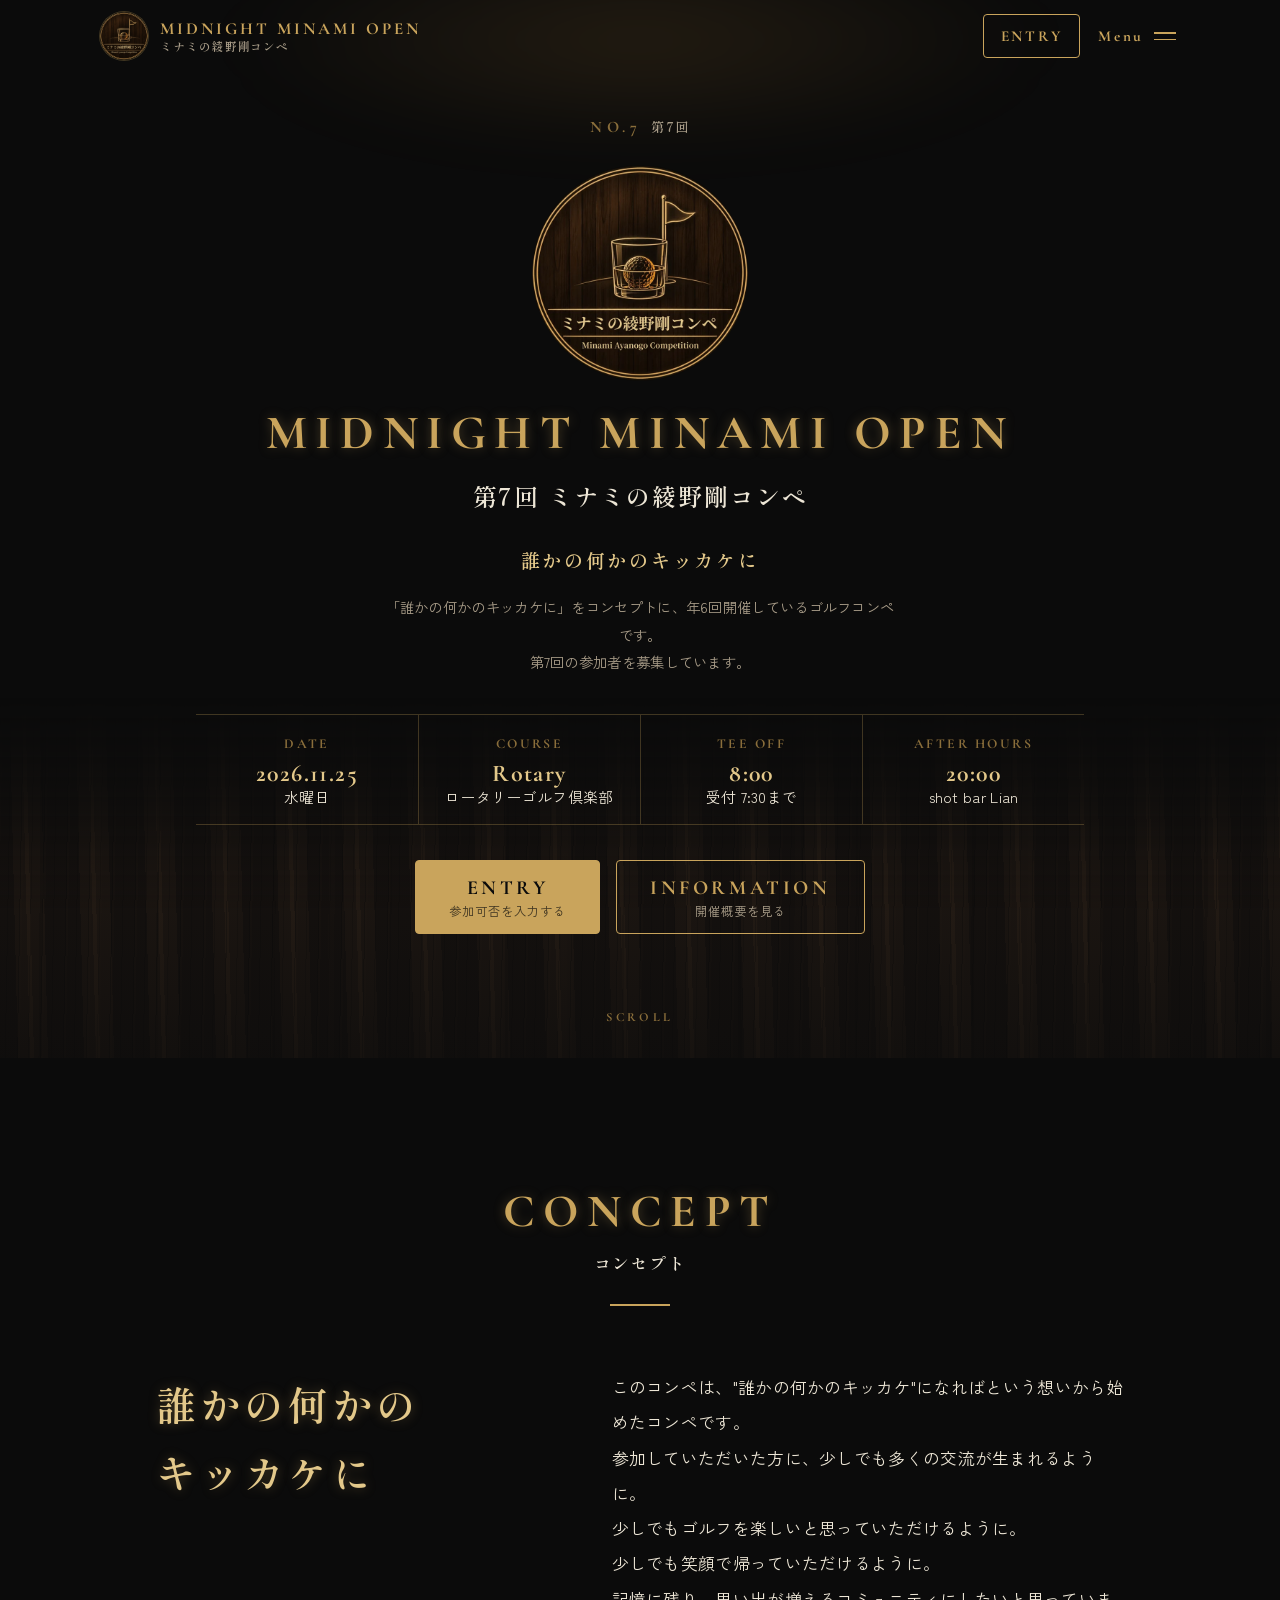
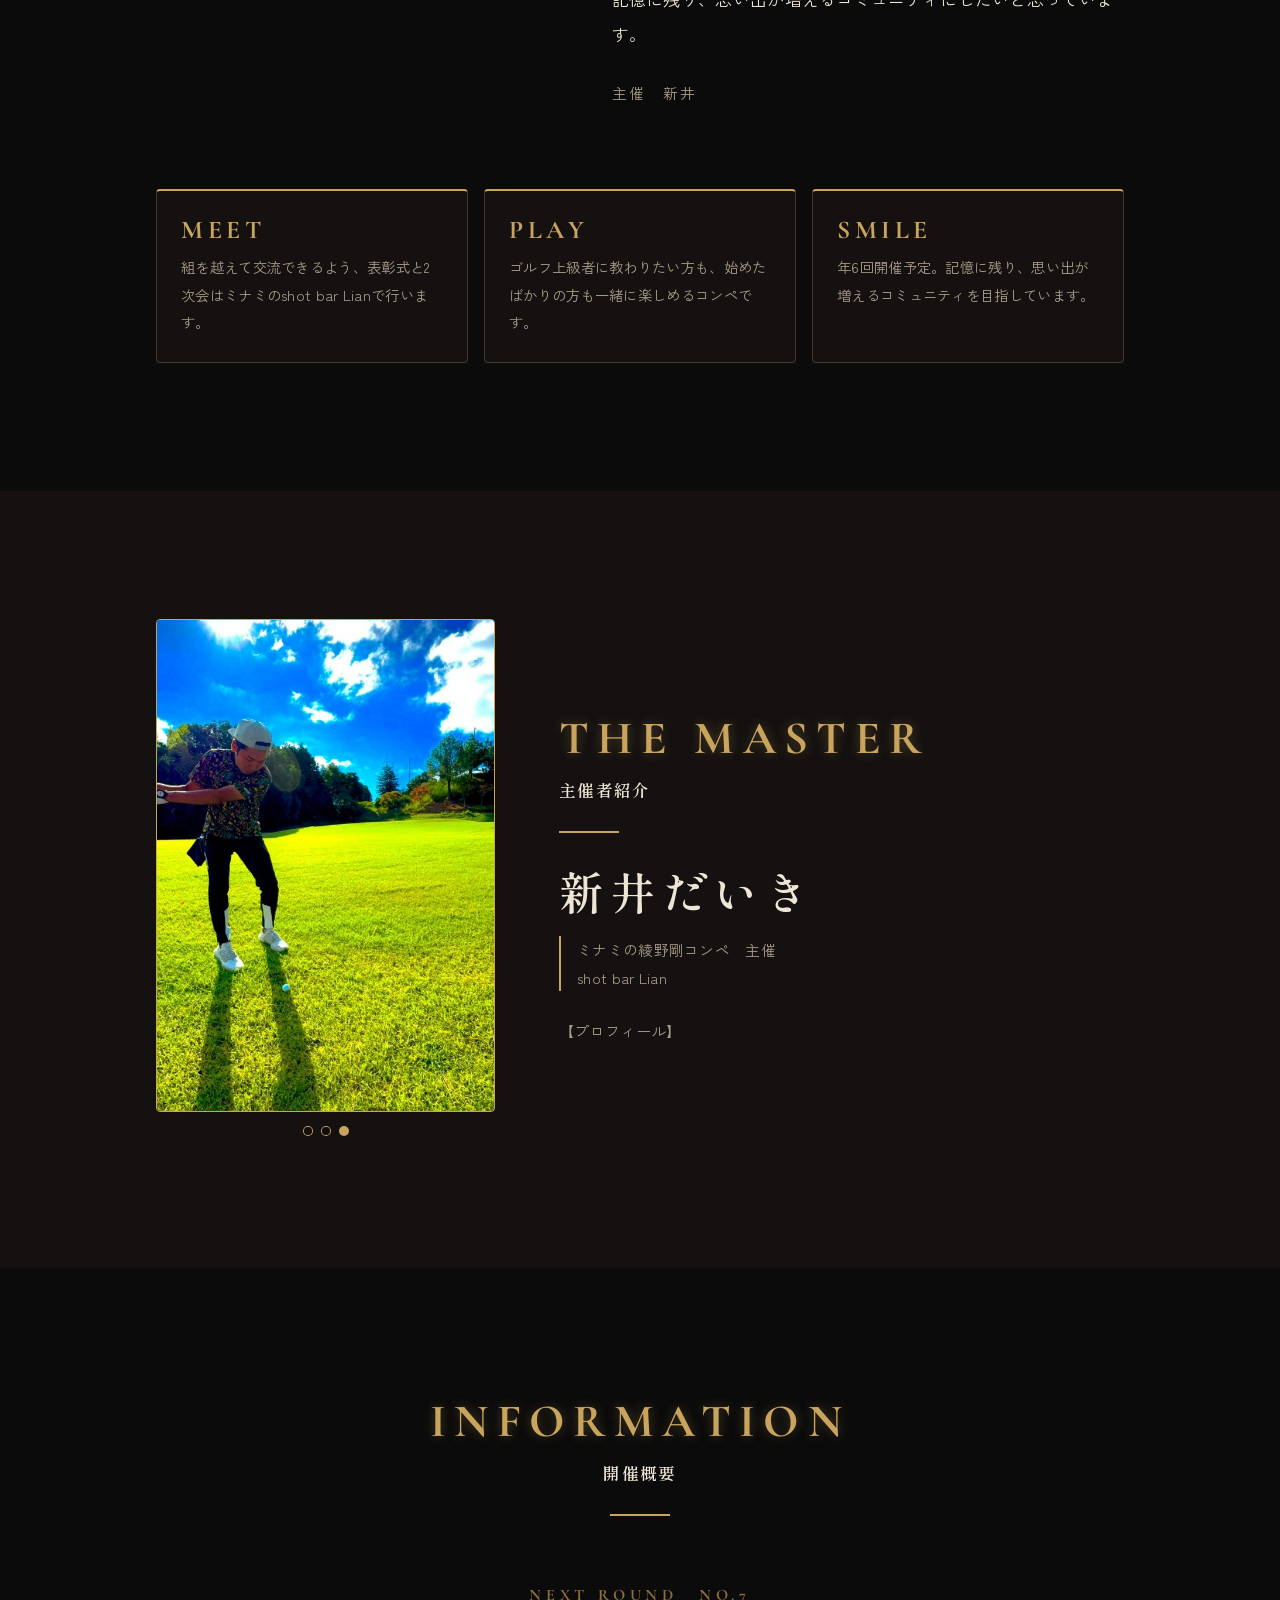
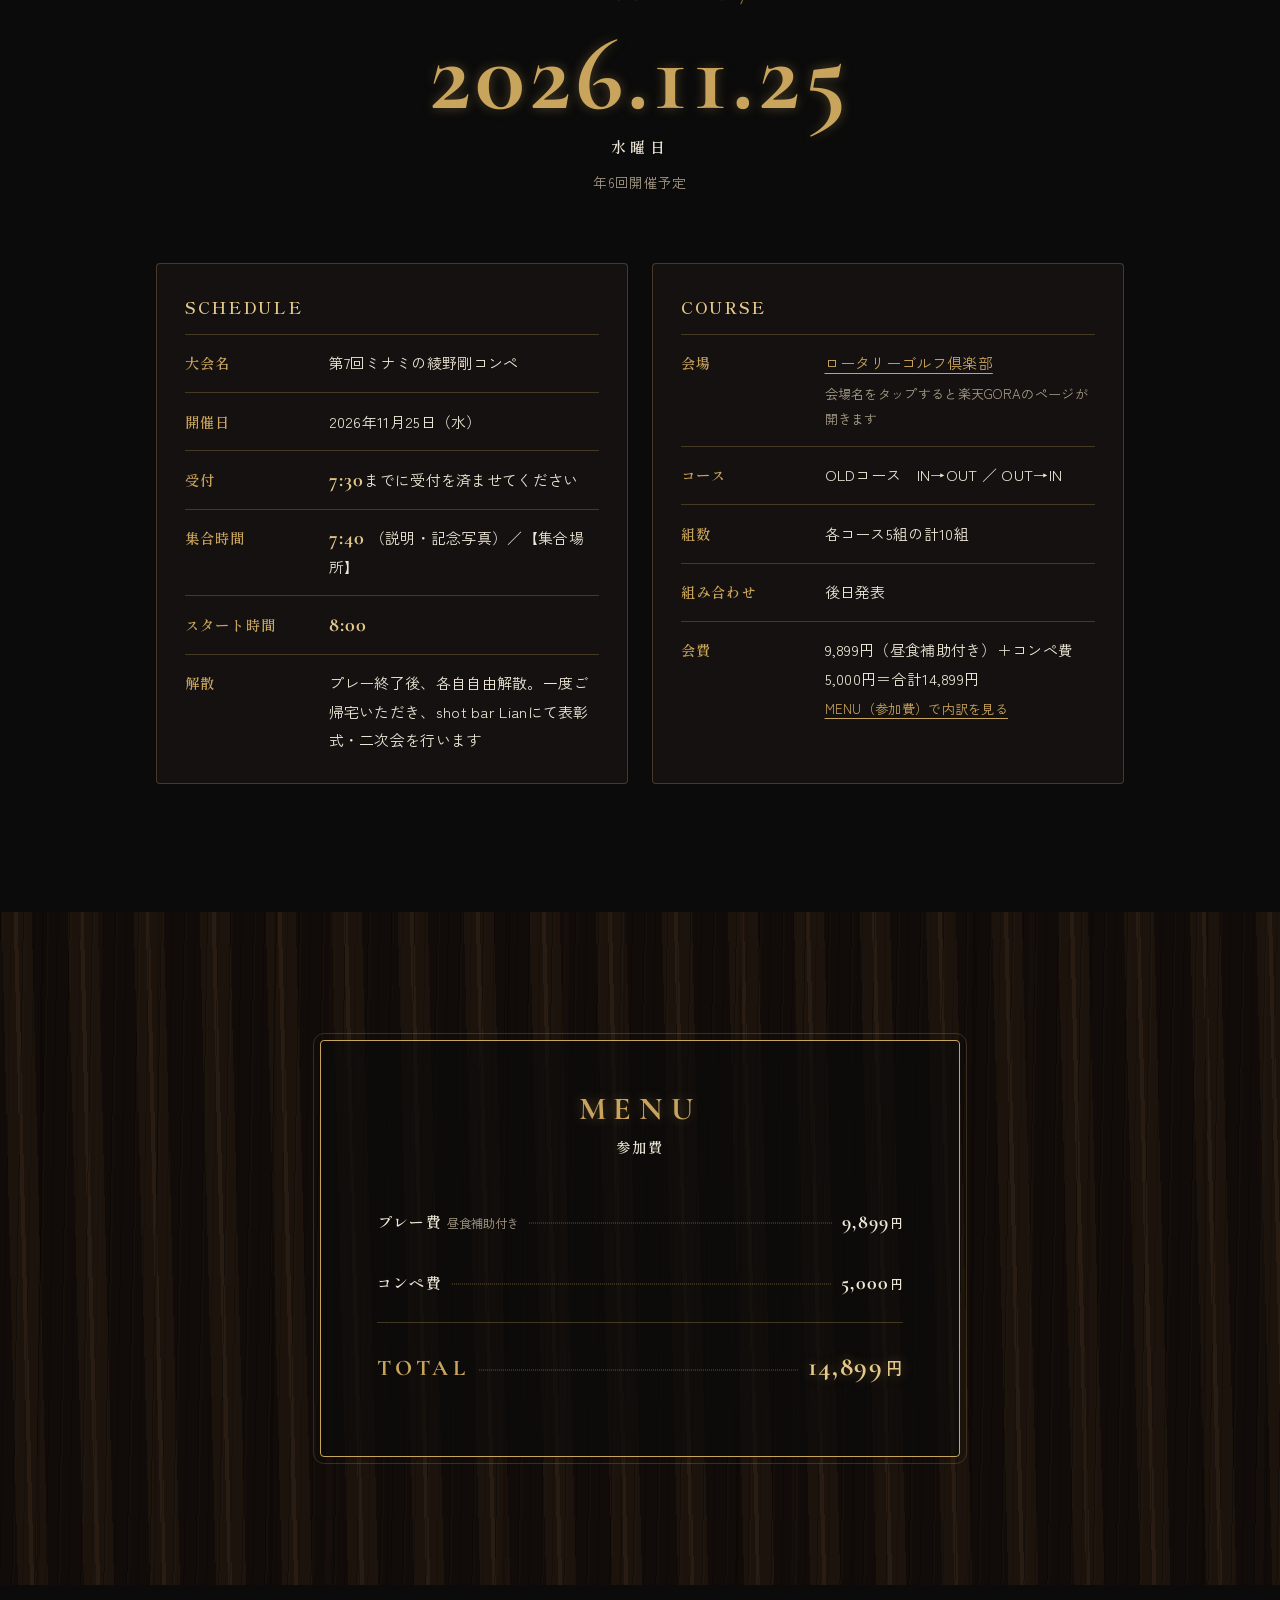
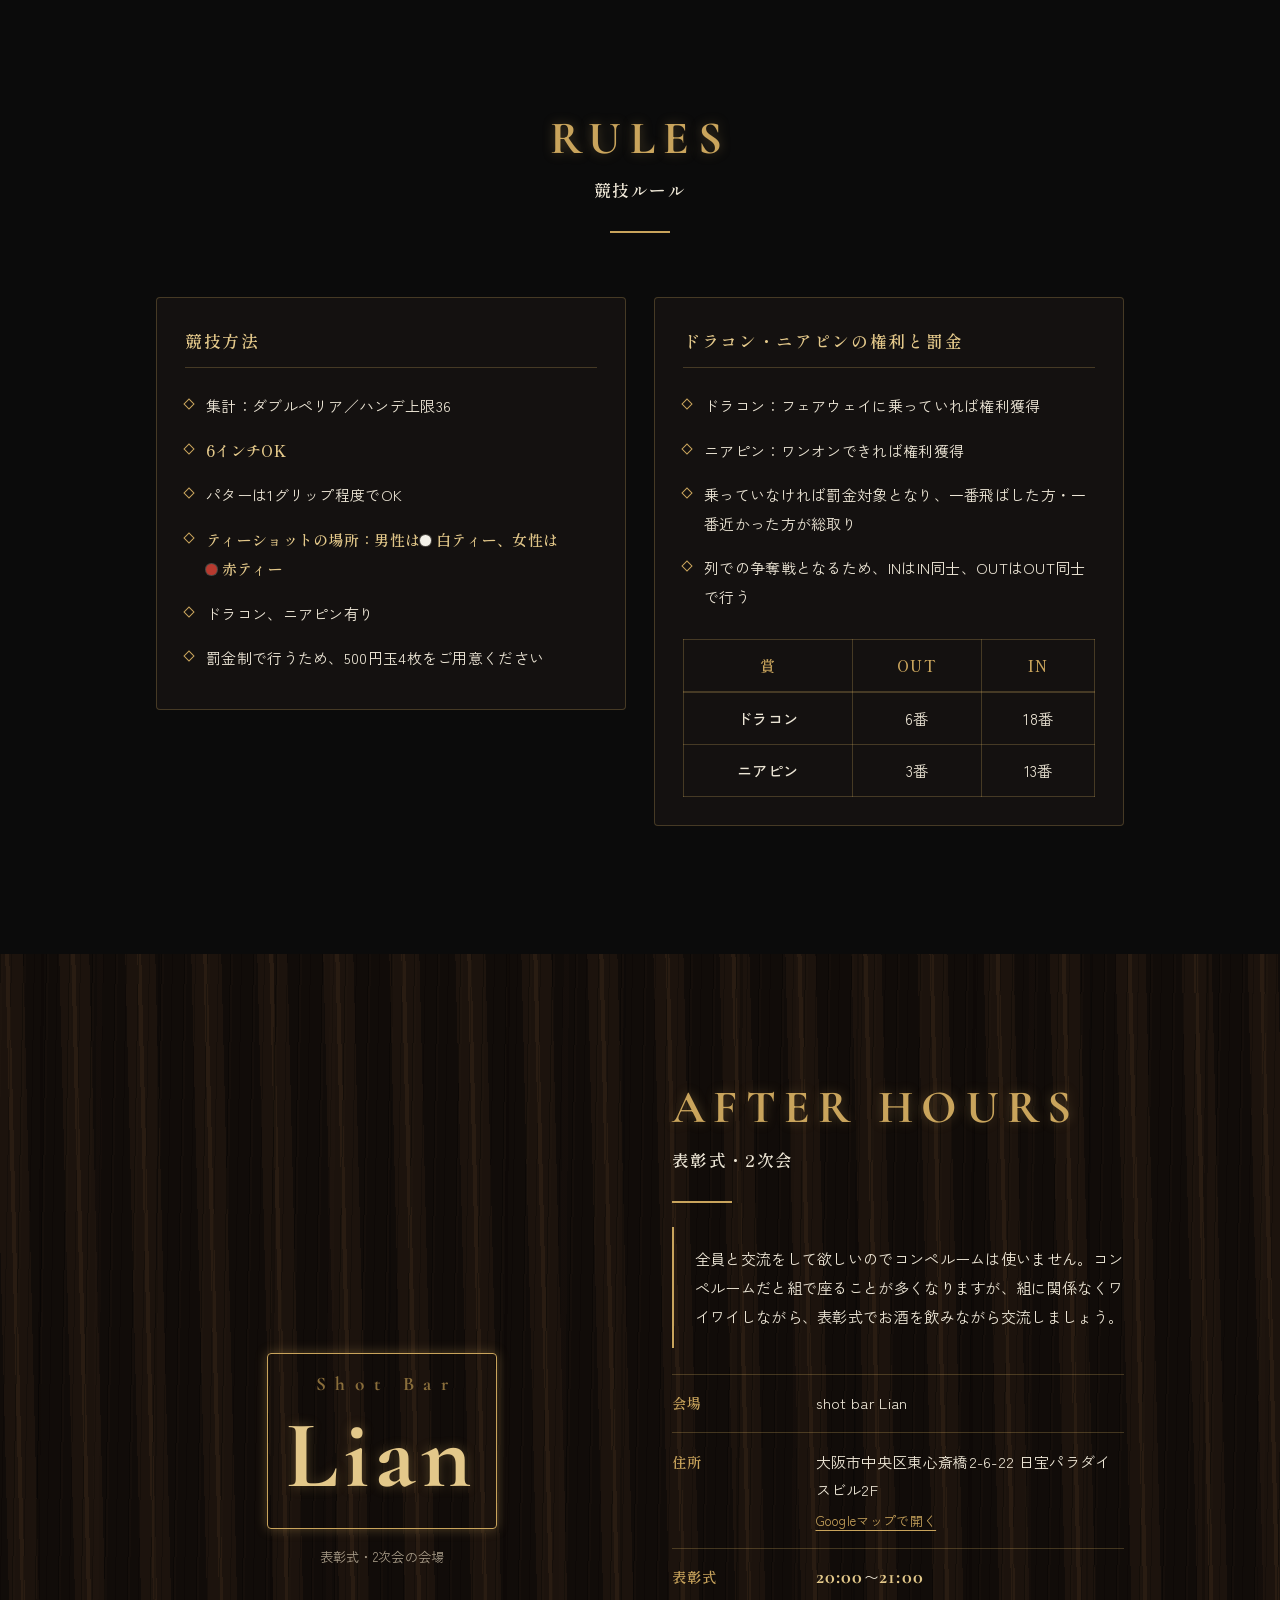
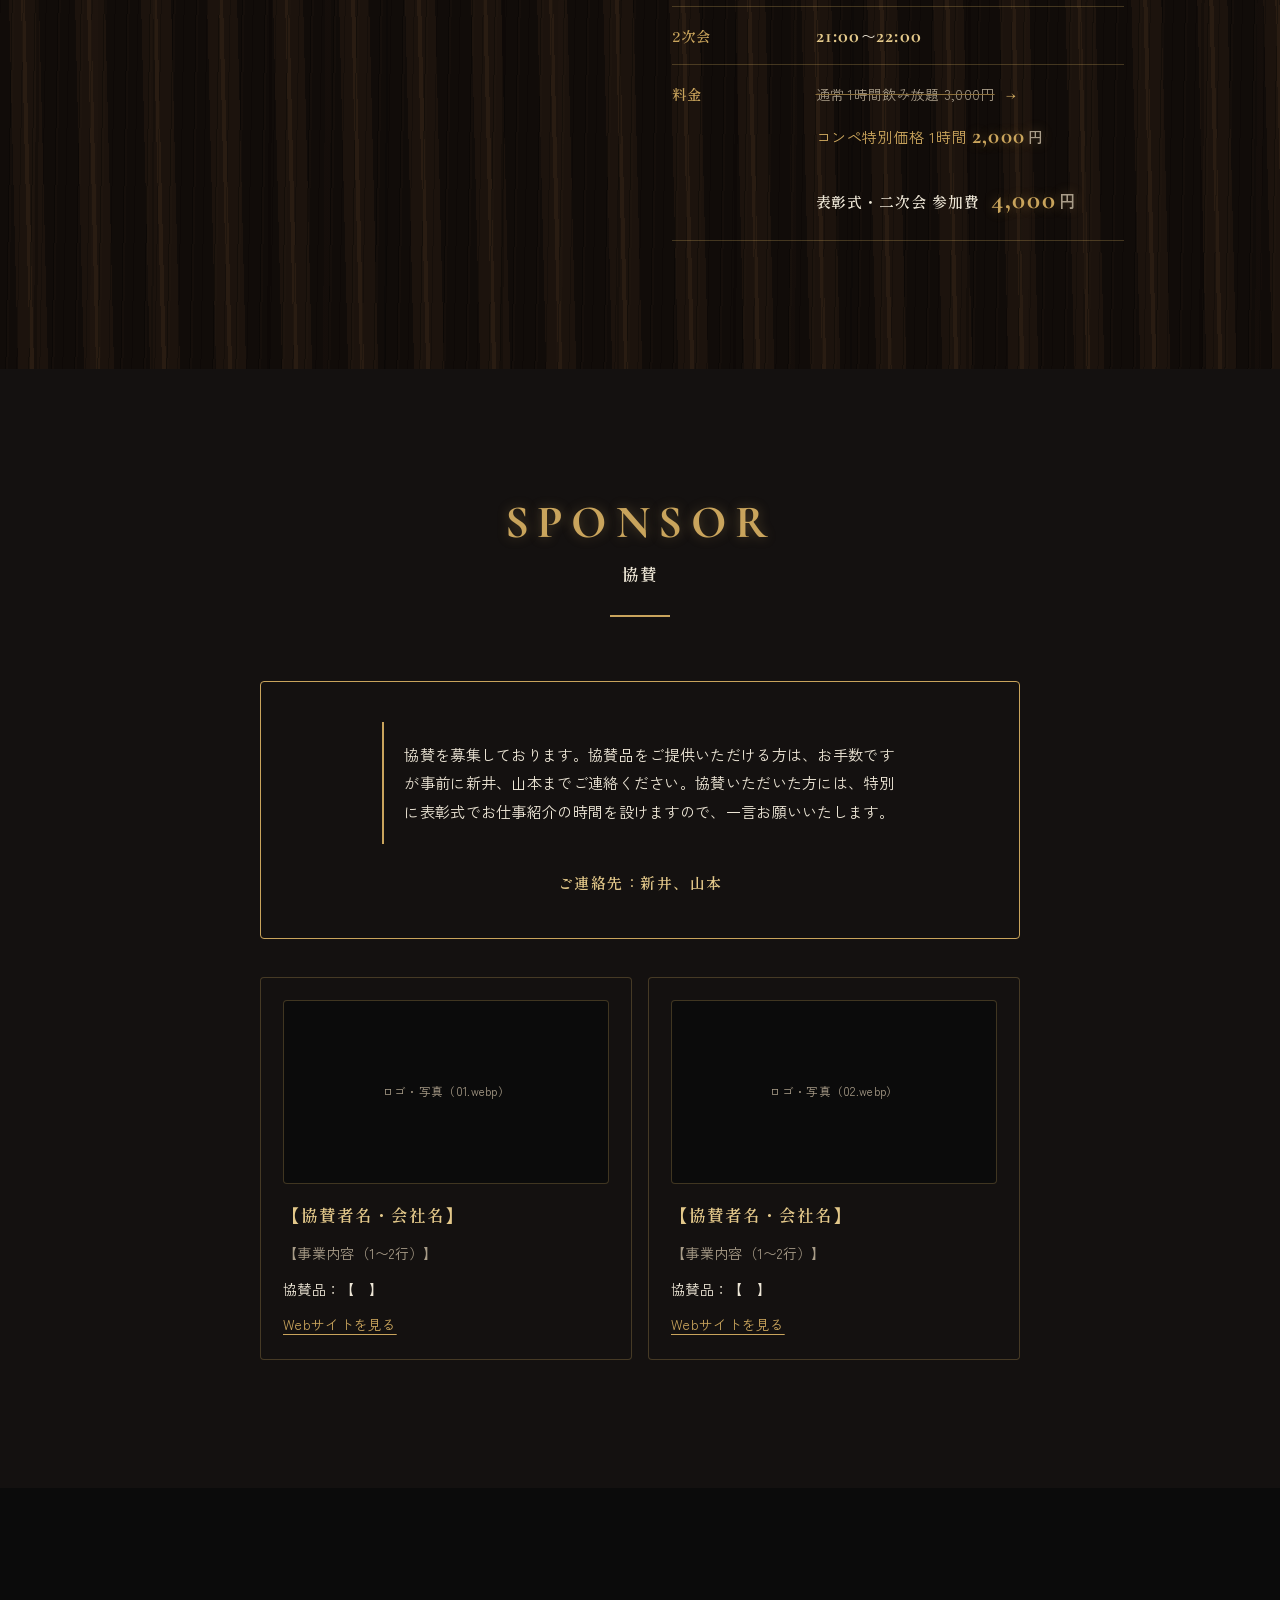
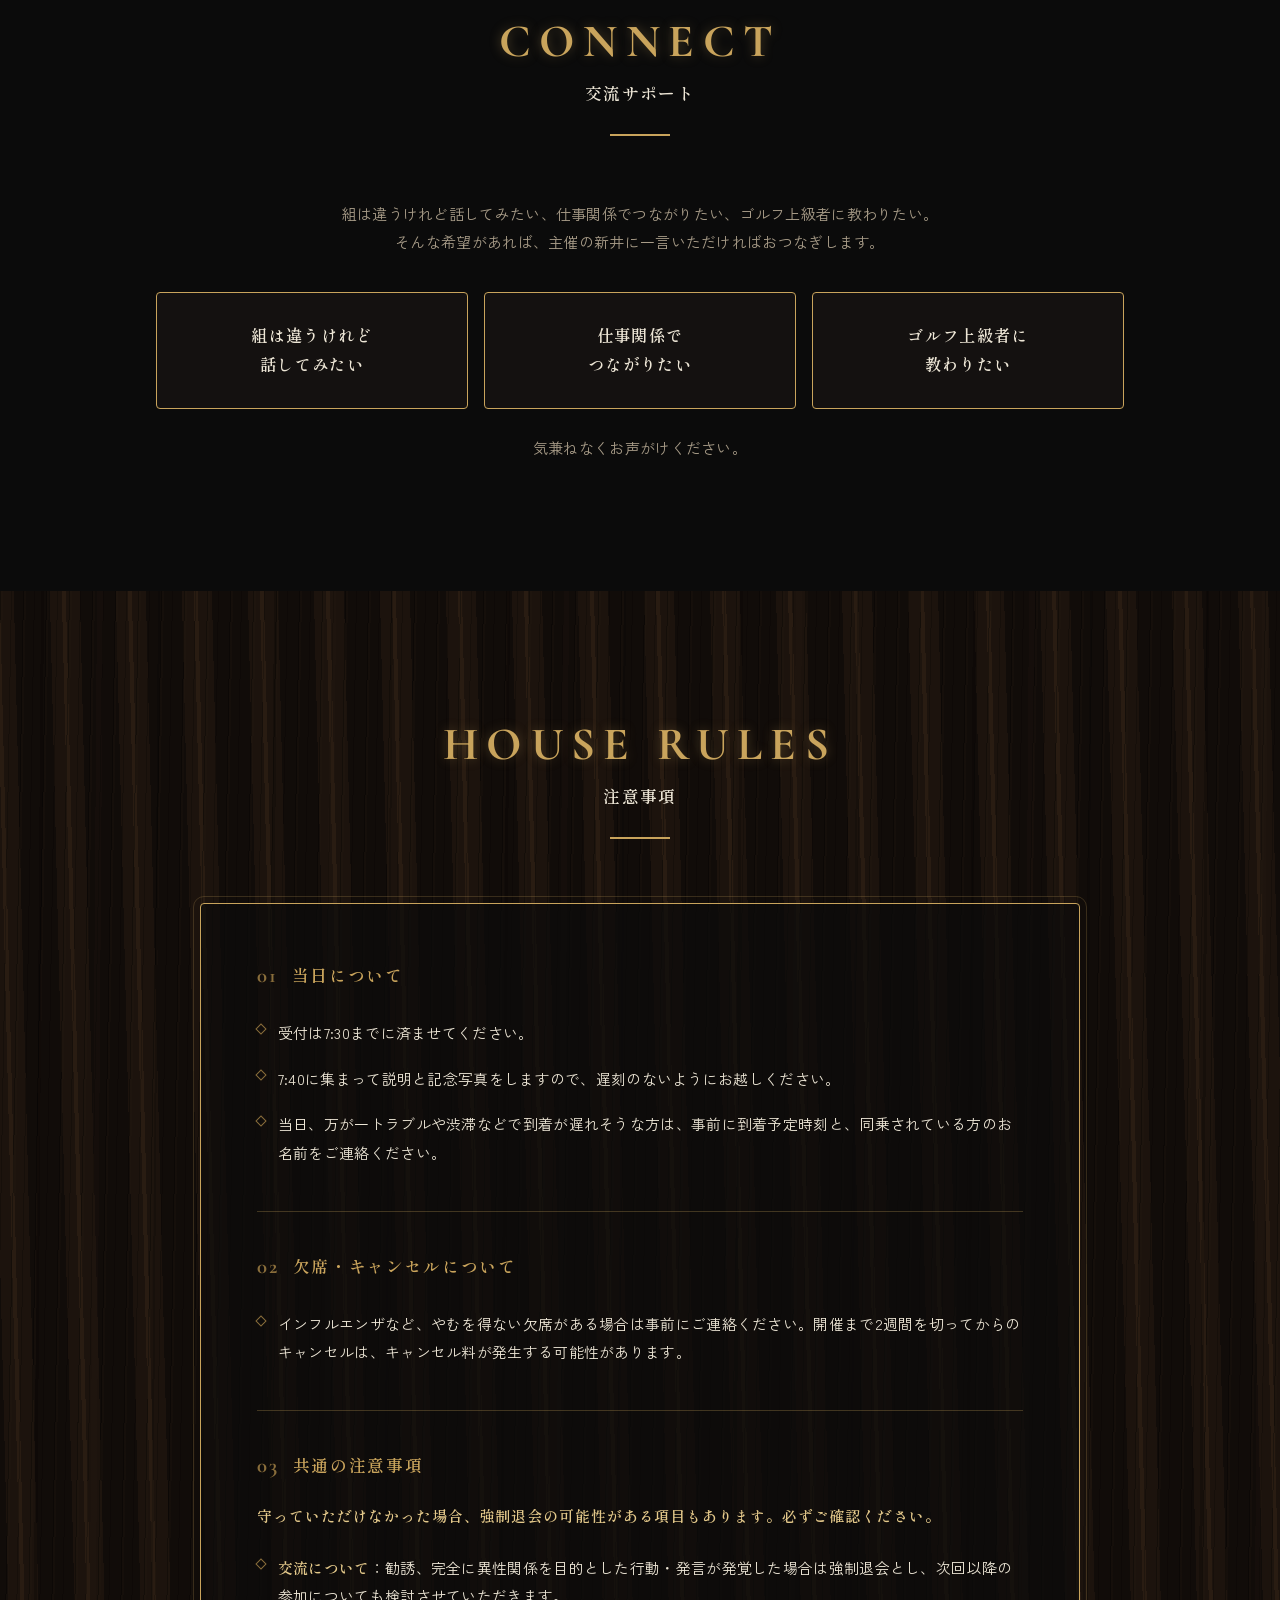
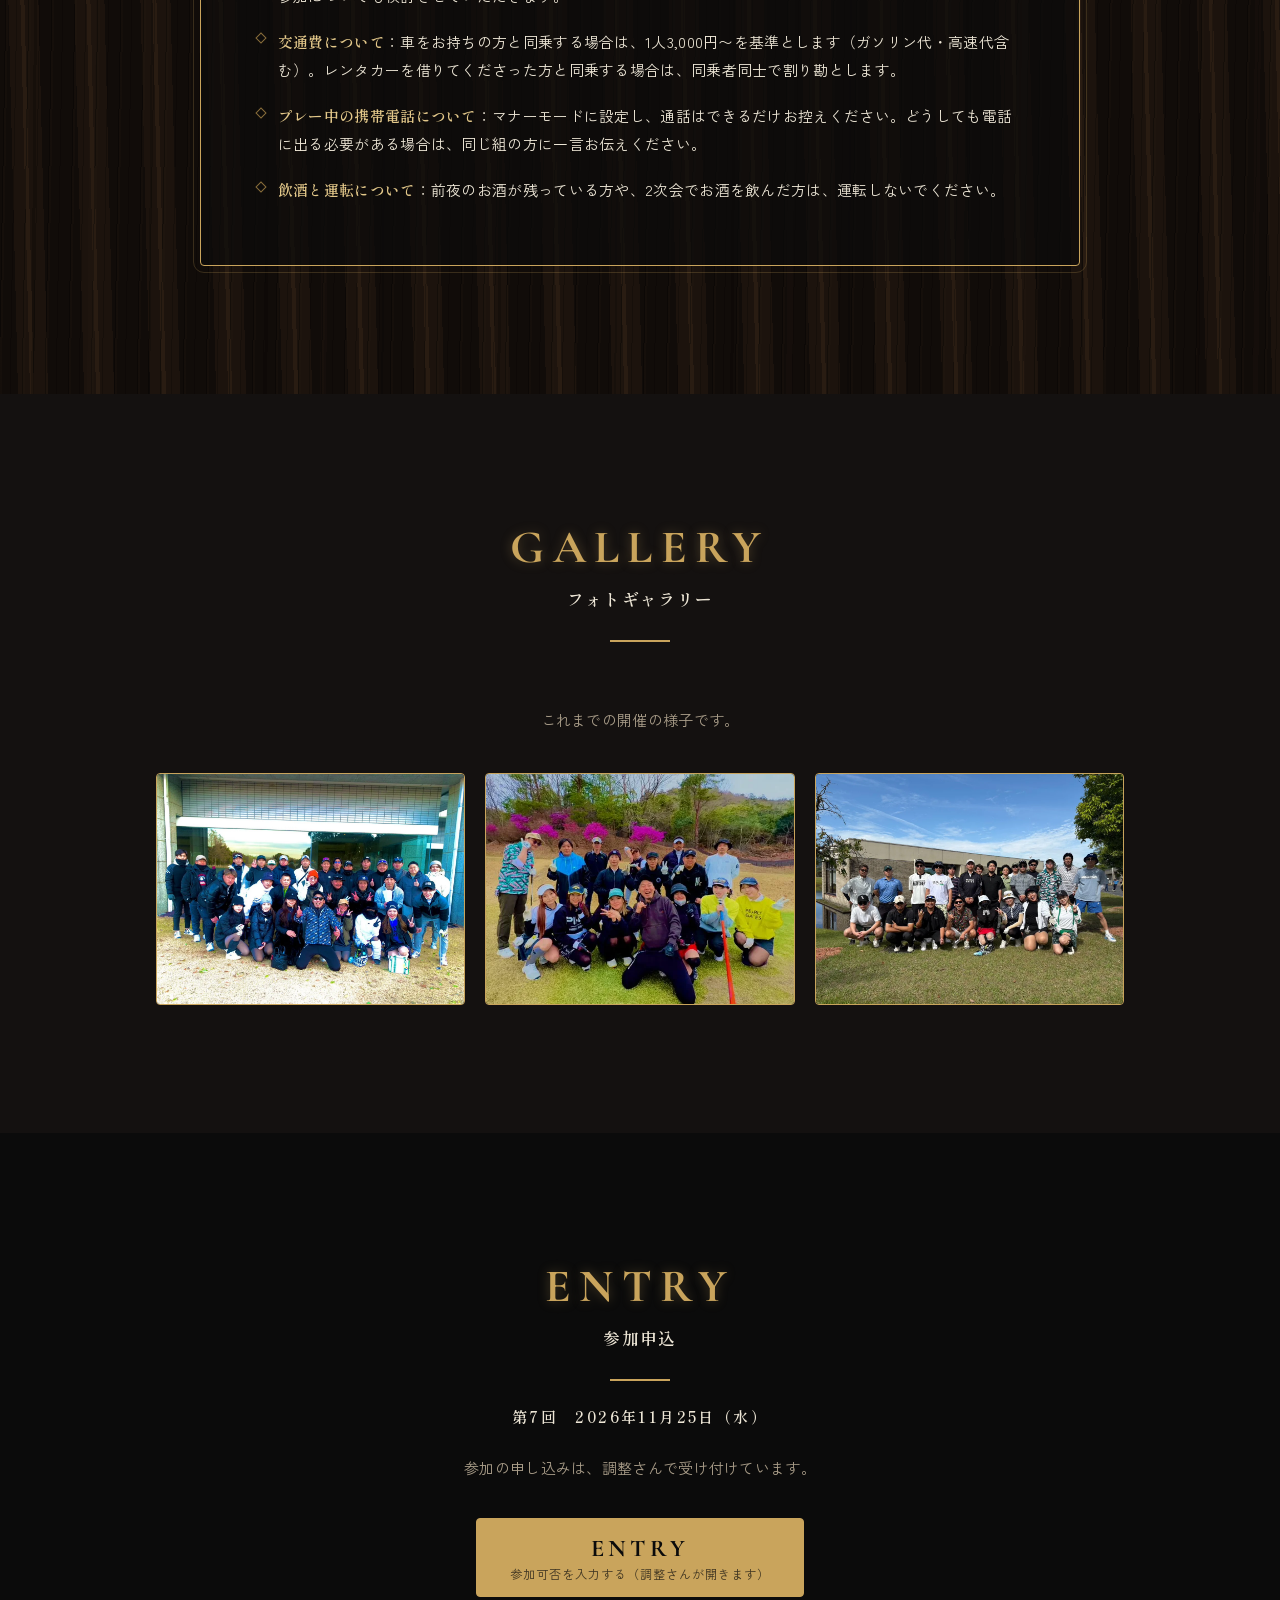
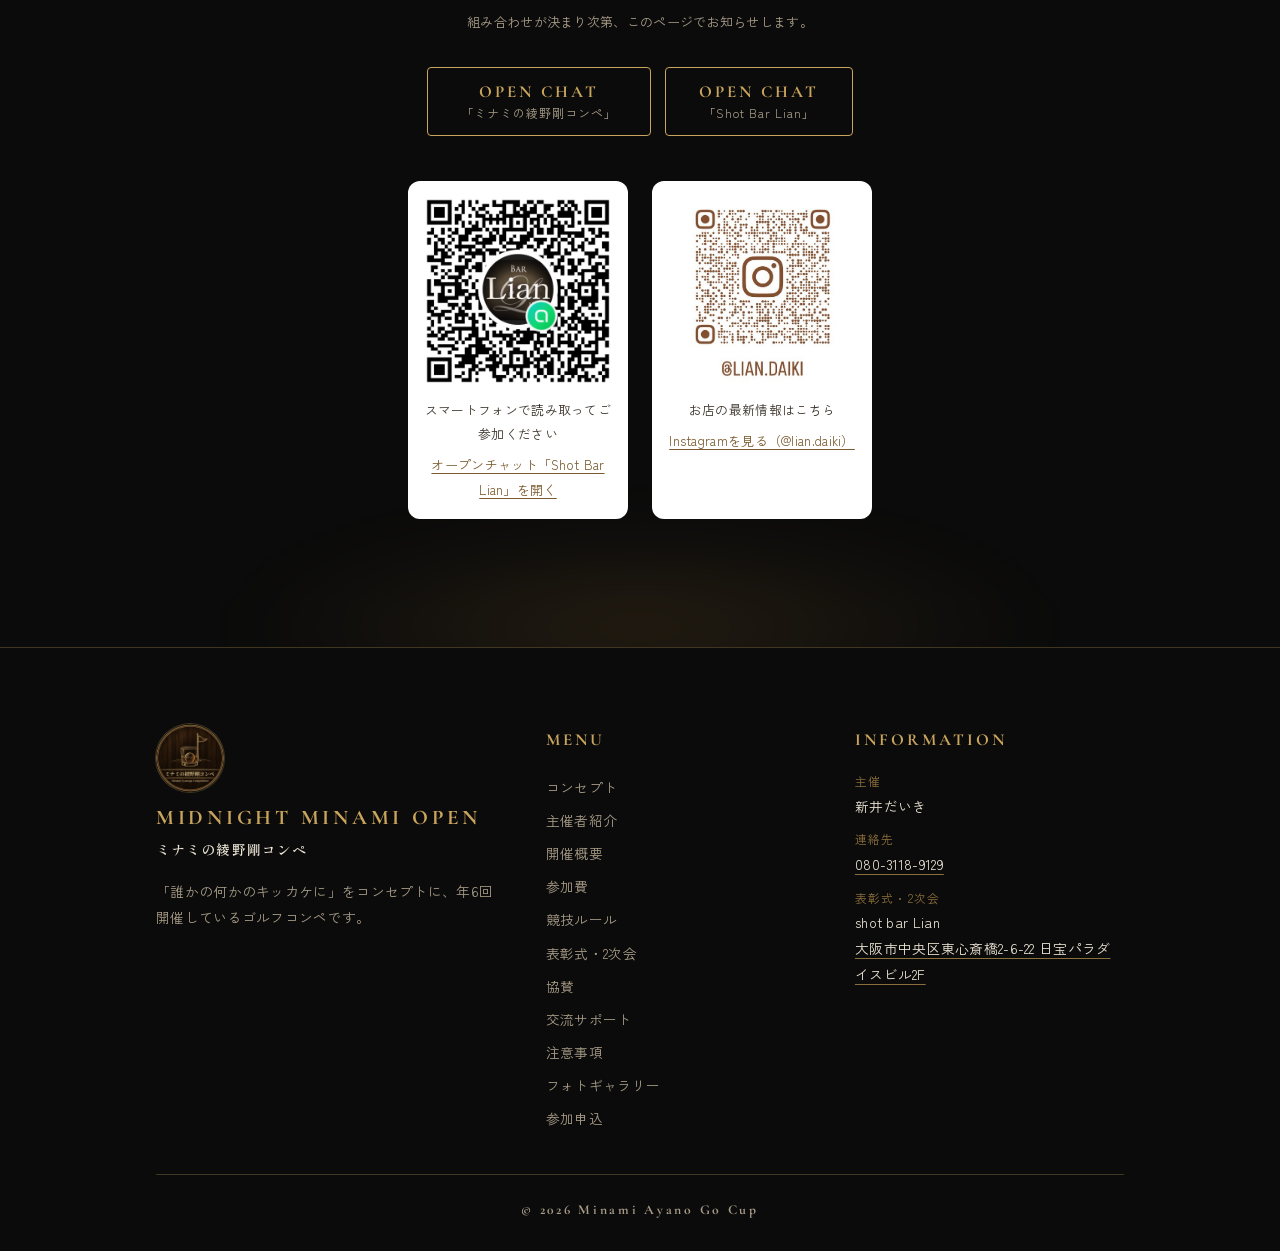
==== index.html @ 7bb9d86c "フォトギャラリーをハートなしの元画像に差し替え Co-authored-by: Cursor <cursoragent@cursor.com>" ====
<!DOCTYPE html>
<html lang="ja">
<head>
<meta charset="UTF-8">
<meta name="viewport" content="width=device-width, initial-scale=1.0">
<!-- 参加者名を載せるため、検索エンジンには表示しない -->
<meta name="robots" content="noindex, nofollow">
<title>第7回 ミナミの綾野剛コンペ｜2026年11月25日（水）開催</title>
<meta name="description" content="「誰かの何かのキッカケに」をコンセプトに、年6回開催しているゴルフコンペ。第7回は2026年11月25日（水）ロータリーゴルフ倶楽部で開催。表彰式・2次会はshot bar Lian。参加者募集中。">
<meta name="author" content="ミナミの綾野剛コンペ">
<!-- 【公開先ドメイン】未確定のため、暫定でGitHub PagesのURLを設定している -->
<link rel="canonical" href="https://kei-soeda.github.io/minami-ayano-go-cup/">

<!-- Open Graph / LINE・SNS共有用 -->
<meta property="og:type" content="website">
<meta property="og:locale" content="ja_JP">
<meta property="og:site_name" content="ミナミの綾野剛コンペ">
<meta property="og:title" content="第7回 ミナミの綾野剛コンペ｜2026年11月25日（水）開催">
<meta property="og:description" content="誰かの何かのキッカケに。第7回は2026年11月25日（水）ロータリーゴルフ倶楽部で開催。参加者募集中。">
<meta property="og:url" content="https://kei-soeda.github.io/minami-ayano-go-cup/">
<meta property="og:image" content="https://kei-soeda.github.io/minami-ayano-go-cup/images/icon/ogp.png?v=20261002">
<meta property="og:image:alt" content="ミナミの綾野剛コンペ">
<meta name="twitter:card" content="summary_large_image">
<meta name="twitter:title" content="第7回 ミナミの綾野剛コンペ｜2026年11月25日（水）開催">
<meta name="twitter:description" content="誰かの何かのキッカケに。第7回は2026年11月25日（水）ロータリーゴルフ倶楽部で開催。参加者募集中。">
<meta name="twitter:image" content="https://kei-soeda.github.io/minami-ayano-go-cup/images/icon/ogp.png?v=20261002">
<meta name="theme-color" content="#0B0B0B">

<link rel="icon" type="image/png" sizes="64x64" href="images/icon/favicon.png?v=20261002">
<link rel="apple-touch-icon" sizes="180x180" href="images/icon/apple-touch-icon.png?v=20261002">

<link rel="preconnect" href="https://fonts.googleapis.com">
<link rel="preconnect" href="https://fonts.gstatic.com" crossorigin>
<link href="https://fonts.googleapis.com/css2?family=Cormorant+Garamond:wght@700&family=Shippori+Mincho+B1:wght@600&family=Zen+Kaku+Gothic+New:wght@400;500&display=swap" rel="stylesheet">

<link rel="stylesheet" href="css/style.css?v=20261002">
</head>
<body>

<!-- ============ ヘッダー ============ -->
<header class="hdr" id="hdr">
  <div class="wrap hdr-bar">
    <a href="#top" class="brand" aria-label="ミナミの綾野剛コンペ トップへ">
      <span class="brand-mark" aria-hidden="true"><img class="emblem" src="images/icon/logo.webp?v=20261002" alt="" width="48" height="48"></span>
      <span class="brand-text">
        <span class="brand-name">Midnight Minami Open</span>
        <span class="brand-jp">ミナミの綾野剛コンペ</span>
      </span>
    </a>
    <div class="hdr-actions">
      <a href="https://chouseisan.com/s?h=da16d62ac5cc4ad8a627158d94ee1235" class="hdr-entry" target="_blank" rel="noopener noreferrer">Entry</a>
      <button type="button" class="menu-btn" id="menuBtn" aria-expanded="false" aria-controls="navOverlay">
        <span class="label">Menu</span><span class="bars" aria-hidden="true"><i></i><i></i></span>
        <span class="sr-only">メニューを開閉</span>
      </button>
    </div>
  </div>
</header>

<nav class="nav-overlay" id="navOverlay" aria-label="サイトメニュー">
  <ul class="nav-list">
    <li><a href="#concept"><span class="en">Concept</span><span class="jp">コンセプト</span></a></li>
    <li><a href="#master"><span class="en">The Master</span><span class="jp">主催者紹介</span></a></li>
    <li><a href="#information"><span class="en">Information</span><span class="jp">開催概要</span></a></li>
    <li><a href="#menu"><span class="en">Menu</span><span class="jp">参加費</span></a></li>
    <li><a href="#rules"><span class="en">Rules</span><span class="jp">競技ルール</span></a></li>
    <li><a href="#after-hours"><span class="en">After Hours</span><span class="jp">表彰式・2次会</span></a></li>
    <li><a href="#sponsor"><span class="en">Sponsor</span><span class="jp">協賛</span></a></li>
    <li><a href="#connect"><span class="en">Connect</span><span class="jp">交流サポート</span></a></li>
    <li><a href="#house-rules"><span class="en">House Rules</span><span class="jp">注意事項</span></a></li>
    <li><a href="#gallery"><span class="en">Gallery</span><span class="jp">フォトギャラリー</span></a></li>
    <li><a href="#entry"><span class="en">Entry</span><span class="jp">参加申込</span></a></li>
  </ul>
</nav>

<main>

<!-- ============ HERO ============ -->
<section class="hero" id="top">
  <div class="glow-amber glow-amber--top" aria-hidden="true"></div>
  <div class="hero-wood wood" aria-hidden="true"></div>

  <div class="hero-inner">
    <p class="hero-edition">No.7 <span>第7回</span></p>
    <div class="hero-emblem"><img class="emblem" src="images/icon/logo.webp?v=20261002" alt="ミナミの綾野剛コンペ ロゴ" width="600" height="600"></div>

    <h1 class="hero-title">
      <span class="en">Midnight Minami Open</span>
      <span class="jp">第7回 ミナミの綾野剛コンペ</span>
    </h1>
    <p class="hero-copy">誰かの何かのキッカケに</p>
    <p class="hero-lead">「誰かの何かのキッカケに」をコンセプトに、年6回開催しているゴルフコンペです。<br>第7回の参加者を募集しています。</p>

    <dl class="hero-info">
      <div><dt>Date</dt><dd><span class="num">2026.11.25</span>水曜日</dd></div>
      <div><dt>Course</dt><dd><span class="num">Rotary</span>ロータリーゴルフ倶楽部</dd></div>
      <div><dt>Tee Off</dt><dd><span class="num">8:00</span>受付 7:30まで</dd></div>
      <div><dt>After Hours</dt><dd><span class="num">20:00</span>shot bar Lian</dd></div>
    </dl>

    <div class="hero-cta">
      <a href="https://chouseisan.com/s?h=da16d62ac5cc4ad8a627158d94ee1235" class="btn btn--fill" target="_blank" rel="noopener noreferrer"><b>Entry</b><small>参加可否を入力する</small></a>
      <a href="#information" class="btn"><b>Information</b><small>開催概要を見る</small></a>
    </div>
  </div>
  <p class="scroll-hint" aria-hidden="true">Scroll</p>
</section>

<!-- ============ CONCEPT ============ -->
<section class="sec" id="concept">
  <div class="wrap">
    <h2 class="sec-head"><span class="sec-en">Concept</span><span class="sec-jp">コンセプト</span></h2>
    <div class="concept-grid">
      <p class="concept-title">誰かの何かの<br>キッカケに</p>
      <div class="concept-lines">
        <p class="reveal">このコンペは、"誰かの何かのキッカケ"になればという想いから始めたコンペです。</p>
        <p class="reveal">参加していただいた方に、少しでも多くの交流が生まれるように。</p>
        <p class="reveal">少しでもゴルフを楽しいと思っていただけるように。</p>
        <p class="reveal">少しでも笑顔で帰っていただけるように。</p>
        <p class="reveal">記憶に残り、思い出が増えるコミュニティにしたいと思っています。</p>
        <p class="reveal sign-off">主催　新井</p>
      </div>
    </div>
    <div class="points">
      <div class="point"><h3>Meet</h3><p>組を越えて交流できるよう、表彰式と2次会はミナミのshot bar Lianで行います。</p></div>
      <div class="point"><h3>Play</h3><p>ゴルフ上級者に教わりたい方も、始めたばかりの方も一緒に楽しめるコンペです。</p></div>
      <div class="point"><h3>Smile</h3><p>年6回開催予定。記憶に残り、思い出が増えるコミュニティを目指しています。</p></div>
    </div>
  </div>
</section>

<!-- ============ THE MASTER ============ -->
<section class="sec sec--alt" id="master">
  <div class="wrap">
    <div class="master">
      <div class="master-photo" data-slideshow aria-roledescription="スライドショー" aria-label="主催 新井だいきの写真">
        <img class="slide is-active" src="images/organizer/organizer-01-illustration.jpg?v=20261002" alt="ゴルフクラブを持つ新井だいきのイラスト" width="626" height="909">
        <img class="slide" src="images/organizer/organizer-02-imamiya-ebisu.jpg?v=20261002" alt="今宮戎神社で福笹の袋を掲げる新井だいき" width="768" height="1024" loading="lazy">
        <img class="slide slide--golf" src="images/organizer/organizer-03-golf.jpg?v=20261002" alt="ゴルフ場でアプローチショットを打つ新井だいき" width="576" height="1024" loading="lazy">
        <div class="slide-dots" role="group" aria-label="表示する写真を選ぶ">
          <button type="button" aria-label="1枚目を表示" aria-current="true"></button>
          <button type="button" aria-label="2枚目を表示"></button>
          <button type="button" aria-label="3枚目を表示"></button>
        </div>
      </div>
      <div>
        <h2 class="sec-head sec-head--left" style="margin-bottom:28px"><span class="sec-en">The Master</span><span class="sec-jp">主催者紹介</span></h2>
        <p class="master-name">新井だいき</p>
        <ul class="master-titles">
          <li>ミナミの綾野剛コンペ　主催</li>
          <li>shot bar Lian</li>
        </ul>
        <p class="master-profile">【プロフィール】</p>
      </div>
    </div>
  </div>
</section>

<!-- ============ INFORMATION ============ -->
<section class="sec" id="information">
  <div class="wrap">
    <h2 class="sec-head"><span class="sec-en">Information</span><span class="sec-jp">開催概要</span></h2>

    <div class="next">
      <p class="next-label">Next Round　No.7</p>
      <p class="next-date">2026.11.25</p>
      <p class="next-day">水曜日</p>
      <p class="next-note">年6回開催予定</p>
    </div>

    <div class="info-grid">
      <div class="card info-card">
        <h3>Schedule</h3>
        <dl class="rows">
          <div class="r"><dt>大会名</dt><dd>第7回ミナミの綾野剛コンペ</dd></div>
          <div class="r"><dt>開催日</dt><dd>2026年11月25日（水）</dd></div>
          <div class="r"><dt>受付</dt><dd><span class="num">7:30</span>までに受付を済ませてください</dd></div>
          <div class="r"><dt>集合時間</dt><dd><span class="num">7:40</span> （説明・記念写真）／【集合場所】</dd></div>
          <div class="r"><dt>スタート時間</dt><dd><span class="num">8:00</span></dd></div>
          <div class="r"><dt>解散</dt><dd>プレー終了後、各自自由解散。一度ご帰宅いただき、shot bar Lianにて表彰式・二次会を行います</dd></div>
        </dl>
      </div>
      <div class="card info-card">
        <h3>Course</h3>
        <dl class="rows">
          <div class="r"><dt>会場</dt><dd><a class="text-link" href="https://booking.gora.golf.rakuten.co.jp/guide/disp/c_id/280151/" target="_blank" rel="noopener noreferrer">ロータリーゴルフ倶楽部</a><small>会場名をタップすると楽天GORAのページが開きます</small></dd></div>
          <div class="r"><dt>コース</dt><dd>OLDコース　IN→OUT ／ OUT→IN</dd></div>
          <div class="r"><dt>組数</dt><dd>各コース5組の計10組</dd></div>
          <div class="r"><dt>組み合わせ</dt><dd>後日発表</dd></div>
          <div class="r"><dt>会費</dt><dd>9,899円（昼食補助付き）＋コンペ費5,000円＝合計14,899円<small><a class="text-link" href="#menu">MENU（参加費）で内訳を見る</a></small></dd></div>
        </dl>
      </div>
    </div>
  </div>
</section>

<!-- ============ MENU ============ -->
<section class="sec sec--wood wood" id="menu">
  <div class="wrap">
    <h2 class="sr-only">参加費</h2>
    <div class="plank">
      <p class="plank-title">Menu</p>
      <p class="plank-sub">参加費</p>
      <ul class="menu-items">
        <li><span class="name">プレー費<small>昼食補助付き</small></span><span class="dots" aria-hidden="true"></span><span class="price">9,899<small>円</small></span></li>
        <li><span class="name">コンペ費</span><span class="dots" aria-hidden="true"></span><span class="price">5,000<small>円</small></span></li>
        <li class="total"><span class="name">Total</span><span class="dots" aria-hidden="true"></span><span class="price">14,899<small>円</small></span></li>
      </ul>
    </div>
  </div>
</section>

<!-- ============ RULES ============ -->
<section class="sec" id="rules">
  <div class="wrap">
    <h2 class="sec-head"><span class="sec-en">Rules</span><span class="sec-jp">競技ルール</span></h2>
    <div class="rules-grid">
      <div class="card">
        <h3>競技方法</h3>
        <ul class="rule-list">
          <li>集計：ダブルペリア／ハンデ上限36</li>
          <li><b>6インチOK</b></li>
          <li>パターは1グリップ程度でOK</li>
          <li><b>ティーショットの場所：男性は<span class="tee tee--white">白ティー</span>、女性は<span class="tee tee--red">赤ティー</span></b></li>
          <li>ドラコン、ニアピン有り</li>
          <li>罰金制で行うため、500円玉4枚をご用意ください</li>
        </ul>
      </div>
      <div class="card">
        <h3>ドラコン・ニアピンの権利と罰金</h3>
        <ul class="rule-list">
          <li>ドラコン：フェアウェイに乗っていれば権利獲得</li>
          <li>ニアピン：ワンオンできれば権利獲得</li>
          <li>乗っていなければ罰金対象となり、一番飛ばした方・一番近かった方が総取り</li>
          <li>列での争奪戦となるため、INはIN同士、OUTはOUT同士で行う</li>
        </ul>
        <table class="tbl">
          <caption class="sr-only">ドラコン・ニアピンの対象ホール</caption>
          <thead><tr><th scope="col">賞</th><th scope="col">OUT</th><th scope="col">IN</th></tr></thead>
          <tbody>
            <tr><th scope="row">ドラコン</th><td>6番</td><td>18番</td></tr>
            <tr><th scope="row">ニアピン</th><td>3番</td><td>13番</td></tr>
          </tbody>
        </table>
      </div>
    </div>
  </div>
</section>

<!-- ============ AFTER HOURS ============ -->
<section class="sec sec--wood wood" id="after-hours">
  <div class="wrap">
    <div class="after">
      <div>
        <div class="lian-sign" aria-hidden="true">
          <div class="lian"><span class="s">Shot Bar</span><span class="b">Lian</span></div>
        </div>
        <p class="lian-copy">表彰式・2次会の会場</p>
      </div>
      <div>
        <h2 class="sec-head sec-head--left" style="margin-bottom:24px"><span class="sec-en">After Hours</span><span class="sec-jp">表彰式・2次会</span></h2>
        <p class="quote">全員と交流をして欲しいのでコンペルームは使いません。コンペルームだと組で座ることが多くなりますが、組に関係なくワイワイしながら、表彰式でお酒を飲みながら交流しましょう。</p>
        <dl class="rows" style="margin-top:1.6rem">
          <div class="r"><dt>会場</dt><dd>shot bar Lian</dd></div>
          <div class="r"><dt>住所</dt><dd>大阪市中央区東心斎橋2-6-22 日宝パラダイスビル2F<small><a class="text-link" href="https://www.google.com/maps/search/?api=1&amp;query=%E5%A4%A7%E9%98%AA%E5%B8%82%E4%B8%AD%E5%A4%AE%E5%8C%BA%E6%9D%B1%E5%BF%83%E6%96%8E%E6%A9%8B2-6-22+%E6%97%A5%E5%AE%9D%E3%83%91%E3%83%A9%E3%83%80%E3%82%A4%E3%82%B9%E3%83%93%E3%83%AB" target="_blank" rel="noopener noreferrer">Googleマップで開く</a></small></dd></div>
          <div class="r"><dt>表彰式</dt><dd><span class="num">20:00</span>〜<span class="num">21:00</span></dd></div>
          <div class="r"><dt>2次会</dt><dd><span class="num">21:00</span>〜<span class="num">22:00</span></dd></div>
          <div class="r"><dt>料金</dt><dd>
            <div class="price-compare">
              <span class="price-was">通常 1時間飲み放題 3,000円</span>
              <span class="price-arrow" aria-hidden="true"></span>
              <span class="price-special">コンペ特別価格 1時間 <span class="now">2,000<small>円</small></span></span>
            </div>
            <p class="price-entry">表彰式・二次会 参加費 <span class="now">4,000<small>円</small></span></p>
          </dd></div>
        </dl>
      </div>
    </div>
  </div>
</section>

<!-- ============ SPONSOR ============ -->
<section class="sec sec--alt" id="sponsor">
  <div class="wrap">
    <h2 class="sec-head"><span class="sec-en">Sponsor</span><span class="sec-jp">協賛</span></h2>
    <div class="sponsor gold-frame">
      <p class="quote">協賛を募集しております。協賛品をご提供いただける方は、お手数ですが事前に新井、山本までご連絡ください。協賛いただいた方には、特別に表彰式でお仕事紹介の時間を設けますので、一言お願いいたします。</p>
      <!-- 【主催者確認】山本さんの表記（フルネームか姓のみか） -->
      <p class="sponsor-contact">ご連絡先：新井、山本</p>
    </div>
    <!-- SPONSOR CARDS START：協賛者が確定するまでのプレースホルダー。協賛が集まらない場合はこのブロックごとコメントアウトする -->
    <div class="sponsor-cards">
      <div class="sponsor-card">
        <div class="sponsor-logo">ロゴ・写真（01.webp）<!-- <img src="images/sponsor/01.webp?v=20260920" alt="【協賛者名・会社名】"> --></div>
        <p class="sponsor-name">【協賛者名・会社名】</p>
        <p class="sponsor-biz">【事業内容（1〜2行）】</p>
        <p class="sponsor-gift">協賛品：【　】</p>
        <p class="sponsor-link"><a class="text-link" href="【リンク】" target="_blank" rel="noopener noreferrer">Webサイトを見る</a></p>
      </div>
      <div class="sponsor-card">
        <div class="sponsor-logo">ロゴ・写真（02.webp）<!-- <img src="images/sponsor/02.webp?v=20260920" alt="【協賛者名・会社名】"> --></div>
        <p class="sponsor-name">【協賛者名・会社名】</p>
        <p class="sponsor-biz">【事業内容（1〜2行）】</p>
        <p class="sponsor-gift">協賛品：【　】</p>
        <p class="sponsor-link"><a class="text-link" href="【リンク】" target="_blank" rel="noopener noreferrer">Webサイトを見る</a></p>
      </div>
    </div>
    <!-- SPONSOR CARDS END -->
  </div>
</section>

<!-- ============ CONNECT ============ -->
<section class="sec" id="connect">
  <div class="wrap">
    <h2 class="sec-head"><span class="sec-en">Connect</span><span class="sec-jp">交流サポート</span></h2>
    <p class="sec-lead" style="text-align:center">組は違うけれど話してみたい、仕事関係でつながりたい、ゴルフ上級者に教わりたい。そんな希望があれば、主催の新井に一言いただければおつなぎします。</p>
    <ul class="connect-cards">
      <li>組は違うけれど<br>話してみたい</li>
      <li>仕事関係で<br>つながりたい</li>
      <li>ゴルフ上級者に<br>教わりたい</li>
    </ul>
    <p class="connect-foot">気兼ねなくお声がけください。</p>
  </div>
</section>

<!-- ============ HOUSE RULES ============ -->
<section class="sec sec--wood wood" id="house-rules">
  <div class="wrap">
    <h2 class="sec-head"><span class="sec-en">House Rules</span><span class="sec-jp">注意事項</span></h2>
    <div class="plank plank--wide">
      <div class="house-group">
        <h3><span class="n">01</span>当日について</h3>
        <ul class="house-list">
          <li>受付は7:30までに済ませてください。</li>
          <li>7:40に集まって説明と記念写真をしますので、遅刻のないようにお越しください。</li>
          <li>当日、万が一トラブルや渋滞などで到着が遅れそうな方は、事前に到着予定時刻と、同乗されている方のお名前をご連絡ください。</li>
        </ul>
      </div>
      <div class="house-group">
        <h3><span class="n">02</span>欠席・キャンセルについて</h3>
        <ul class="house-list">
          <li>インフルエンザなど、やむを得ない欠席がある場合は事前にご連絡ください。開催まで2週間を切ってからのキャンセルは、キャンセル料が発生する可能性があります。</li>
        </ul>
      </div>
      <div class="house-group">
        <h3><span class="n">03</span>共通の注意事項</h3>
        <p class="house-lead" style="margin:1rem 0 0;text-align:left;max-width:none">守っていただけなかった場合、強制退会の可能性がある項目もあります。必ずご確認ください。</p>
        <ul class="house-list">
          <li><b>交流について</b>：勧誘、完全に異性関係を目的とした行動・発言が発覚した場合は強制退会とし、次回以降の参加についても検討させていただきます。</li>
          <li><b>交通費について</b>：車をお持ちの方と同乗する場合は、1人3,000円〜を基準とします（ガソリン代・高速代含む）。レンタカーを借りてくださった方と同乗する場合は、同乗者同士で割り勘とします。</li>
          <li><b>プレー中の携帯電話について</b>：マナーモードに設定し、通話はできるだけお控えください。どうしても電話に出る必要がある場合は、同じ組の方に一言お伝えください。</li>
          <li><b>飲酒と運転について</b>：前夜のお酒が残っている方や、2次会でお酒を飲んだ方は、運転しないでください。</li>
        </ul>
      </div>
    </div>
  </div>
</section>

<!-- ============ GALLERY ============ -->
<section class="sec sec--alt" id="gallery">
  <div class="wrap">
    <h2 class="sec-head"><span class="sec-en">Gallery</span><span class="sec-jp">フォトギャラリー</span></h2>
    <p class="sec-lead" style="text-align:center;margin-top:0;margin-bottom:2.4rem">これまでの開催の様子です。</p>
    <ul class="gallery">
      <li><img src="images/gallery/gallery-01-winter.webp?v=20261009" alt="冬の大会で、クラブハウス前に参加者が集まった集合写真" width="1200" height="900" loading="lazy"></li>
      <li><img class="gallery-spring" src="images/gallery/gallery-02-spring.webp?v=20261009" alt="春の大会で、ツツジの咲くコースに参加者が集まった集合写真" width="554" height="508" loading="lazy"></li>
      <li><img src="images/gallery/gallery-03-summer.webp?v=20261009" alt="夏の大会で、青空の下に参加者が集まった集合写真" width="1200" height="900" loading="lazy"></li>
    </ul>
  </div>
</section>

<!-- ============ ENTRY ============ -->
<section class="sec entry" id="entry">
  <div class="glow-amber glow-amber--bottom" aria-hidden="true"></div>
  <div class="wrap" style="position:relative">
    <h2 class="sec-head" style="margin-bottom:0"><span class="sec-en">Entry</span><span class="sec-jp">参加申込</span></h2>
    <p class="entry-date">第7回　2026年11月25日（水）</p>
    <p class="sec-lead" style="text-align:center">参加の申し込みは、調整さんで受け付けています。</p>
    <div class="entry-cta">
      <a href="https://chouseisan.com/s?h=da16d62ac5cc4ad8a627158d94ee1235" class="btn btn--fill" target="_blank" rel="noopener noreferrer"><b>Entry</b><small>参加可否を入力する（調整さんが開きます）</small></a>
    </div>
    <p class="note entry-hint">組み合わせが決まり次第、このページでお知らせします。</p>

    <div class="entry-openchat">
      <a class="btn" href="https://line.me/ti/g2/4Izh9GU7Be5tWISgETAAEv2m_LnlmfYEVl-0Pg?utm_source=invitation&amp;utm_medium=link_copy&amp;utm_campaign=default" target="_blank" rel="noopener noreferrer"><b>Open Chat</b><small>「ミナミの綾野剛コンペ」</small></a>
      <a class="btn" href="https://line.me/ti/g2/TC-o15DWCoqKK5ZChi_Quw9-D79nqLM5-RfKQA?utm_source=invitation&amp;utm_medium=link_copy&amp;utm_campaign=default" target="_blank" rel="noopener noreferrer"><b>Open Chat</b><small>「Shot Bar Lian」</small></a>
    </div>

    <div class="entry-qr">
      <div class="qr-card">
        <img class="qr-img" src="images/icon/line-openchat-qr.png?v=20261002" alt="LINEオープンチャット「Shot Bar Lian」のQRコード" width="900" height="900" loading="lazy">
        <p class="qr-caption">スマートフォンで読み取ってご参加ください</p>
        <p class="qr-link"><a href="https://line.me/ti/g2/TC-o15DWCoqKK5ZChi_Quw9-D79nqLM5-RfKQA?utm_source=invitation&amp;utm_medium=link_copy&amp;utm_campaign=default" target="_blank" rel="noopener noreferrer">オープンチャット「Shot Bar Lian」を開く</a></p>
      </div>
      <div class="qr-card">
        <img class="qr-img" src="images/icon/instagram-qr.png?v=20261002" alt="Instagram @lian.daiki のQRコード" width="499" height="499" loading="lazy">
        <p class="qr-caption">お店の最新情報はこちら</p>
        <p class="qr-link"><a href="https://www.instagram.com/lian.daiki/" target="_blank" rel="noopener noreferrer">Instagramを見る（@lian.daiki）</a></p>
      </div>
    </div>
  </div>
</section>

</main>

<!-- ============ FOOTER ============ -->
<footer class="footer">
  <div class="wrap">
    <div class="foot-grid">
      <div class="foot-brand">
        <div class="brand-mark" aria-hidden="true"><img class="emblem" src="images/icon/logo.webp?v=20261002" alt="" width="68" height="68" loading="lazy"></div>
        <p class="nm">Midnight Minami Open</p>
        <p class="jp">ミナミの綾野剛コンペ</p>
        <p>「誰かの何かのキッカケに」をコンセプトに、年6回開催しているゴルフコンペです。</p>
      </div>
      <div class="foot-col">
        <h4>Menu</h4>
        <ul>
          <li><a href="#concept">コンセプト</a></li>
          <li><a href="#master">主催者紹介</a></li>
          <li><a href="#information">開催概要</a></li>
          <li><a href="#menu">参加費</a></li>
          <li><a href="#rules">競技ルール</a></li>
          <li><a href="#after-hours">表彰式・2次会</a></li>
          <li><a href="#sponsor">協賛</a></li>
          <li><a href="#connect">交流サポート</a></li>
          <li><a href="#house-rules">注意事項</a></li>
          <li><a href="#gallery">フォトギャラリー</a></li>
          <li><a href="#entry">参加申込</a></li>
        </ul>
      </div>
      <div class="foot-col">
        <h4>Information</h4>
        <dl>
          <dt>主催</dt><dd>新井だいき</dd>
          <dt>連絡先</dt><dd><a class="foot-map" href="tel:08031189129">080-3118-9129</a></dd>
          <dt>表彰式・2次会</dt><dd>shot bar Lian<br><a class="foot-map" href="https://www.google.com/maps/search/?api=1&amp;query=%E5%A4%A7%E9%98%AA%E5%B8%82%E4%B8%AD%E5%A4%AE%E5%8C%BA%E6%9D%B1%E5%BF%83%E6%96%8E%E6%A9%8B2-6-22+%E6%97%A5%E5%AE%9D%E3%83%91%E3%83%A9%E3%83%80%E3%82%A4%E3%82%B9%E3%83%93%E3%83%AB" target="_blank" rel="noopener noreferrer">大阪市中央区東心斎橋2-6-22 日宝パラダイスビル2F</a></dd>
        </dl>
      </div>
    </div>
    <p class="copy">© 2026 Minami Ayano Go Cup</p>
  </div>
</footer>

<script>
(function(){
  var reduceMotion = window.matchMedia('(prefers-reduced-motion: reduce)').matches;

  /* ---------- ヘッダー：スクロールで背景を切り替え ---------- */
  var hdr = document.getElementById('hdr');
  var onScroll = function(){ hdr.classList.toggle('is-scrolled', window.scrollY > 40); };
  onScroll();
  window.addEventListener('scroll', onScroll, {passive:true});

  /* ---------- モバイルメニュー ---------- */
  var root = document.documentElement;
  var btn = document.getElementById('menuBtn');
  var overlay = document.getElementById('navOverlay');
  var menuScrollY = 0;
  var setMenu = function(open){
    btn.setAttribute('aria-expanded', String(open));
    overlay.classList.toggle('is-open', open);
    root.classList.toggle('nav-open', open);
    if (open) {
      menuScrollY = window.scrollY || window.pageYOffset || 0;
      document.body.style.top = '-' + menuScrollY + 'px';
      overlay.scrollTop = 0;
    } else {
      document.body.style.top = '';
      window.scrollTo(0, menuScrollY);
    }
  };
  btn.addEventListener('click', function(){ setMenu(btn.getAttribute('aria-expanded') !== 'true'); });
  overlay.querySelectorAll('a').forEach(function(a){ a.addEventListener('click', function(){ setMenu(false); }); });
  document.addEventListener('keydown', function(e){
    if (e.key === 'Escape' && btn.getAttribute('aria-expanded') === 'true') { setMenu(false); btn.focus(); }
  });

  /* ---------- 写真の自動スライドショー（主催者） ---------- */
  document.querySelectorAll('[data-slideshow]').forEach(function(slideBox){
    var slides = slideBox.querySelectorAll('.slide');
    var dots = slideBox.querySelectorAll('.slide-dots button');
    var current = 0;
    var timer = null;
    var showSlide = function(index){
      slides[current].classList.remove('is-active');
      dots[current].removeAttribute('aria-current');
      current = (index + slides.length) % slides.length;
      slides[current].classList.add('is-active');
      dots[current].setAttribute('aria-current', 'true');
    };
    var startSlides = function(){
      if (reduceMotion || timer) return;
      timer = setInterval(function(){ showSlide(current + 1); }, 4500);
    };
    var stopSlides = function(){ clearInterval(timer); timer = null; };
    dots.forEach(function(dot, i){
      dot.addEventListener('click', function(){ stopSlides(); showSlide(i); startSlides(); });
    });
    document.addEventListener('visibilitychange', function(){ document.hidden ? stopSlides() : startSlides(); });
    startSlides();
  });

  /* ---------- スクロール出現（コンセプトを1行ずつ） ---------- */
  var lines = document.querySelectorAll('.reveal');
  if (!lines.length) return;
  if (reduceMotion || !('IntersectionObserver' in window)) {
    lines.forEach(function(el){ el.classList.add('is-in'); });
    return;
  }
  var io = new IntersectionObserver(function(entries){
    entries.forEach(function(entry){
      if (!entry.isIntersecting) return;
      lines.forEach(function(el, i){ setTimeout(function(){ el.classList.add('is-in'); }, i * 280); });
      io.disconnect();
    });
  }, {threshold:.3});
  io.observe(lines[0].parentElement);
})();
</script>
</body>
</html>
---- css/style.css ----
:root{
  --bg:            #0B0B0B;
  --bg-2:          #141110;
  --wood-dark:     #2E2018;
  --wood:          #4A3323;
  --wood-light:    #6B4A30;
  --gold:          #C9A45C;
  --gold-bright:   #E3C88A;
  --gold-dim:      #8A6E3B;
  --amber:         #FFB547;
  --text:          #EDE6D6;
  --text-muted:    #A89C88;
  --line:          rgba(201,164,92,0.28);

  --en:"Cormorant Garamond","Times New Roman",serif;
  --mincho:"Shippori Mincho B1","Hiragino Mincho ProN","Yu Mincho",serif;
  --jp:"Zen Kaku Gothic New","Hiragino Sans","Yu Gothic",sans-serif;

  --glow:0 0 12px rgba(201,164,92,.35);
  --wrap:1080px;
  --pad:clamp(20px,5vw,56px);
  --sec:clamp(76px,10vw,128px);
  --header-h:88px;
}

*{margin:0;padding:0;box-sizing:border-box}
html{scroll-behavior:smooth;scroll-padding-top:84px;overflow-x:hidden}
body{
  background:var(--bg);color:var(--text);
  font-family:var(--jp);font-weight:400;font-size:15px;line-height:1.9;letter-spacing:.02em;
  -webkit-font-smoothing:antialiased;overflow-x:hidden;
}
a{color:inherit}
img,svg{display:block;max-width:100%}
button{font:inherit;color:inherit;background:none;border:0;cursor:pointer}
:focus-visible{outline:2px solid var(--gold);outline-offset:3px}
.wrap{max-width:var(--wrap);margin:0 auto;padding-left:var(--pad);padding-right:var(--pad)}
.sr-only{position:absolute;width:1px;height:1px;overflow:hidden;clip:rect(0 0 0 0);white-space:nowrap}

/* ---------- 木目（CSSグラデーションのみ） ---------- */
.wood{
  background-color:var(--wood-dark);
  background-image:
    repeating-linear-gradient(90.4deg,
      rgba(0,0,0,0) 0 41px,
      rgba(0,0,0,.22) 41px 44px,
      rgba(0,0,0,0) 44px 97px,
      rgba(107,74,48,.14) 97px 103px,
      rgba(0,0,0,0) 103px 158px,
      rgba(0,0,0,.18) 158px 160px,
      rgba(0,0,0,0) 160px 233px),
    repeating-linear-gradient(91deg,
      rgba(0,0,0,.30) 0 1px,
      rgba(107,74,48,.16) 1px 3px,
      rgba(0,0,0,0) 3px 11px,
      rgba(0,0,0,.22) 11px 12px,
      rgba(0,0,0,0) 12px 23px),
    repeating-linear-gradient(88.6deg,
      var(--wood-dark) 0 18px,
      var(--wood) 18px 30px,
      var(--wood-light) 30px 34px,
      var(--wood) 34px 48px,
      var(--wood-dark) 48px 66px);
}

/* ---------- 共通：セクション ---------- */
.sec{padding:var(--sec) 0;position:relative}
.sec--alt{background:var(--bg-2)}
.sec--wood{position:relative;isolation:isolate}
.sec--wood::before{content:"";position:absolute;inset:0;background:rgba(0,0,0,.62);z-index:-1}
.sec--wood .wrap{position:relative;z-index:1}

.sec-head{text-align:center;margin-bottom:clamp(40px,6vw,64px);position:relative;padding-bottom:26px}
.sec-head::after{content:"";position:absolute;left:50%;bottom:0;transform:translateX(-50%);width:60px;height:2px;background:var(--gold)}
.sec-head--left{text-align:left}
.sec-head--left::after{left:0;transform:none}
.sec-en{
  display:block;font-family:var(--en);font-weight:700;color:var(--gold);
  font-size:clamp(1.75rem,4.6vw,2.9rem);line-height:1.1;letter-spacing:.18em;text-transform:uppercase;
  text-shadow:var(--glow);
}
.sec-jp{display:block;font-family:var(--mincho);font-weight:600;font-size:clamp(.92rem,1.6vw,1.05rem);color:var(--text);letter-spacing:.08em;margin-top:.7rem}
.sec-lead{margin:1.4rem auto 0;max-width:40em;color:var(--text-muted)}
.note{font-size:.82rem;color:var(--text-muted)}
.text-link{color:var(--gold);text-underline-offset:4px;transition:color .2s}
.text-link:hover{color:var(--gold-bright)}

/* 数字（日付・時刻・金額） */
.num{font-family:var(--en);font-weight:700;letter-spacing:.06em;color:var(--gold-bright);font-size:1.35em;line-height:1}

/* 間接照明 */
.glow-amber{position:absolute;left:50%;transform:translateX(-50%);width:120%;max-width:1200px;height:320px;pointer-events:none;
  background:radial-gradient(ellipse 50% 50% at 50% 50%,rgba(255,181,71,.10),transparent 70%);filter:blur(30px)}
.glow-amber--top{top:-120px}
.glow-amber--bottom{bottom:-140px}

/* カード・枠・ボタン */
.card{background:var(--bg-2);border:1px solid var(--line);border-radius:4px;padding:clamp(20px,3vw,28px)}
.gold-frame{border:1px solid var(--gold);border-radius:4px;padding:clamp(24px,4vw,40px)}
.btn{
  display:inline-flex;flex-direction:column;align-items:center;justify-content:center;text-decoration:none;line-height:1.3;
  padding:.9em 2.2em;border:1px solid var(--gold);border-radius:4px;color:var(--gold);background:transparent;
  transition:background .2s ease,color .2s ease,border-color .2s ease,box-shadow .2s ease;
}
.btn b{font-family:var(--en);font-weight:700;font-size:1.25rem;letter-spacing:.18em;text-transform:uppercase}
.btn small{font-size:.76rem;letter-spacing:.08em;color:var(--text-muted);margin-top:.25em}
.btn:hover{background:rgba(201,164,92,.12);color:var(--gold-bright);box-shadow:var(--glow)}
.btn:hover small{color:var(--text)}
.btn--fill{background:var(--gold);color:var(--bg);border-color:var(--gold)}
.btn--fill small{color:rgba(11,11,11,.72)}
.btn--fill:hover{background:var(--gold-bright);border-color:var(--gold-bright);color:var(--bg)}
.btn--fill:hover small{color:rgba(11,11,11,.8)}

/* テーブル */
.tbl{width:100%;border-collapse:collapse;margin-top:1.2rem;font-size:.95rem}
.tbl th,.tbl td{border:1px solid var(--line);padding:.7rem 1rem;text-align:center}
.tbl thead th{font-family:var(--mincho);font-weight:600;color:var(--gold);letter-spacing:.08em}
.tbl tbody th{font-weight:500;color:var(--text)}

/* 定義リスト（行） */
.rows{border-top:1px solid var(--line)}
.rows .r{display:grid;grid-template-columns:8.5em 1fr;gap:16px;padding:.9rem 0;border-bottom:1px solid var(--line);align-items:baseline}
.rows dt{font-family:var(--mincho);font-weight:600;font-size:.9rem;letter-spacing:.08em;color:var(--gold)}
.rows dd{color:var(--text)}
.rows dd small{display:block;font-size:.82rem;color:var(--text-muted);margin-top:.25rem}

/* スクロール出現 */
.reveal{opacity:0;transform:translateY(10px);transition:opacity .8s ease,transform .8s ease}
.reveal.is-in{opacity:1;transform:none}

/* ---------- エンブレム ---------- */
.emblem{display:block;width:100%;height:auto;border-radius:50%}

/* ---------- ヘッダー ---------- */
.hdr{
  position:fixed;top:0;left:0;right:0;z-index:80;color:var(--text);
  border-bottom:1px solid transparent;transition:background .35s ease,border-color .35s ease;
}
.hdr.is-scrolled{background:rgba(11,11,11,.95);border-bottom-color:var(--line);backdrop-filter:blur(8px)}
.hdr-bar{display:flex;align-items:center;justify-content:space-between;gap:16px;min-height:72px;padding:8px 0}
.brand{display:flex;align-items:center;gap:12px;text-decoration:none;min-width:0}
.brand-mark{width:48px;height:48px;flex:none;border-radius:50%;box-shadow:0 0 0 1px var(--line)}
.brand-text{display:flex;flex-direction:column;gap:.15rem;min-width:0;line-height:1.15}
.brand-name{font-family:var(--en);font-weight:700;font-size:1.05rem;letter-spacing:.18em;text-transform:uppercase;color:var(--gold);white-space:nowrap}
.brand-jp{font-family:var(--mincho);font-weight:600;font-size:.72rem;letter-spacing:.08em;color:var(--text-muted);white-space:nowrap}
.hdr-actions{display:flex;align-items:center;gap:10px}
.hdr-entry{
  font-family:var(--en);font-weight:700;font-size:.95rem;letter-spacing:.18em;text-transform:uppercase;text-decoration:none;white-space:nowrap;
  color:var(--gold);border:1px solid var(--gold);padding:.45em 1.1em .4em;border-radius:4px;transition:background .2s,color .2s;
}
.hdr-entry:hover{background:rgba(201,164,92,.12);color:var(--gold-bright)}
.menu-btn{display:flex;align-items:center;gap:10px;padding:8px 4px 8px 8px;font-family:var(--en);font-weight:700;font-size:.95rem;letter-spacing:.18em;color:var(--gold)}
.menu-btn .bars{display:grid;gap:5px}
.menu-btn .bars i{display:block;width:22px;height:1.5px;background:currentColor;transition:transform .3s ease}
.menu-btn[aria-expanded="true"] .bars i:first-child{transform:translateY(3.25px) rotate(45deg)}
.menu-btn[aria-expanded="true"] .bars i:last-child{transform:translateY(-3.25px) rotate(-45deg)}

.nav-overlay{
  position:fixed;inset:0;z-index:70;background:rgba(11,11,11,.97);
  display:block;
  height:100vh;height:100dvh;
  min-height:100vh;min-height:100dvh;
  max-height:100vh;max-height:100dvh;
  overflow-x:hidden;overflow-y:auto;-webkit-overflow-scrolling:touch;
  overscroll-behavior:contain;
  padding:calc(var(--header-h) + env(safe-area-inset-top,0px)) 24px calc(48px + env(safe-area-inset-bottom,0px));
  opacity:0;visibility:hidden;transition:opacity .3s ease,visibility .3s ease;
}
.nav-overlay.is-open{opacity:1;visibility:visible}
.nav-list{list-style:none;display:grid;grid-template-columns:repeat(2,minmax(0,1fr));gap:0 56px;max-width:780px;width:100%;margin:0 auto}
.nav-list a{display:flex;align-items:baseline;justify-content:space-between;gap:1rem;text-decoration:none;padding:.7em 0;border-bottom:1px solid var(--line);transition:color .2s}
.nav-list .en{font-family:var(--en);font-weight:700;font-size:1.3rem;letter-spacing:.18em;text-transform:uppercase;line-height:1.1;color:var(--gold)}
.nav-list .jp{font-family:var(--mincho);font-weight:600;font-size:.78rem;letter-spacing:.08em;color:var(--text-muted);white-space:nowrap}
.nav-list a:hover .en{color:var(--gold-bright);text-shadow:var(--glow)}
html.nav-open{overflow:hidden}
html.nav-open body{
  overflow:hidden;
  position:fixed;left:0;right:0;width:100%;
}

/* ---------- HERO ---------- */
.hero{position:relative;min-height:100svh;overflow:hidden;display:flex;flex-direction:column;background:var(--bg)}
.hero-wood{position:absolute;left:0;right:0;bottom:0;height:34%;pointer-events:none;
  -webkit-mask:linear-gradient(180deg,transparent 0%,#000 60%);mask:linear-gradient(180deg,transparent 0%,#000 60%)}
.hero-wood::after{content:"";position:absolute;inset:0;background:linear-gradient(180deg,rgba(11,11,11,.92) 0%,rgba(11,11,11,.72) 45%,rgba(11,11,11,.88) 100%)}
.hero-inner{
  position:relative;z-index:2;flex:1;display:flex;flex-direction:column;justify-content:center;align-items:center;text-align:center;
  width:100%;max-width:1000px;margin:0 auto;padding:112px var(--pad) 72px;
}
.hero-edition{font-family:var(--en);font-weight:700;font-size:1rem;letter-spacing:.3em;text-transform:uppercase;color:var(--gold-dim)}
.hero-edition span{font-family:var(--mincho);font-weight:600;font-size:.82rem;letter-spacing:.14em;color:var(--text-muted)}
.hero-emblem{width:clamp(148px,24vw,216px);margin:1.4rem auto 0}
.hero-title{margin-top:1.6rem}
.hero-title .en{display:block;font-family:var(--en);font-weight:700;font-size:clamp(1.5rem,5vw,3rem);letter-spacing:.18em;text-transform:uppercase;color:var(--gold);text-shadow:var(--glow);line-height:1.15}
.hero-title .jp{display:block;font-family:var(--mincho);font-weight:600;font-size:clamp(1.05rem,2.6vw,1.5rem);letter-spacing:.08em;color:var(--text);margin-top:.7rem}
.hero-copy{font-family:var(--mincho);font-weight:600;font-size:clamp(1rem,2.2vw,1.2rem);letter-spacing:.14em;color:var(--gold-bright);margin-top:1.5rem}
.hero-lead{max-width:38em;margin:.9rem auto 0;font-size:.9rem;color:var(--text-muted);text-wrap:pretty}
.hero-info{display:grid;grid-template-columns:repeat(4,minmax(0,1fr));margin:2.4rem auto 2.2rem;width:100%;max-width:900px;border-top:1px solid var(--line);border-bottom:1px solid var(--line)}
.hero-info div{padding:1rem 12px;min-width:0}
.hero-info div+div{border-left:1px solid var(--line)}
.hero-info dt{font-family:var(--en);font-weight:700;font-size:.85rem;letter-spacing:.18em;text-transform:uppercase;color:var(--gold-dim)}
.hero-info dd{font-size:.92rem;color:var(--text);line-height:1.5;margin-top:.35rem}
.hero-info dd .num{display:block;font-size:1.5rem;color:var(--gold-bright)}
.hero-cta{display:flex;flex-wrap:wrap;gap:16px;justify-content:center;align-items:center}
.scroll-hint{position:relative;z-index:2;padding-bottom:28px;text-align:center;font-family:var(--en);font-weight:700;font-size:.78rem;letter-spacing:.3em;text-transform:uppercase;color:var(--gold-dim)}

/* ---------- CONCEPT ---------- */
.concept-grid{display:grid;grid-template-columns:minmax(0,.85fr) minmax(0,1.15fr);gap:clamp(36px,6vw,80px);align-items:start}
.concept-title{font-family:var(--mincho);font-weight:600;font-size:clamp(1.7rem,4vw,2.5rem);line-height:1.7;letter-spacing:.1em;color:var(--gold-bright);text-shadow:var(--glow)}
.concept-lines p{font-size:clamp(.96rem,1.4vw,1.05rem);line-height:2.1;color:var(--text)}
.concept-lines .sign-off{margin-top:1.6rem;color:var(--text-muted);letter-spacing:.14em;font-size:.92rem}
.points{display:grid;grid-template-columns:repeat(3,minmax(0,1fr));gap:16px;margin-top:clamp(48px,7vw,80px)}
.point{padding:26px 24px;background:var(--bg-2);border:1px solid var(--line);border-top:2px solid var(--gold);border-radius:4px}
.point h3{font-family:var(--en);font-weight:700;font-size:1.6rem;letter-spacing:.18em;text-transform:uppercase;line-height:1;color:var(--gold)}
.point p{font-size:.9rem;margin-top:.7rem;color:var(--text-muted)}

/* ---------- THE MASTER ---------- */
.master{display:grid;grid-template-columns:minmax(0,.75fr) minmax(0,1.25fr);gap:clamp(32px,5vw,72px);align-items:center}
.master-photo{aspect-ratio:11/16;position:relative;margin-bottom:28px;background:var(--bg);border:1px solid var(--gold);border-radius:4px}
.master-photo .slide--golf{object-position:center 40%}
/* スライドショー共通（親要素に position:relative と data-slideshow を付ける） */
.slide{position:absolute;inset:0;width:100%;height:100%;object-fit:cover;border-radius:3px;opacity:0;transition:opacity 1.2s ease}
.slide.is-active{opacity:1}
.slide-dots{position:absolute;left:0;right:0;bottom:-24px;display:flex;justify-content:center;gap:10px}
.slide-dots button{width:8px;height:8px;padding:0;border-radius:50%;background:rgba(11,11,11,.55);box-shadow:0 0 0 1px var(--gold);transition:background .3s}
.slide-dots button[aria-current="true"]{background:var(--gold)}
.master-name{font-family:var(--mincho);font-weight:600;font-size:clamp(1.9rem,4.6vw,2.8rem);letter-spacing:.14em;line-height:1.35;color:var(--text)}
.master-titles{list-style:none;margin-top:.9rem;border-left:2px solid var(--gold);padding-left:1rem;color:var(--text-muted);font-size:.92rem}
.master-profile{margin-top:1.6rem;max-width:36em;color:var(--text-muted)}

/* ---------- INFORMATION ---------- */
.next{text-align:center;margin-bottom:clamp(44px,6vw,68px)}
.next-label{font-family:var(--en);font-weight:700;font-size:1rem;letter-spacing:.3em;text-transform:uppercase;color:var(--gold-dim)}
.next-date{font-family:var(--en);font-weight:700;font-size:clamp(3rem,11vw,6.5rem);line-height:1;letter-spacing:.04em;color:var(--gold);text-shadow:var(--glow);margin-top:.12em}
.next-day{font-family:var(--mincho);font-weight:600;letter-spacing:.3em;color:var(--text);margin-top:.4rem}
.next-note{font-size:.85rem;margin-top:.5rem;color:var(--text-muted)}
.info-grid{display:grid;grid-template-columns:repeat(2,minmax(0,1fr));gap:clamp(16px,2.4vw,24px)}
.info-card h3{font-family:var(--en);font-weight:700;font-size:1.15rem;letter-spacing:.18em;text-transform:uppercase;color:var(--gold);padding-bottom:.6rem;border-bottom:1px solid var(--line)}
.info-card .rows{border-top:0}
.info-card .rows .r:last-child{border-bottom:0;padding-bottom:0}
.tee{display:inline-flex;align-items:center;gap:.35em;white-space:nowrap}
.tee::before{content:"";width:.7em;height:.7em;border-radius:50%;flex:none;box-shadow:0 0 0 1px rgba(237,230,214,.25)}
.tee--white::before{background:#F5F2EA}
.tee--red::before{background:#B83A2F}

/* ---------- MENU（木目のメニュー板） ---------- */
.plank{
  max-width:640px;margin:0 auto;padding:clamp(26px,4.5vw,52px) clamp(22px,5vw,56px);
  background:rgba(11,11,11,.66);border:1px solid var(--gold);border-radius:4px;
  outline:1px solid rgba(201,164,92,.22);outline-offset:6px;
}
.plank--wide{max-width:880px}
.plank-title{text-align:center;font-family:var(--en);font-weight:700;font-size:2rem;letter-spacing:.24em;text-transform:uppercase;color:var(--gold);text-shadow:var(--glow);line-height:1}
.plank-sub{text-align:center;font-family:var(--mincho);font-weight:600;font-size:.9rem;letter-spacing:.14em;color:var(--text);margin-top:.5rem}
.menu-items{list-style:none;margin-top:2rem}
.menu-items li{display:flex;align-items:baseline;gap:10px;padding:.7rem 0;color:var(--text)}
.menu-items .name{font-family:var(--mincho);font-weight:600;letter-spacing:.08em;white-space:nowrap}
.menu-items .name small{font-family:var(--jp);font-weight:400;font-size:.76rem;color:var(--text-muted);letter-spacing:0;margin-left:.4em}
.menu-items .dots{flex:1;border-bottom:1px dotted rgba(201,164,92,.45);transform:translateY(-.3em);min-width:24px}
.menu-items .price{white-space:nowrap;font-family:var(--en);font-weight:700;font-size:1.25rem;letter-spacing:.06em;color:var(--text)}
.menu-items .price small{display:inline;font-family:var(--jp);font-weight:500;font-size:.62em;letter-spacing:0;margin-left:.15em}
.menu-items li.total{margin-top:.6rem;border-top:1px solid var(--line);padding-top:1.1rem}
.menu-items li.total .name{font-family:var(--en);font-weight:700;font-size:1.4rem;letter-spacing:.2em;text-transform:uppercase;color:var(--gold)}
.menu-items li.total .price{color:var(--gold-bright);font-size:1.7rem;text-shadow:var(--glow)}

/* ---------- RULES ---------- */
.rules-grid{display:grid;grid-template-columns:repeat(2,minmax(0,1fr));gap:clamp(20px,3vw,28px);align-items:start}
.rule-list{list-style:none;margin-top:1rem}
.rule-list li{position:relative;padding:.5rem 0 .5rem 1.4em;color:var(--text)}
.rule-list li::before{content:"";position:absolute;left:0;top:1.05em;width:6px;height:6px;border:1px solid var(--gold);transform:rotate(45deg)}
.rule-list li b{font-family:var(--mincho);font-weight:600;color:var(--gold-bright)}
.card h3{font-family:var(--mincho);font-weight:600;font-size:1.05rem;letter-spacing:.1em;color:var(--gold-bright);padding-bottom:.6rem;border-bottom:1px solid var(--line)}

/* ---------- AFTER HOURS ---------- */
.after{display:grid;grid-template-columns:minmax(0,1fr) minmax(0,1fr);gap:clamp(32px,5vw,72px);align-items:center}
.lian-sign{display:flex;justify-content:center}
.lian{padding:1.4em 1.2em 1.6em;border:1px solid var(--gold);border-radius:4px;text-align:center;line-height:1;color:var(--gold);box-shadow:var(--glow)}
.lian .s{display:block;font-family:var(--en);font-weight:700;font-size:clamp(.95rem,2vw,1.2rem);letter-spacing:.5em;margin-right:-.5em;color:var(--gold-dim)}
.lian .b{display:block;font-family:var(--en);font-weight:700;font-size:clamp(3.4rem,10vw,6rem);letter-spacing:.06em;color:var(--gold-bright);text-shadow:var(--glow);margin-top:.15em}
.lian-copy{text-align:center;font-size:.82rem;margin-top:1rem;color:var(--text-muted)}
.quote{position:relative;padding:1.1rem 0 1.1rem 1.3rem;border-left:2px solid var(--gold);color:var(--text);font-size:.95rem}
.price-compare{display:flex;flex-wrap:wrap;align-items:baseline;gap:.45em .75em}
.price-compare .price-was{font-size:.85rem;color:var(--text-muted);text-decoration:line-through;text-decoration-color:var(--gold-dim)}
.price-compare .price-arrow{font-family:var(--en);font-weight:700;color:var(--gold);line-height:1}
.price-compare .price-arrow::before{content:"→"}
.price-compare .price-special{color:var(--gold);letter-spacing:.04em}
.price-compare .price-special .now,
.price-entry .now{
  font-family:var(--en);font-weight:700;letter-spacing:.06em;color:var(--gold);text-shadow:var(--glow);white-space:nowrap
}
.price-compare .price-special .now{font-size:1.45rem}
.price-entry{margin-top:.95rem;font-family:var(--mincho);font-weight:600;letter-spacing:.06em;color:var(--text)}
.price-entry .now{font-size:1.7rem;margin-left:.25em}
.price-entry .now small,
.price-compare .now small{display:inline;font-family:var(--jp);font-weight:500;font-size:.62em;letter-spacing:0;margin-left:.15em}

/* ---------- SPONSOR ---------- */
.sponsor{max-width:760px;margin:0 auto;text-align:center}
.sponsor .quote{text-align:left;max-width:34em;margin:0 auto}
.sponsor-contact{margin-top:1.6rem;font-family:var(--mincho);font-weight:600;letter-spacing:.1em;color:var(--gold-bright)}
.sponsor-cards{display:grid;grid-template-columns:repeat(2,minmax(0,1fr));gap:16px;margin-top:2.4rem;max-width:760px;margin-left:auto;margin-right:auto}
.sponsor-card{background:var(--bg-2);border:1px solid var(--line);border-radius:4px;padding:22px;text-align:left}
.sponsor-logo{aspect-ratio:16/9;display:flex;align-items:center;justify-content:center;color:var(--text-muted);font-size:.72rem;text-align:center;
  background:var(--bg);border:1px solid var(--line);border-radius:4px;margin-bottom:1rem}
.sponsor-logo img{width:100%;height:100%;object-fit:contain}
.sponsor-name{font-family:var(--mincho);font-weight:600;font-size:1.05rem;letter-spacing:.06em;color:var(--gold-bright)}
.sponsor-biz{font-size:.88rem;color:var(--text-muted);margin-top:.5rem}
.sponsor-gift{font-size:.88rem;color:var(--text);margin-top:.6rem}
.sponsor-link{margin-top:.5rem;font-size:.86rem}

/* ---------- CONNECT ---------- */
.connect-cards{list-style:none;display:grid;grid-template-columns:repeat(3,minmax(0,1fr));gap:16px;margin-top:2.2rem}
.connect-cards li{padding:28px 22px;text-align:center;font-family:var(--mincho);font-weight:600;font-size:1.02rem;letter-spacing:.08em;color:var(--text);line-height:1.8;
  border:1px solid var(--gold);border-radius:4px;background:var(--bg-2)}
.connect-foot{text-align:center;margin-top:1.6rem;color:var(--text-muted)}

/* ---------- HOUSE RULES（木目の掲示板） ---------- */
.house-lead{text-align:center;font-family:var(--mincho);font-weight:600;color:var(--gold-bright);max-width:40em;margin:0 auto 2rem;letter-spacing:.06em}
.house-group+.house-group{margin-top:2.2rem;padding-top:2.2rem;border-top:1px solid var(--line)}
.house-group h3{display:flex;align-items:baseline;gap:.8em;font-family:var(--mincho);font-weight:600;font-size:1.05rem;letter-spacing:.1em;color:var(--gold)}
.house-group h3 .n{font-family:var(--en);font-weight:700;font-size:1.3rem;letter-spacing:.1em;color:var(--gold-dim)}
.house-list{list-style:none;margin-top:.9rem}
.house-list li{position:relative;padding:.55rem 0 .55rem 1.4em;color:var(--text);font-size:.93rem}
.house-list li::before{content:"";position:absolute;left:0;top:1.05em;width:6px;height:6px;border:1px solid var(--gold-dim);transform:rotate(45deg)}
.house-list li b{font-family:var(--mincho);font-weight:600;color:var(--gold-bright)}

/* ---------- GALLERY ---------- */
.gallery{list-style:none;display:grid;grid-template-columns:repeat(3,minmax(0,1fr));gap:clamp(12px,2vw,20px)}
.gallery li{aspect-ratio:4/3;position:relative;overflow:hidden;background:var(--bg);border:1px solid var(--gold);border-radius:4px}
.gallery img{position:absolute;inset:0;width:100%;height:100%;object-fit:cover;transition:transform .6s ease}
.gallery li:hover img{transform:scale(1.04)}
.gallery .gallery-spring{object-position:center 75%}

/* ---------- ENTRY ---------- */
.entry{text-align:center;overflow:hidden}
.entry-date{font-family:var(--mincho);font-weight:600;letter-spacing:.16em;color:var(--text);margin-top:1.4rem}
.entry-cta{margin-top:2.2rem}
.entry-cta .btn b{font-size:1.5rem}

/* 参加申込ページ（entry.html）：参加者一覧と回答フォーム */
.entry-page{padding-top:calc(var(--header-h) + clamp(40px,6vw,72px))}
.entry-back{text-align:center;margin-top:2.4rem;font-size:.9rem}
.footer--simple{padding:28px 0}
.footer--simple .copy{margin-top:0;padding-top:0;border-top:0}
.entry-board{max-width:640px;margin:2.4rem auto 0;text-align:left}
.entry-summary{display:flex;flex-wrap:wrap;justify-content:center;gap:0 1.6em;text-align:center;font-family:var(--mincho);font-weight:600;letter-spacing:.06em;color:var(--gold-bright)}
.entry-summary span{white-space:nowrap}
.entry-table th,.entry-table td{padding:.6rem .7rem}
.entry-table thead th{font-size:.82rem;line-height:1.4;width:4.8rem}
.entry-table thead th:first-child,.entry-table tbody th{text-align:left;width:auto}
.entry-table td{white-space:nowrap;font-size:1.25rem;line-height:1}
.entry-table td[data-answer="○"]{color:var(--gold-bright)}
.entry-table td[data-answer="△"]{color:var(--text-muted)}
.entry-table td[data-answer="×"]{color:var(--gold-dim)}
.entry-name{color:var(--gold);text-align:left;text-decoration:underline;text-underline-offset:4px;word-break:break-all;transition:color .2s}
.entry-name:hover{color:var(--gold-bright)}
.entry-comment{display:block;font-size:.78rem;color:var(--text-muted);margin-top:.2rem;word-break:break-all}
.entry-hint{text-align:center;margin-top:.8rem}
.entry-form{margin-top:2.4rem;background:var(--bg-2);scroll-margin-top:calc(var(--header-h) + 16px)}
.entry-form-title{font-family:var(--mincho);font-weight:600;font-size:1.05rem;letter-spacing:.1em;color:var(--gold-bright);text-align:center}
.entry-field{display:block;border:0;min-width:0;margin-top:1.4rem}
.entry-label{display:block;font-family:var(--mincho);font-weight:600;font-size:.92rem;letter-spacing:.08em;color:var(--gold);margin-bottom:.5rem}
.entry-label small{font-family:var(--jp);font-weight:400;font-size:.76rem;letter-spacing:0;color:var(--text-muted);margin-left:.6em}
.entry-form input[type="text"]{width:100%;font:inherit;font-size:16px;color:var(--text);background:var(--bg);border:1px solid var(--line);border-radius:4px;padding:.6em .9em}
.entry-form input[type="text"]:focus{outline:none;border-color:var(--gold);box-shadow:var(--glow)}
.entry-choices{display:grid;grid-template-columns:repeat(3,minmax(0,1fr));gap:8px}
.entry-choices label{position:relative;cursor:pointer}
.entry-choices input{position:absolute;inset:0;opacity:0;cursor:pointer}
.entry-choices span{display:flex;flex-direction:column;align-items:center;gap:.3em;padding:.7em 0 .6em;border:1px solid var(--line);border-radius:4px;
  font-size:1.4rem;line-height:1;color:var(--text-muted);transition:background .2s,border-color .2s,color .2s}
.entry-choices span small{font-size:.72rem;letter-spacing:.08em}
.entry-choices input:checked + span{border-color:var(--gold);background:rgba(201,164,92,.14);color:var(--gold-bright);box-shadow:var(--glow)}
.entry-choices input:focus-visible + span{outline:2px solid var(--gold);outline-offset:3px}
.entry-trap{position:absolute;left:-9999px;width:1px;height:1px;opacity:0}
.entry-message{min-height:1.6em;margin-top:1.2rem;text-align:center;font-size:.86rem;color:var(--gold-bright)}
.entry-message.is-error{color:#E08A7A}
.entry-actions{display:flex;flex-direction:column;align-items:center;gap:.9rem;margin-top:.6rem}
.entry-actions .btn{min-width:min(100%,260px)}
.entry-actions .btn b{font-size:1.4rem}
.entry-sub{font-size:.84rem;color:var(--text-muted);text-decoration:underline;text-underline-offset:4px}
.entry-sub:hover{color:var(--text)}
.entry-sub--danger:hover{color:#E08A7A}
.entry-form :disabled{cursor:not-allowed}
.entry-form .btn:disabled{opacity:.5}
.entry-openchat{display:flex;flex-wrap:wrap;gap:14px;justify-content:center;margin-top:2rem}
.entry-openchat .btn b{font-size:1.05rem}
.entry-qr{display:flex;flex-wrap:wrap;gap:24px;justify-content:center;margin-top:2.8rem}
.qr-card{width:220px;background:#FFFFFF;border-radius:12px;padding:16px;text-align:center}
.qr-img{display:block;width:100%;max-width:188px;height:auto;aspect-ratio:1;margin:0 auto;object-fit:contain}
.qr-caption{font-size:.8rem;color:#3A332A;margin-top:.8rem}
.qr-link{margin-top:.4rem;font-size:.82rem}
.qr-link a{color:#7A5A2E;text-underline-offset:3px}
.qr-link a:hover{color:#5C4322}

/* ---------- FOOTER ---------- */
.footer{position:relative;background:var(--bg);border-top:1px solid var(--line);padding:clamp(52px,7vw,76px) 0 28px}
.foot-grid{display:grid;grid-template-columns:minmax(0,1.3fr) minmax(0,1fr) minmax(0,1fr);gap:40px}
.foot-brand .brand-mark{width:68px;height:68px;margin-bottom:1rem}
.foot-brand .nm{font-family:var(--en);font-weight:700;font-size:1.3rem;letter-spacing:.18em;text-transform:uppercase;color:var(--gold);line-height:1}
.foot-brand .jp{font-family:var(--mincho);font-weight:600;color:var(--text);margin-top:.45rem;letter-spacing:.08em}
.foot-brand p{font-size:.86rem;margin-top:1rem;max-width:28em;color:var(--text-muted)}
.foot-col h4{font-family:var(--en);font-weight:700;font-size:1.05rem;letter-spacing:.18em;text-transform:uppercase;color:var(--gold);margin-bottom:.9rem}
.foot-col ul{list-style:none;font-size:.86rem}
.foot-col li{padding:.22rem 0}
.foot-col a{text-decoration:none;color:var(--text-muted);transition:color .2s}
.foot-col a:hover{color:var(--gold-bright)}
.foot-col dl{font-size:.86rem}
.foot-col dt{font-size:.74rem;color:var(--gold-dim);margin-top:.6rem;letter-spacing:.1em}
.foot-col dd{color:var(--text)}
.foot-col .foot-map{color:var(--text);text-decoration:underline;text-decoration-color:var(--gold-dim);text-underline-offset:4px}
.foot-col .foot-map:hover{color:var(--gold-bright)}
.copy{text-align:center;margin-top:2.4rem;padding-top:1.4rem;border-top:1px solid var(--line);font-family:var(--en);font-weight:700;font-size:.85rem;letter-spacing:.2em;color:var(--text-muted)}

/* ---------- レスポンシブ ---------- */
@media(max-width:960px){
  .concept-grid,.master,.after,.rules-grid,.info-grid{grid-template-columns:1fr}
  .master-photo{max-width:400px}
  .foot-grid{grid-template-columns:1fr 1fr}
  .foot-brand{grid-column:1 / -1}
}
@media(max-width:640px){
  body{font-size:14px}
  .brand-mark{width:42px;height:42px}
  .brand-name{font-size:.9rem;letter-spacing:.12em}
  .brand-jp{font-size:.66rem}
  .menu-btn .label{display:none}
  .hero-inner{padding-top:100px}
  .hero-info{grid-template-columns:repeat(2,minmax(0,1fr))}
  .hero-info div:nth-child(odd){border-left:0}
  .hero-info div:nth-child(n+3){border-top:1px solid var(--line)}
  .points,.connect-cards{grid-template-columns:1fr}
  .sponsor-cards{grid-template-columns:1fr}
  .entry-qr{flex-direction:column;align-items:center}
  .qr-card{width:100%;max-width:240px}
  .nav-list{grid-template-columns:1fr}
  .foot-grid{grid-template-columns:1fr}
  .rows .r{grid-template-columns:1fr;gap:.15rem}
  .gallery{grid-template-columns:1fr}
  .tbl th,.tbl td{padding:.6rem .5rem;font-size:.9rem}
  .price-compare{flex-direction:column;align-items:flex-start;gap:.4rem}
  .price-compare .price-arrow::before{content:"↓"}
}
@media(max-width:380px){
  .brand-text{display:none}
}
@media(prefers-reduced-motion:reduce){
  html{scroll-behavior:auto}
  .reveal{opacity:1;transform:none;transition:none}
  *,*::before,*::after{transition-duration:.01ms!important;animation-duration:.01ms!important}
}
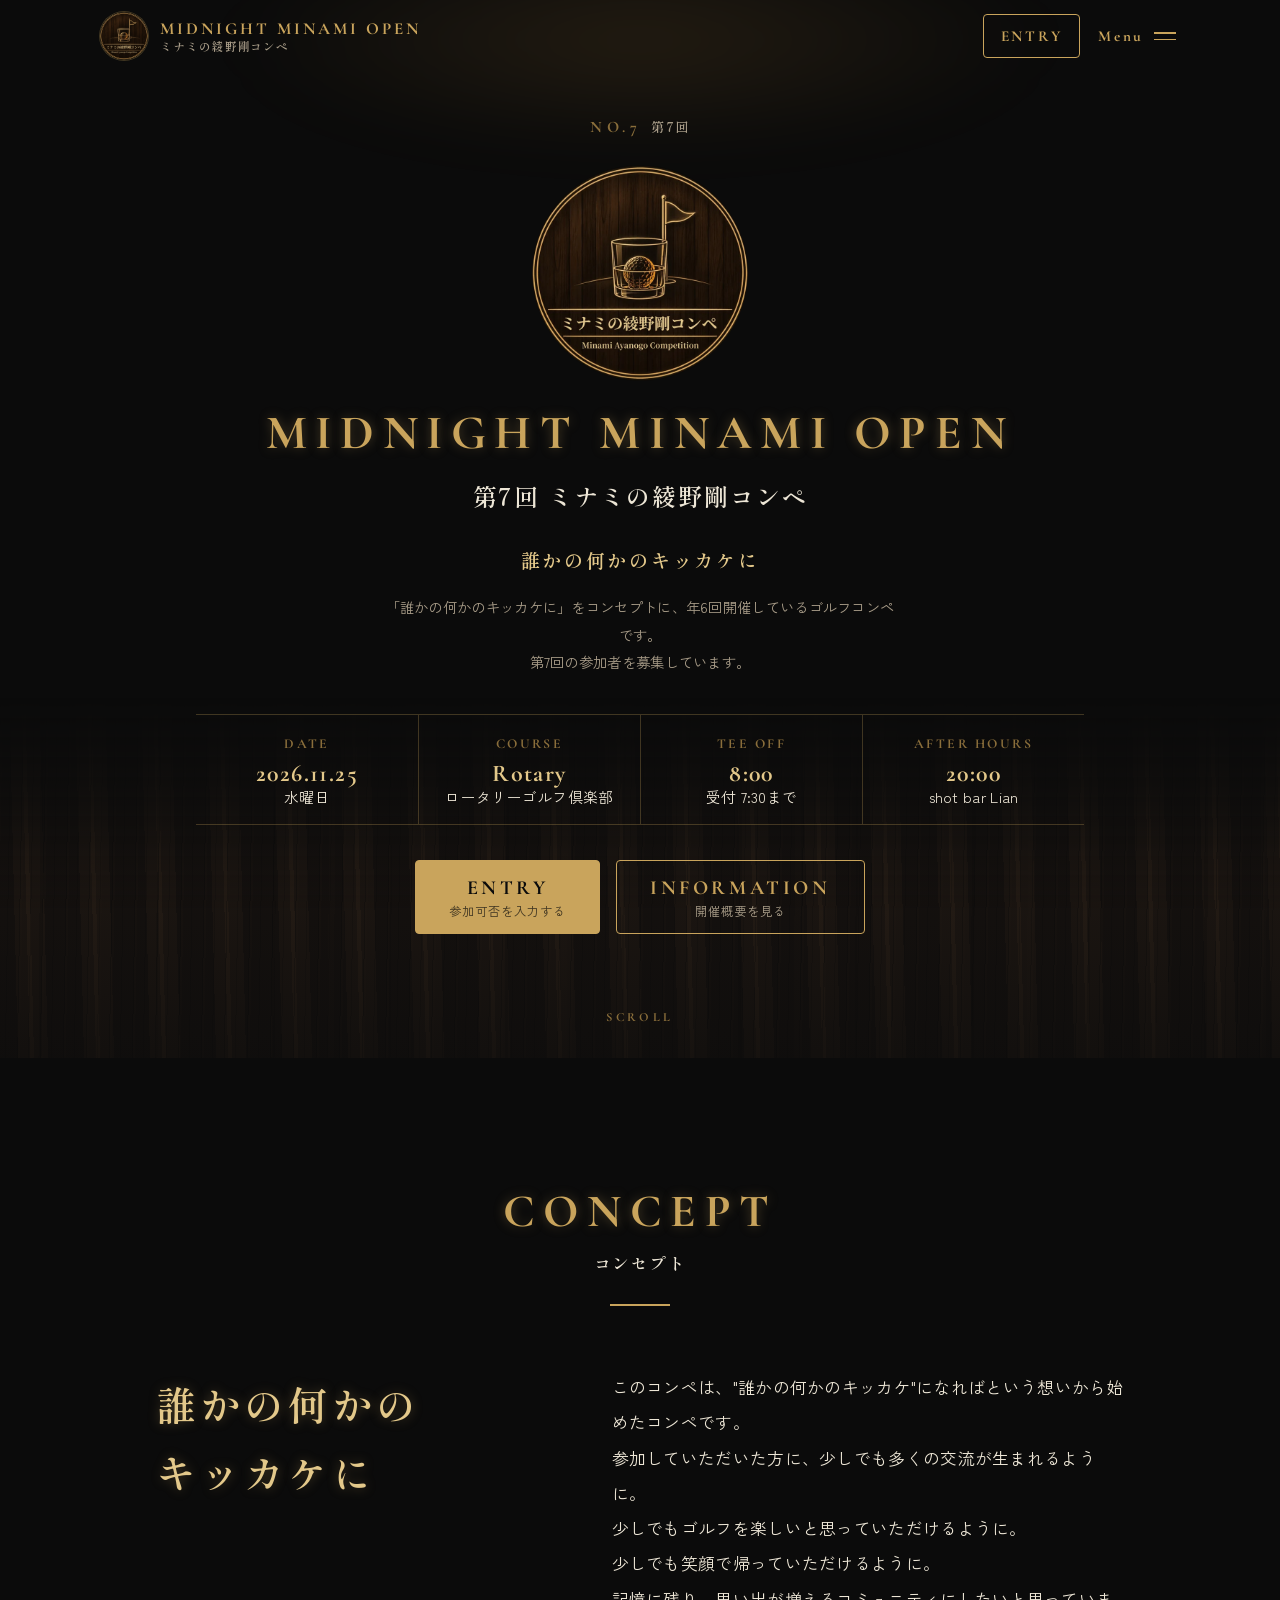
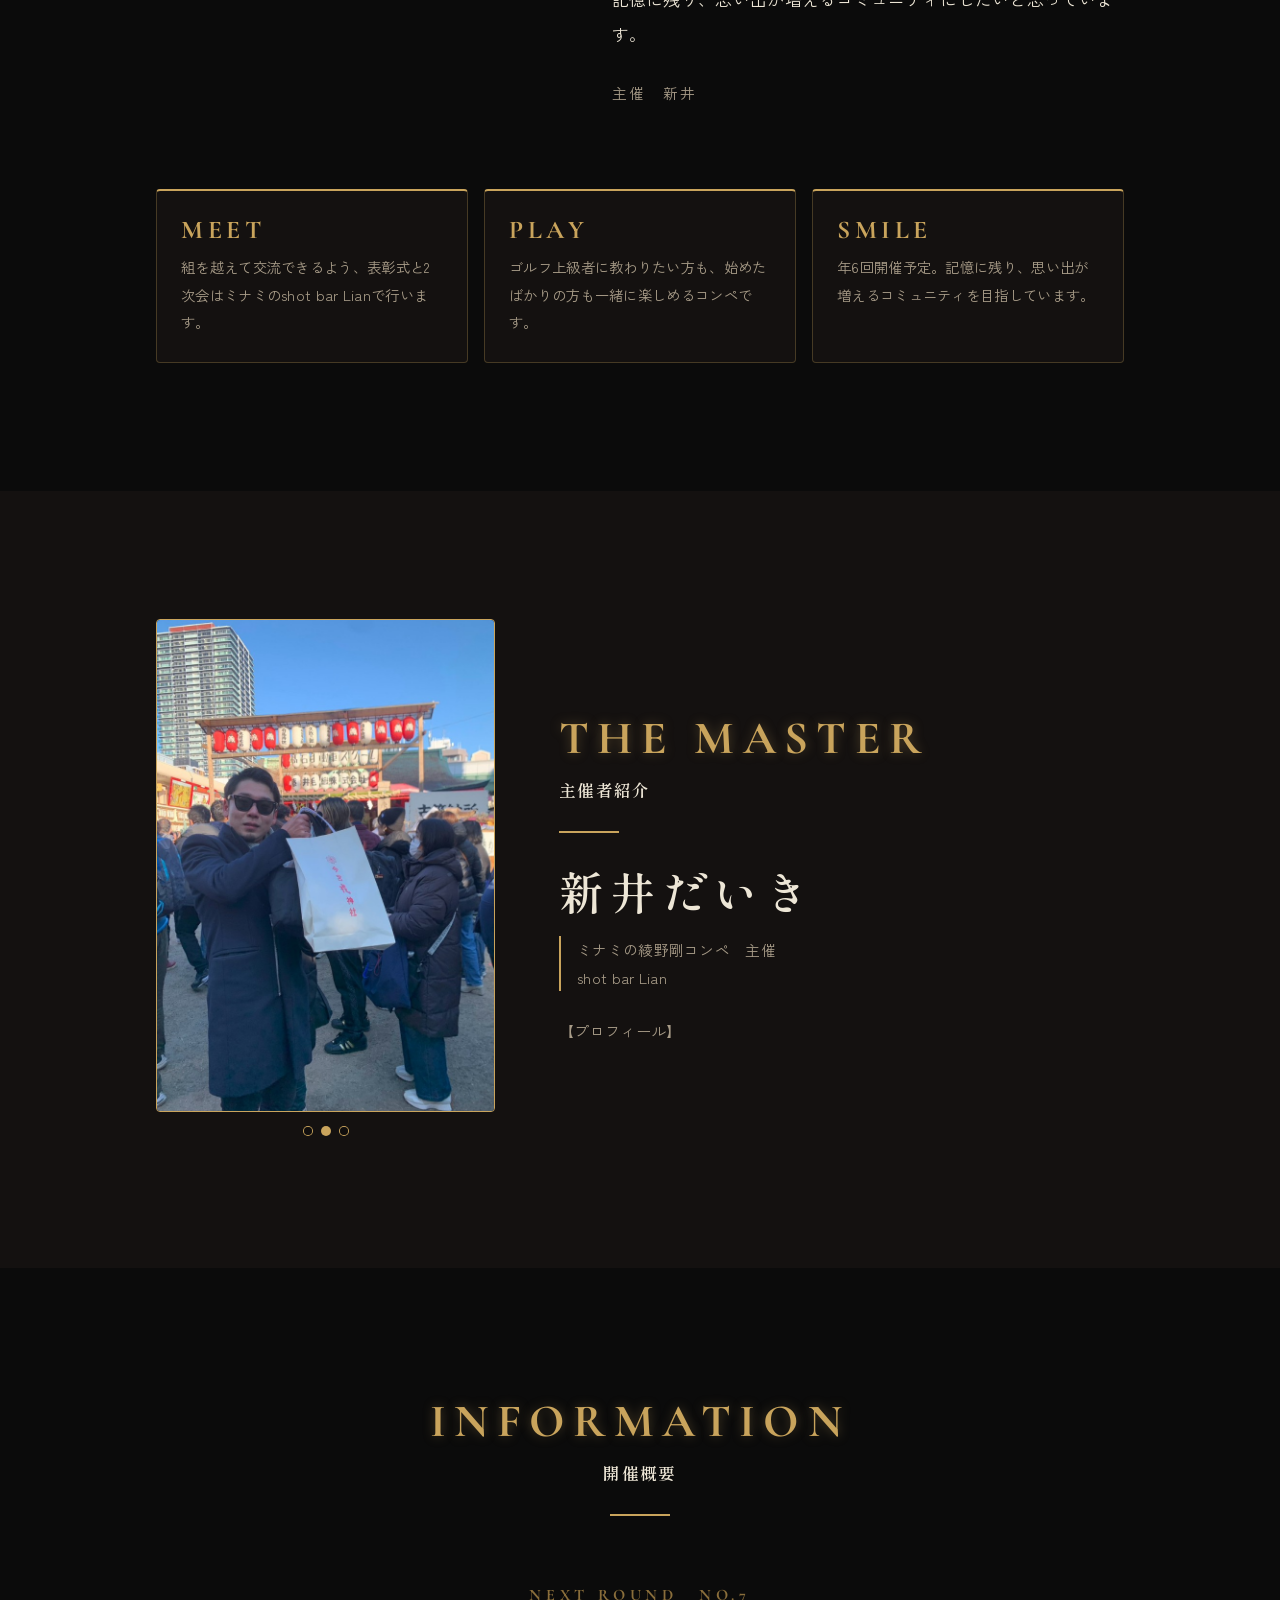
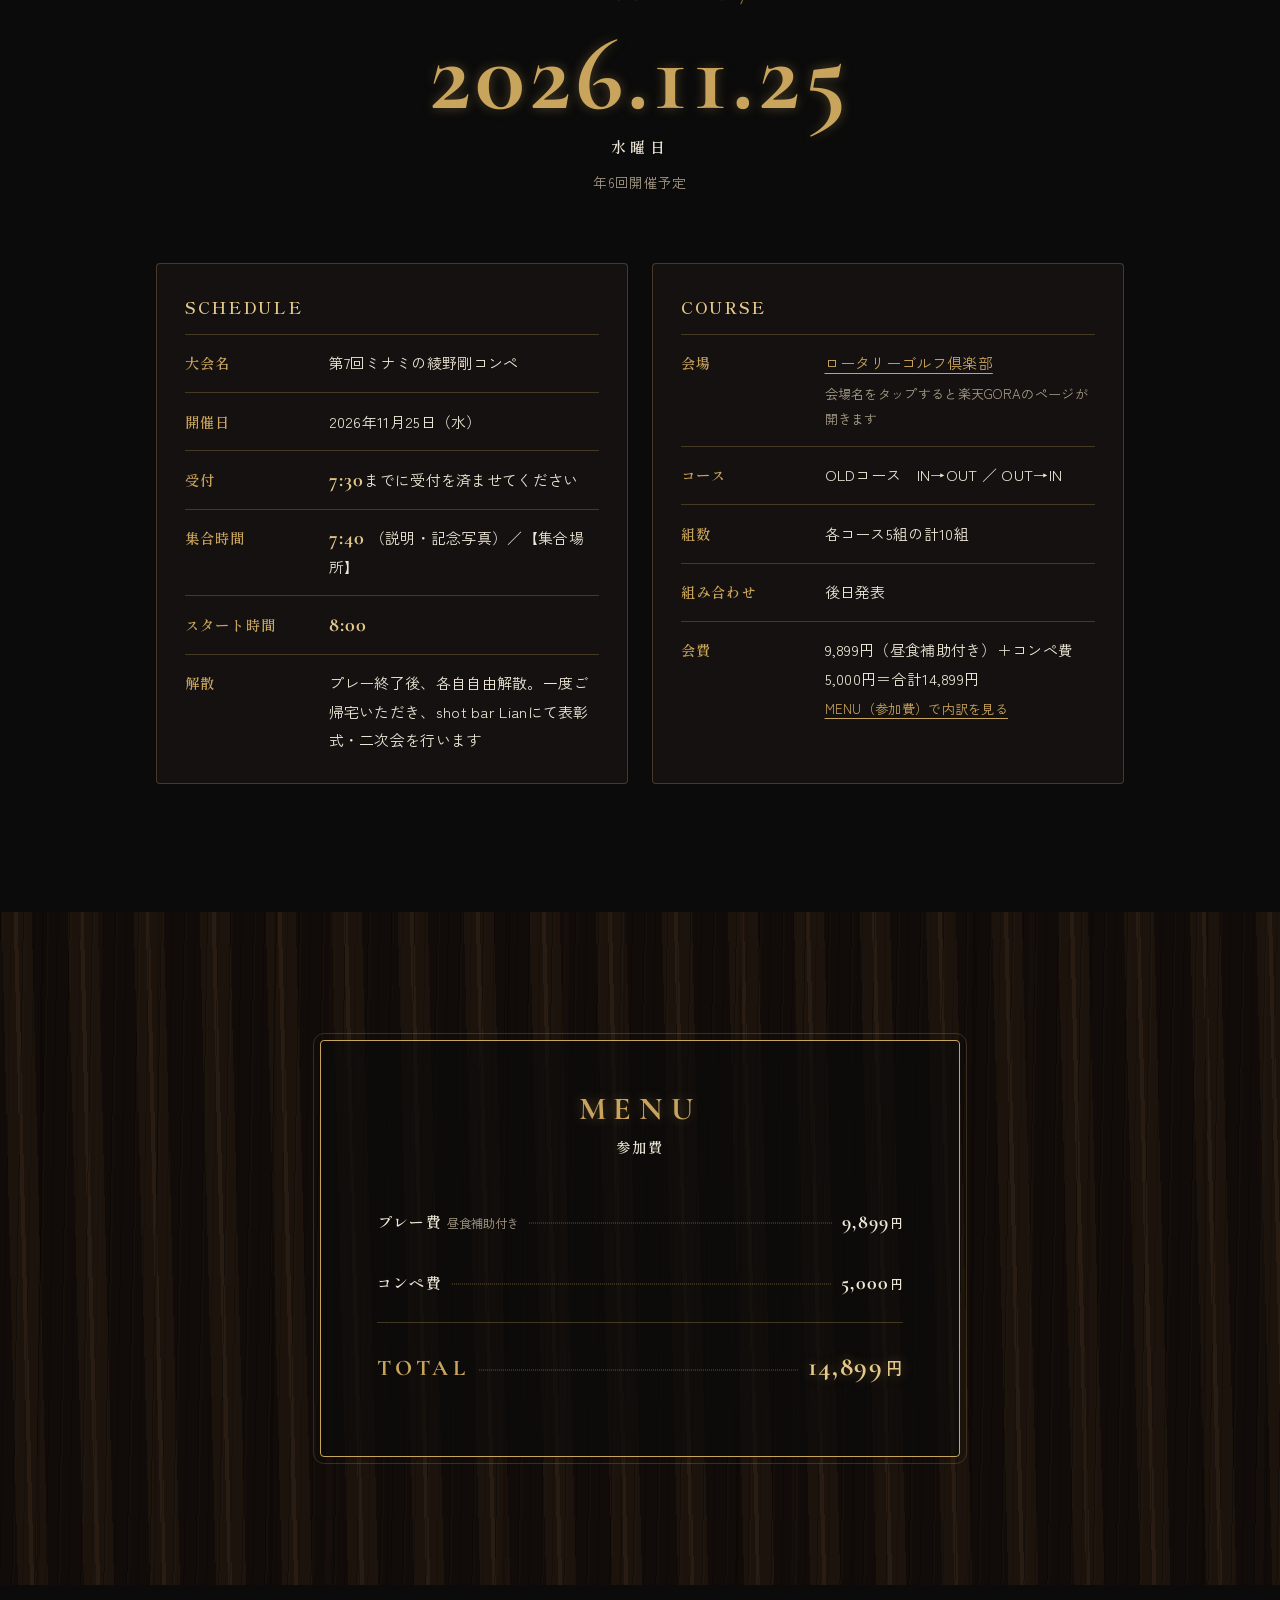
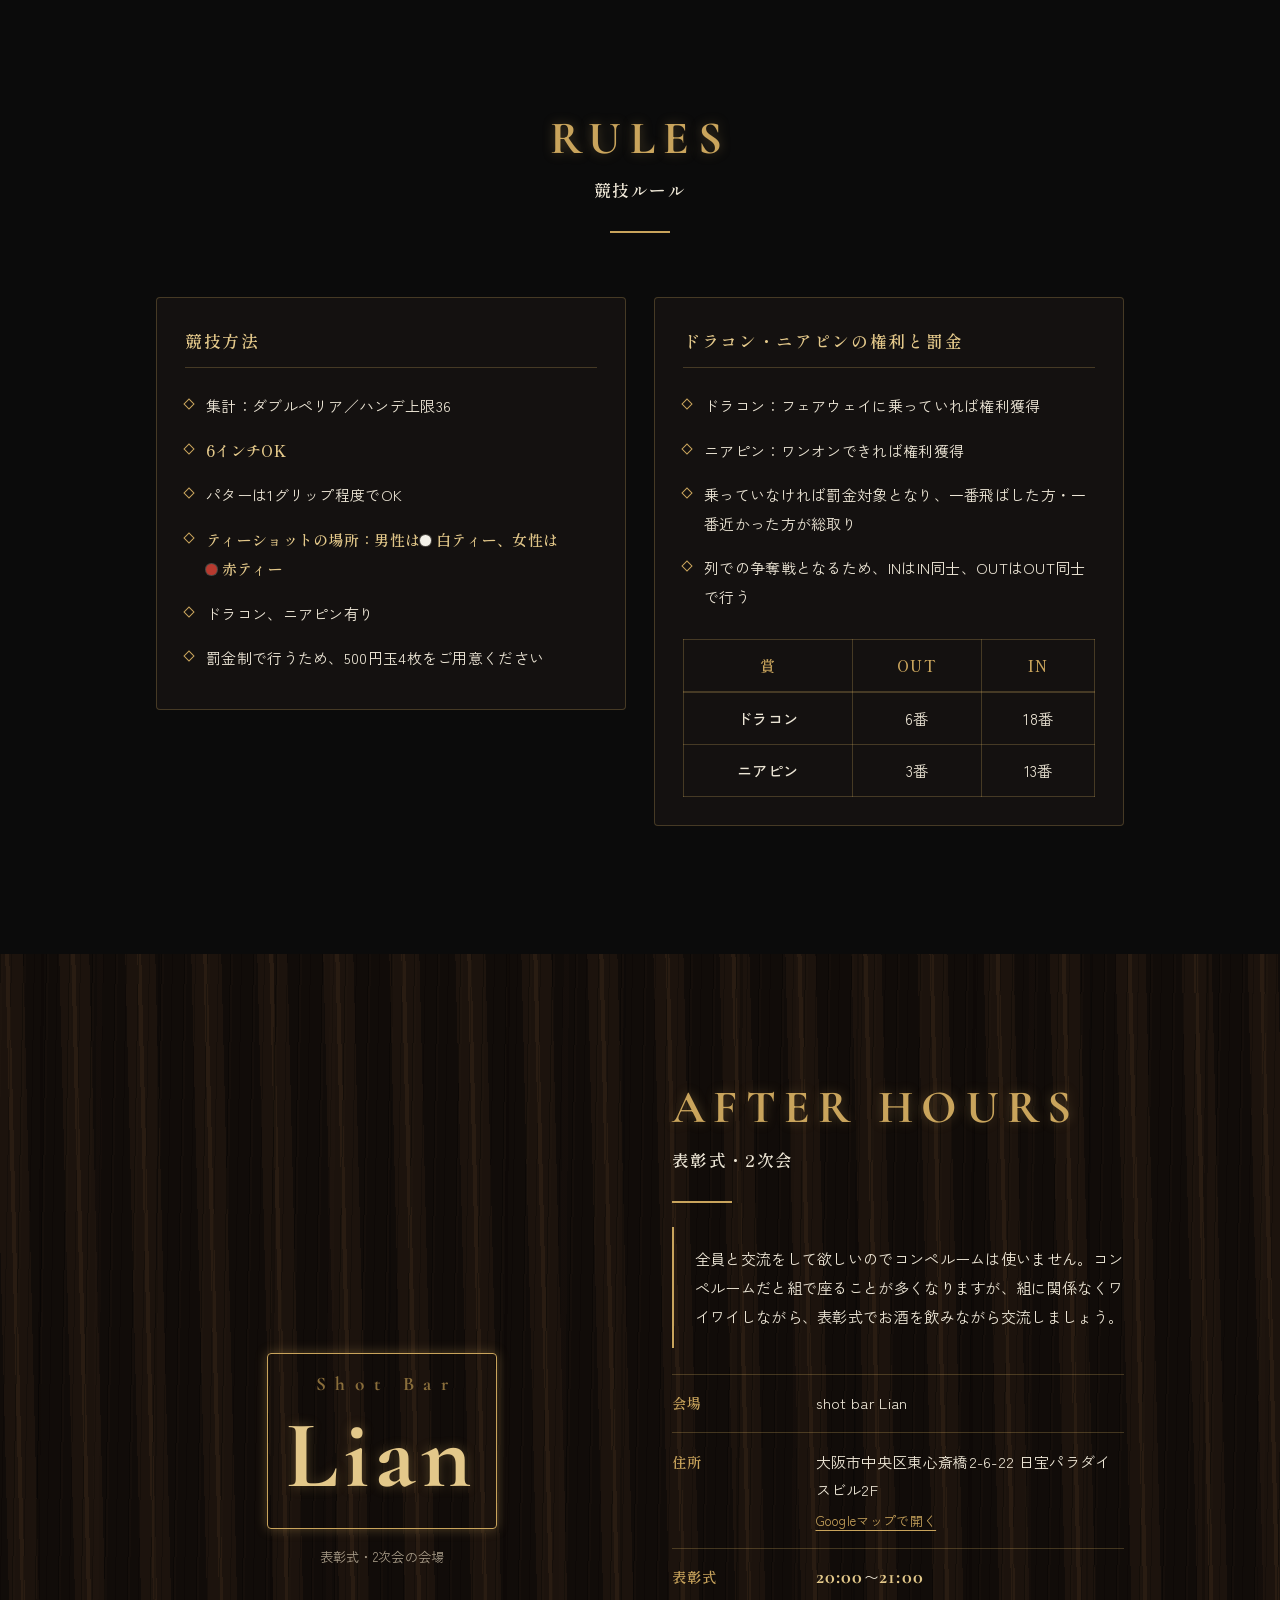
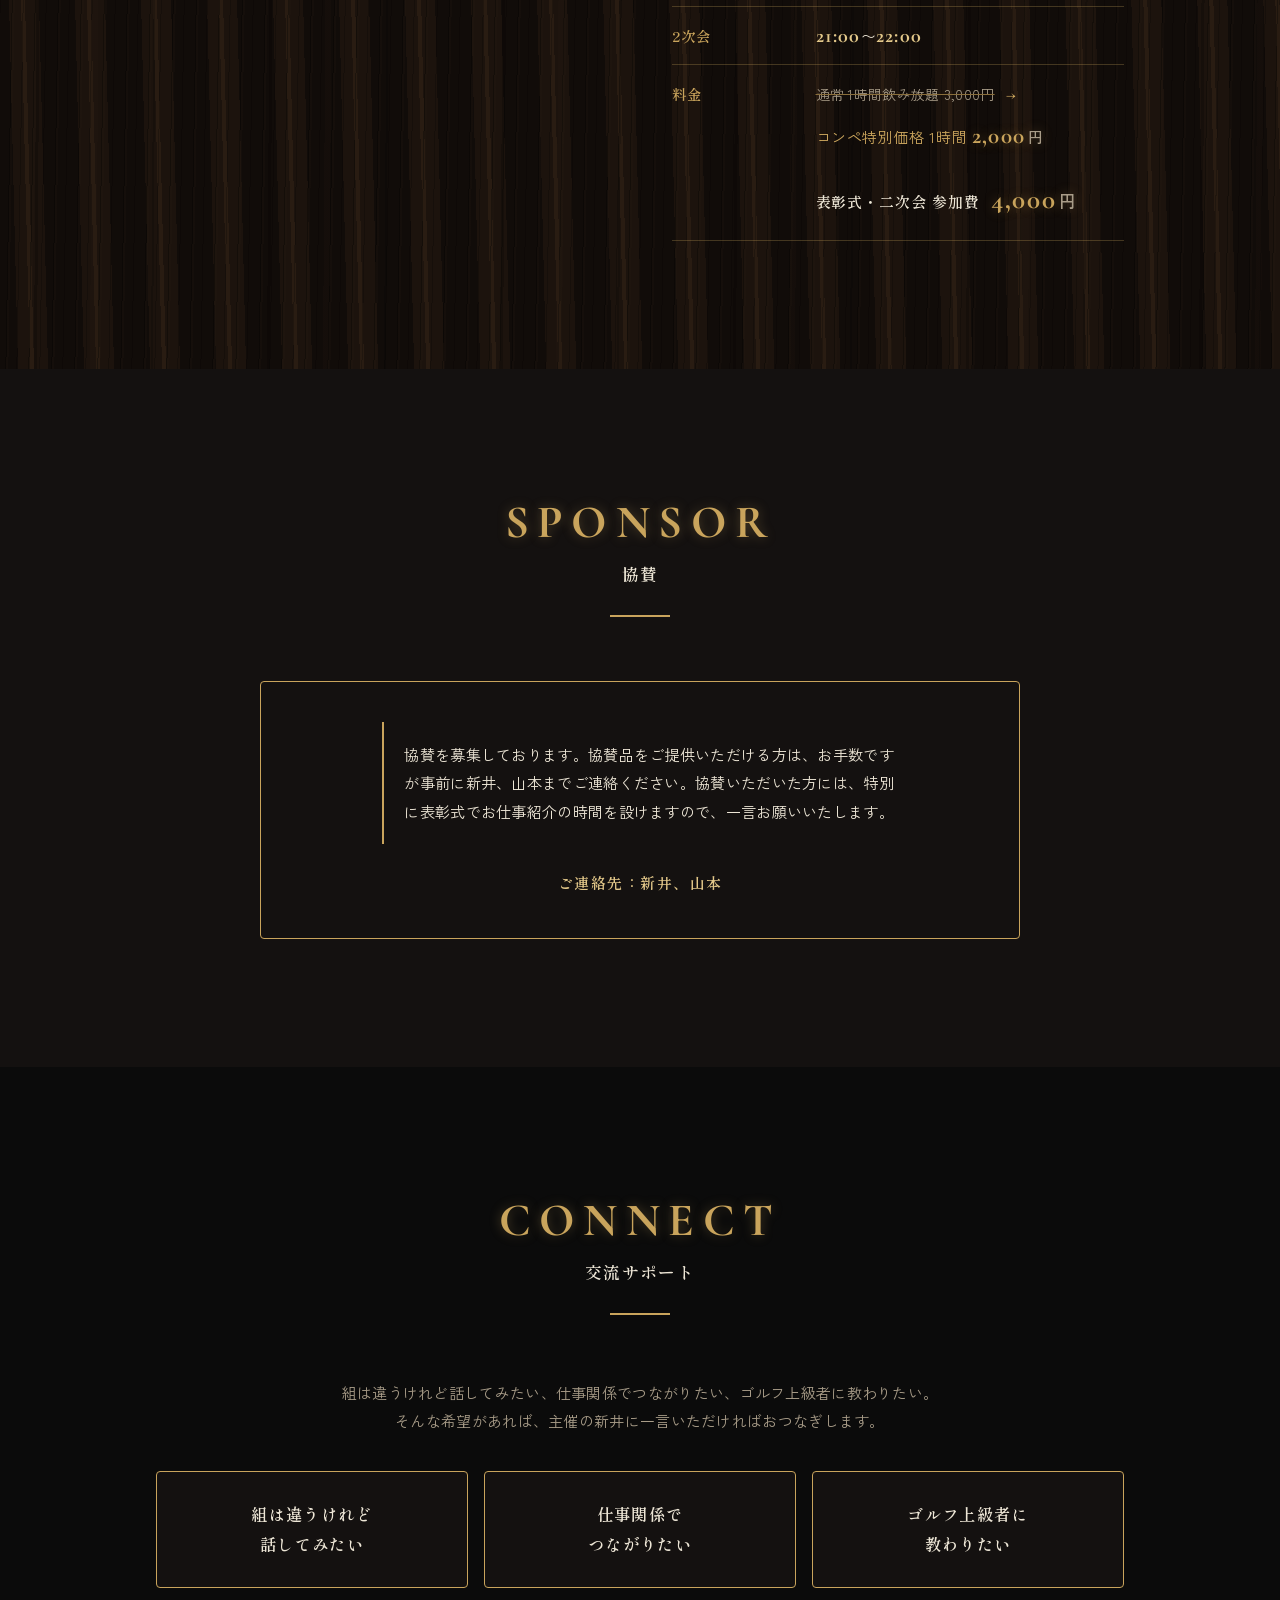
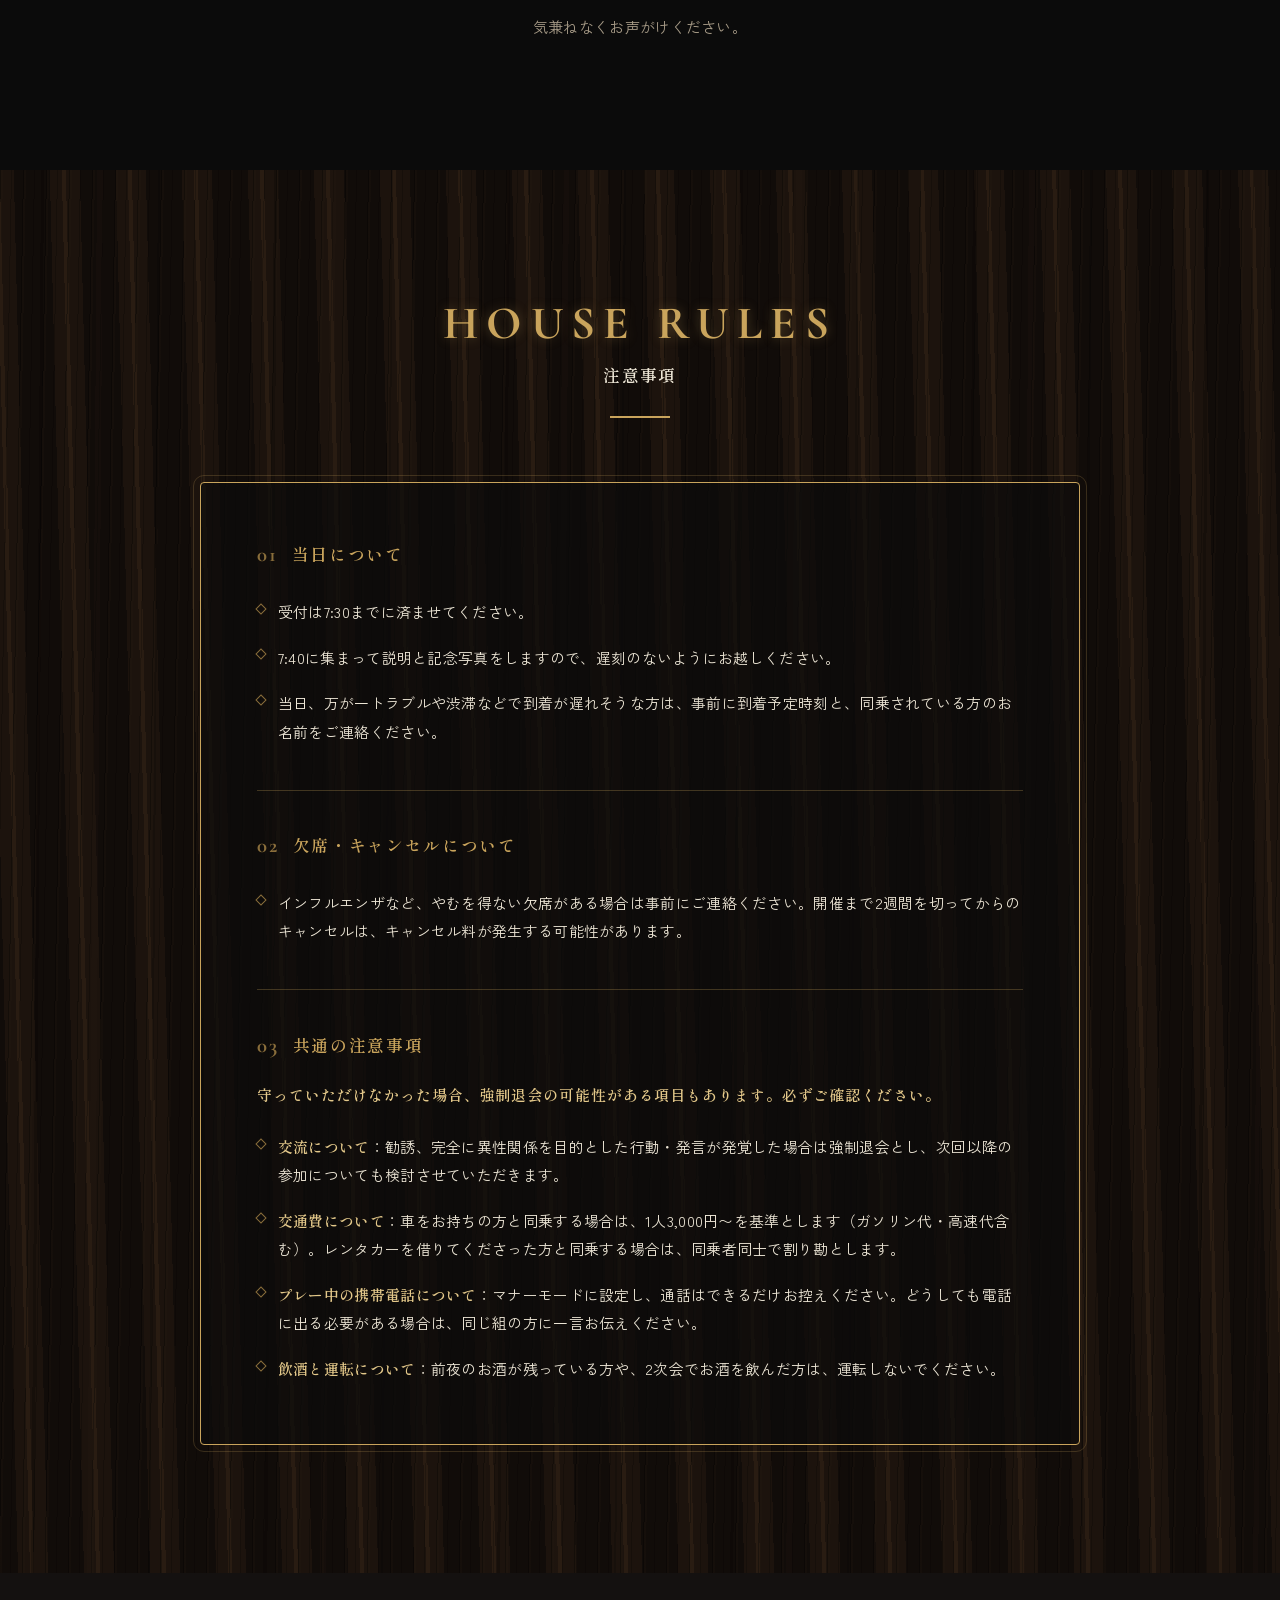
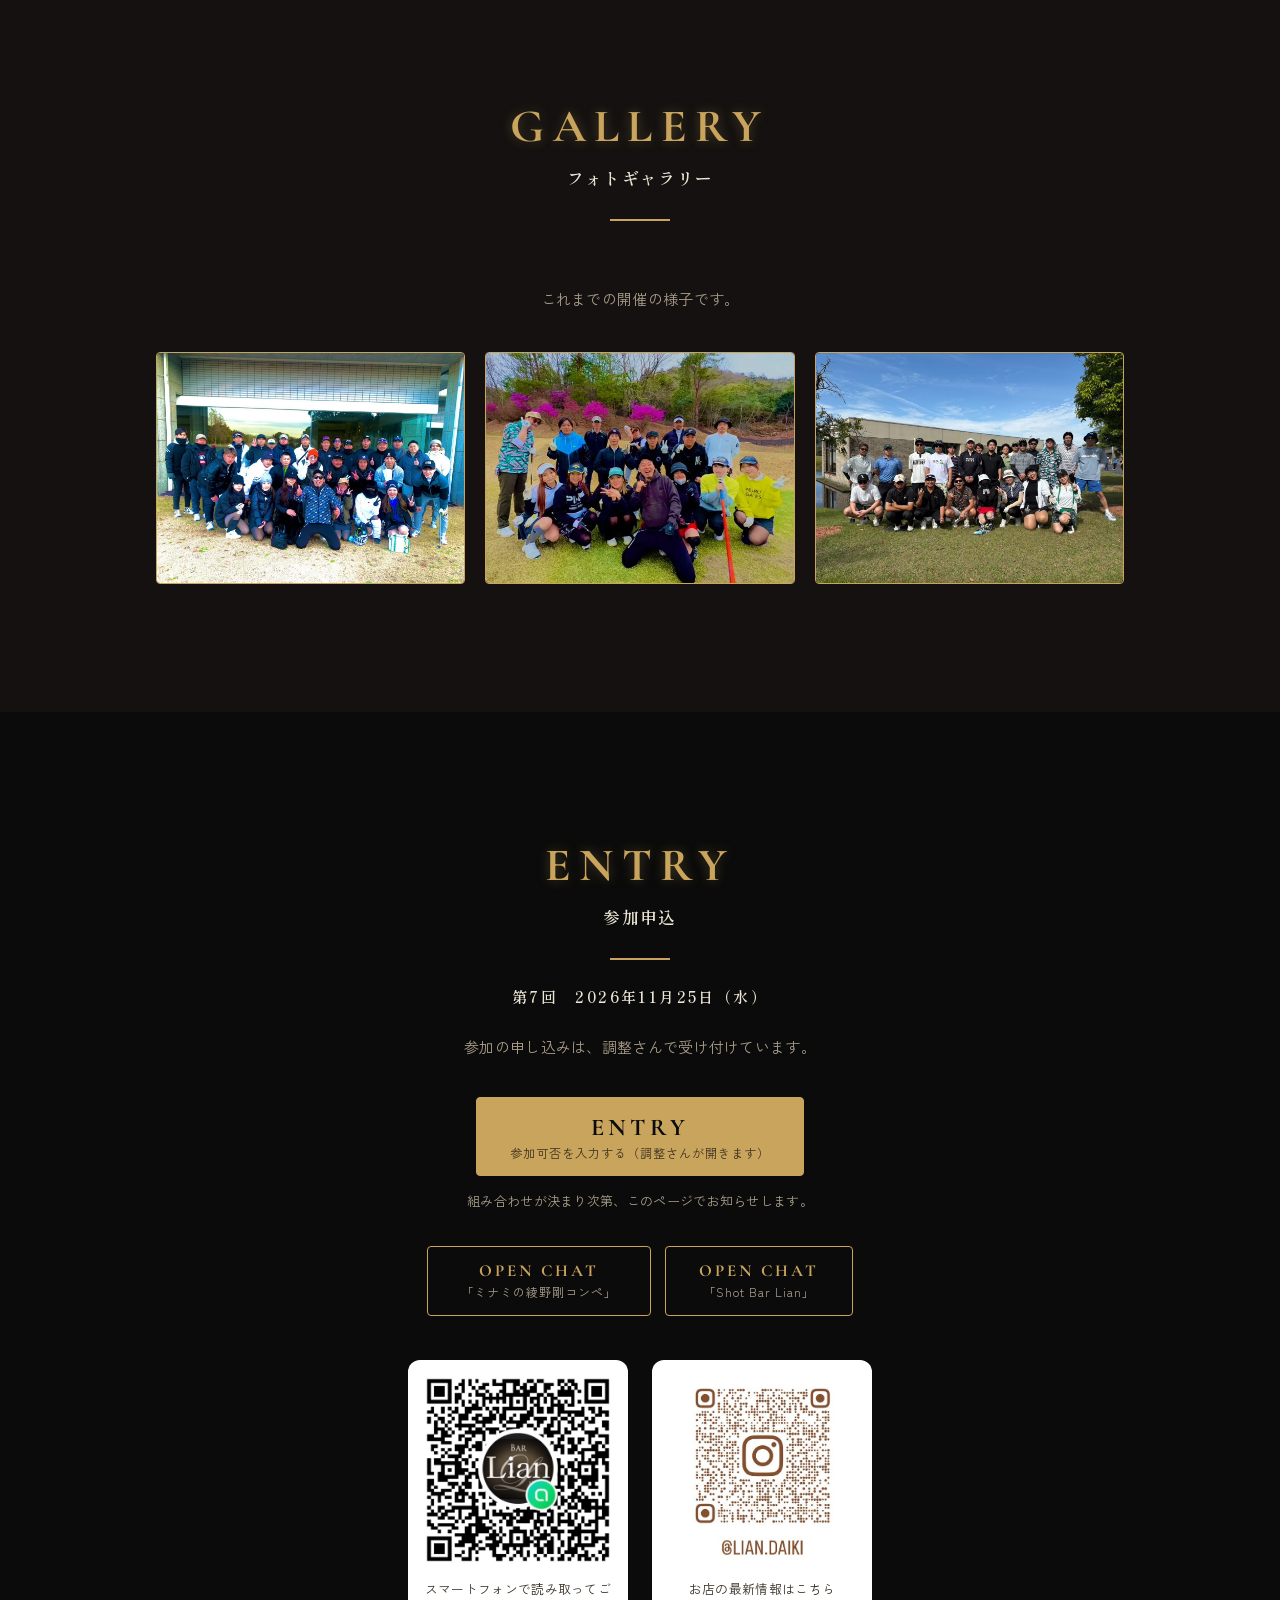
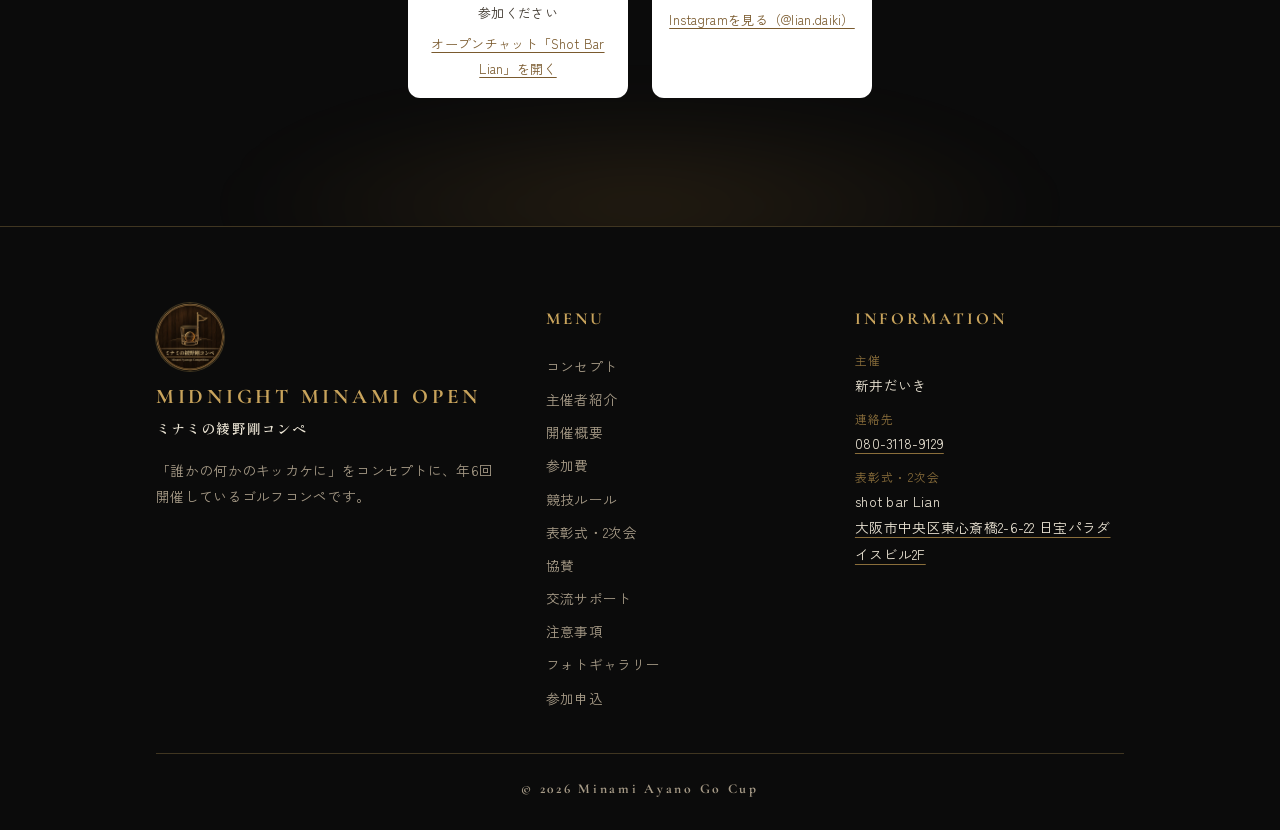
==== commit fbca5200: "協賛者カードのプレースホルダーを削除 Co-authored-by: Cursor <cursoragent@cursor.com>" ====
--- a/index.html
+++ b/index.html
@@ -288,24 +288,6 @@
       <!-- 【主催者確認】山本さんの表記（フルネームか姓のみか） -->
       <p class="sponsor-contact">ご連絡先：新井、山本</p>
     </div>
-    <!-- SPONSOR CARDS START：協賛者が確定するまでのプレースホルダー。協賛が集まらない場合はこのブロックごとコメントアウトする -->
-    <div class="sponsor-cards">
-      <div class="sponsor-card">
-        <div class="sponsor-logo">ロゴ・写真（01.webp）<!-- <img src="images/sponsor/01.webp?v=20260920" alt="【協賛者名・会社名】"> --></div>
-        <p class="sponsor-name">【協賛者名・会社名】</p>
-        <p class="sponsor-biz">【事業内容（1〜2行）】</p>
-        <p class="sponsor-gift">協賛品：【　】</p>
-        <p class="sponsor-link"><a class="text-link" href="【リンク】" target="_blank" rel="noopener noreferrer">Webサイトを見る</a></p>
-      </div>
-      <div class="sponsor-card">
-        <div class="sponsor-logo">ロゴ・写真（02.webp）<!-- <img src="images/sponsor/02.webp?v=20260920" alt="【協賛者名・会社名】"> --></div>
-        <p class="sponsor-name">【協賛者名・会社名】</p>
-        <p class="sponsor-biz">【事業内容（1〜2行）】</p>
-        <p class="sponsor-gift">協賛品：【　】</p>
-        <p class="sponsor-link"><a class="text-link" href="【リンク】" target="_blank" rel="noopener noreferrer">Webサイトを見る</a></p>
-      </div>
-    </div>
-    <!-- SPONSOR CARDS END -->
   </div>
 </section>
 
--- a/css/style.css
+++ b/css/style.css
@@ -298,15 +298,6 @@
 .sponsor{max-width:760px;margin:0 auto;text-align:center}
 .sponsor .quote{text-align:left;max-width:34em;margin:0 auto}
 .sponsor-contact{margin-top:1.6rem;font-family:var(--mincho);font-weight:600;letter-spacing:.1em;color:var(--gold-bright)}
-.sponsor-cards{display:grid;grid-template-columns:repeat(2,minmax(0,1fr));gap:16px;margin-top:2.4rem;max-width:760px;margin-left:auto;margin-right:auto}
-.sponsor-card{background:var(--bg-2);border:1px solid var(--line);border-radius:4px;padding:22px;text-align:left}
-.sponsor-logo{aspect-ratio:16/9;display:flex;align-items:center;justify-content:center;color:var(--text-muted);font-size:.72rem;text-align:center;
-  background:var(--bg);border:1px solid var(--line);border-radius:4px;margin-bottom:1rem}
-.sponsor-logo img{width:100%;height:100%;object-fit:contain}
-.sponsor-name{font-family:var(--mincho);font-weight:600;font-size:1.05rem;letter-spacing:.06em;color:var(--gold-bright)}
-.sponsor-biz{font-size:.88rem;color:var(--text-muted);margin-top:.5rem}
-.sponsor-gift{font-size:.88rem;color:var(--text);margin-top:.6rem}
-.sponsor-link{margin-top:.5rem;font-size:.86rem}
 
 /* ---------- CONNECT ---------- */
 .connect-cards{list-style:none;display:grid;grid-template-columns:repeat(3,minmax(0,1fr));gap:16px;margin-top:2.2rem}
@@ -429,7 +420,6 @@
   .hero-info div:nth-child(odd){border-left:0}
   .hero-info div:nth-child(n+3){border-top:1px solid var(--line)}
   .points,.connect-cards{grid-template-columns:1fr}
-  .sponsor-cards{grid-template-columns:1fr}
   .entry-qr{flex-direction:column;align-items:center}
   .qr-card{width:100%;max-width:240px}
   .nav-list{grid-template-columns:1fr}
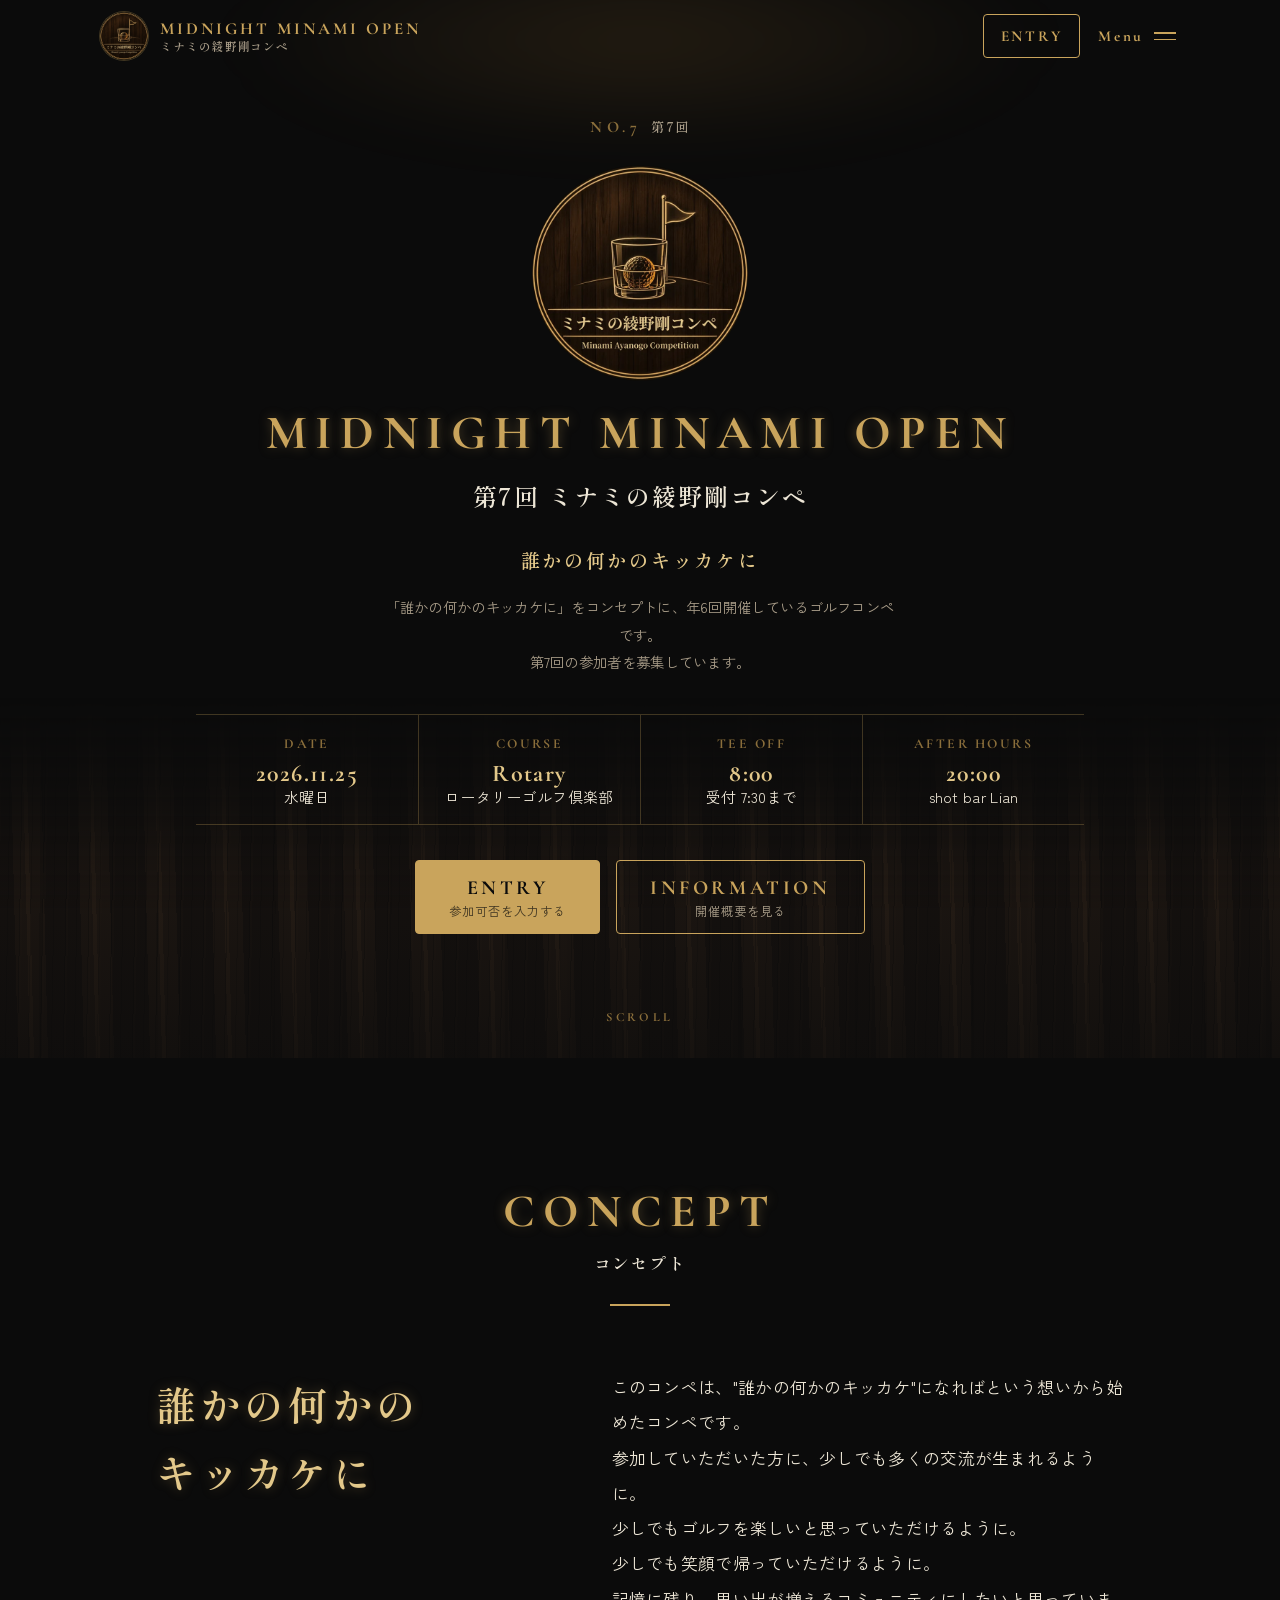
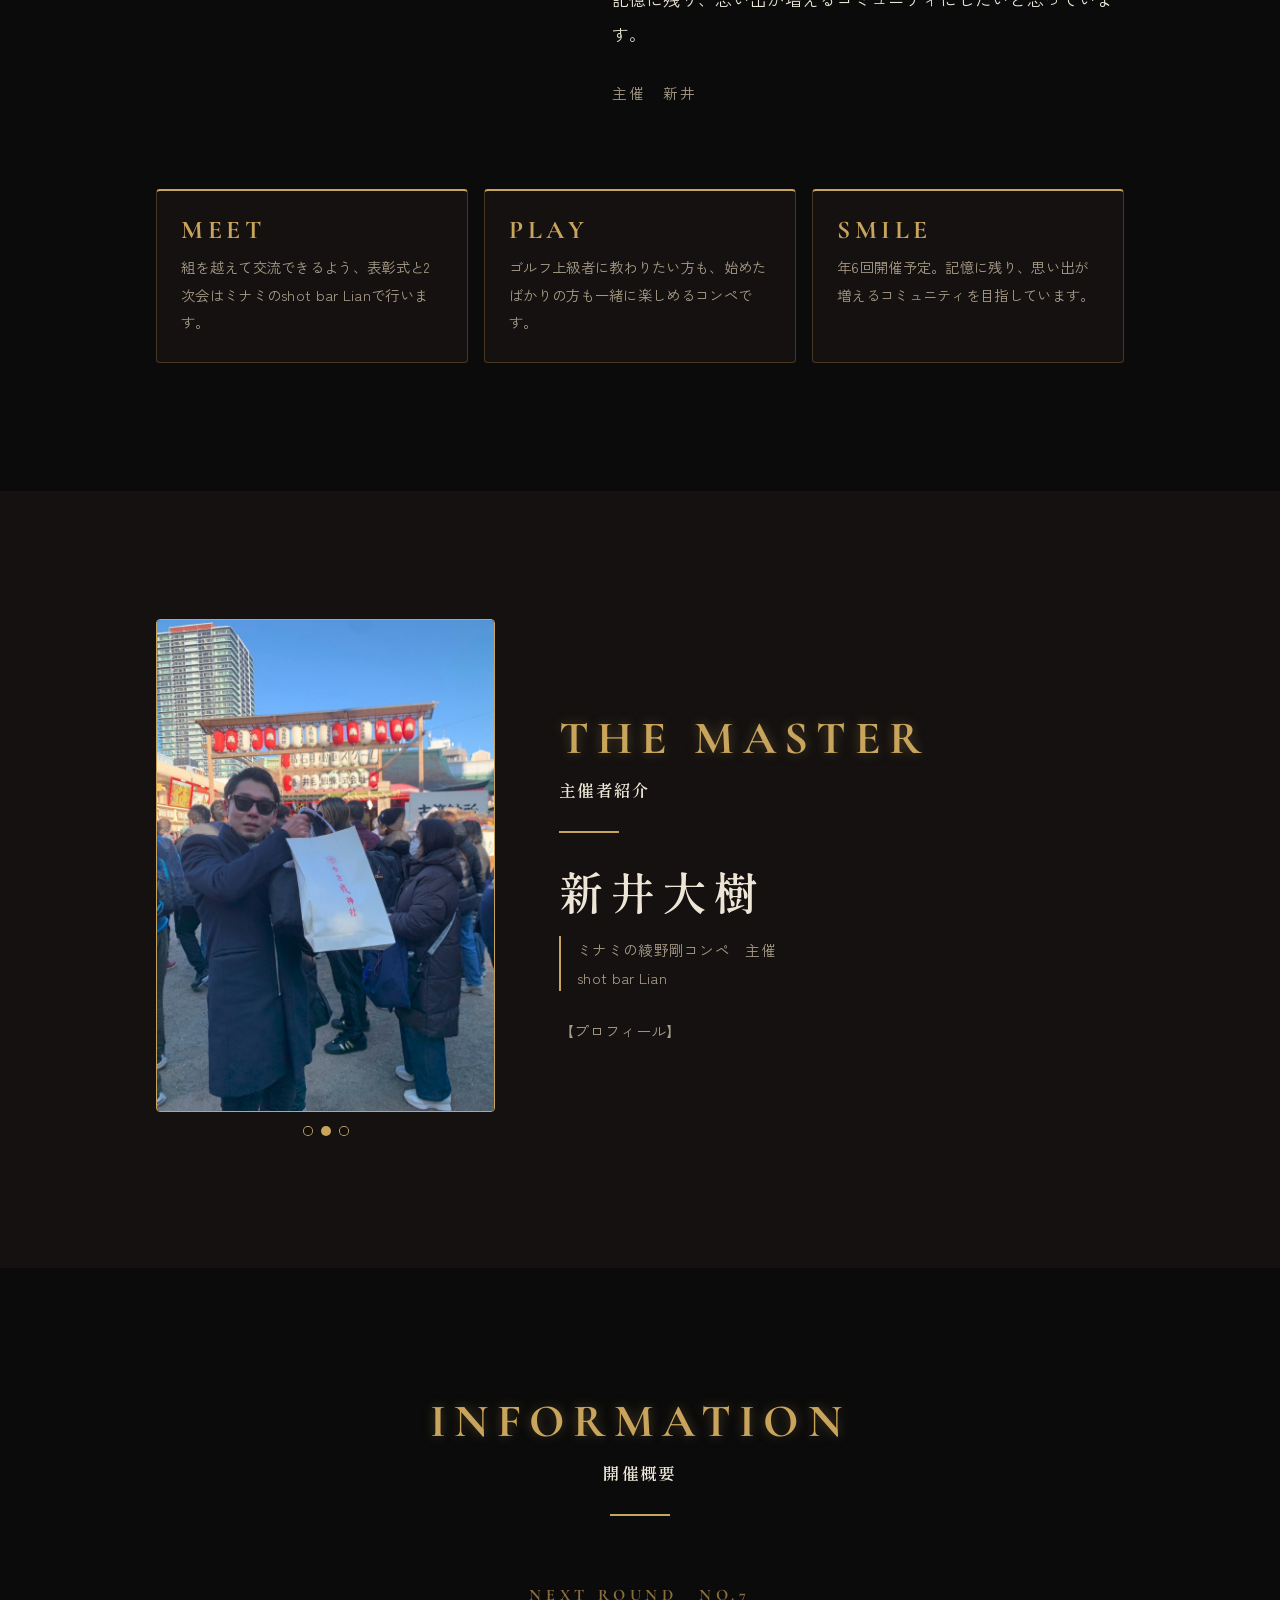
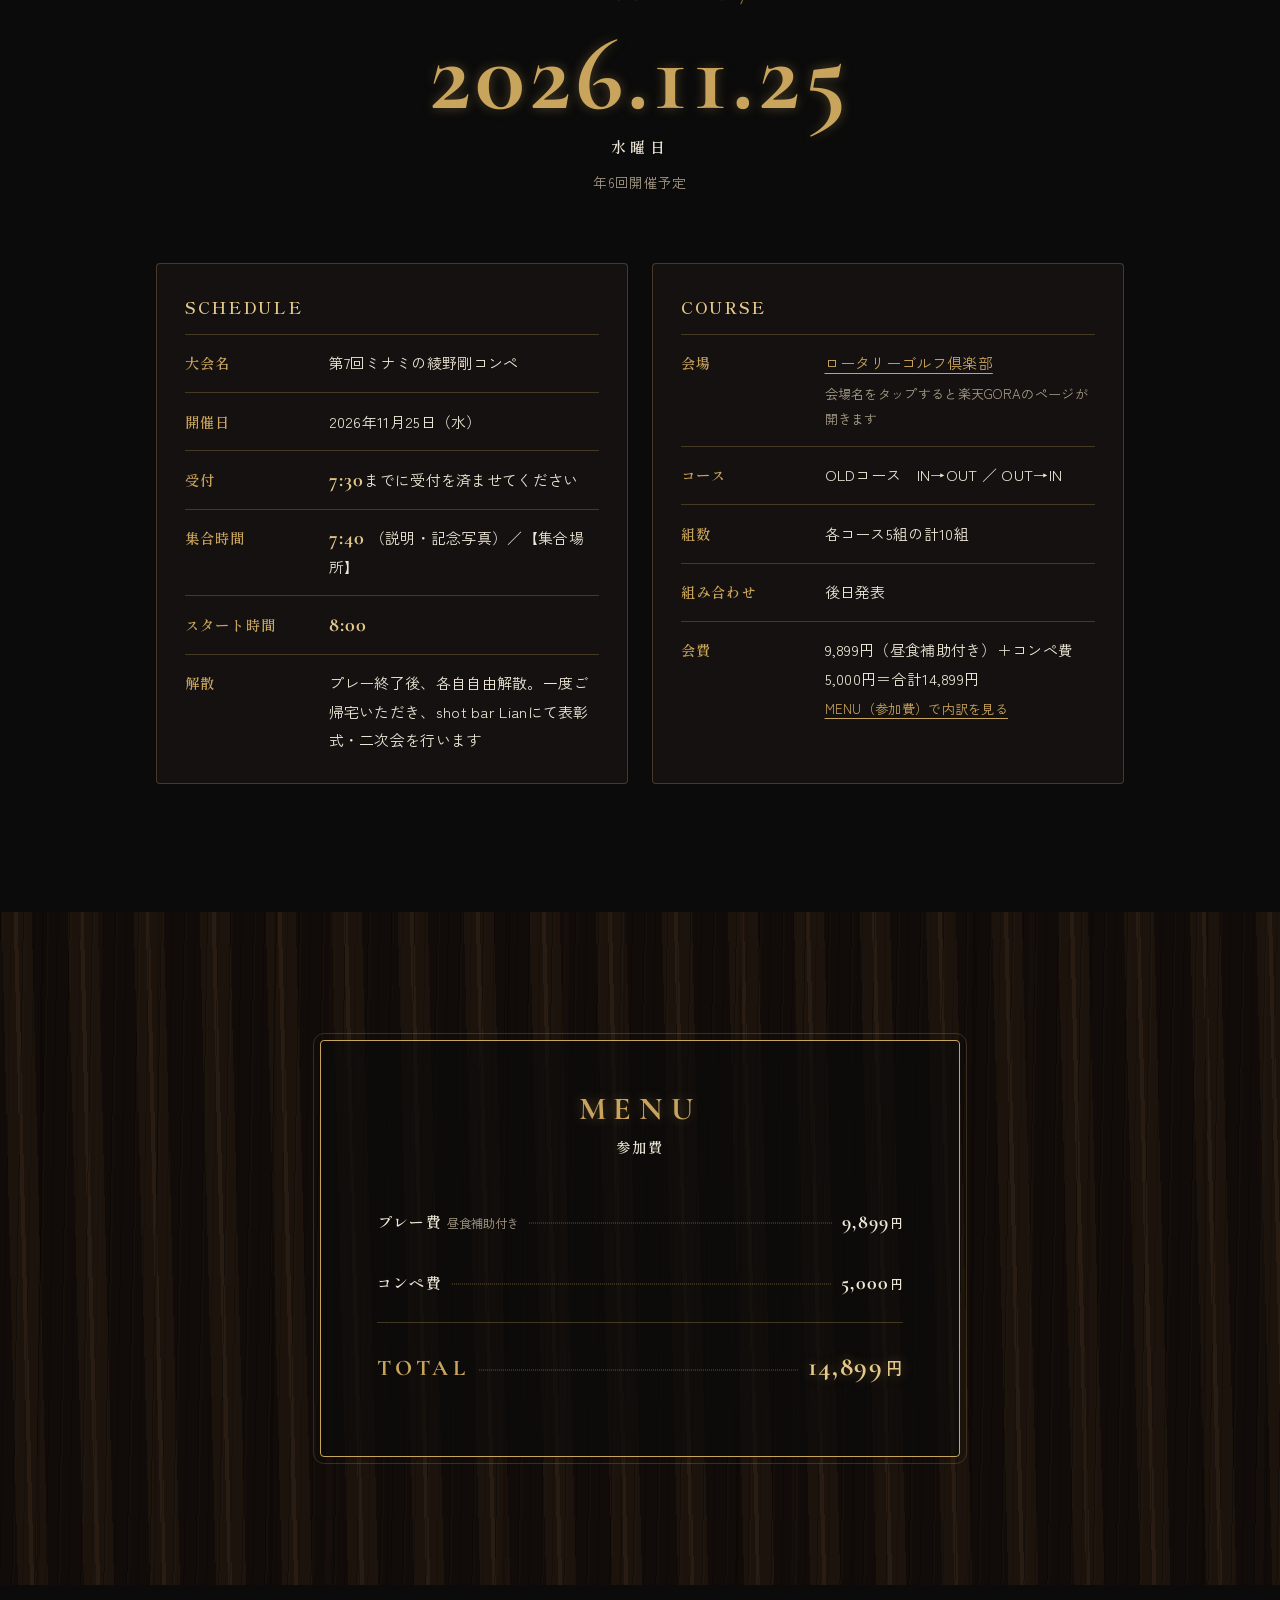
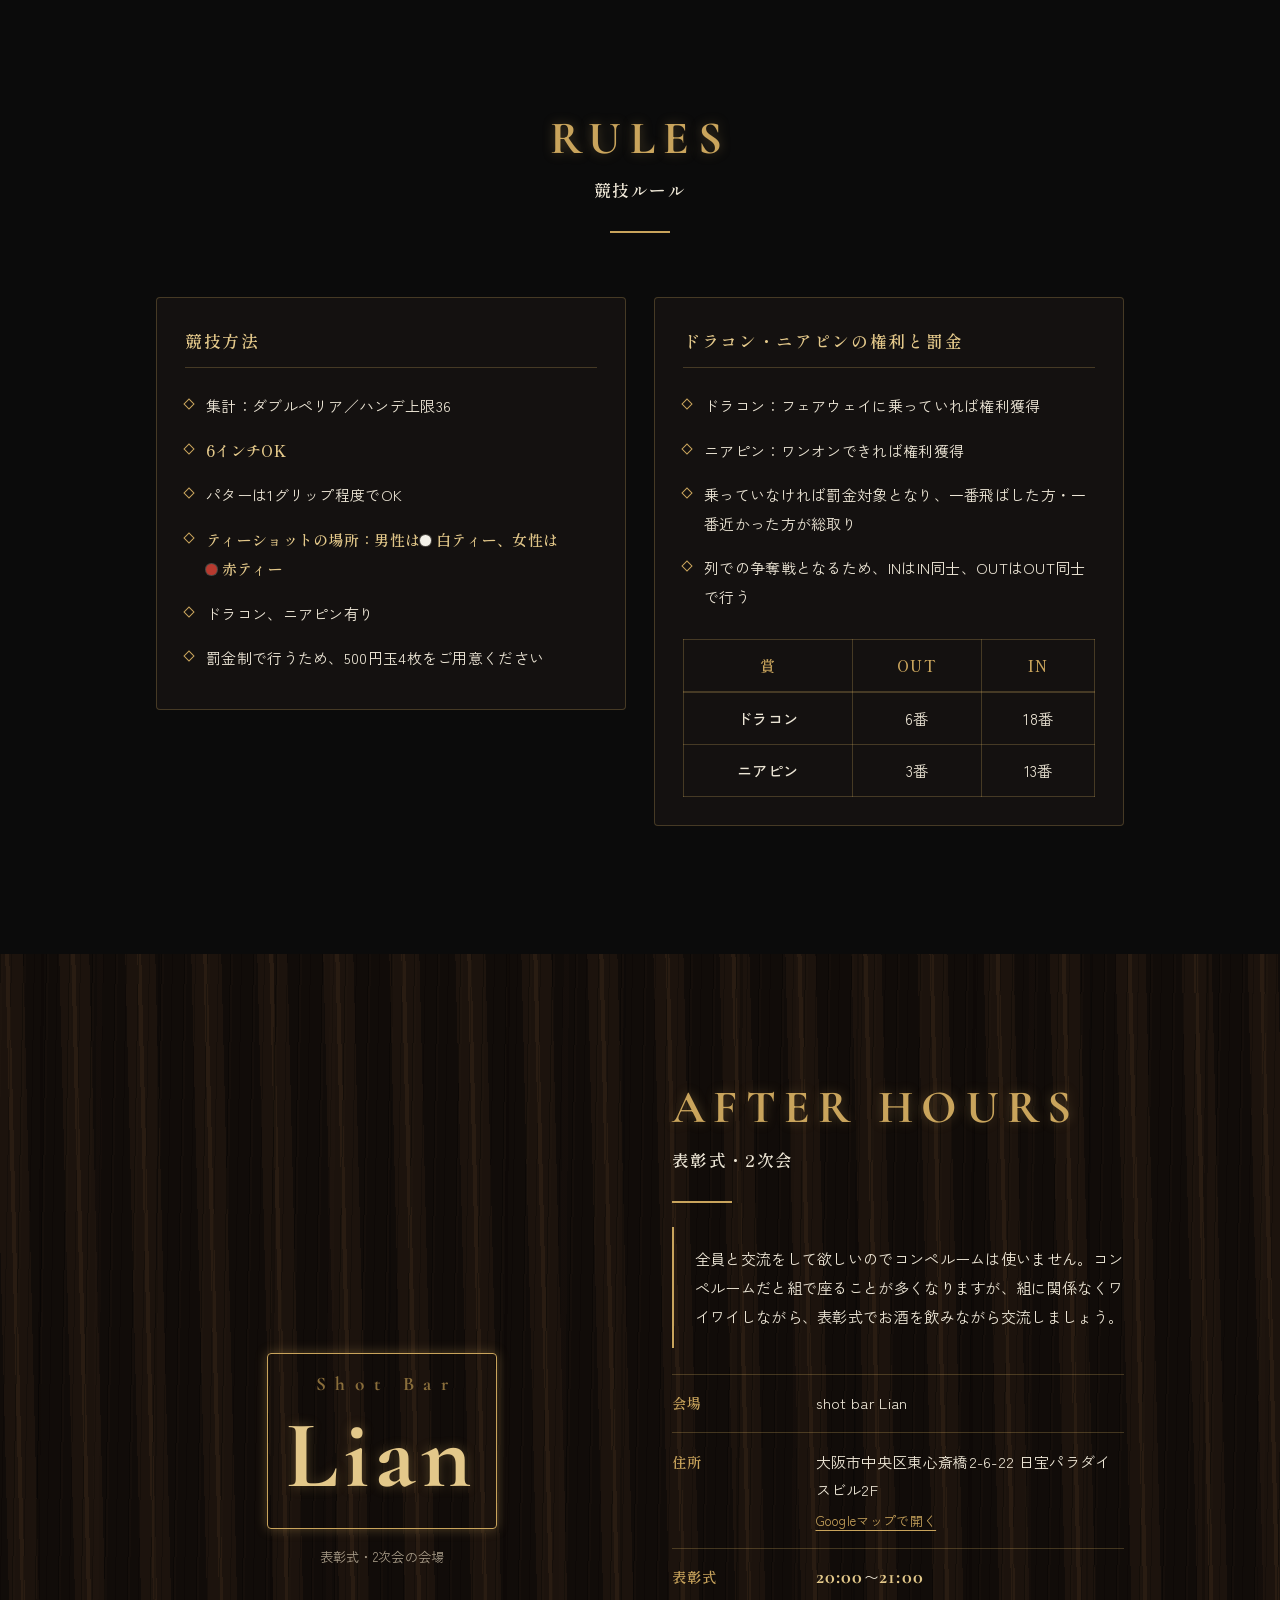
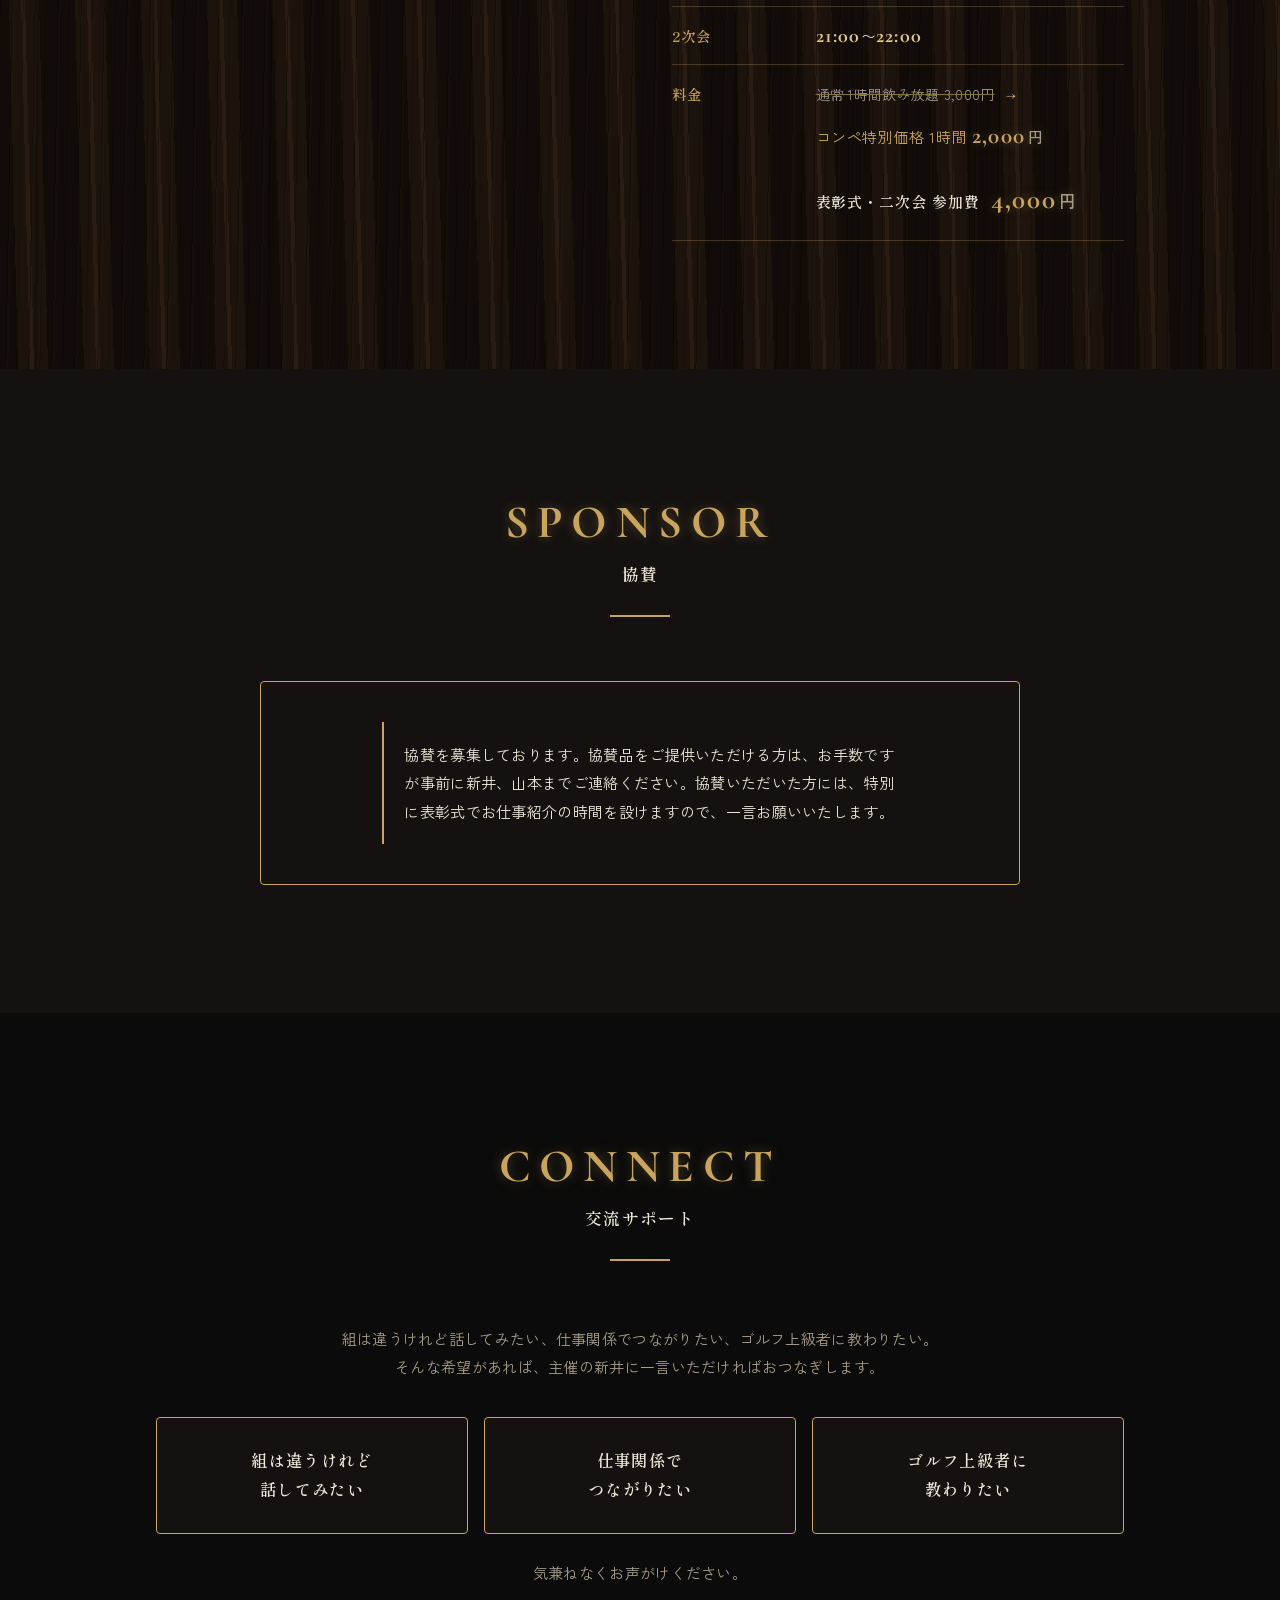
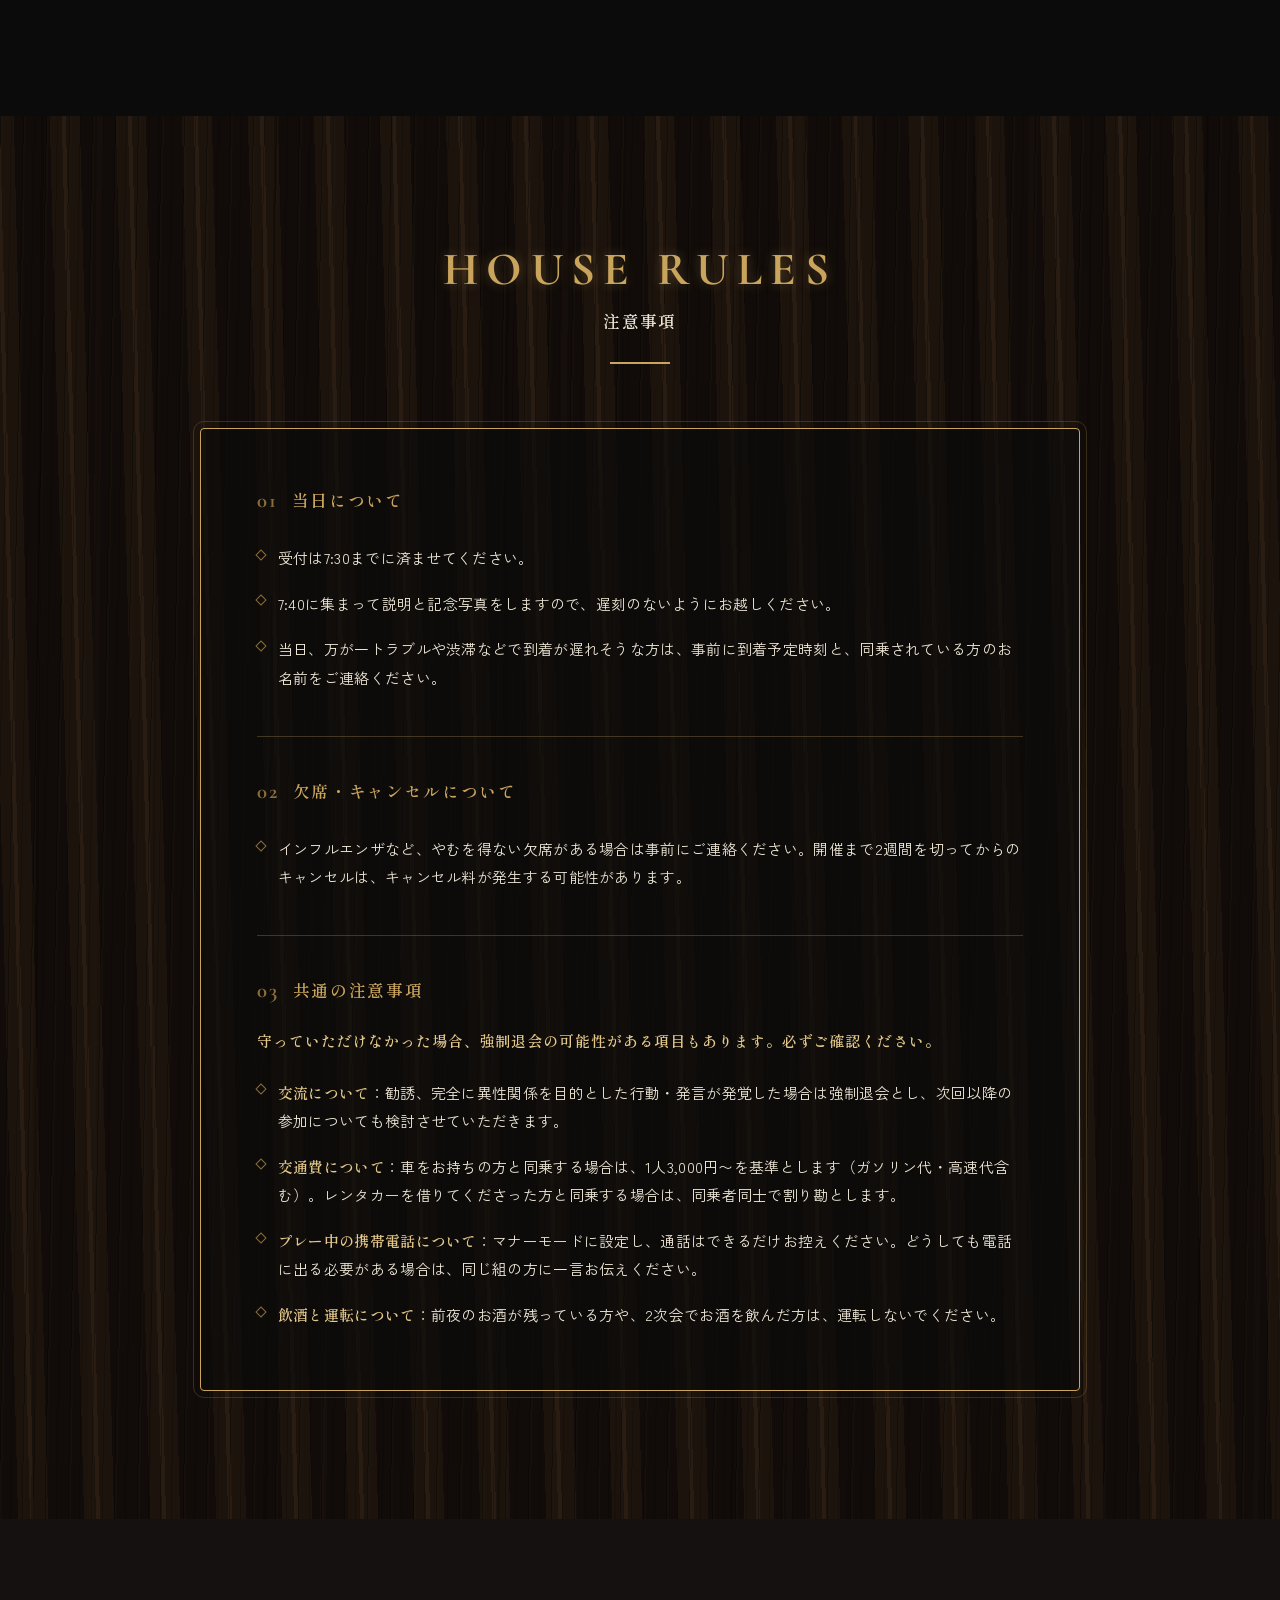
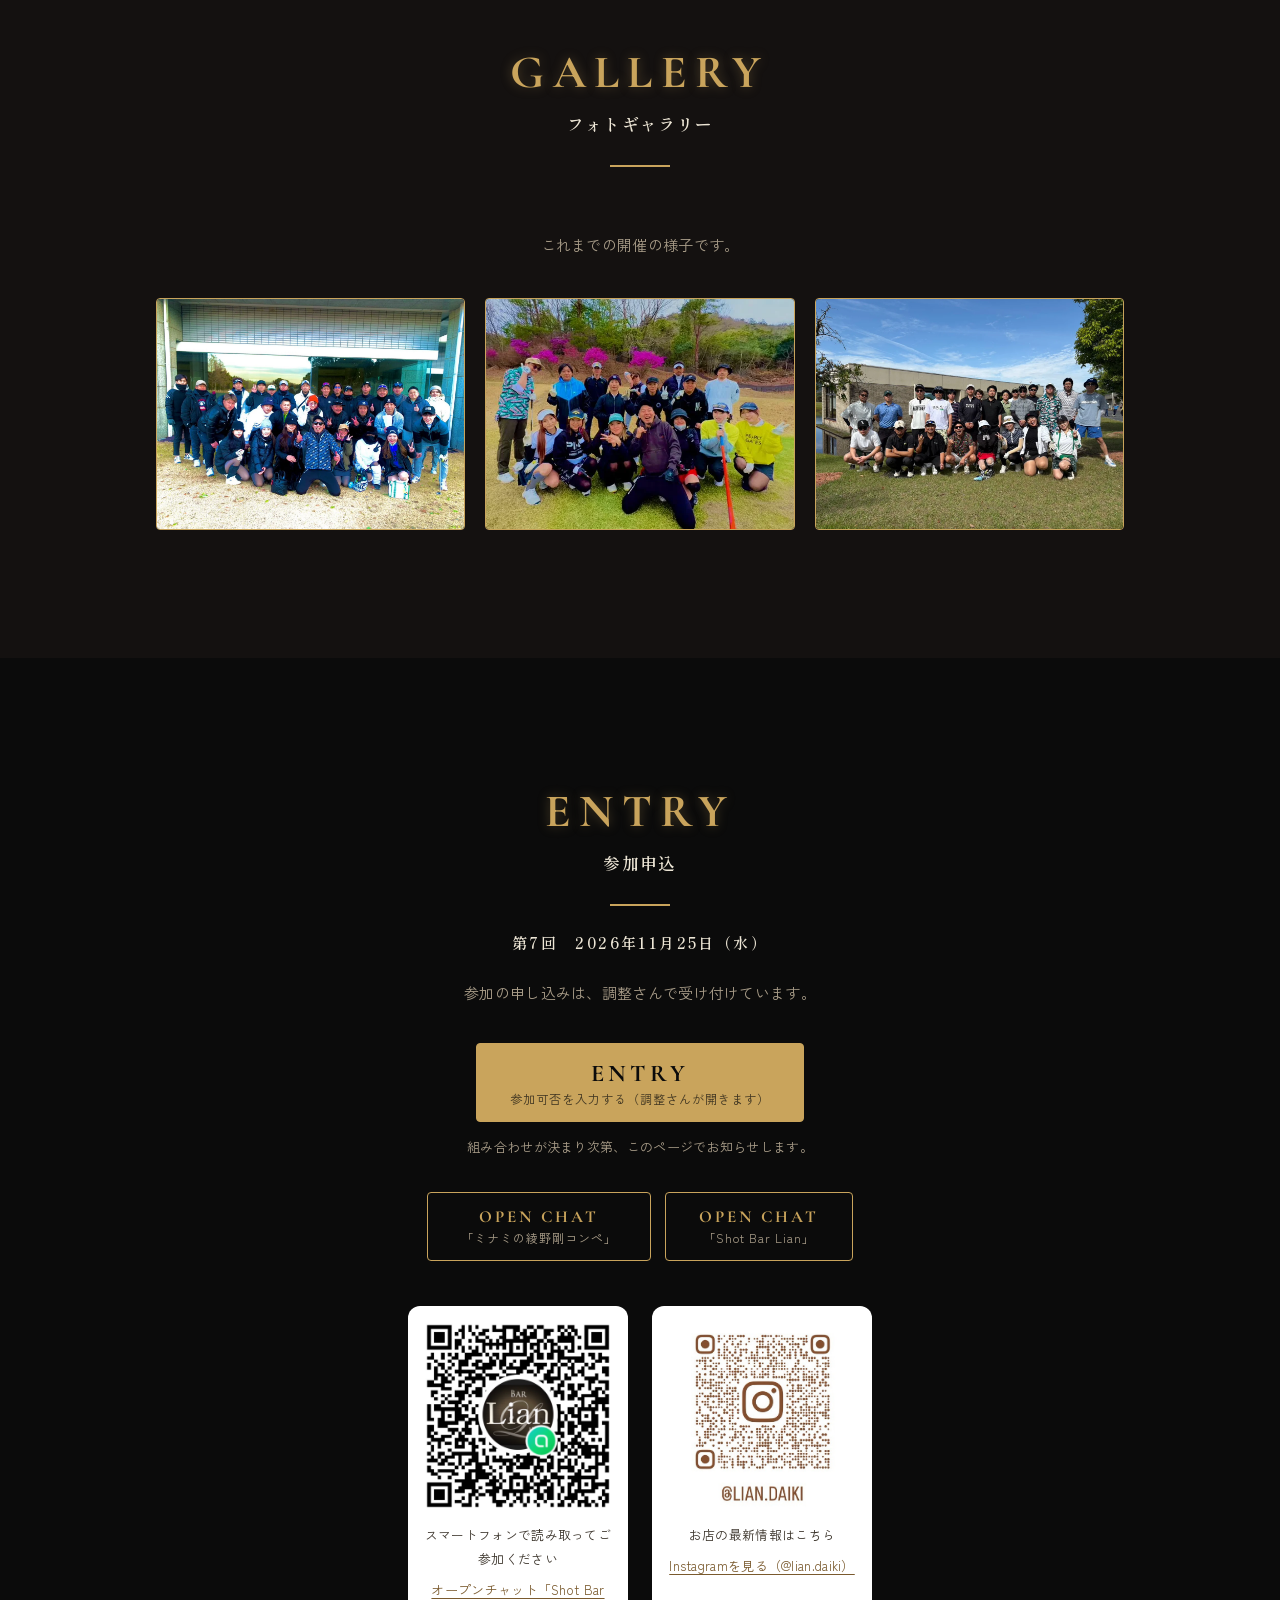
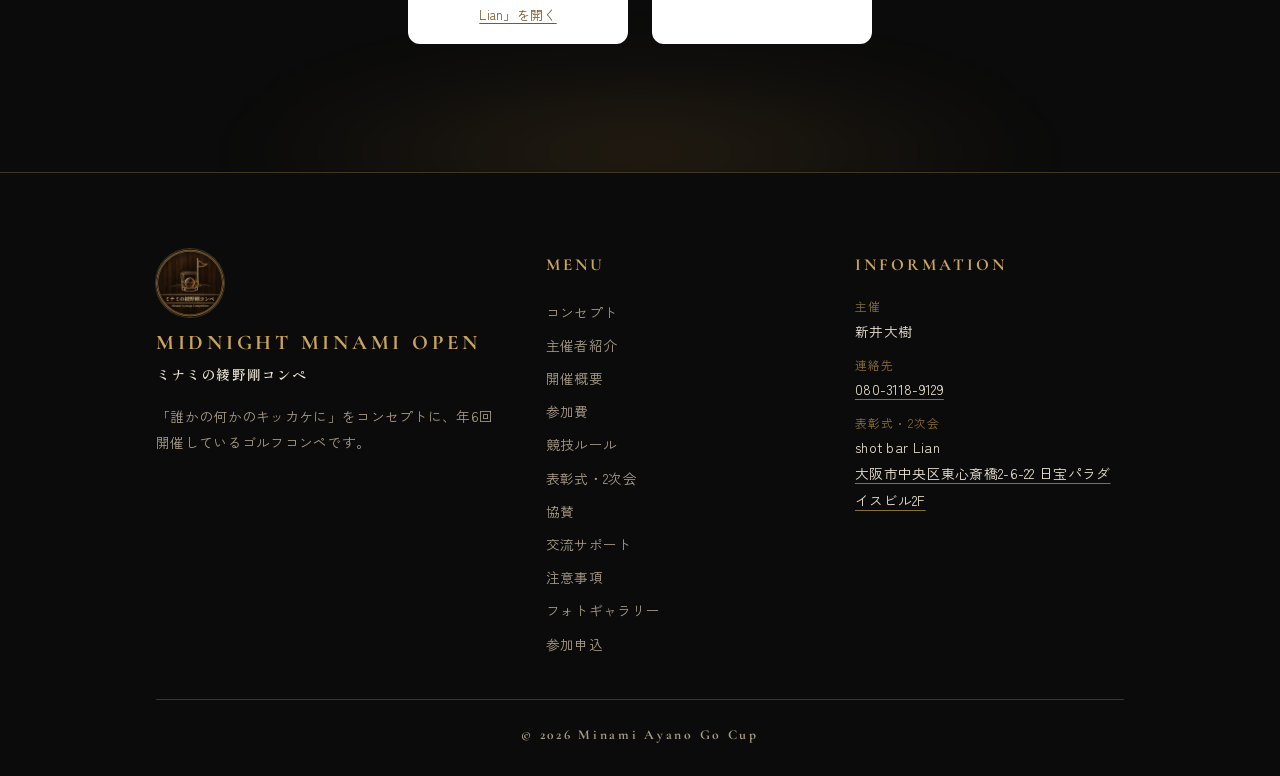
==== commit a464ce26: "協賛の連絡先表記を削除し、主催者名を新井大樹に変更 Co-authored-by: Cursor <cursoragent@cursor.com>" ====
--- a/index.html
+++ b/index.html
@@ -133,10 +133,10 @@
 <section class="sec sec--alt" id="master">
   <div class="wrap">
     <div class="master">
-      <div class="master-photo" data-slideshow aria-roledescription="スライドショー" aria-label="主催 新井だいきの写真">
-        <img class="slide is-active" src="images/organizer/organizer-01-illustration.jpg?v=20261002" alt="ゴルフクラブを持つ新井だいきのイラスト" width="626" height="909">
-        <img class="slide" src="images/organizer/organizer-02-imamiya-ebisu.jpg?v=20261002" alt="今宮戎神社で福笹の袋を掲げる新井だいき" width="768" height="1024" loading="lazy">
-        <img class="slide slide--golf" src="images/organizer/organizer-03-golf.jpg?v=20261002" alt="ゴルフ場でアプローチショットを打つ新井だいき" width="576" height="1024" loading="lazy">
+      <div class="master-photo" data-slideshow aria-roledescription="スライドショー" aria-label="主催 新井大樹の写真">
+        <img class="slide is-active" src="images/organizer/organizer-01-illustration.jpg?v=20261002" alt="ゴルフクラブを持つ新井大樹のイラスト" width="626" height="909">
+        <img class="slide" src="images/organizer/organizer-02-imamiya-ebisu.jpg?v=20261002" alt="今宮戎神社で福笹の袋を掲げる新井大樹" width="768" height="1024" loading="lazy">
+        <img class="slide slide--golf" src="images/organizer/organizer-03-golf.jpg?v=20261002" alt="ゴルフ場でアプローチショットを打つ新井大樹" width="576" height="1024" loading="lazy">
         <div class="slide-dots" role="group" aria-label="表示する写真を選ぶ">
           <button type="button" aria-label="1枚目を表示" aria-current="true"></button>
           <button type="button" aria-label="2枚目を表示"></button>
@@ -145,7 +145,7 @@
       </div>
       <div>
         <h2 class="sec-head sec-head--left" style="margin-bottom:28px"><span class="sec-en">The Master</span><span class="sec-jp">主催者紹介</span></h2>
-        <p class="master-name">新井だいき</p>
+        <p class="master-name">新井大樹</p>
         <ul class="master-titles">
           <li>ミナミの綾野剛コンペ　主催</li>
           <li>shot bar Lian</li>
@@ -284,10 +284,7 @@
   <div class="wrap">
     <h2 class="sec-head"><span class="sec-en">Sponsor</span><span class="sec-jp">協賛</span></h2>
     <div class="sponsor gold-frame">
-      <p class="quote">協賛を募集しております。協賛品をご提供いただける方は、お手数ですが事前に新井、山本までご連絡ください。協賛いただいた方には、特別に表彰式でお仕事紹介の時間を設けますので、一言お願いいたします。</p>
-      <!-- 【主催者確認】山本さんの表記（フルネームか姓のみか） -->
-      <p class="sponsor-contact">ご連絡先：新井、山本</p>
-    </div>
+      <p class="quote">協賛を募集しております。協賛品をご提供いただける方は、お手数ですが事前に新井、山本までご連絡ください。協賛いただいた方には、特別に表彰式でお仕事紹介の時間を設けますので、一言お願いいたします。</p>    </div>
   </div>
 </section>
 
@@ -414,7 +411,7 @@
       <div class="foot-col">
         <h4>Information</h4>
         <dl>
-          <dt>主催</dt><dd>新井だいき</dd>
+          <dt>主催</dt><dd>新井大樹</dd>
           <dt>連絡先</dt><dd><a class="foot-map" href="tel:08031189129">080-3118-9129</a></dd>
           <dt>表彰式・2次会</dt><dd>shot bar Lian<br><a class="foot-map" href="https://www.google.com/maps/search/?api=1&amp;query=%E5%A4%A7%E9%98%AA%E5%B8%82%E4%B8%AD%E5%A4%AE%E5%8C%BA%E6%9D%B1%E5%BF%83%E6%96%8E%E6%A9%8B2-6-22+%E6%97%A5%E5%AE%9D%E3%83%91%E3%83%A9%E3%83%80%E3%82%A4%E3%82%B9%E3%83%93%E3%83%AB" target="_blank" rel="noopener noreferrer">大阪市中央区東心斎橋2-6-22 日宝パラダイスビル2F</a></dd>
         </dl>
--- a/css/style.css
+++ b/css/style.css
@@ -297,8 +297,6 @@
 /* ---------- SPONSOR ---------- */
 .sponsor{max-width:760px;margin:0 auto;text-align:center}
 .sponsor .quote{text-align:left;max-width:34em;margin:0 auto}
-.sponsor-contact{margin-top:1.6rem;font-family:var(--mincho);font-weight:600;letter-spacing:.1em;color:var(--gold-bright)}
-
 /* ---------- CONNECT ---------- */
 .connect-cards{list-style:none;display:grid;grid-template-columns:repeat(3,minmax(0,1fr));gap:16px;margin-top:2.2rem}
 .connect-cards li{padding:28px 22px;text-align:center;font-family:var(--mincho);font-weight:600;font-size:1.02rem;letter-spacing:.08em;color:var(--text);line-height:1.8;
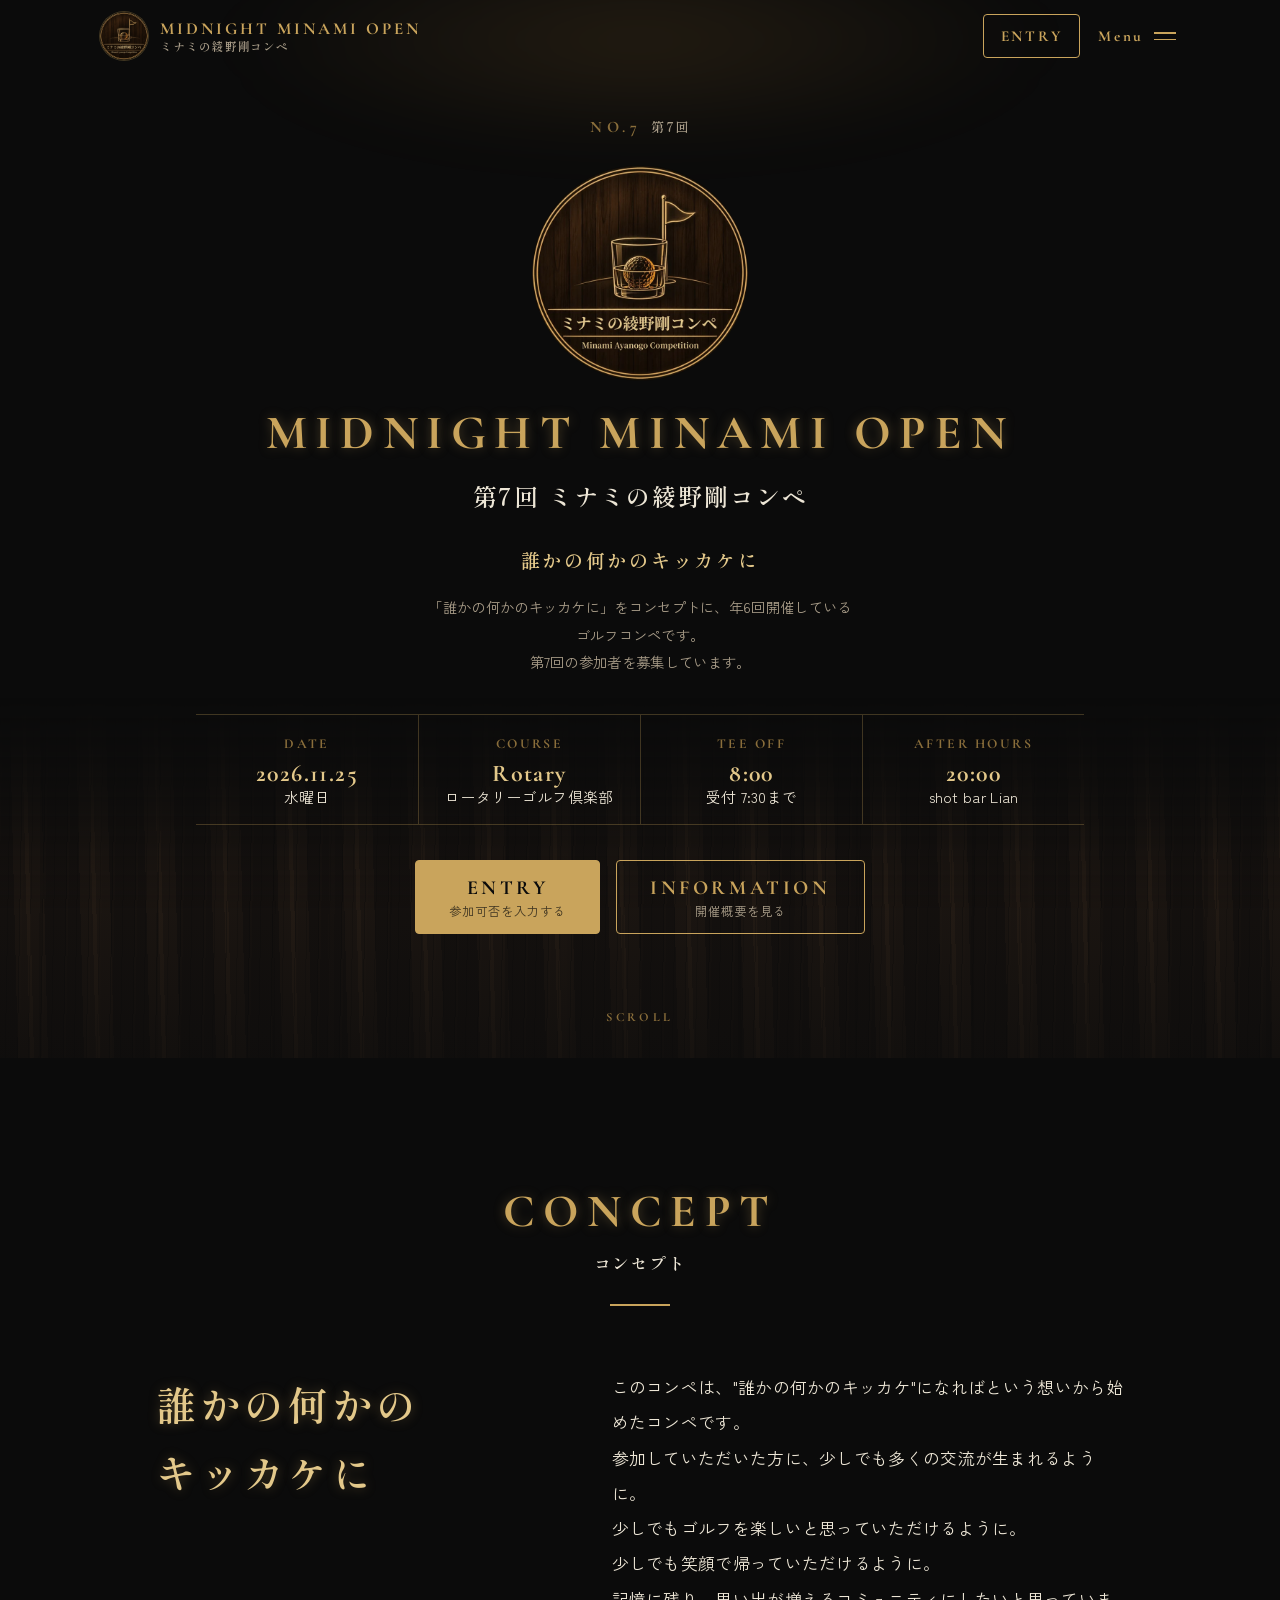
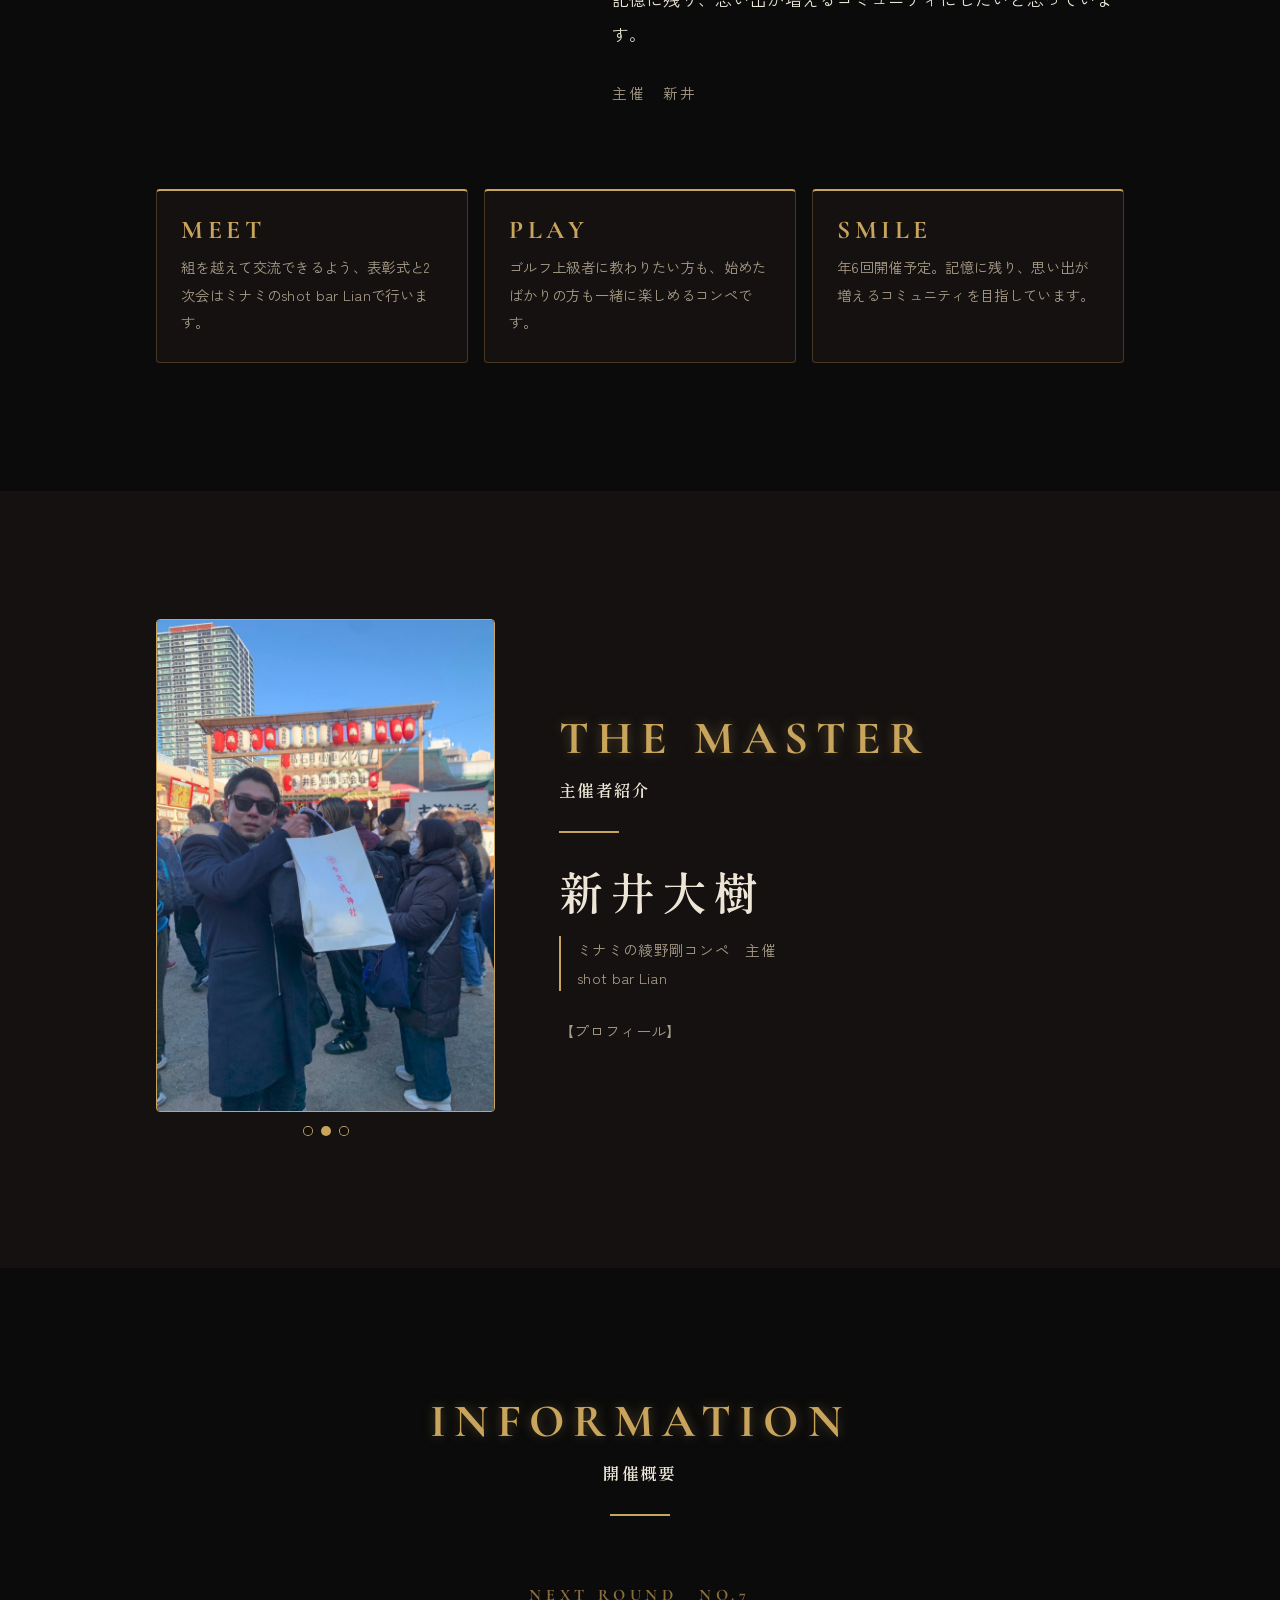
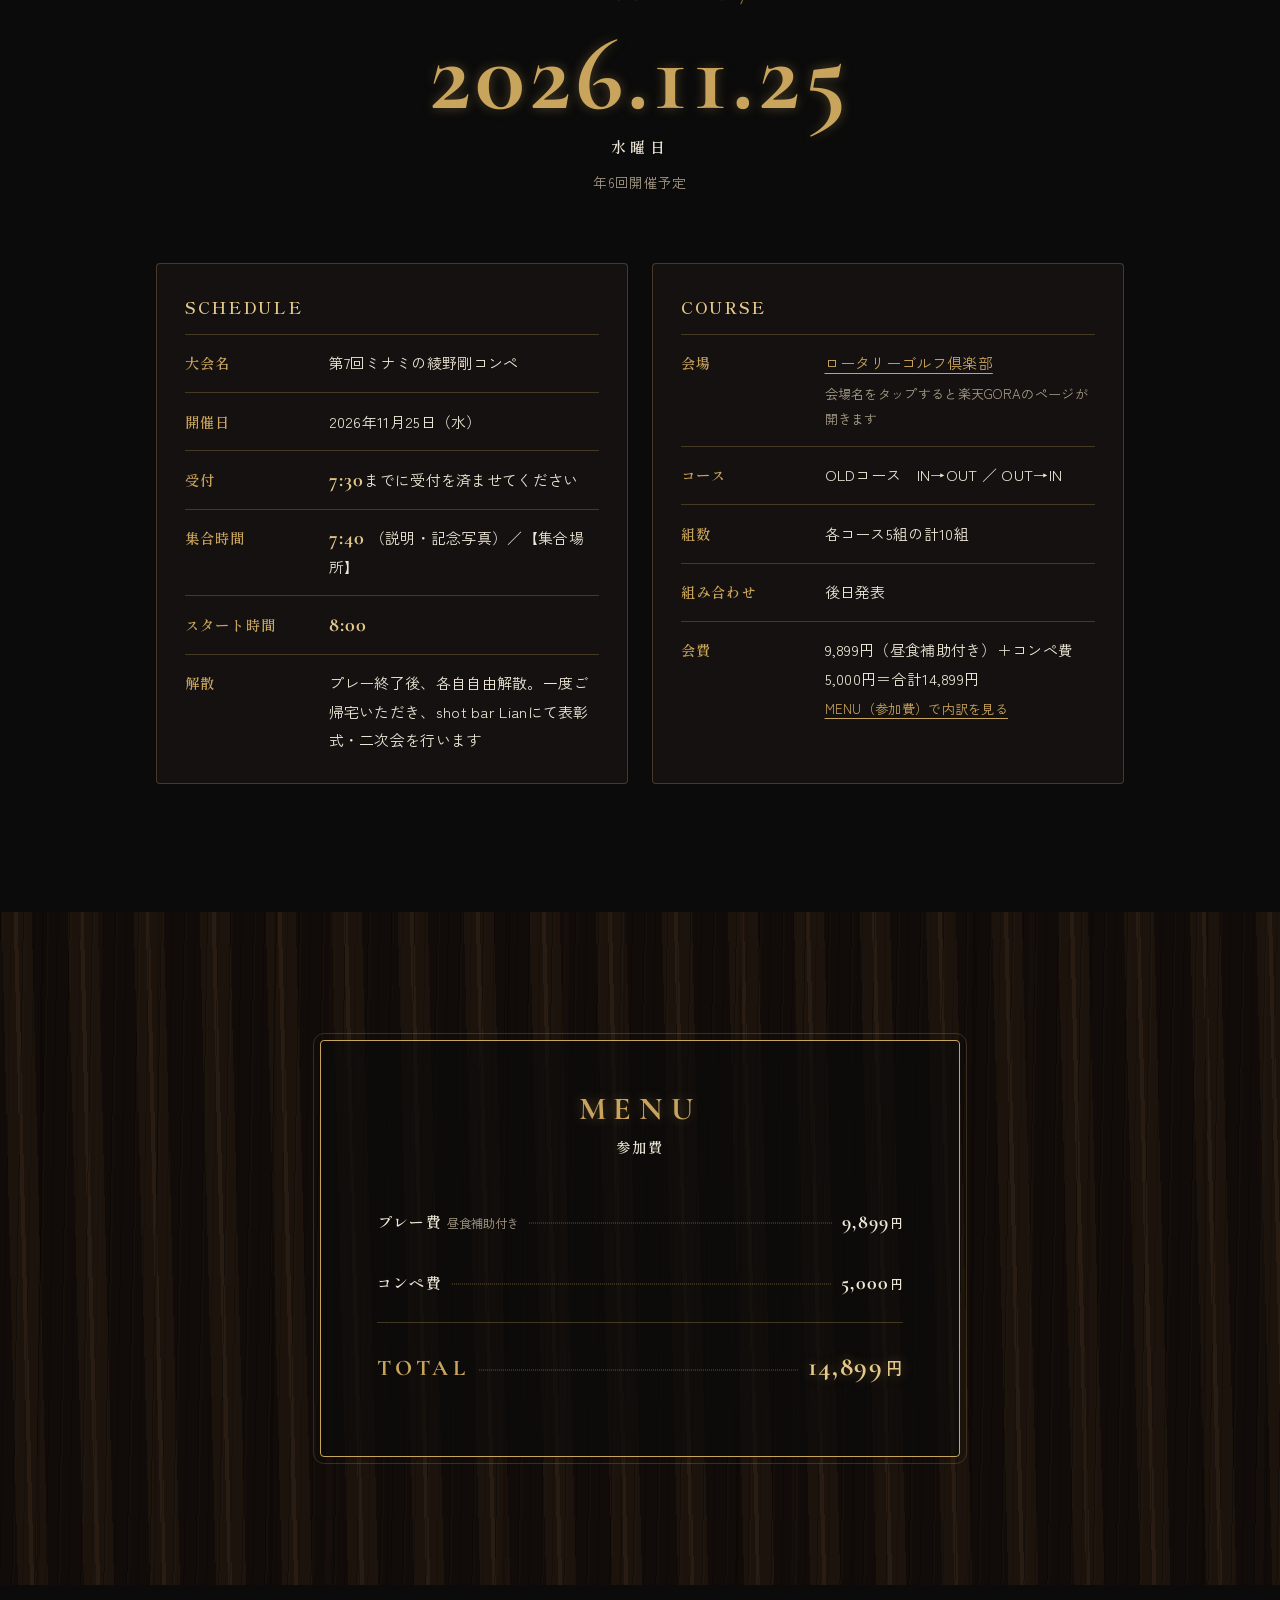
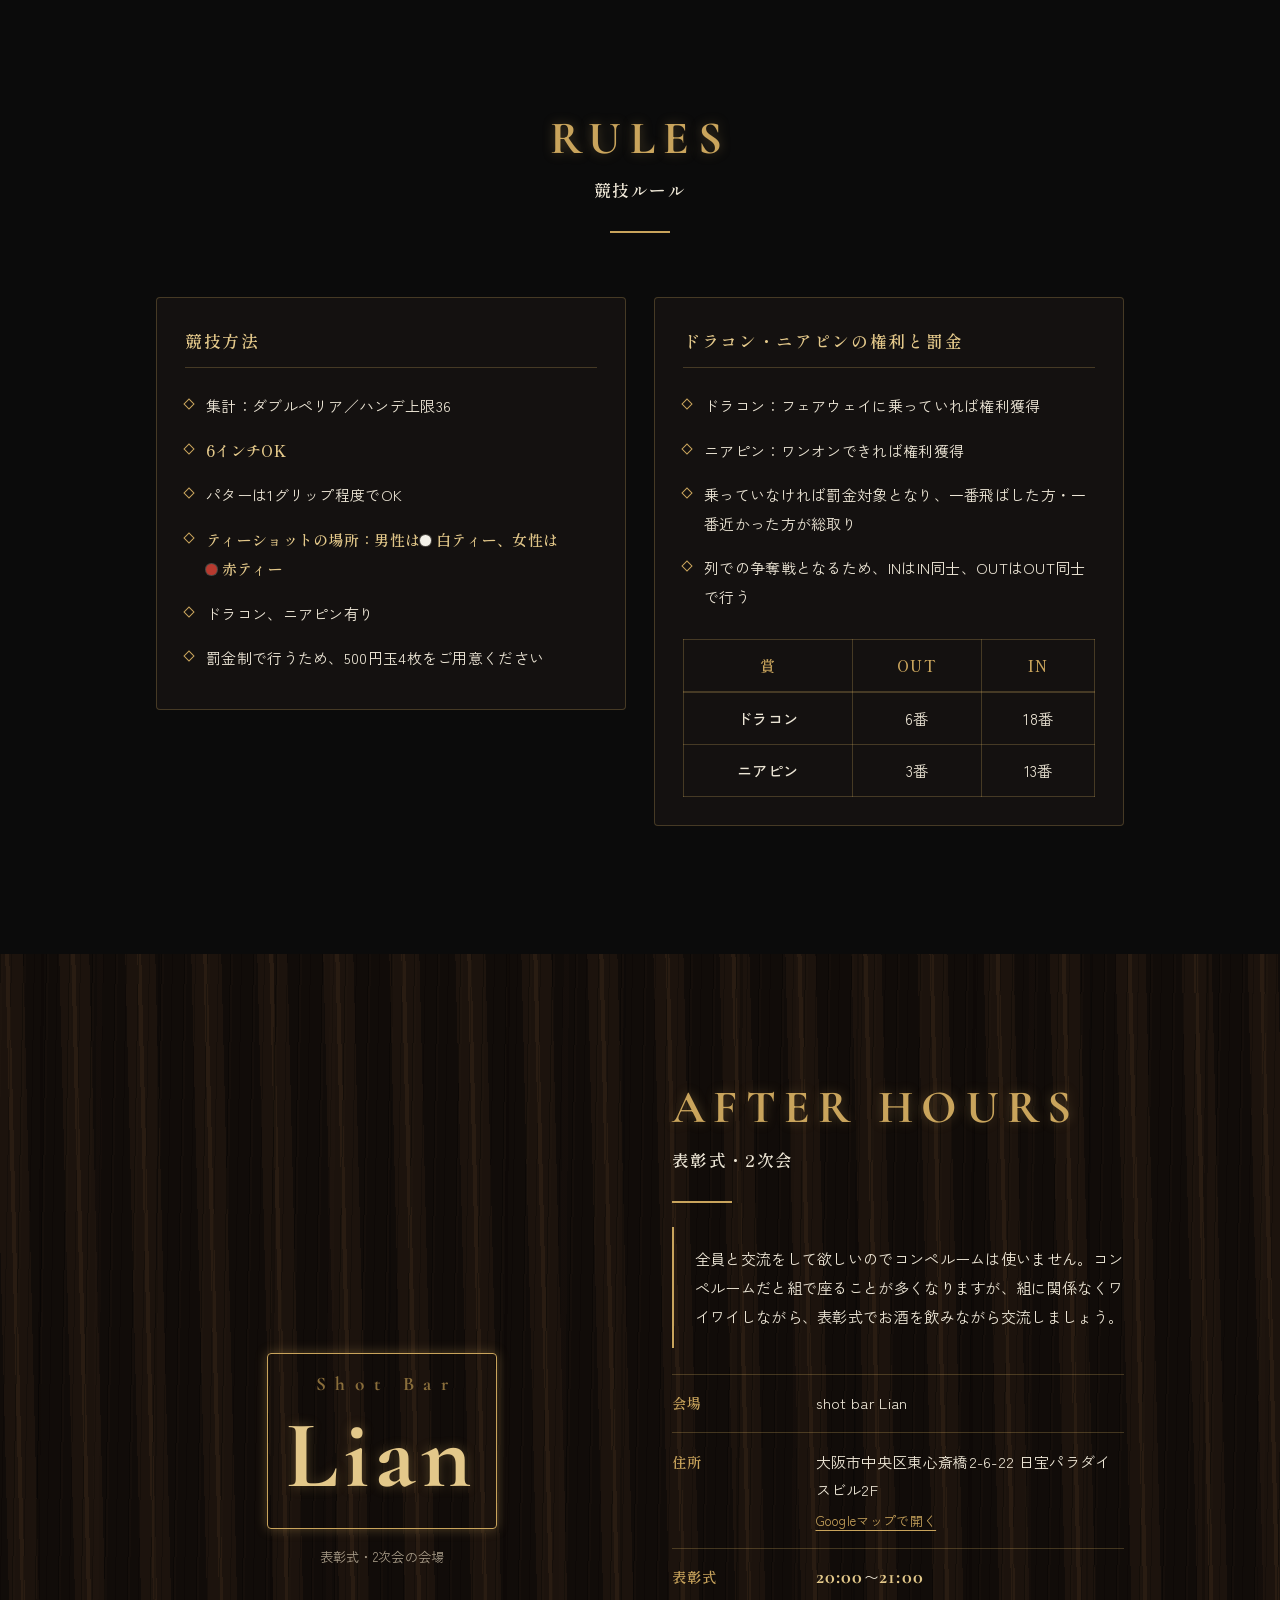
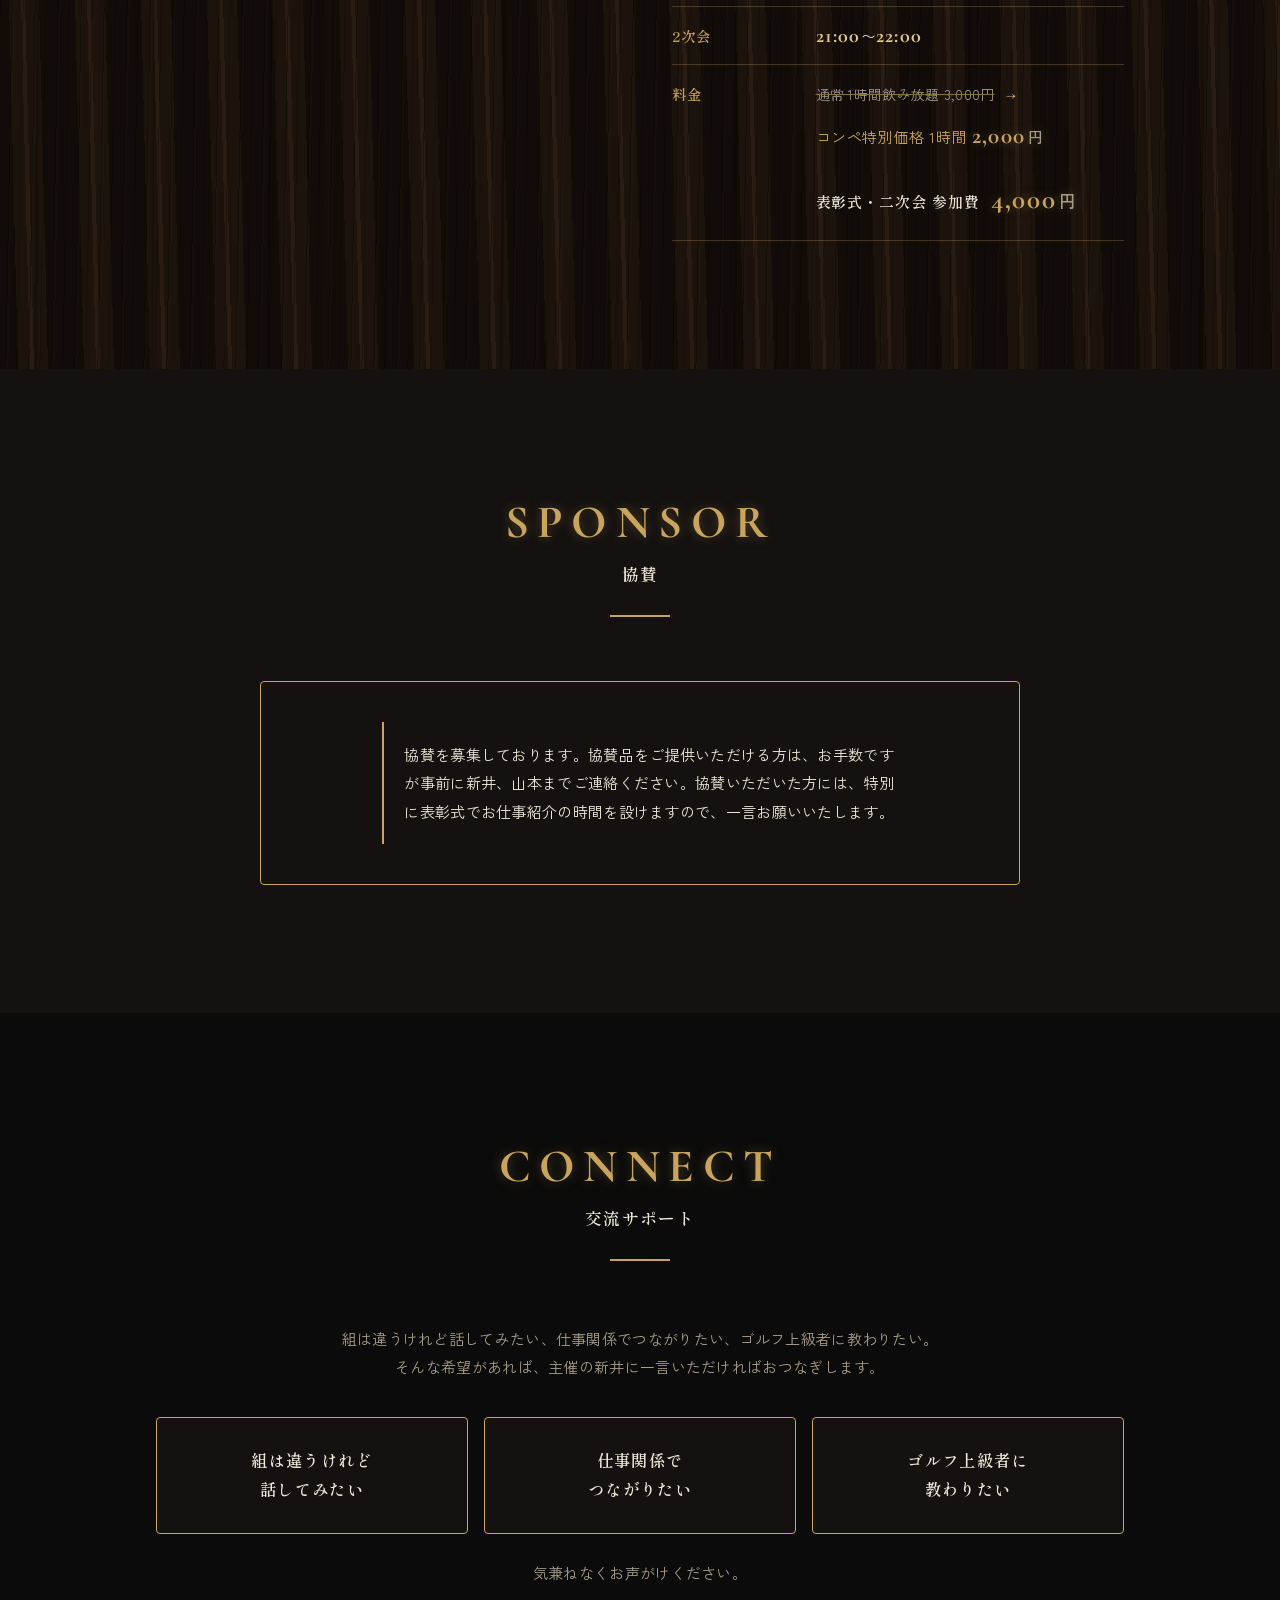
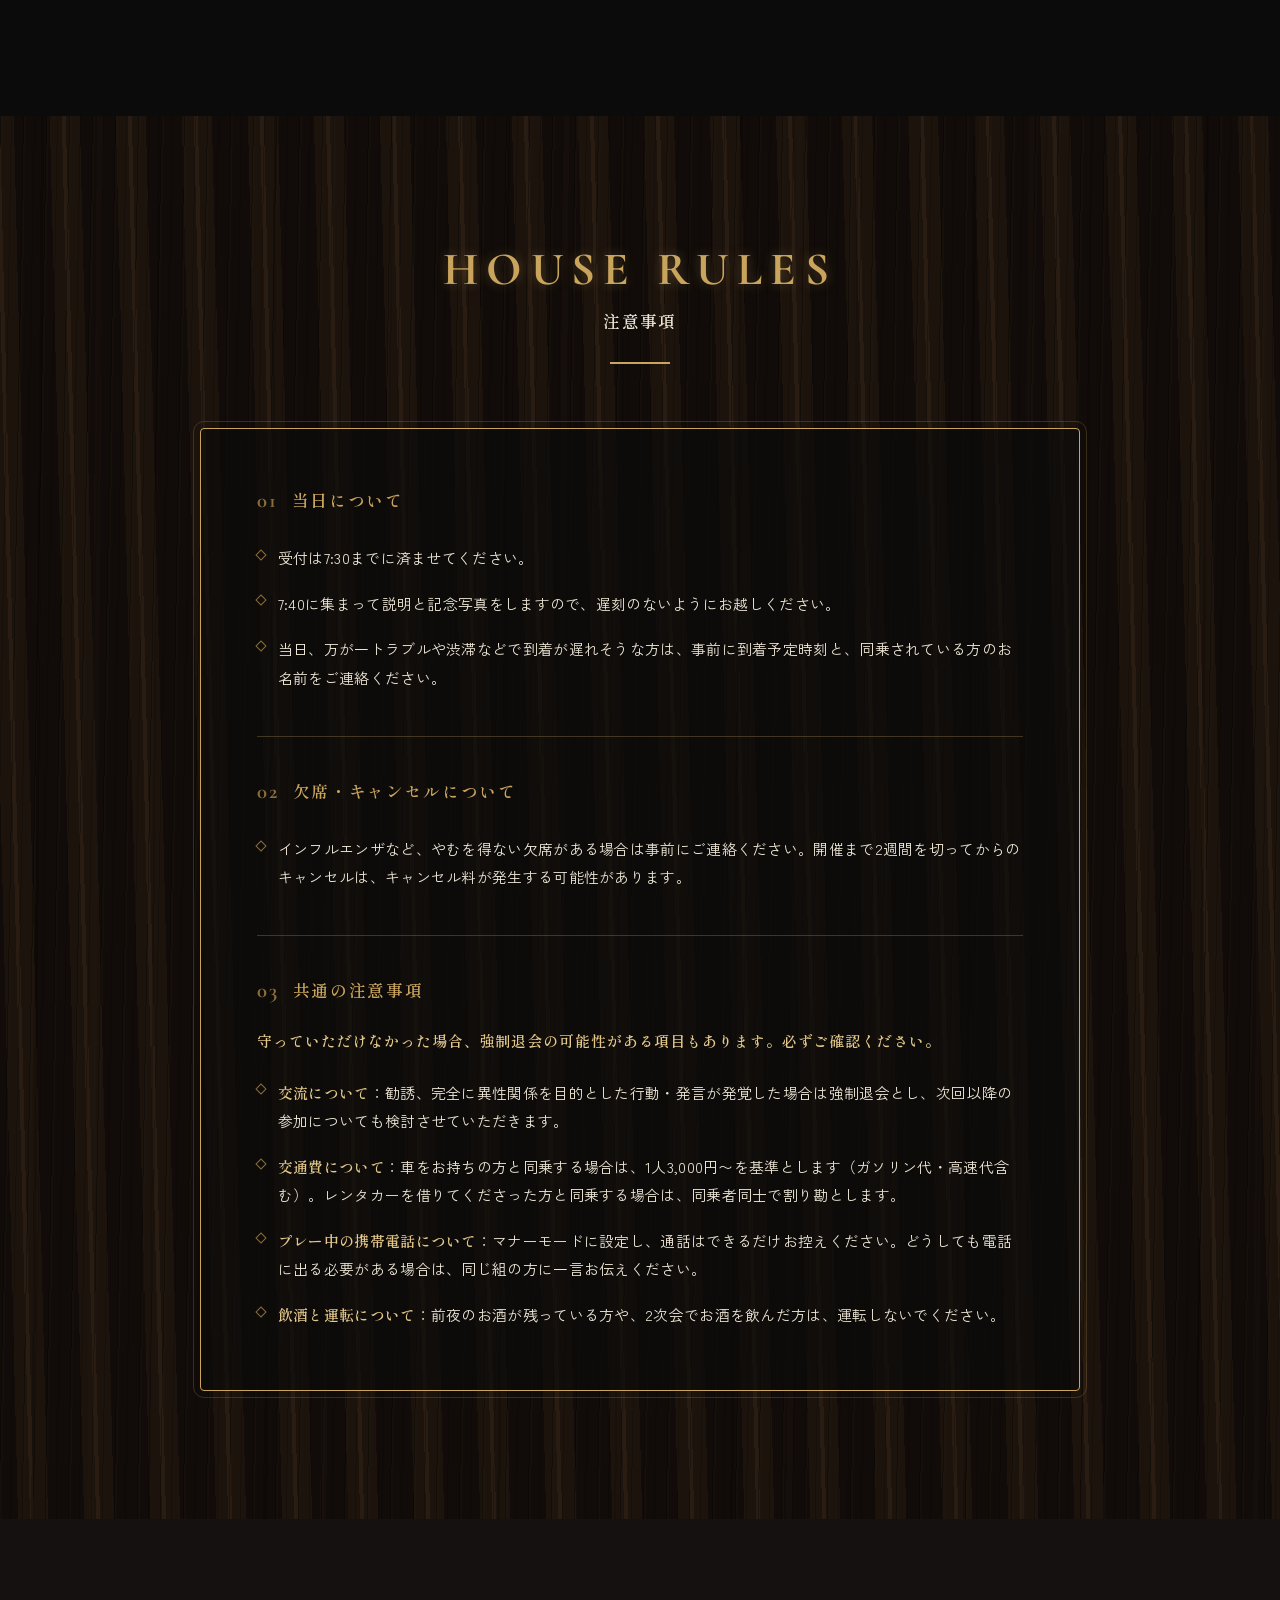
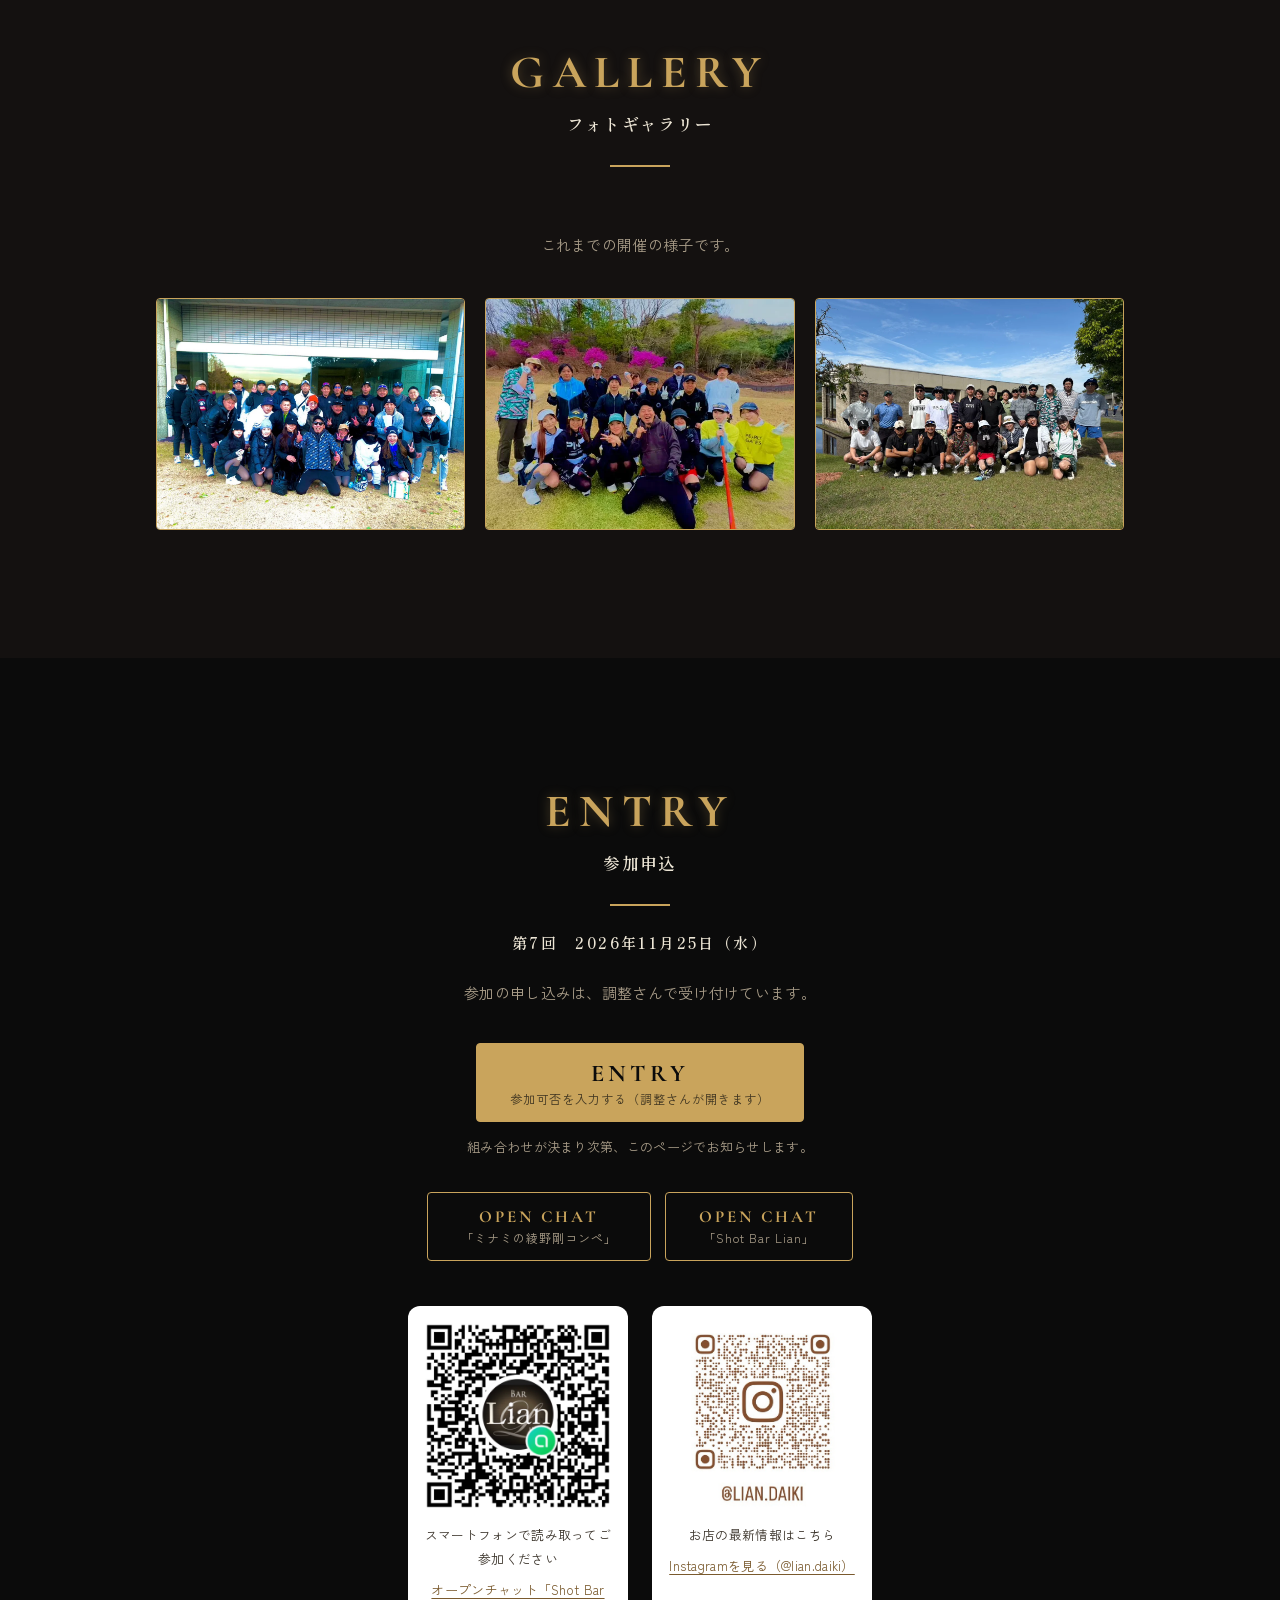
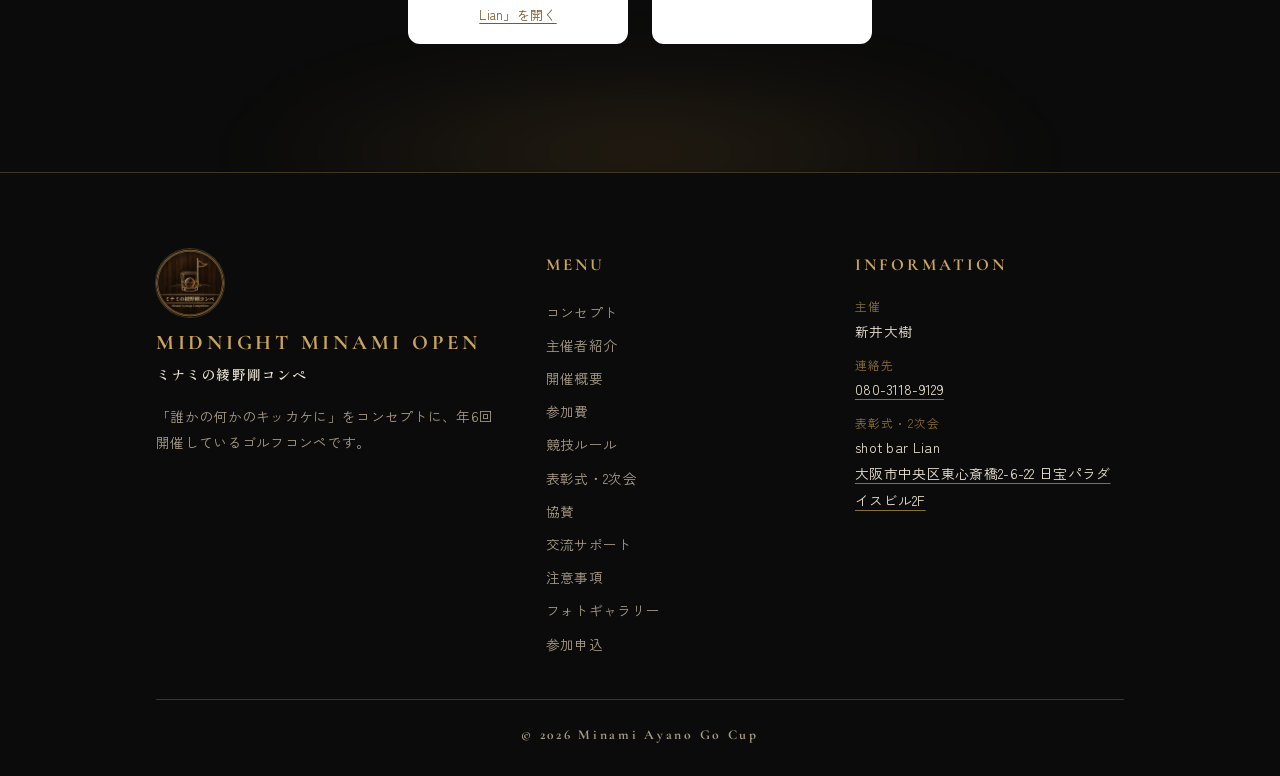
==== commit a85b351c: "トップのリード文が単語の途中で改行されないよう調整 Co-authored-by: Cursor <cursoragent@cursor.com>" ====
--- a/index.html
+++ b/index.html
@@ -89,7 +89,7 @@
       <span class="jp">第7回 ミナミの綾野剛コンペ</span>
     </h1>
     <p class="hero-copy">誰かの何かのキッカケに</p>
-    <p class="hero-lead">「誰かの何かのキッカケに」をコンセプトに、年6回開催しているゴルフコンペです。<br>第7回の参加者を募集しています。</p>
+    <p class="hero-lead"><span class="ph">「誰かの何かのキッカケに」を</span><span class="ph">コンセプトに、</span><span class="ph">年6回開催している</span><span class="ph">ゴルフコンペです。</span><br><span class="ph">第7回の参加者を</span><span class="ph">募集しています。</span></p>
 
     <dl class="hero-info">
       <div><dt>Date</dt><dd><span class="num">2026.11.25</span>水曜日</dd></div>
--- a/css/style.css
+++ b/css/style.css
@@ -195,6 +195,7 @@
 .hero-title .jp{display:block;font-family:var(--mincho);font-weight:600;font-size:clamp(1.05rem,2.6vw,1.5rem);letter-spacing:.08em;color:var(--text);margin-top:.7rem}
 .hero-copy{font-family:var(--mincho);font-weight:600;font-size:clamp(1rem,2.2vw,1.2rem);letter-spacing:.14em;color:var(--gold-bright);margin-top:1.5rem}
 .hero-lead{max-width:38em;margin:.9rem auto 0;font-size:.9rem;color:var(--text-muted);text-wrap:pretty}
+.hero-lead .ph{display:inline-block}
 .hero-info{display:grid;grid-template-columns:repeat(4,minmax(0,1fr));margin:2.4rem auto 2.2rem;width:100%;max-width:900px;border-top:1px solid var(--line);border-bottom:1px solid var(--line)}
 .hero-info div{padding:1rem 12px;min-width:0}
 .hero-info div+div{border-left:1px solid var(--line)}
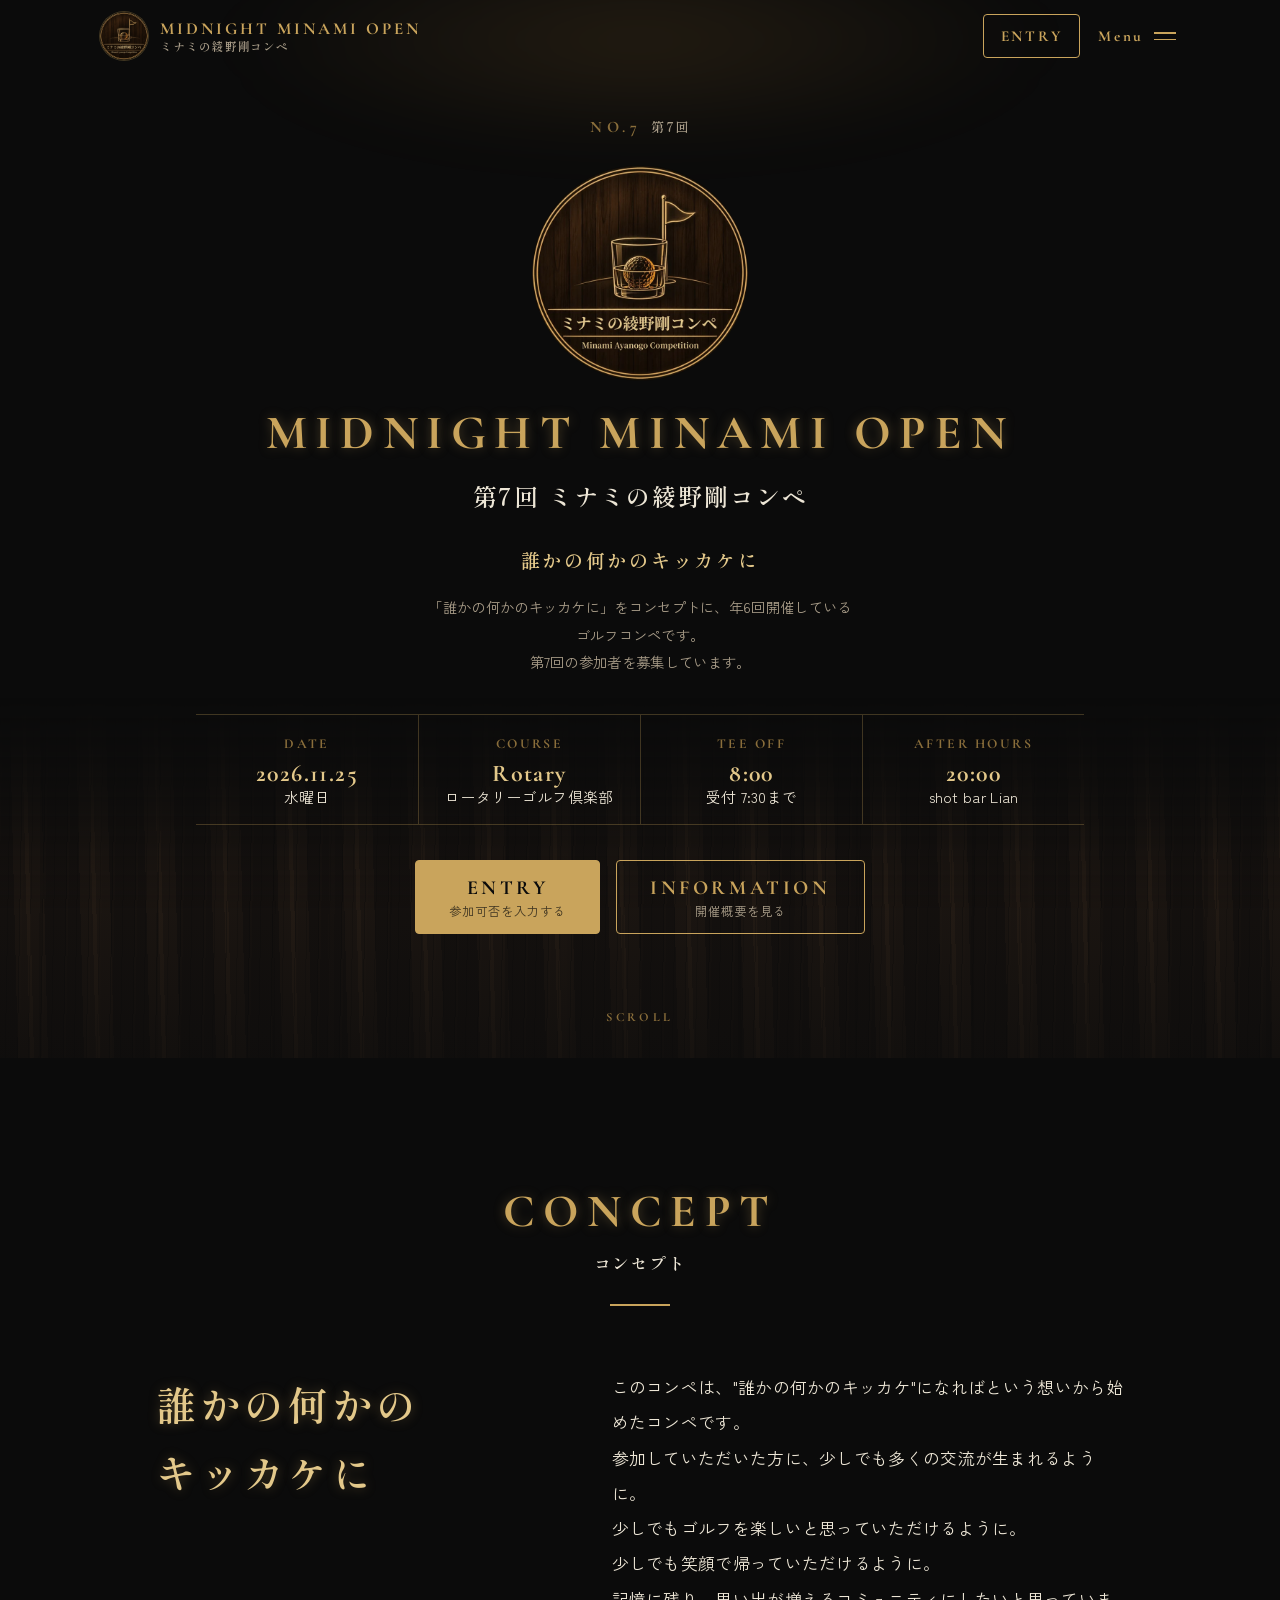
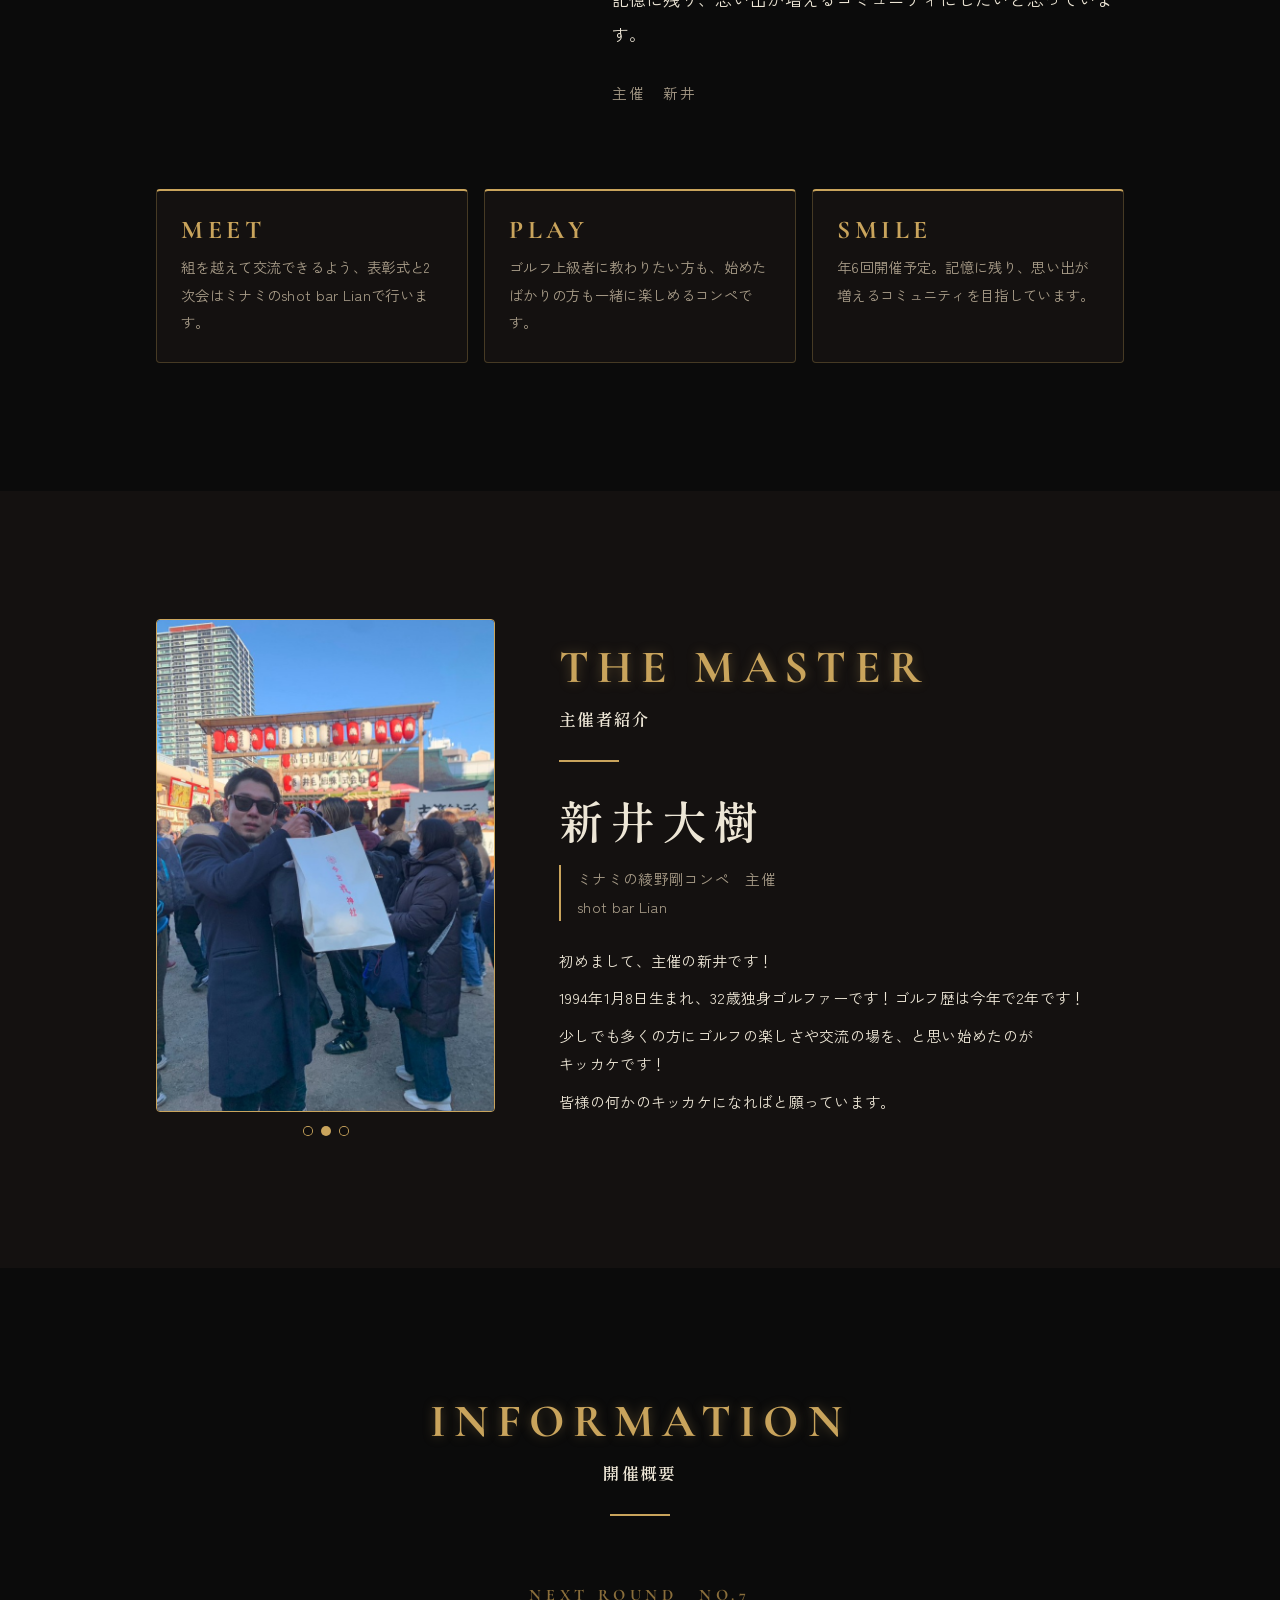
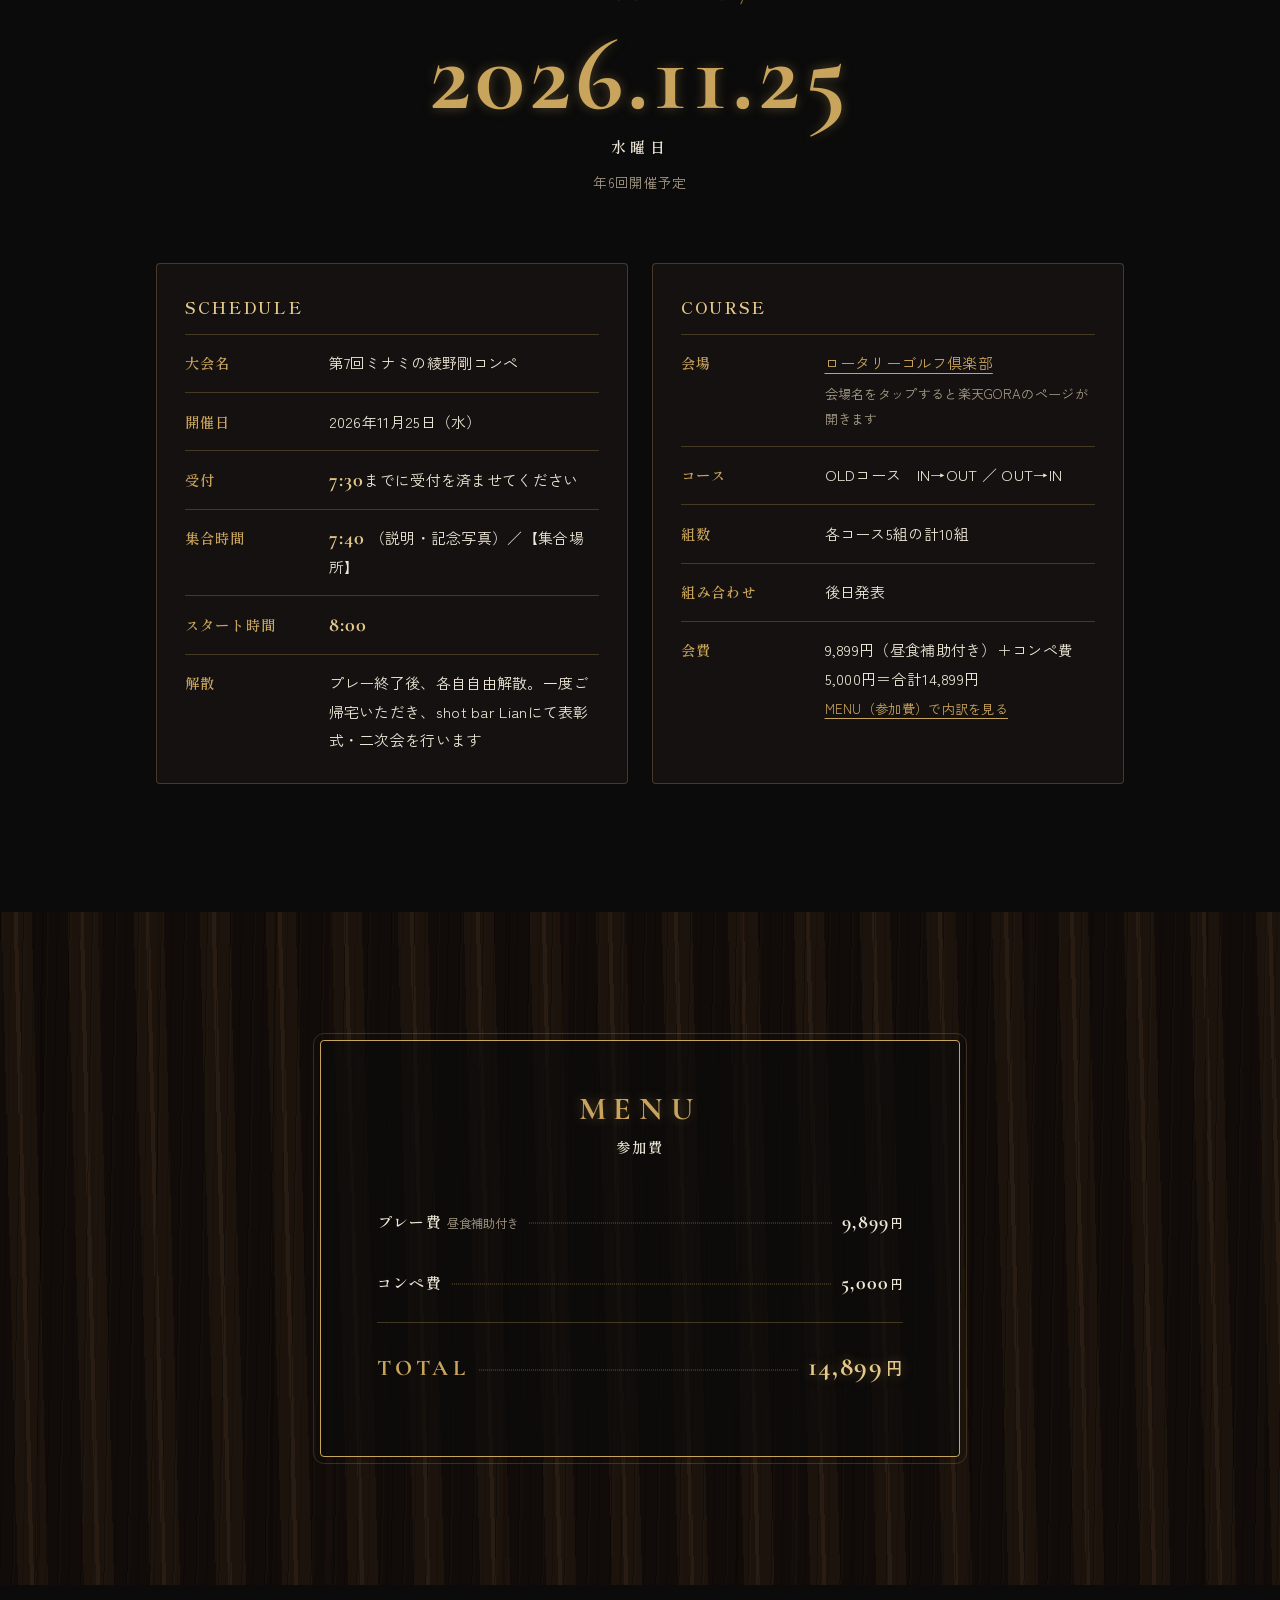
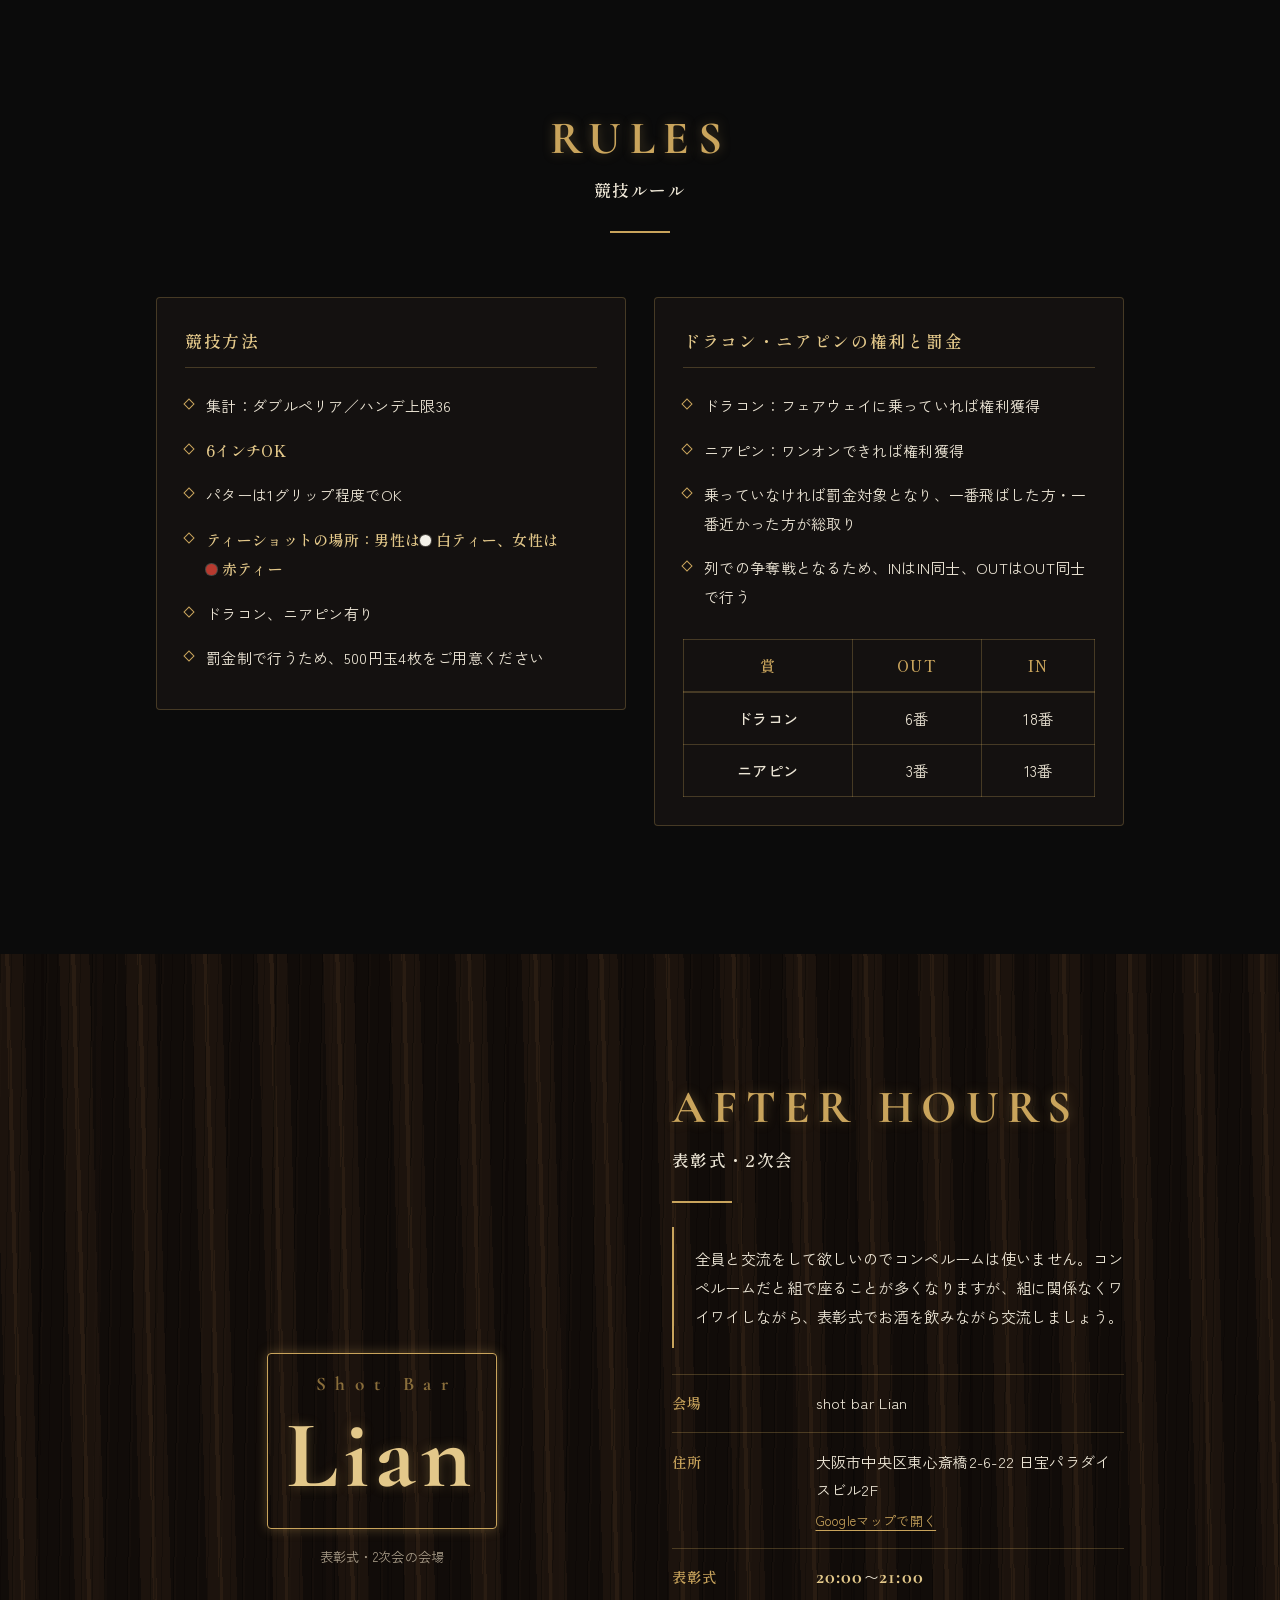
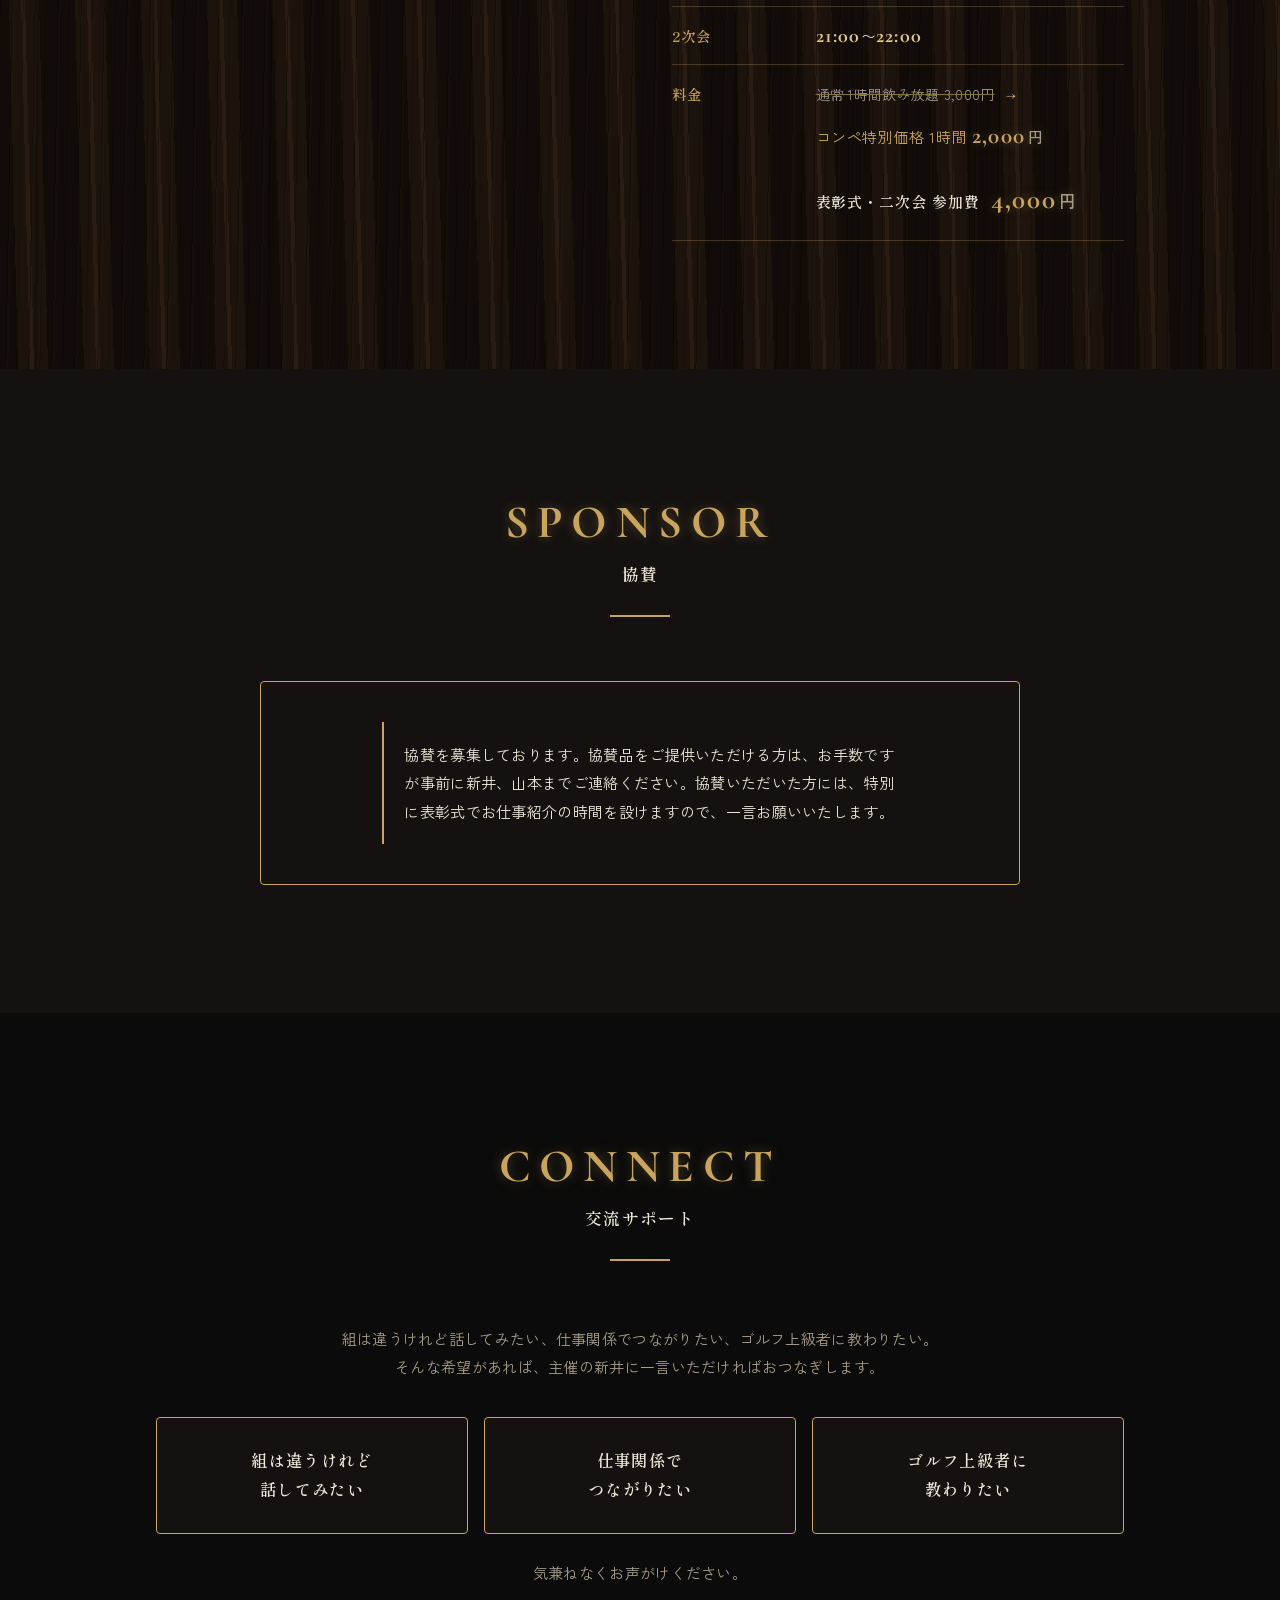
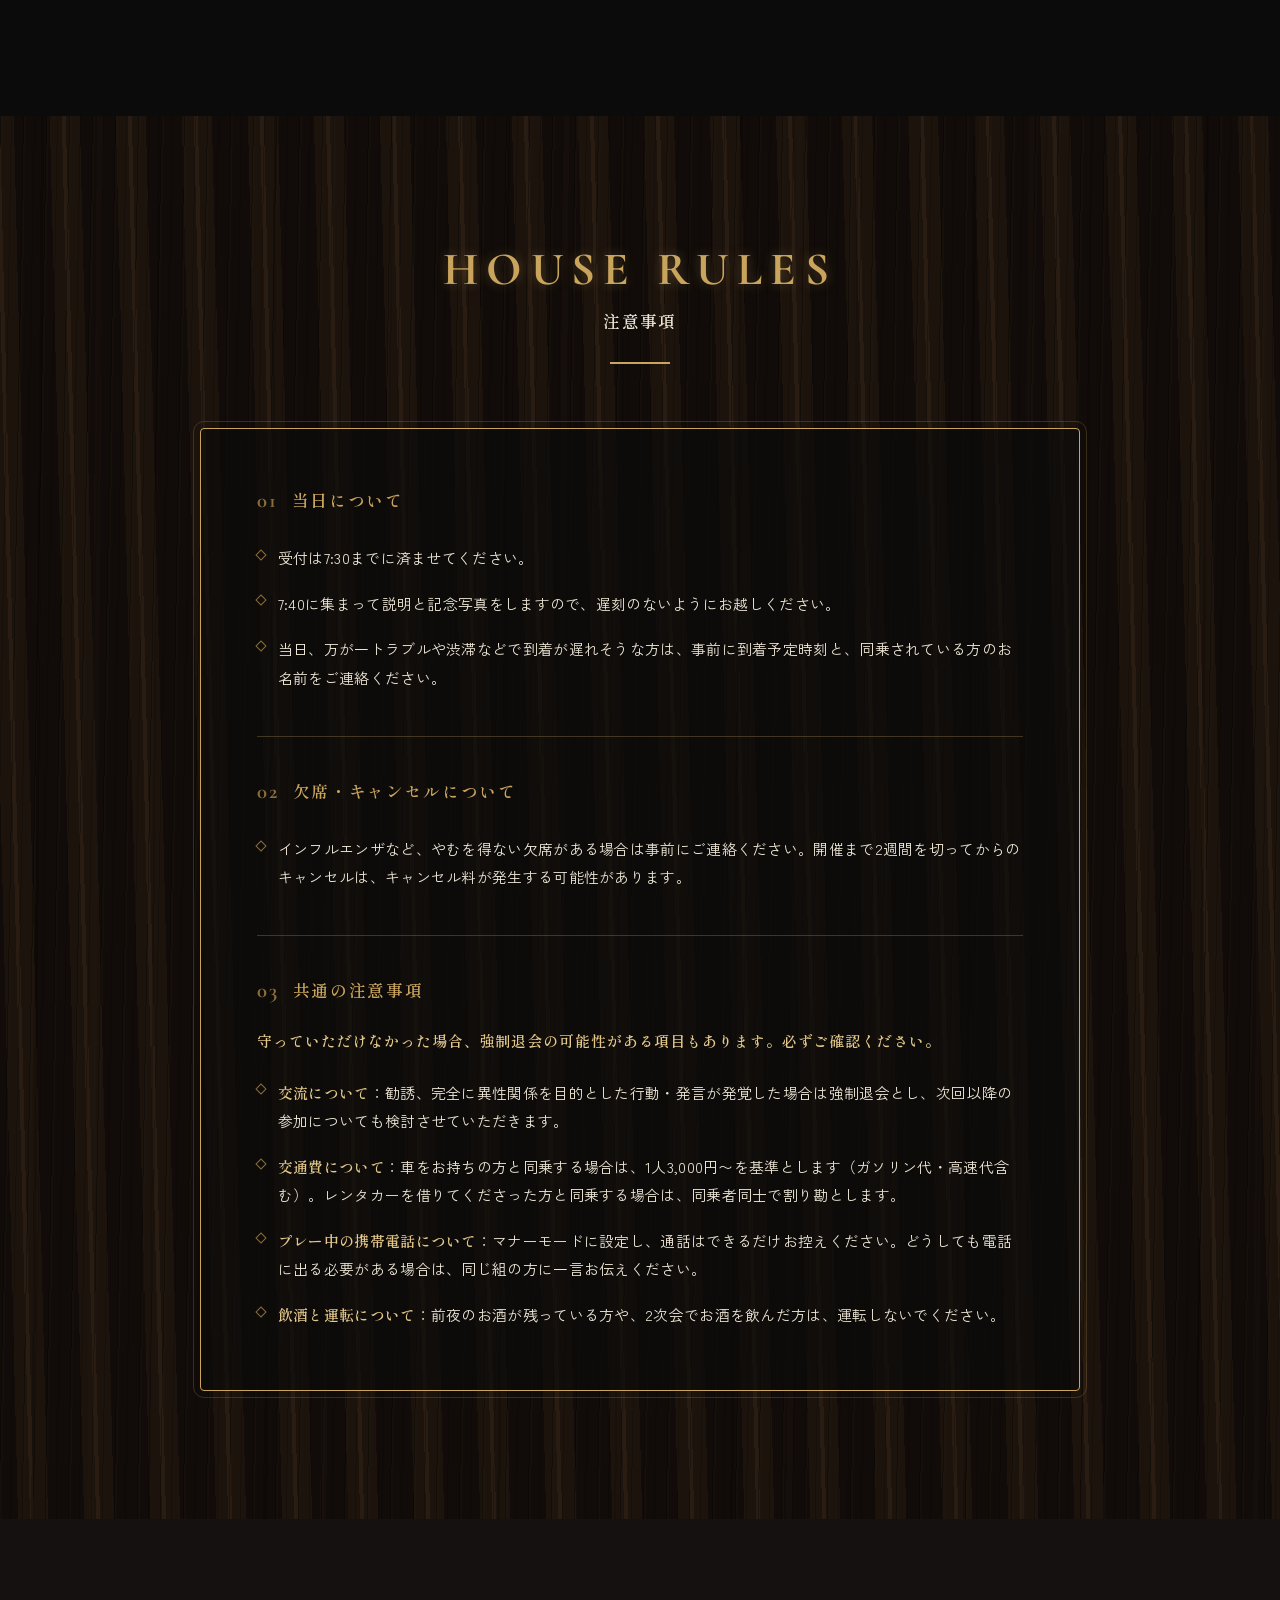
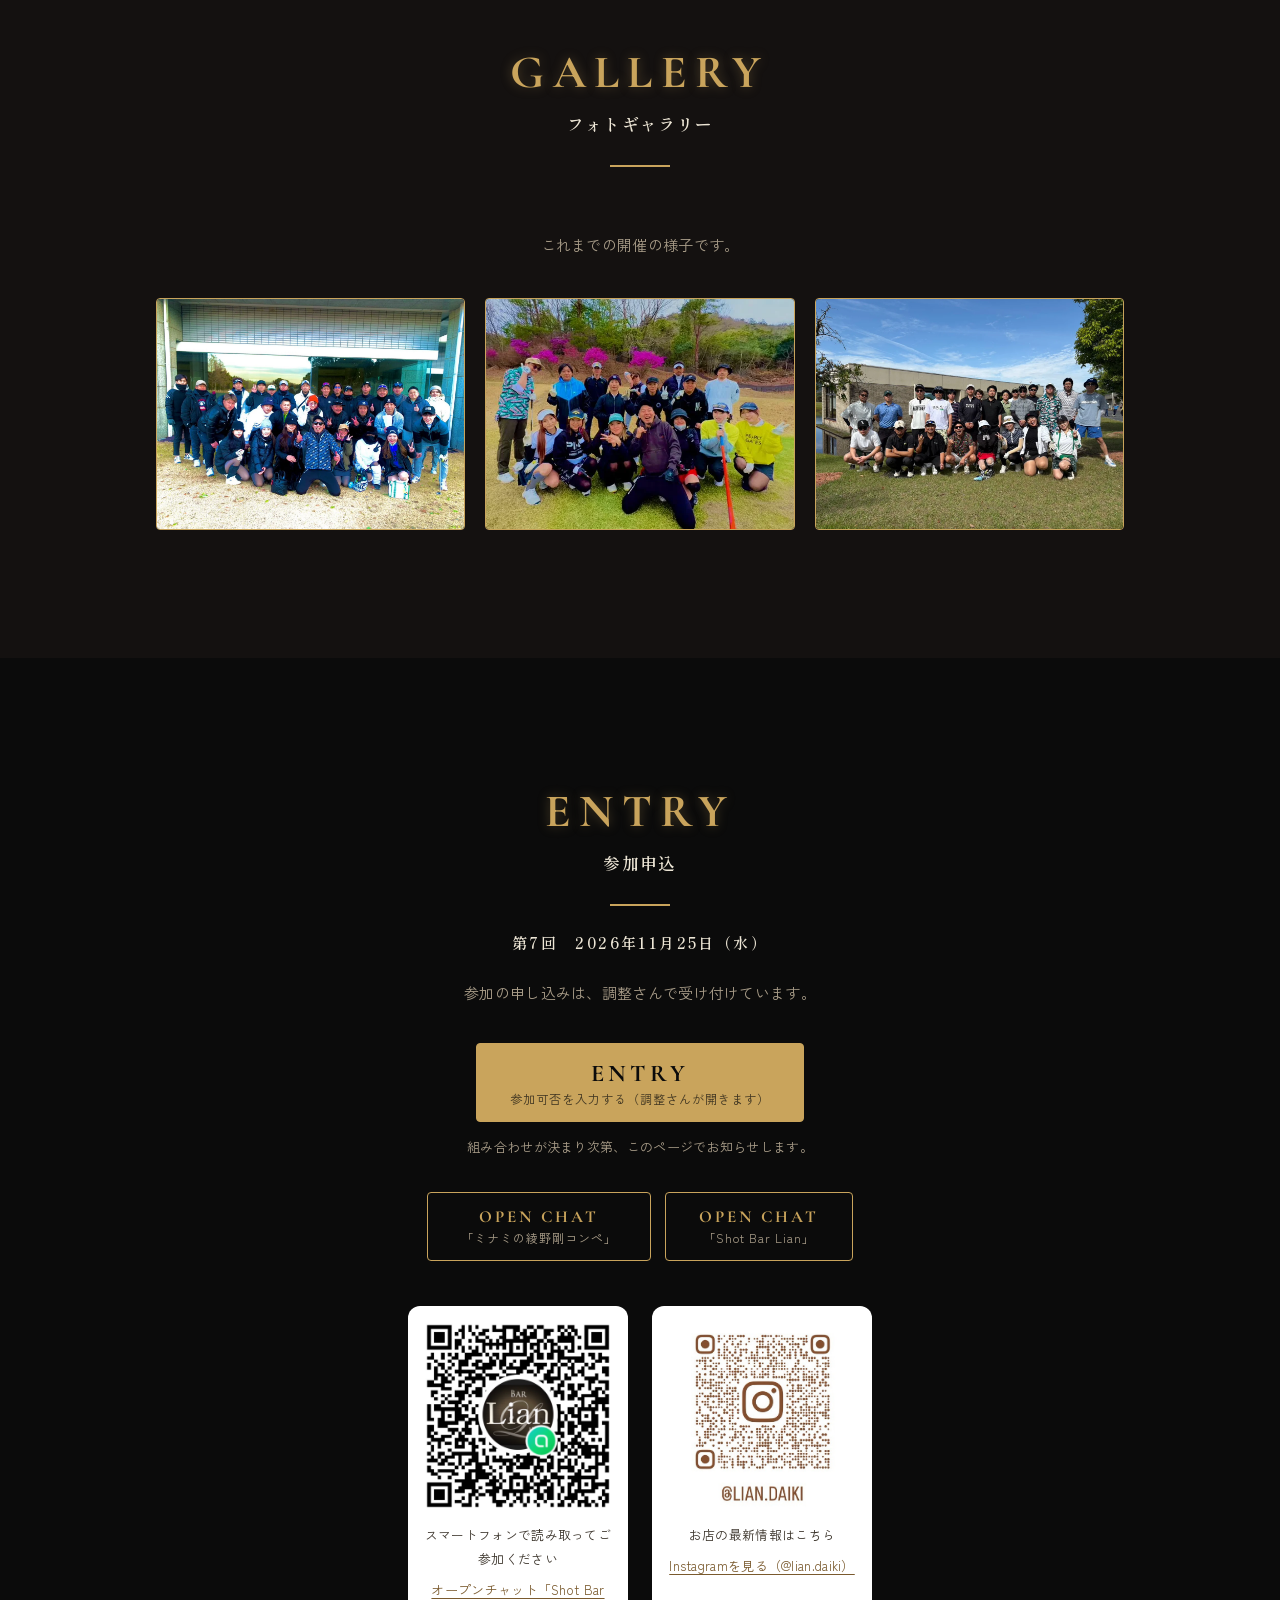
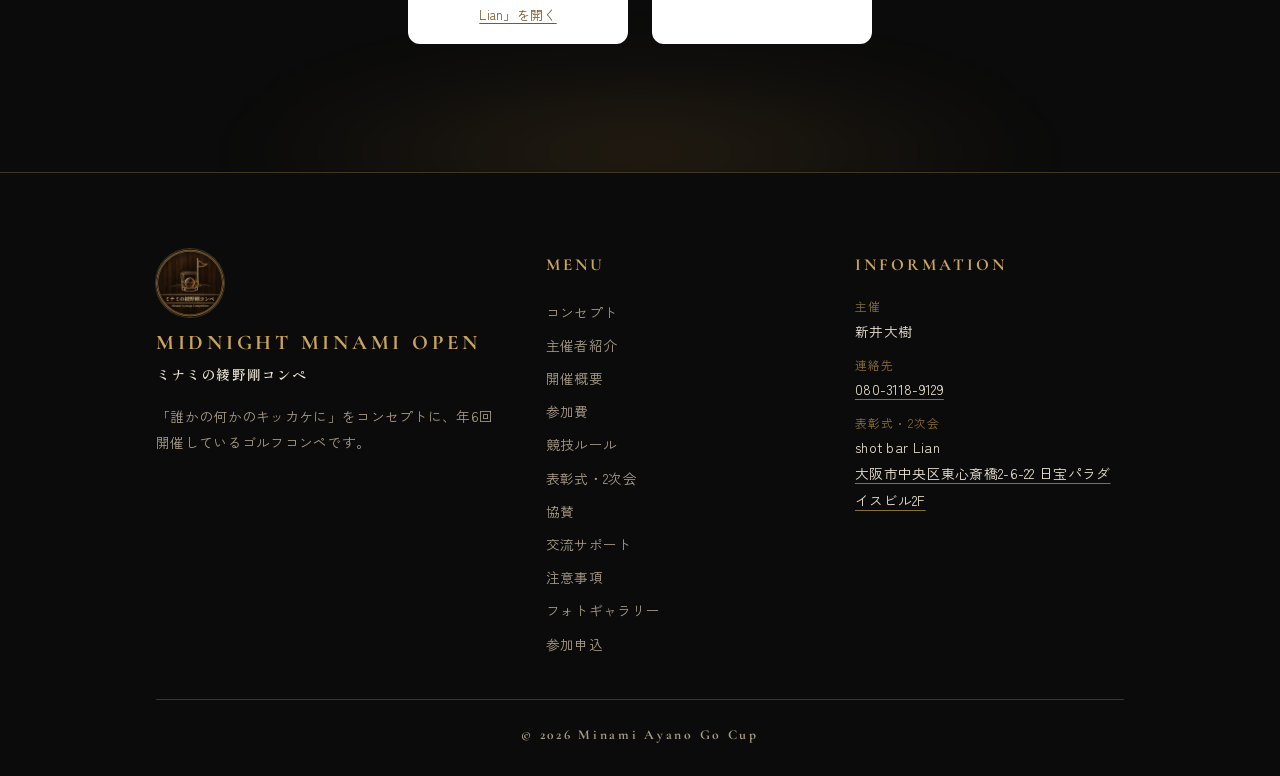
==== commit 0cf10ca9: "主催者紹介にプロフィール文を追加 Co-authored-by: Cursor <cursoragent@cursor.com>" ====
--- a/index.html
+++ b/index.html
@@ -150,7 +150,12 @@
           <li>ミナミの綾野剛コンペ　主催</li>
           <li>shot bar Lian</li>
         </ul>
-        <p class="master-profile">【プロフィール】</p>
+        <div class="master-profile">
+          <p>初めまして、主催の新井です！</p>
+          <p>1994年1月8日生まれ、32歳独身ゴルファーです！ゴルフ歴は今年で2年です！</p>
+          <p>少しでも多くの方にゴルフの楽しさや交流の場を、と思い始めたのがキッカケです！</p>
+          <p>皆様の何かのキッカケになればと願っています。</p>
+        </div>
       </div>
     </div>
   </div>
--- a/css/style.css
+++ b/css/style.css
@@ -227,7 +227,8 @@
 .slide-dots button[aria-current="true"]{background:var(--gold)}
 .master-name{font-family:var(--mincho);font-weight:600;font-size:clamp(1.9rem,4.6vw,2.8rem);letter-spacing:.14em;line-height:1.35;color:var(--text)}
 .master-titles{list-style:none;margin-top:.9rem;border-left:2px solid var(--gold);padding-left:1rem;color:var(--text-muted);font-size:.92rem}
-.master-profile{margin-top:1.6rem;max-width:36em;color:var(--text-muted)}
+.master-profile{margin-top:1.6rem;max-width:36em;color:var(--text);word-break:auto-phrase}
+.master-profile p+p{margin-top:.6em}
 
 /* ---------- INFORMATION ---------- */
 .next{text-align:center;margin-bottom:clamp(44px,6vw,68px)}
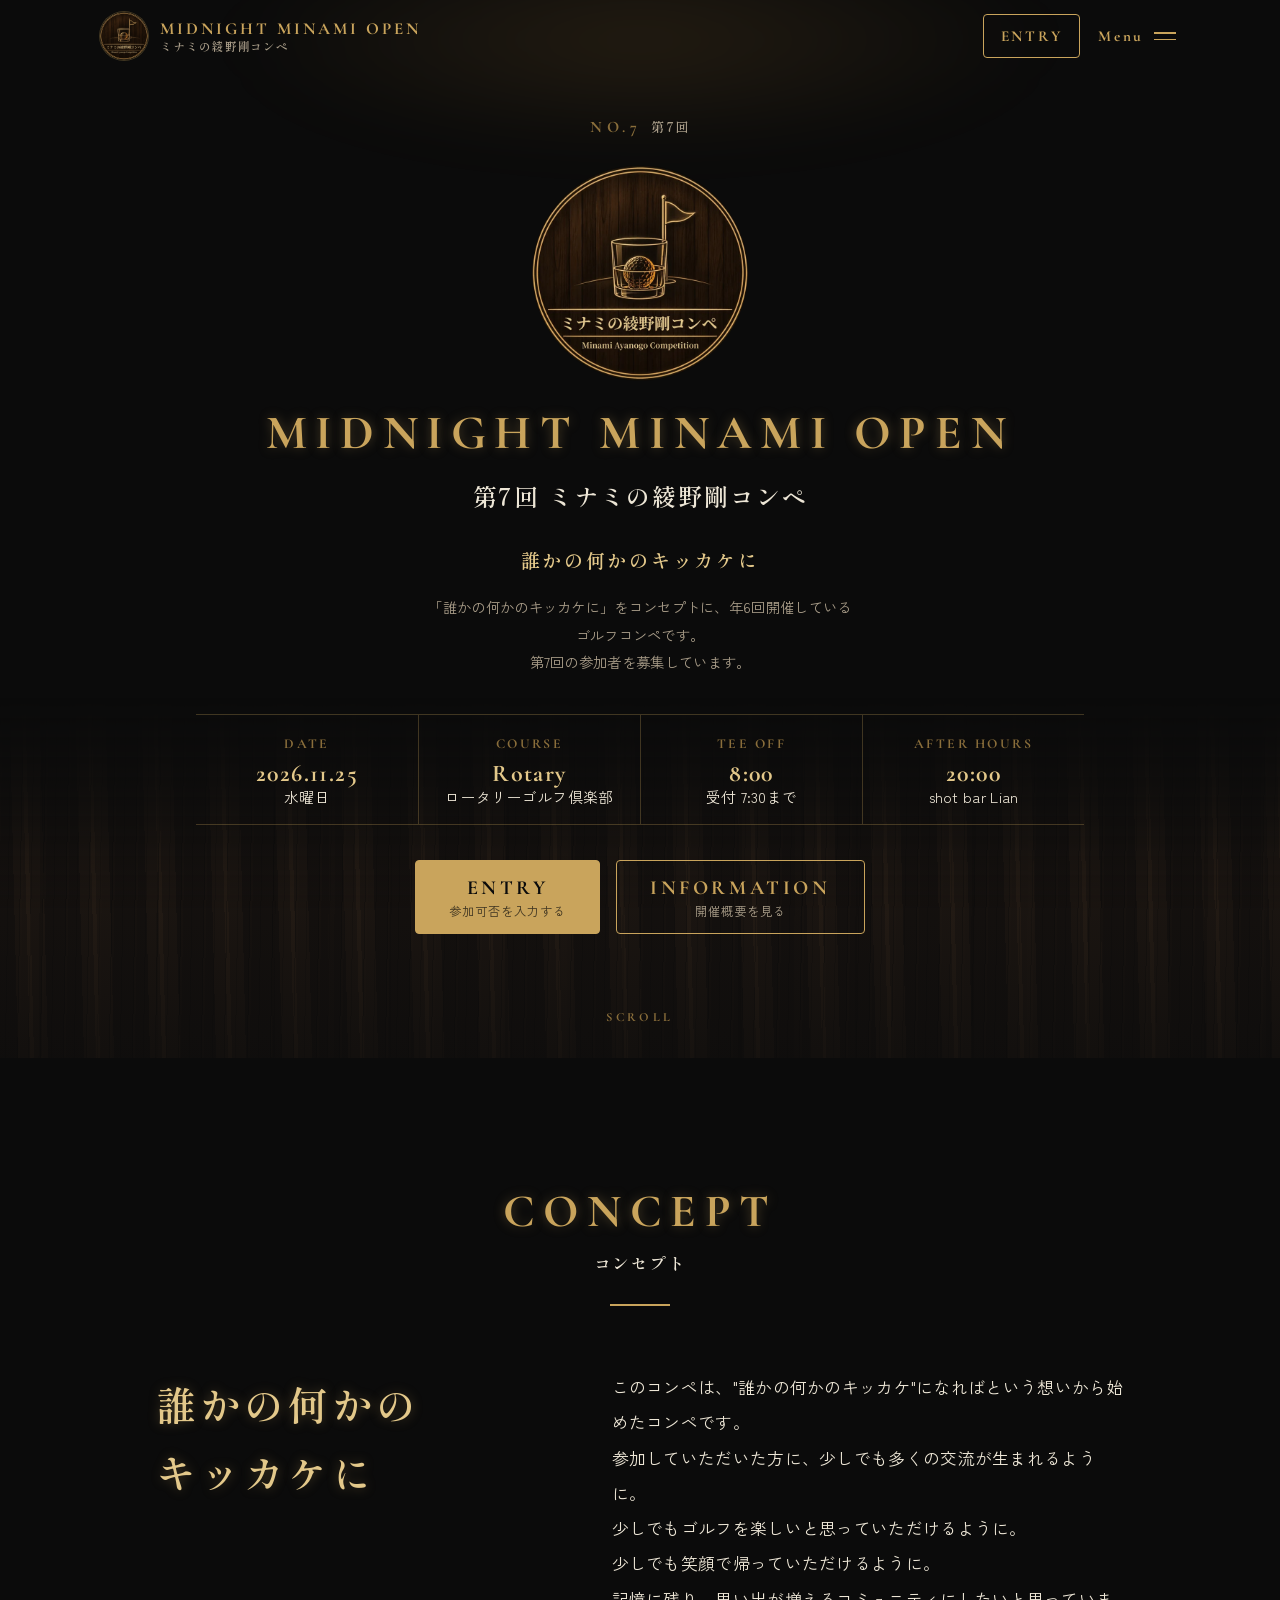
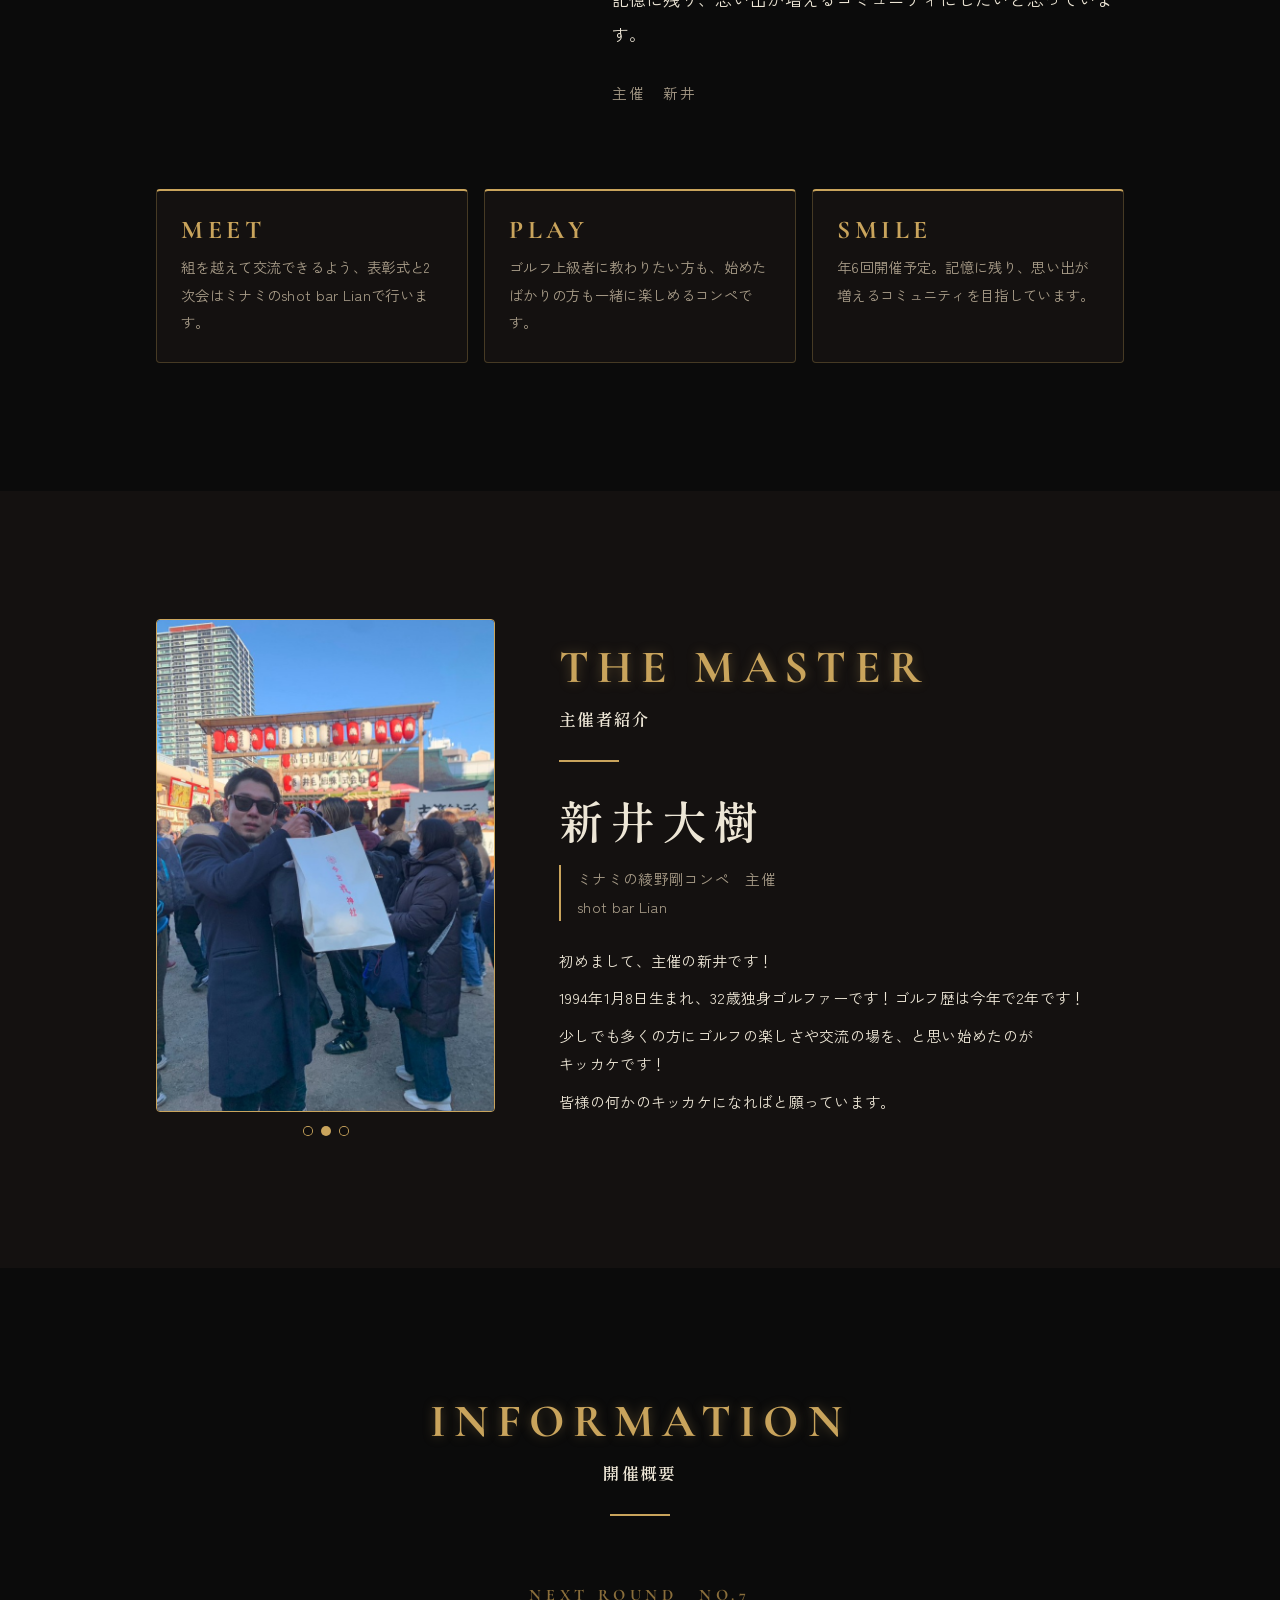
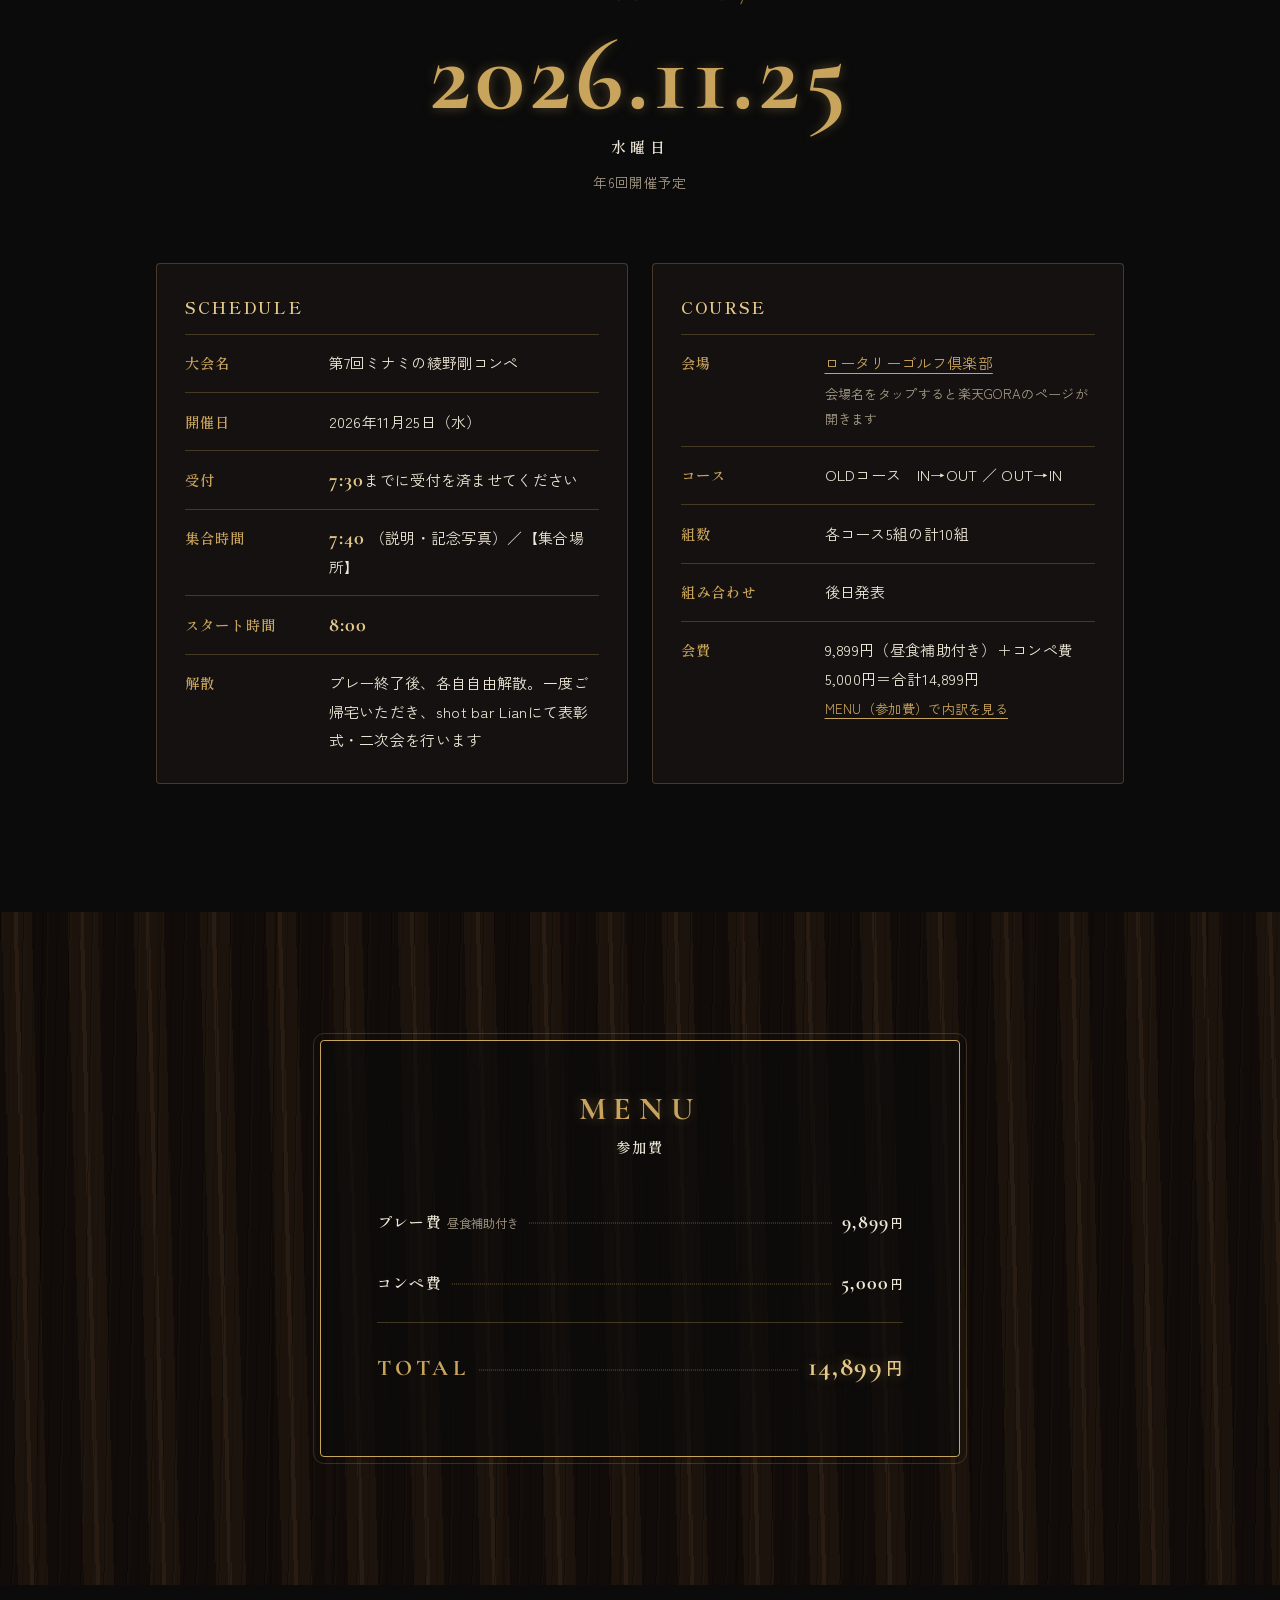
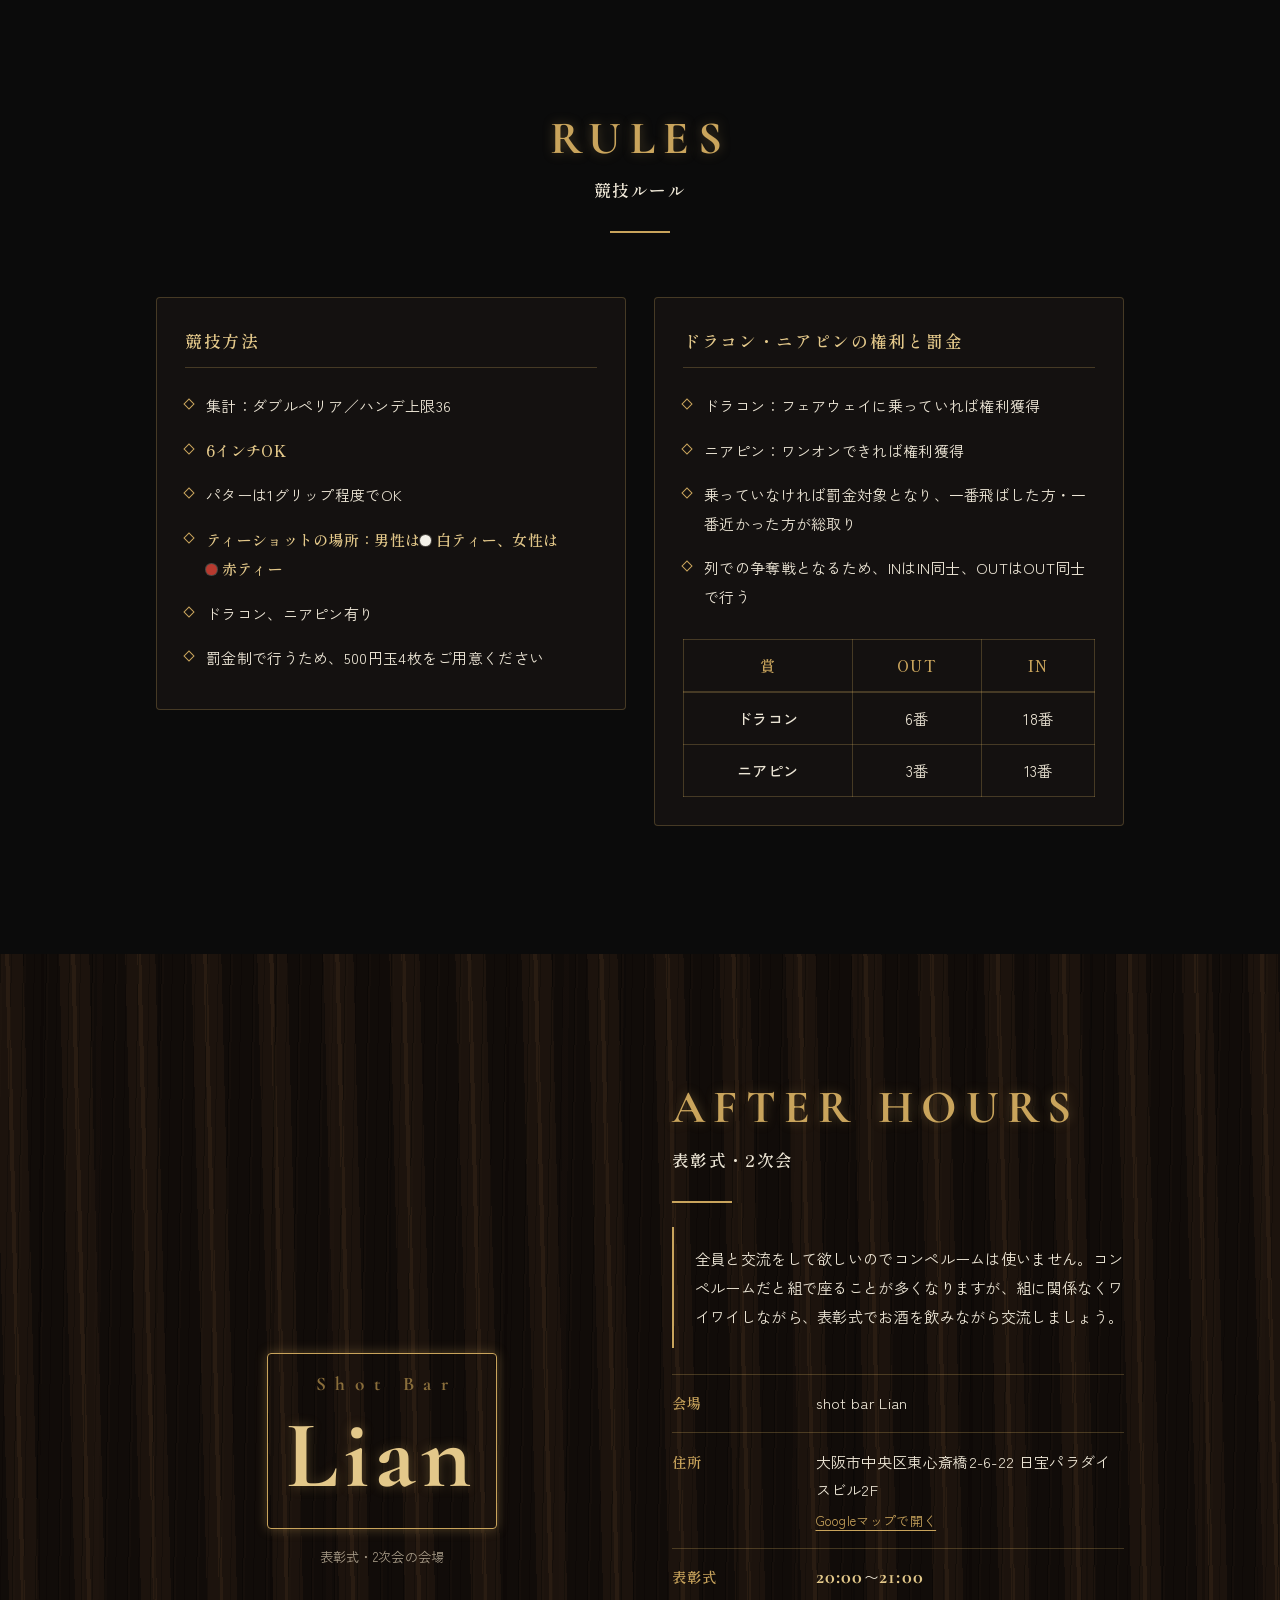
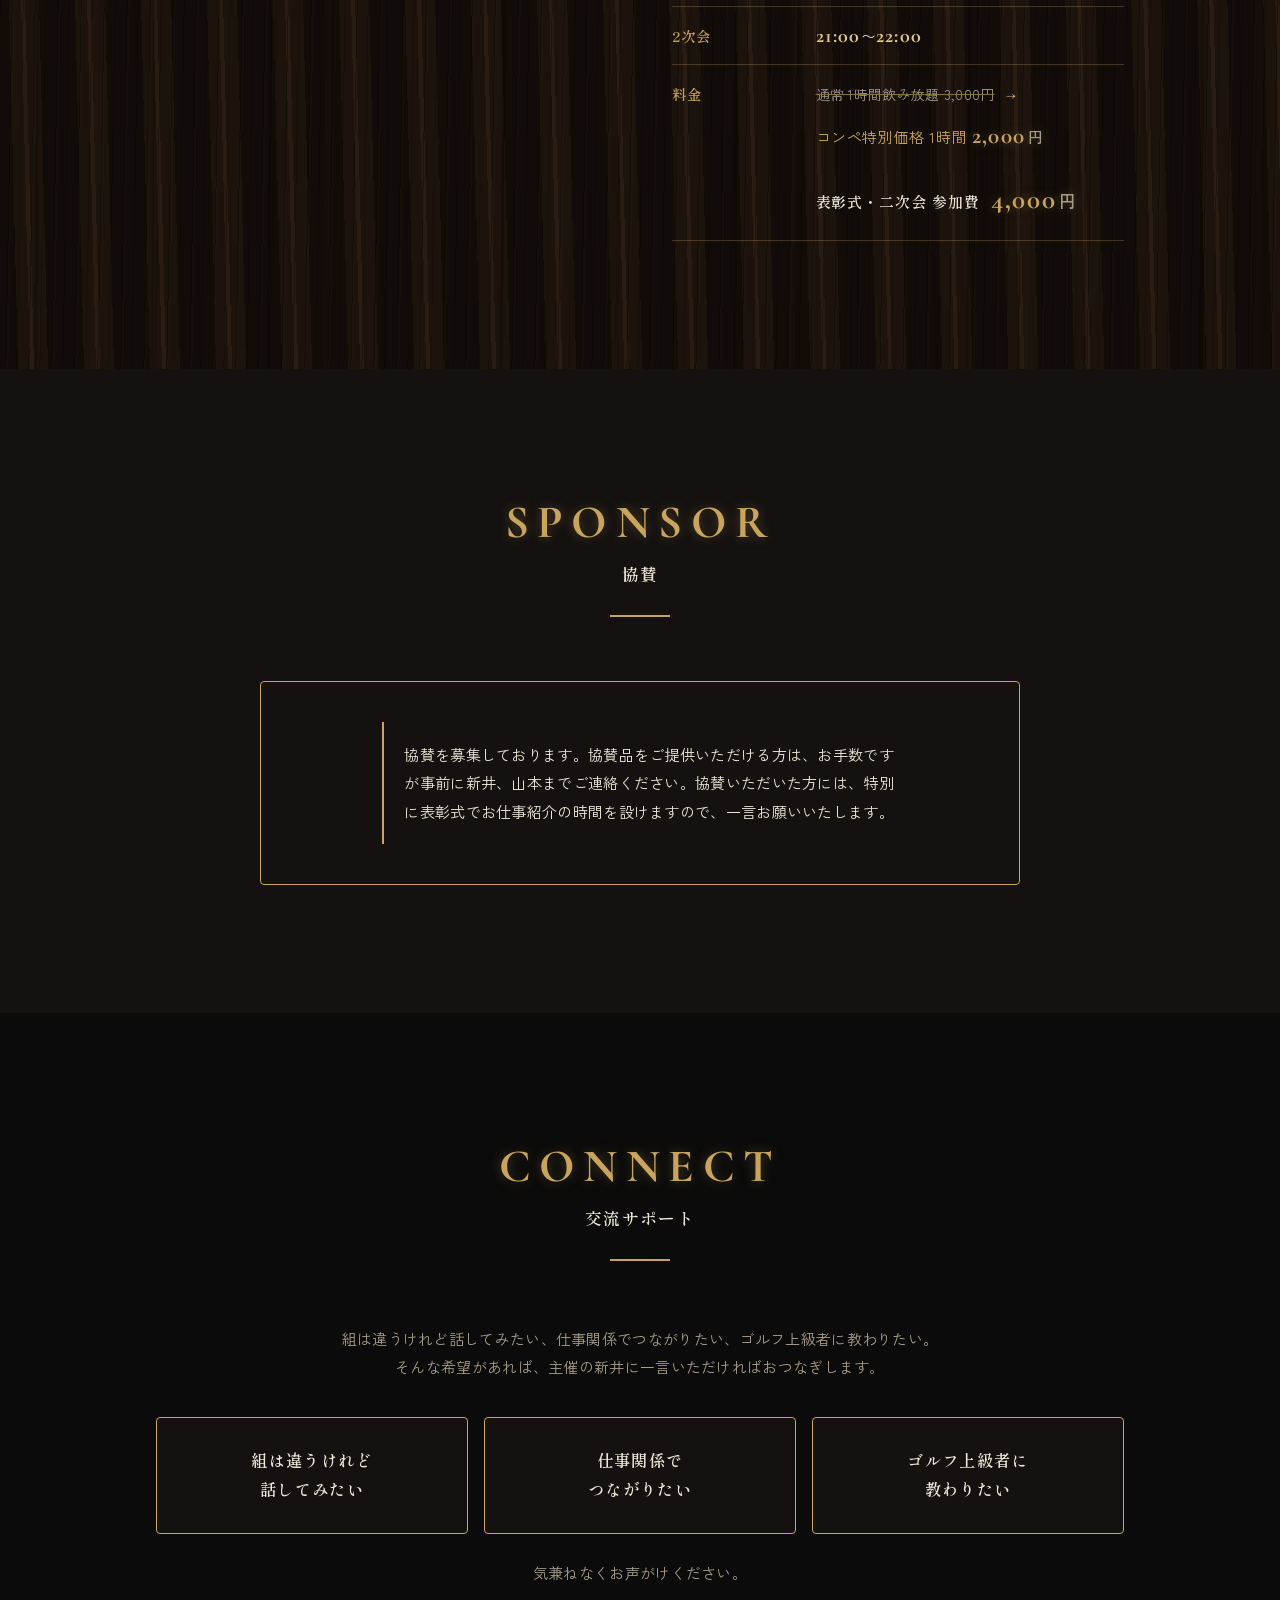
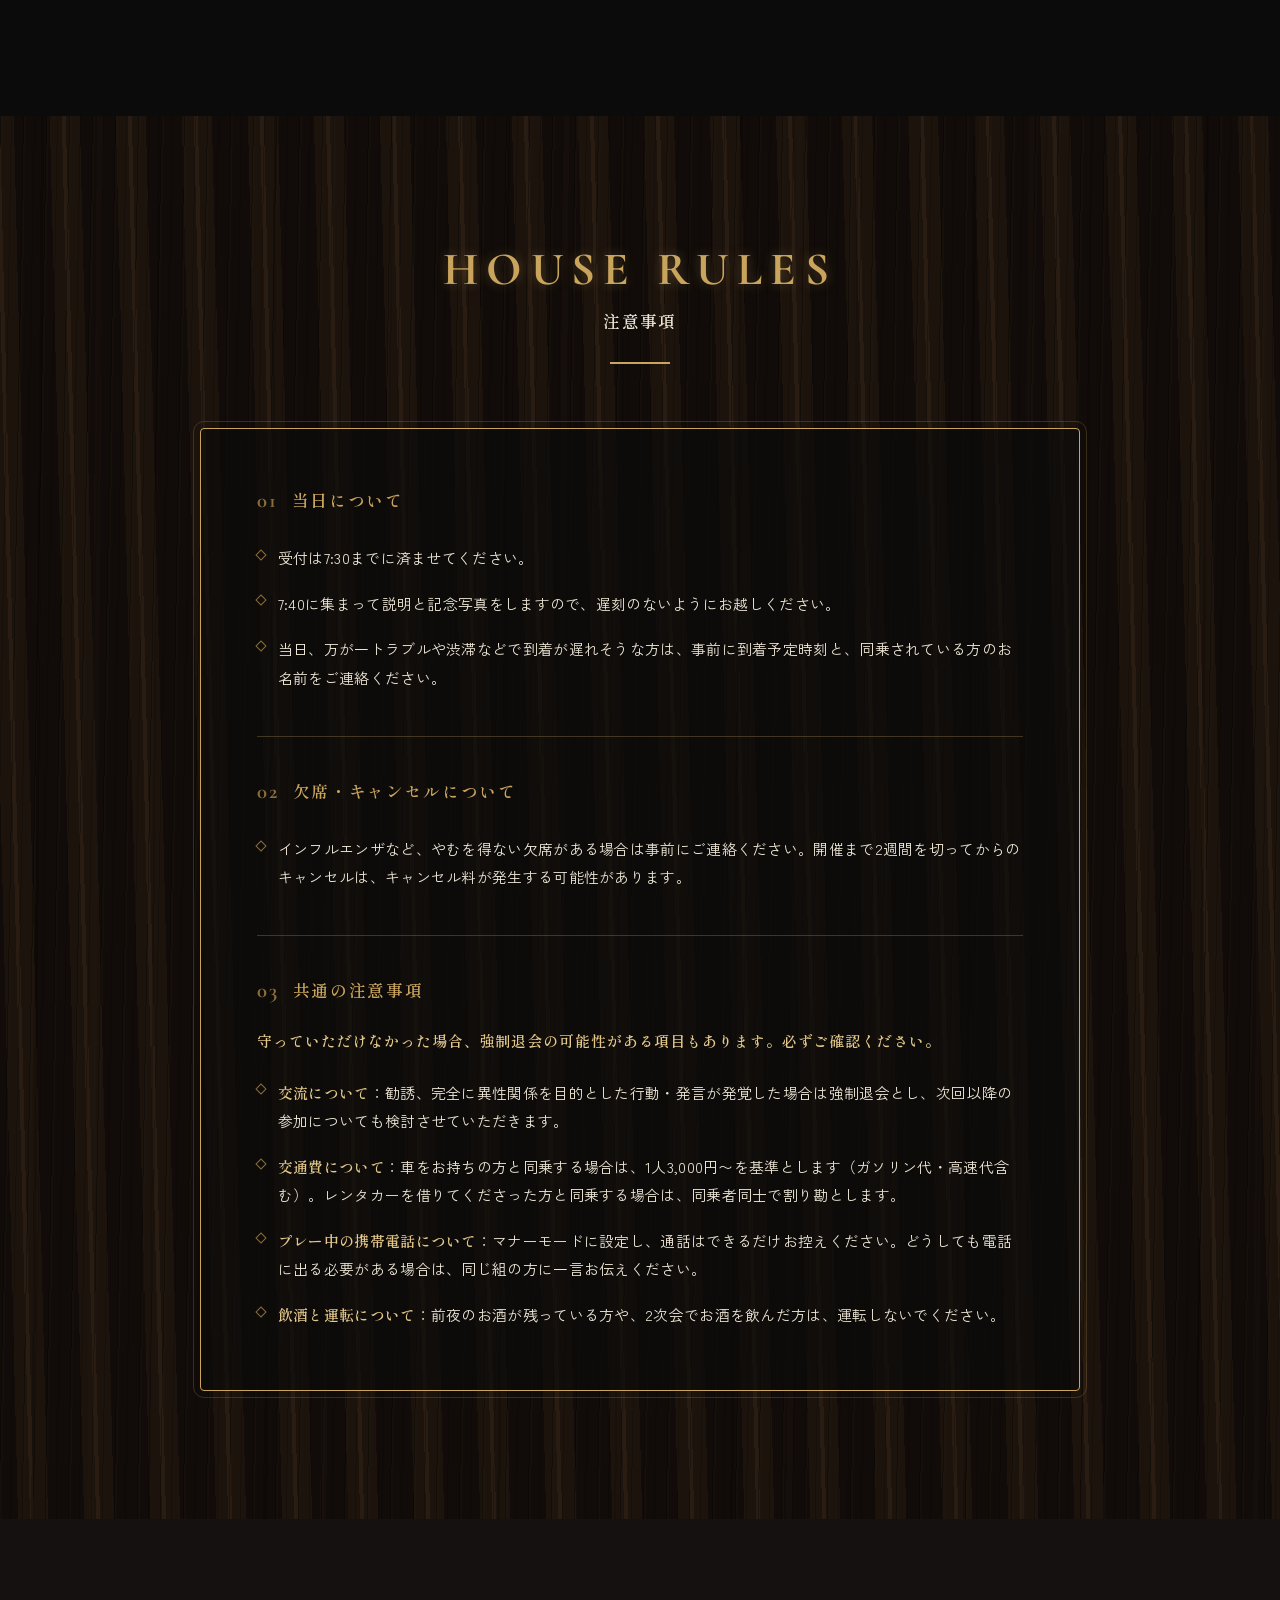
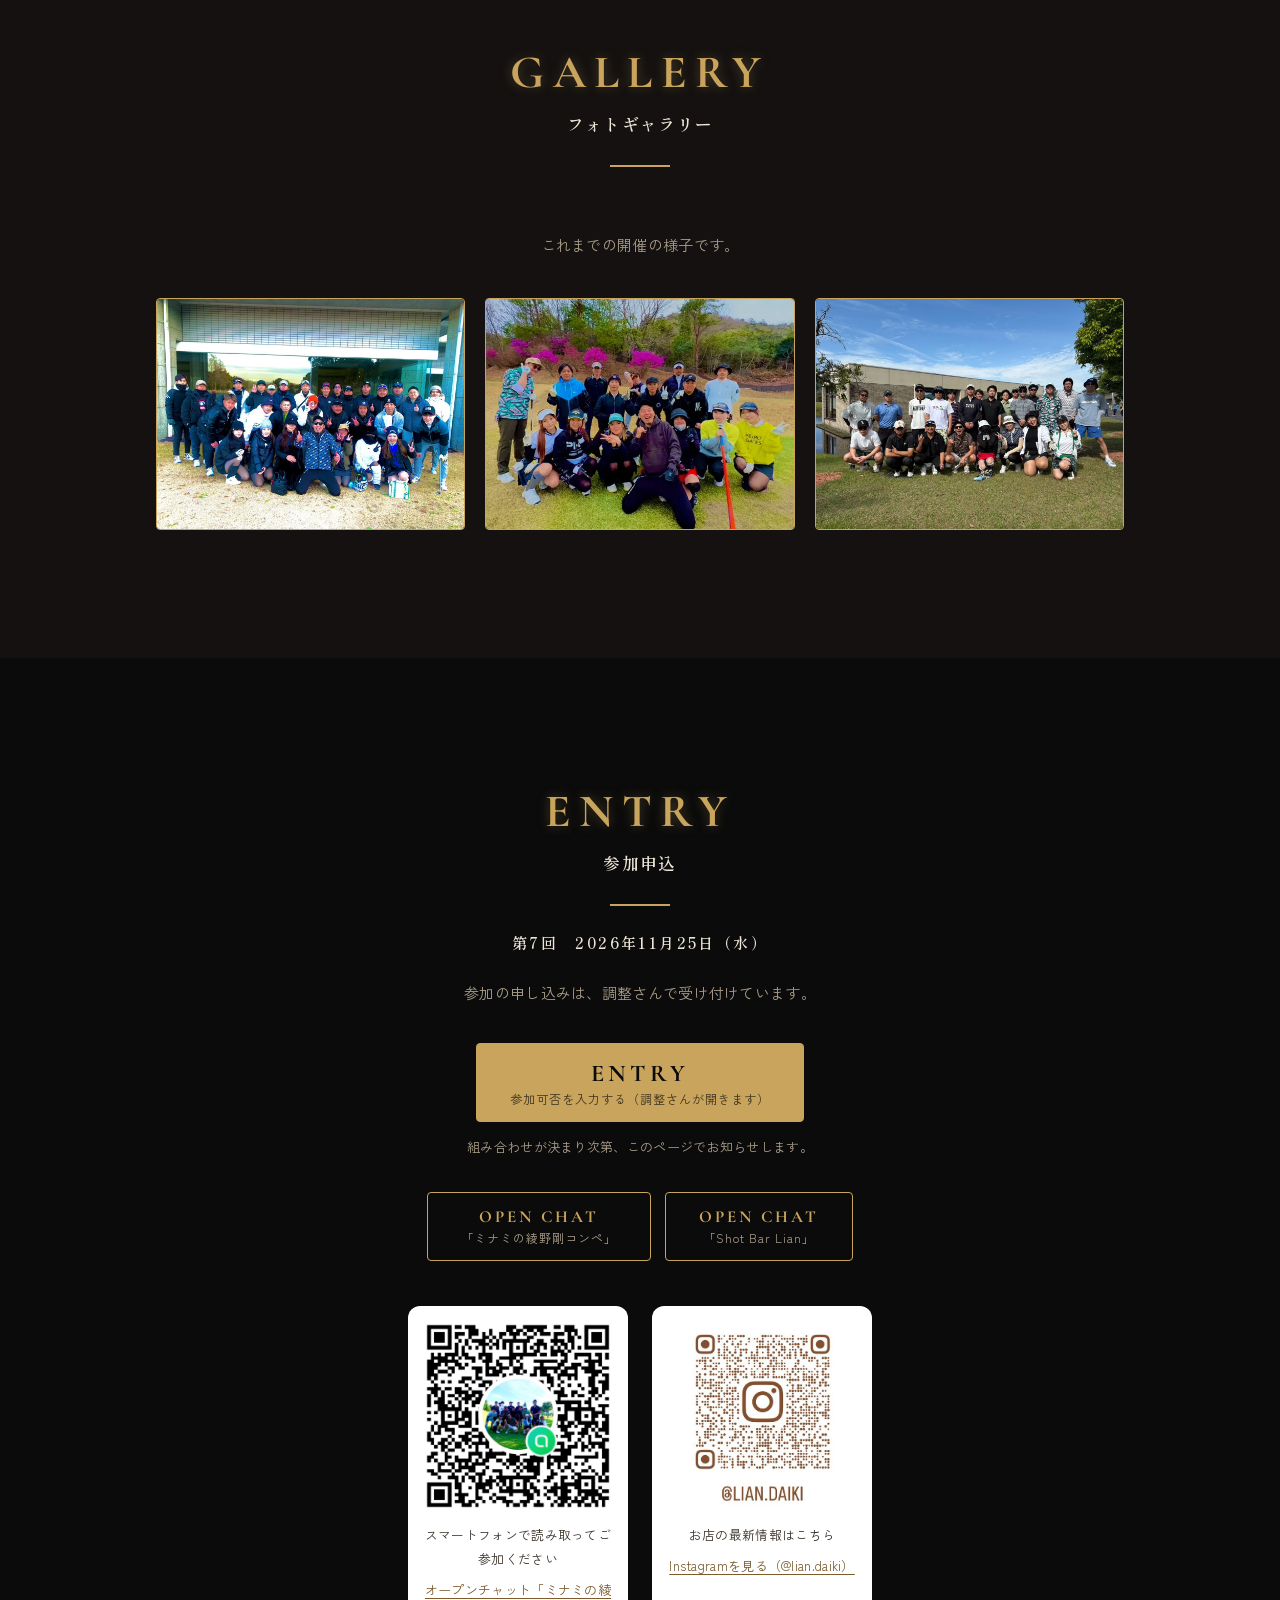
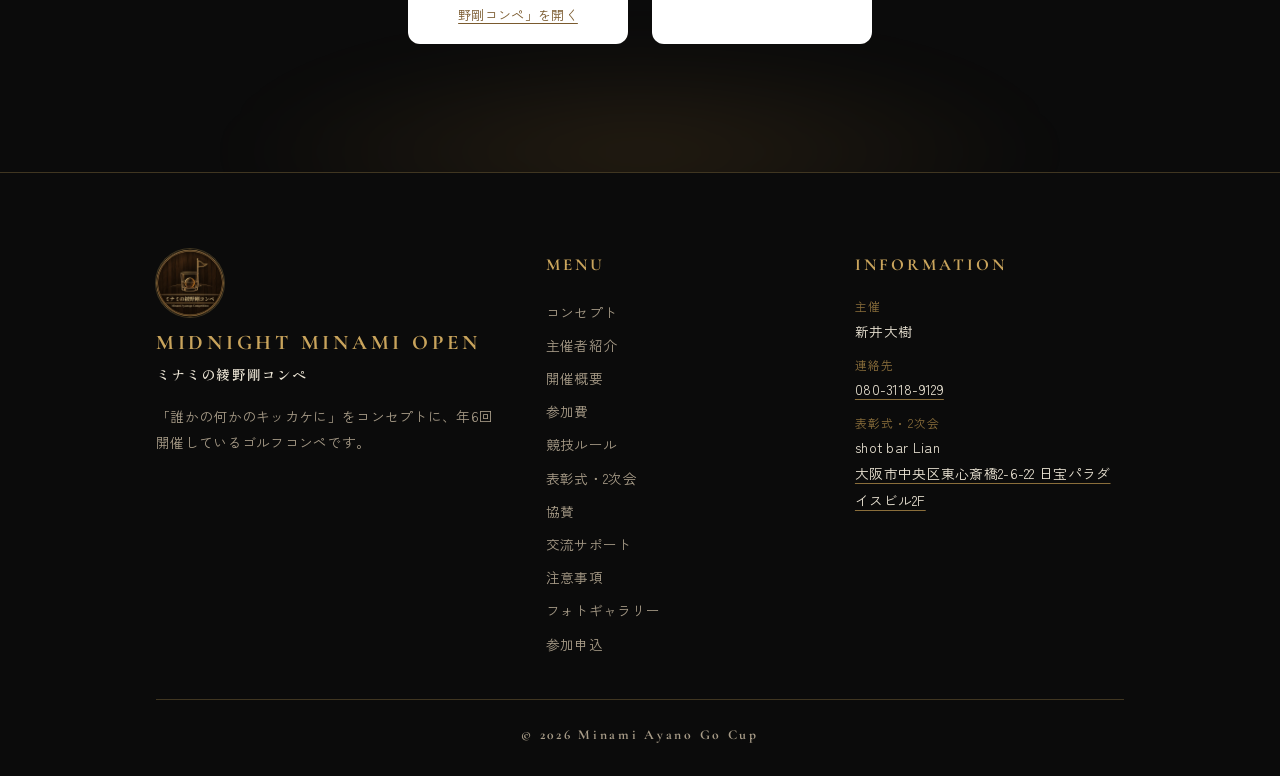
==== commit d6e3f26a: "参加申込のQRコードをオープンチャット「ミナミの綾野剛コンペ」に差し替え Co-authored-by: Cursor <cursoragent@cursor.com>" ====
--- a/index.html
+++ b/index.html
@@ -372,9 +372,9 @@
 
     <div class="entry-qr">
       <div class="qr-card">
-        <img class="qr-img" src="images/icon/line-openchat-qr.png?v=20261002" alt="LINEオープンチャット「Shot Bar Lian」のQRコード" width="900" height="900" loading="lazy">
+        <img class="qr-img" src="images/icon/line-openchat-qr.png?v=20261010" alt="LINEオープンチャット「ミナミの綾野剛コンペ」のQRコード" width="900" height="900" loading="lazy">
         <p class="qr-caption">スマートフォンで読み取ってご参加ください</p>
-        <p class="qr-link"><a href="https://line.me/ti/g2/TC-o15DWCoqKK5ZChi_Quw9-D79nqLM5-RfKQA?utm_source=invitation&amp;utm_medium=link_copy&amp;utm_campaign=default" target="_blank" rel="noopener noreferrer">オープンチャット「Shot Bar Lian」を開く</a></p>
+        <p class="qr-link"><a href="https://line.me/ti/g2/4Izh9GU7Be5tWISgETAAEv2m_LnlmfYEVl-0Pg?utm_source=invitation&amp;utm_medium=link_copy&amp;utm_campaign=default" target="_blank" rel="noopener noreferrer">オープンチャット「ミナミの綾野剛コンペ」を開く</a></p>
       </div>
       <div class="qr-card">
         <img class="qr-img" src="images/icon/instagram-qr.png?v=20261002" alt="Instagram @lian.daiki のQRコード" width="499" height="499" loading="lazy">
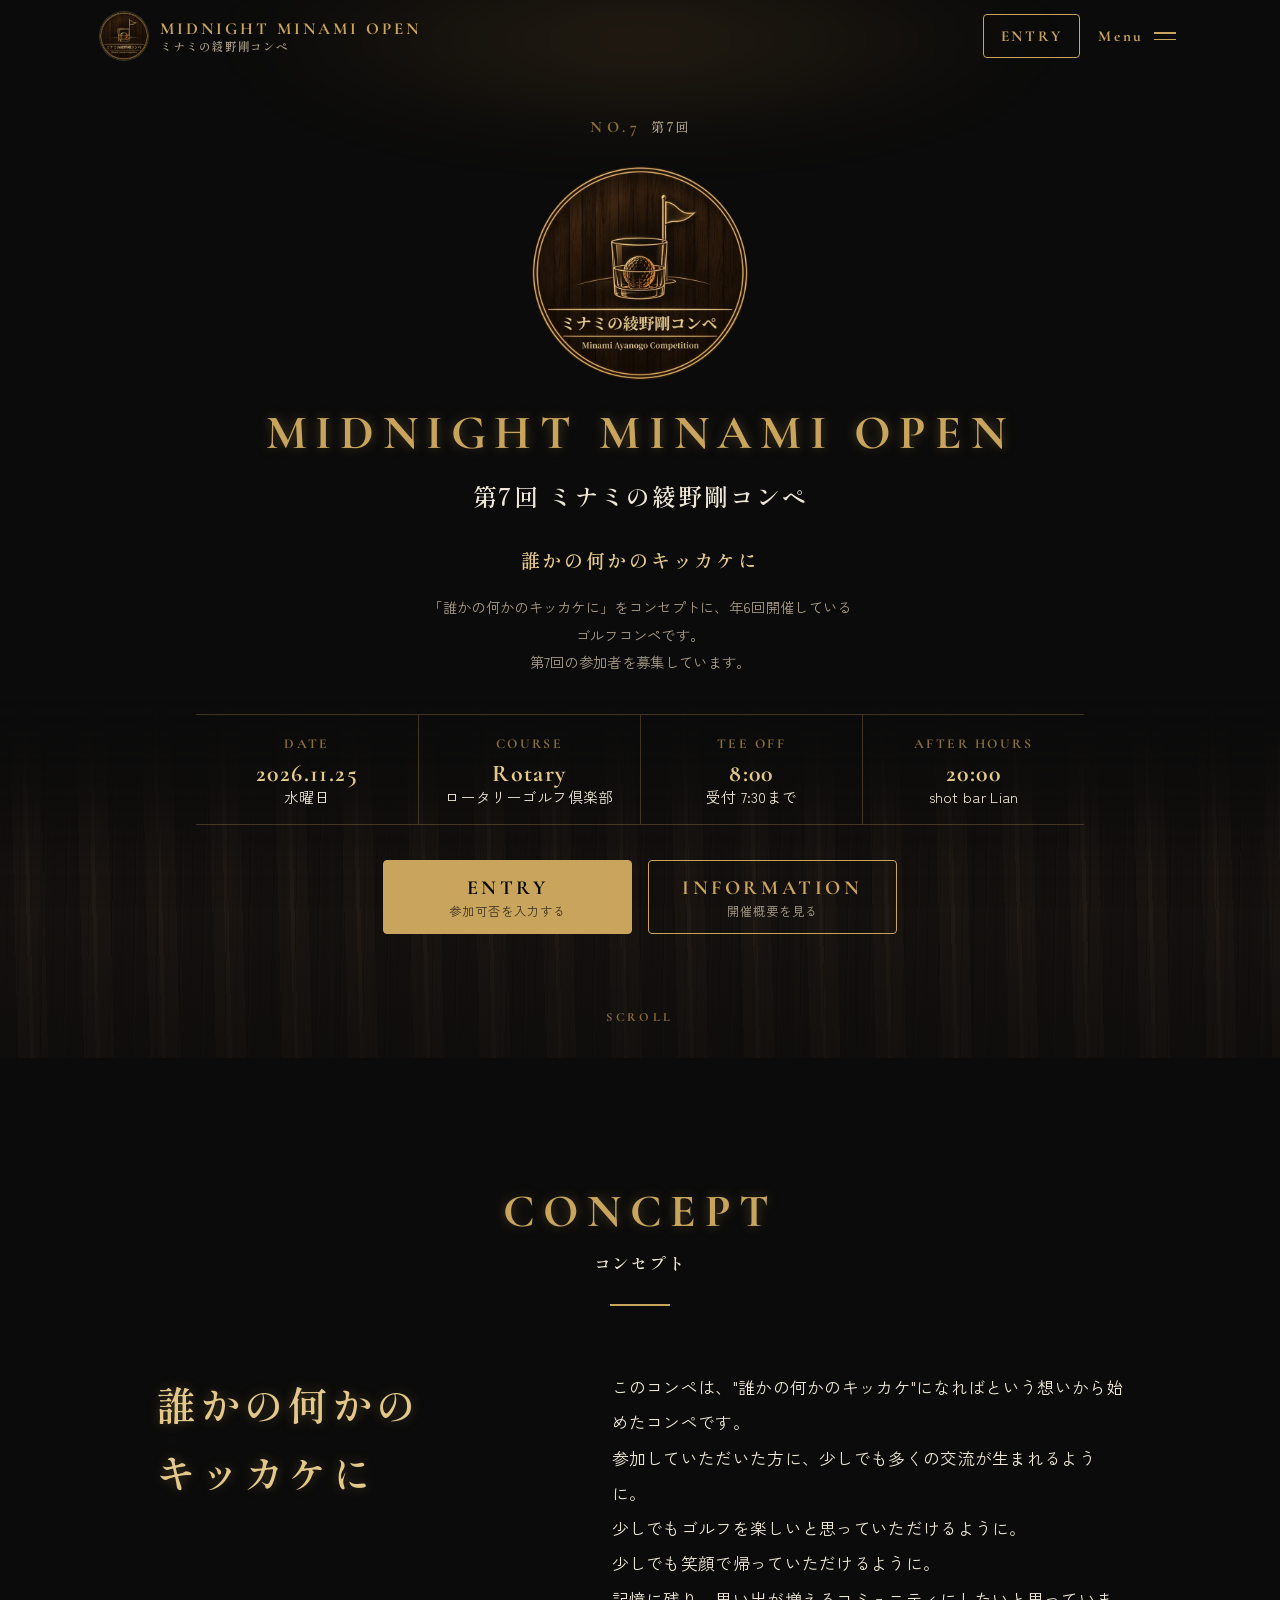
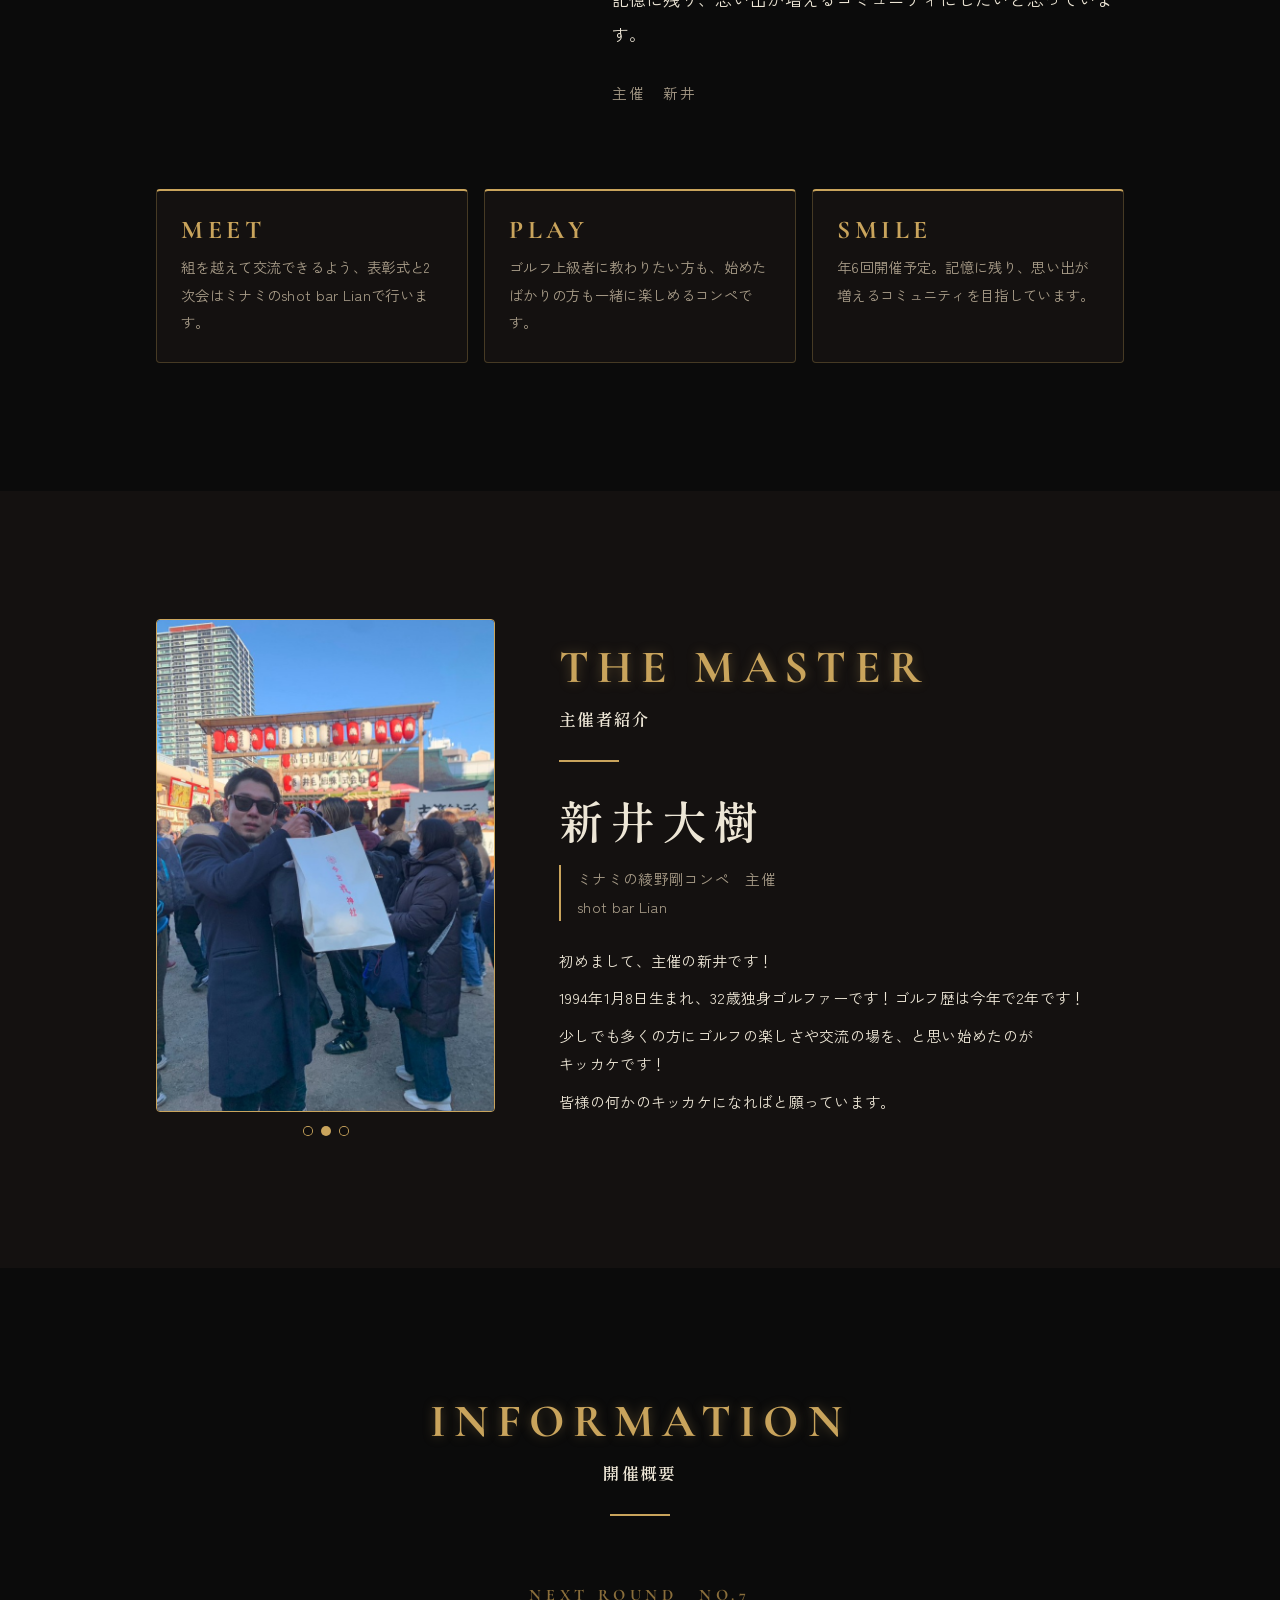
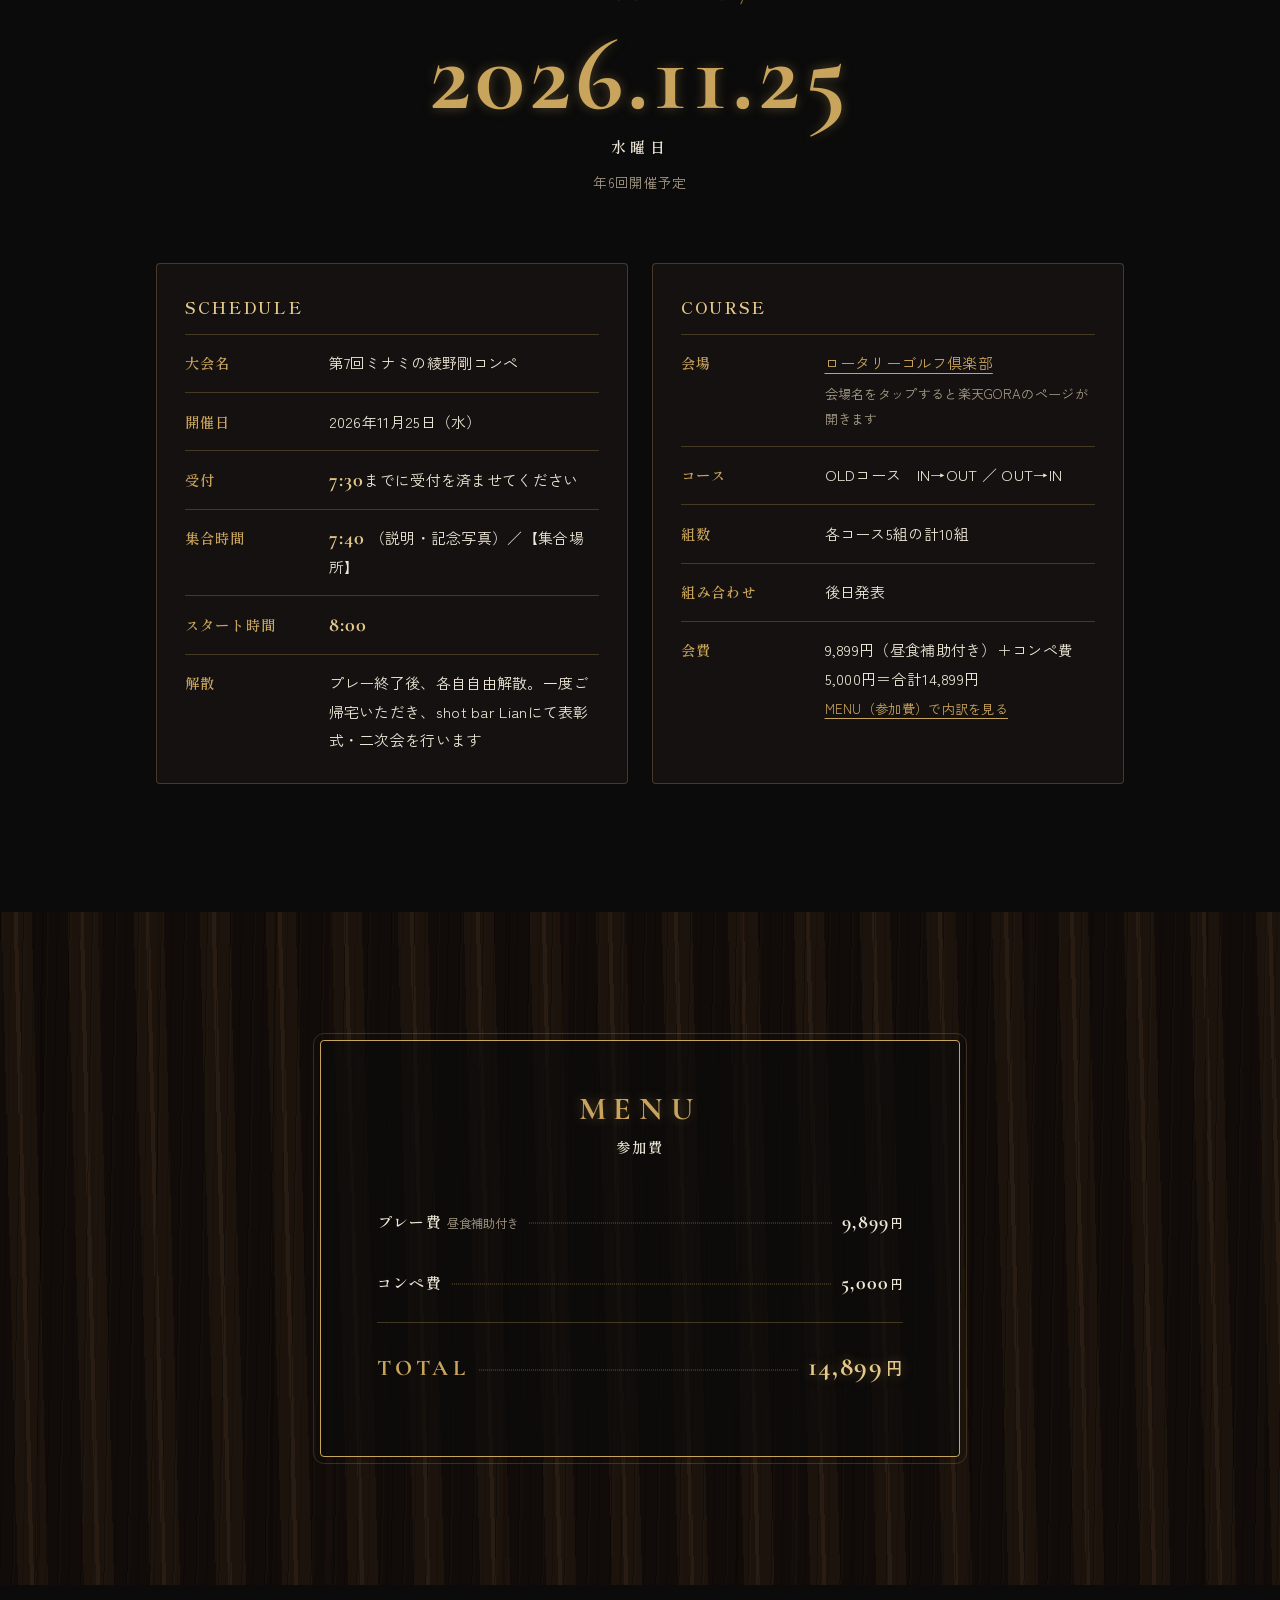
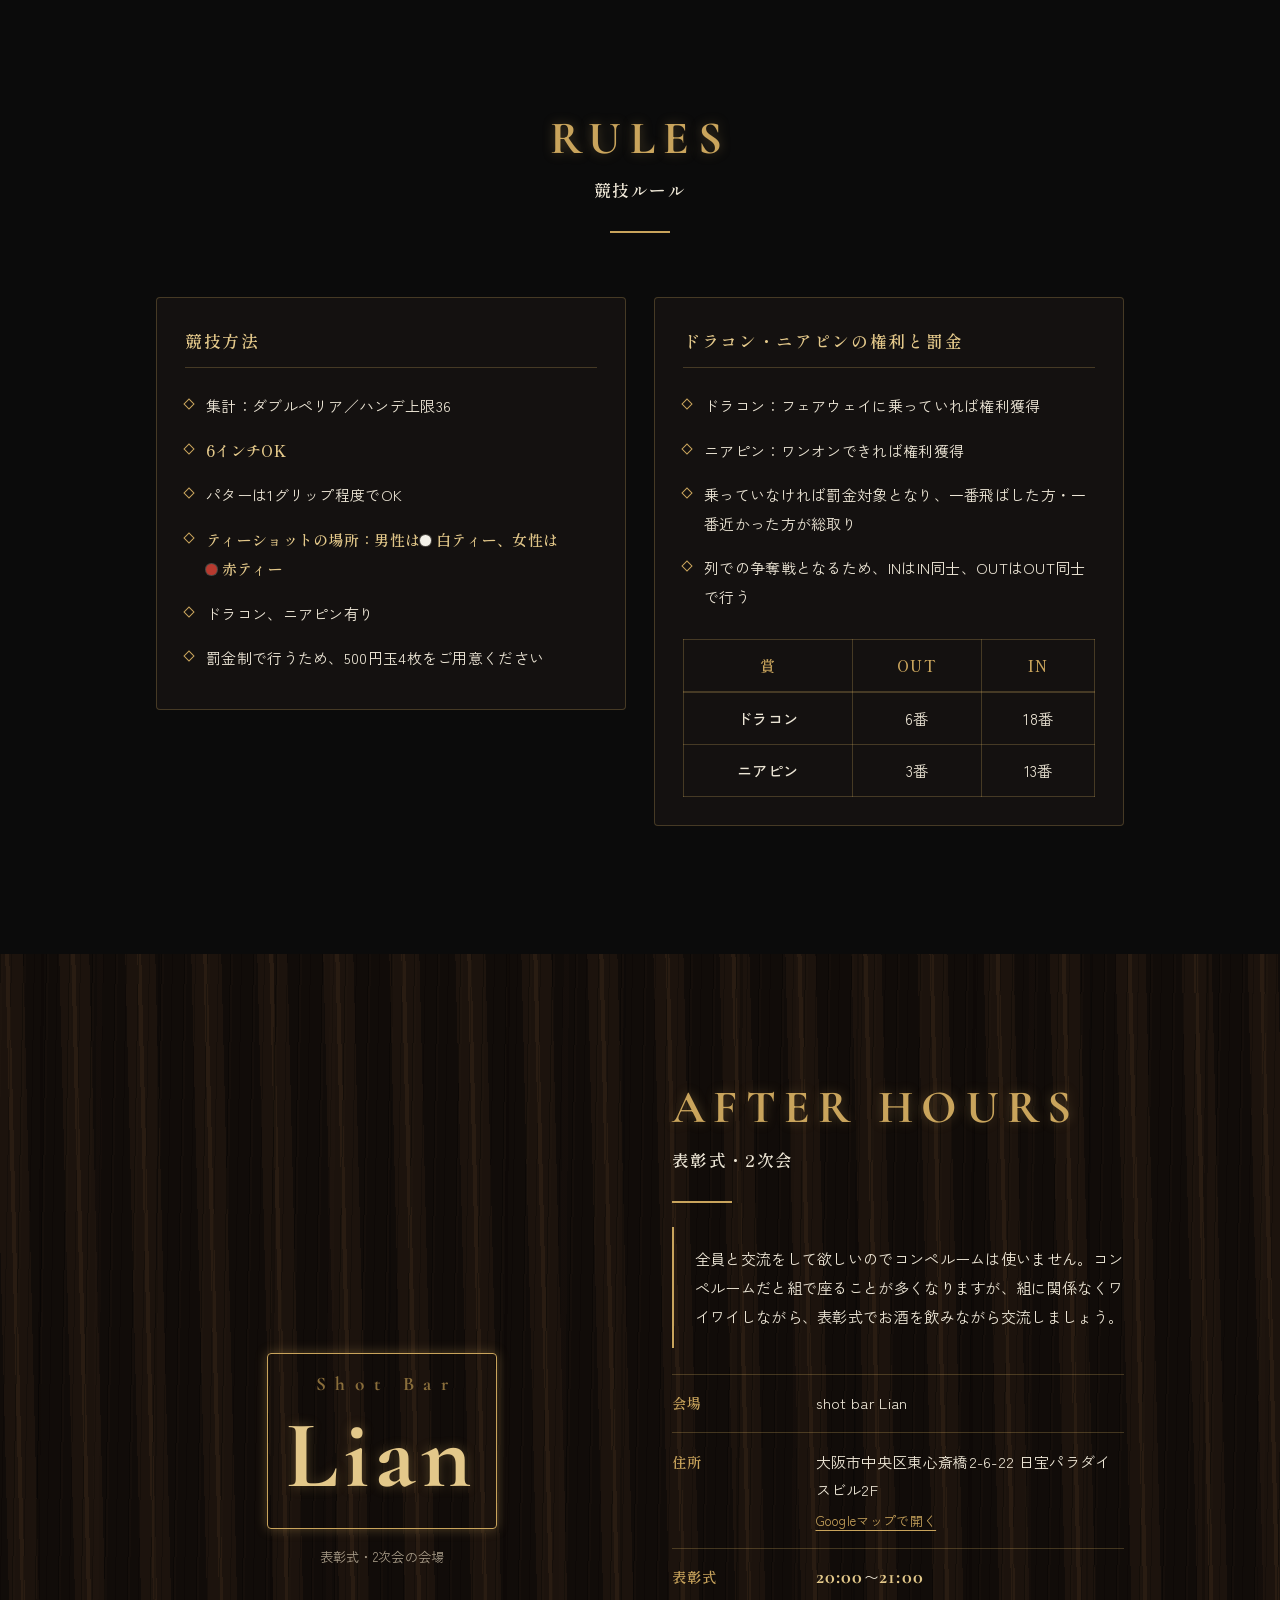
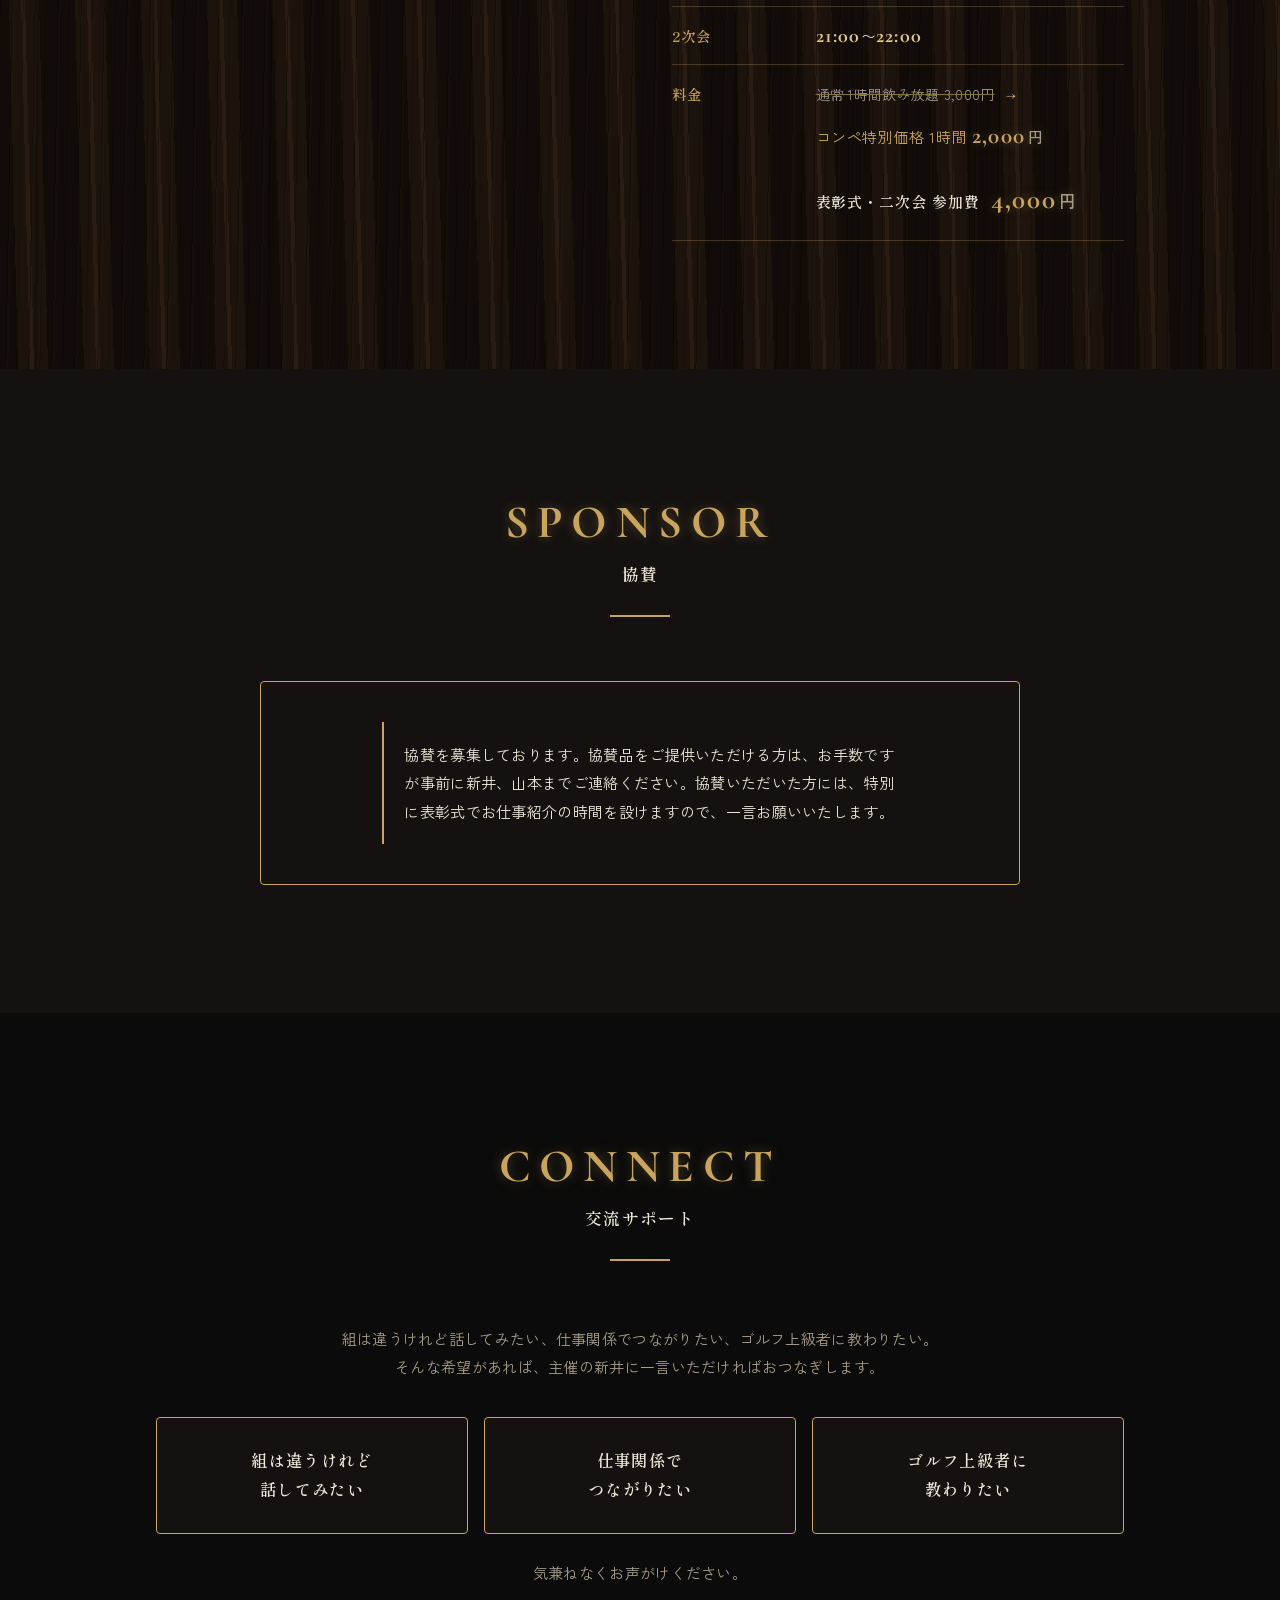
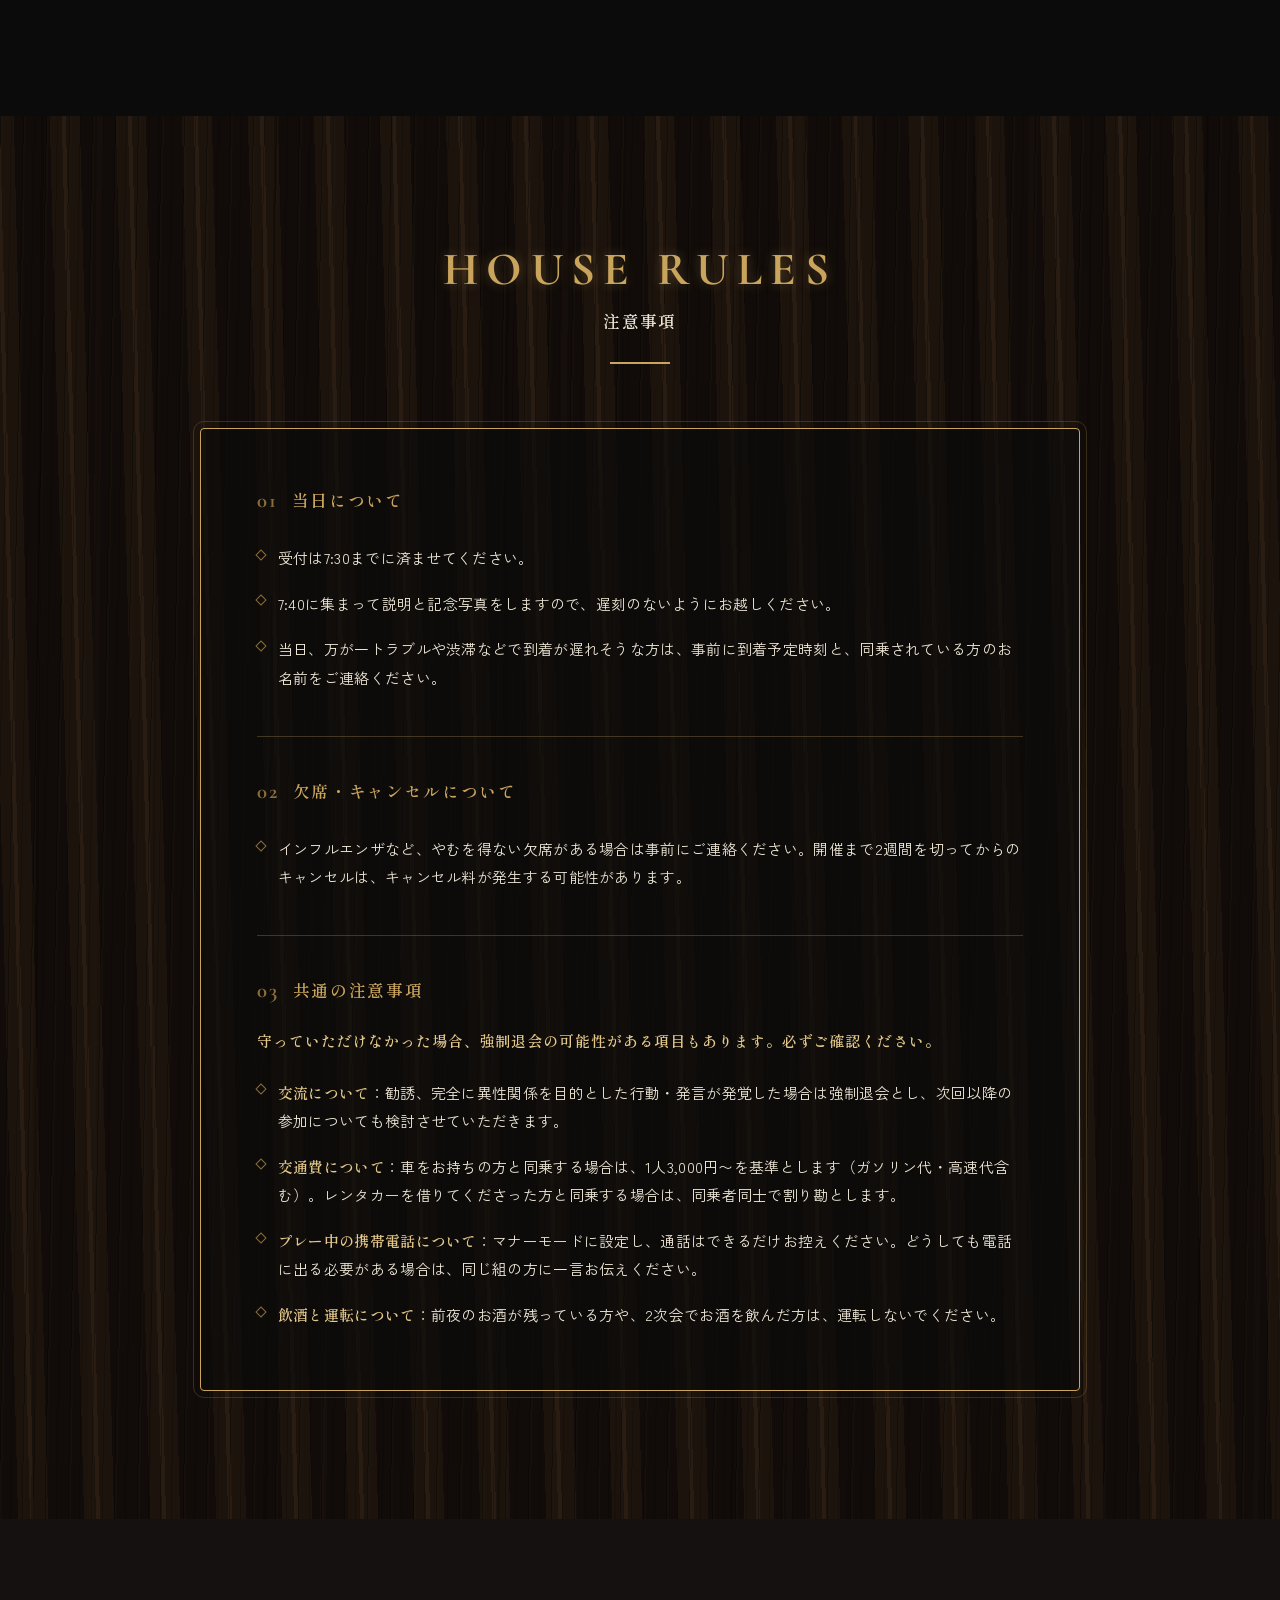
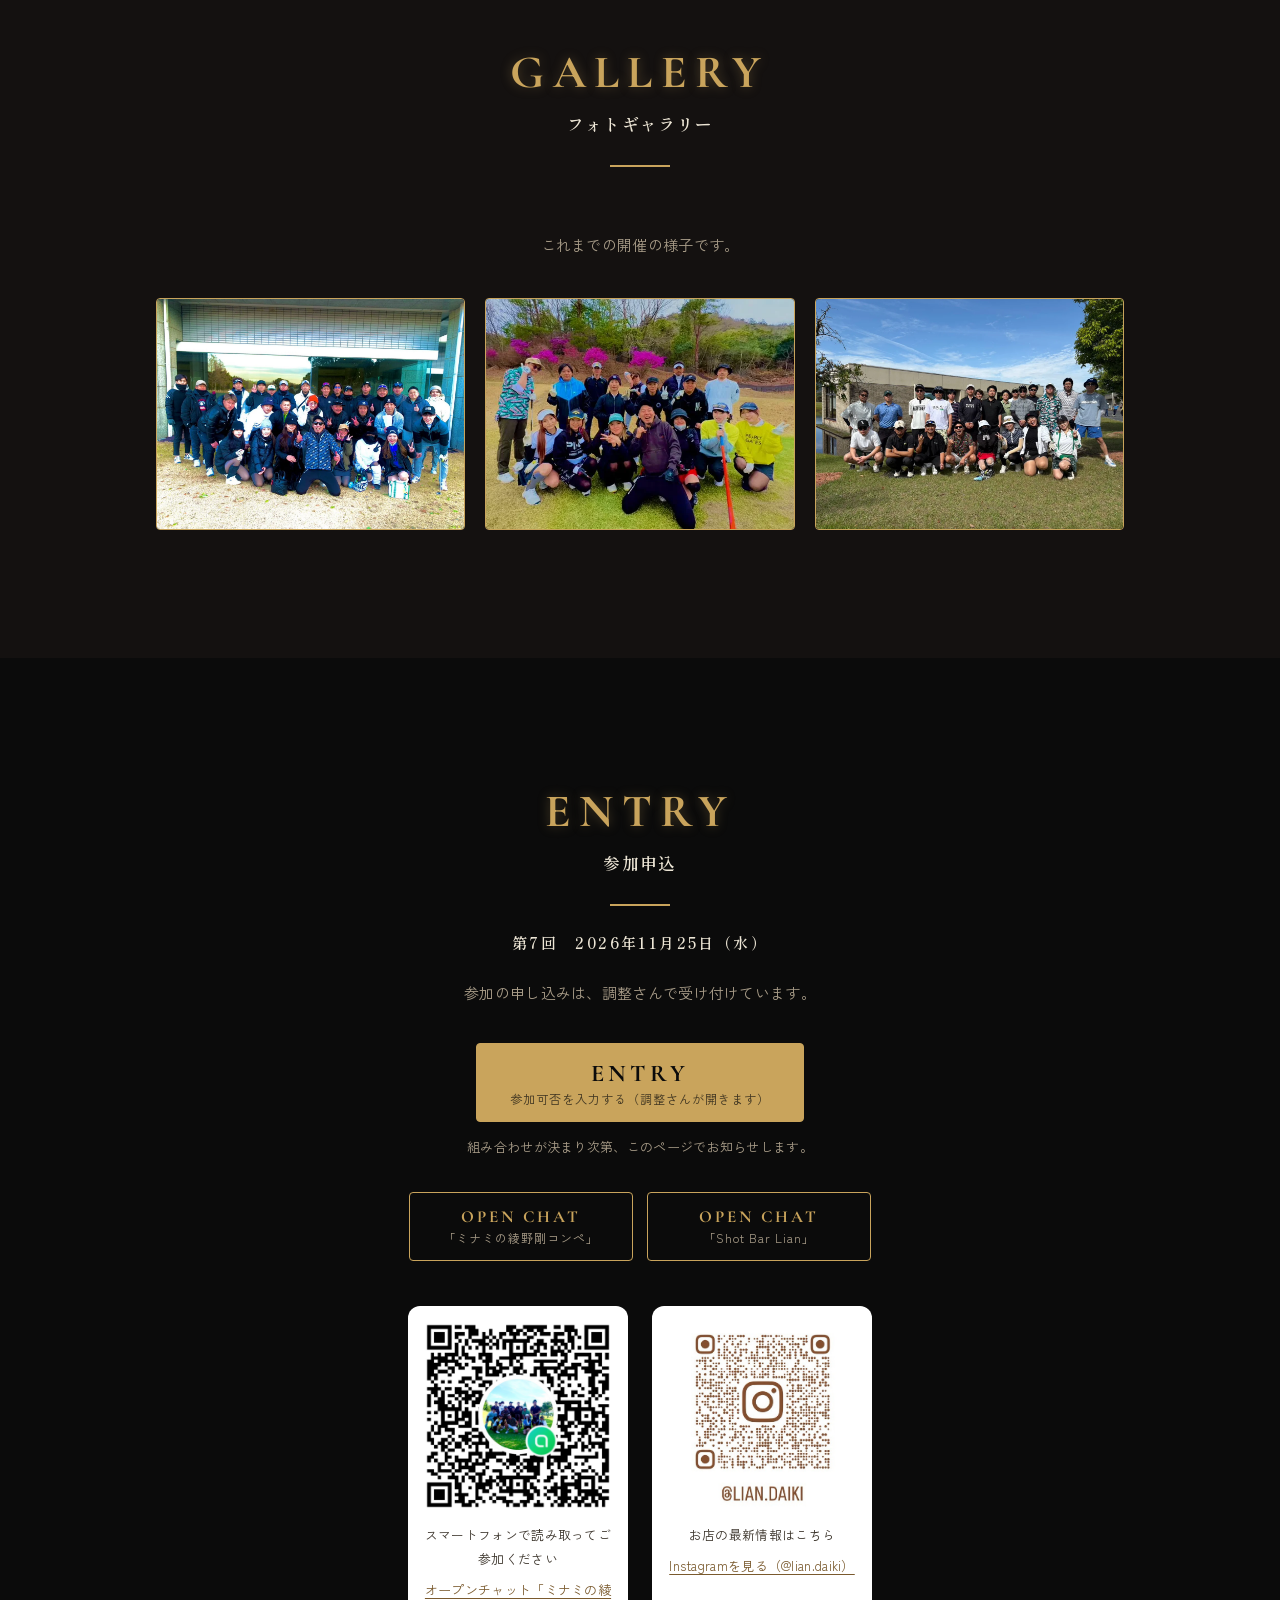
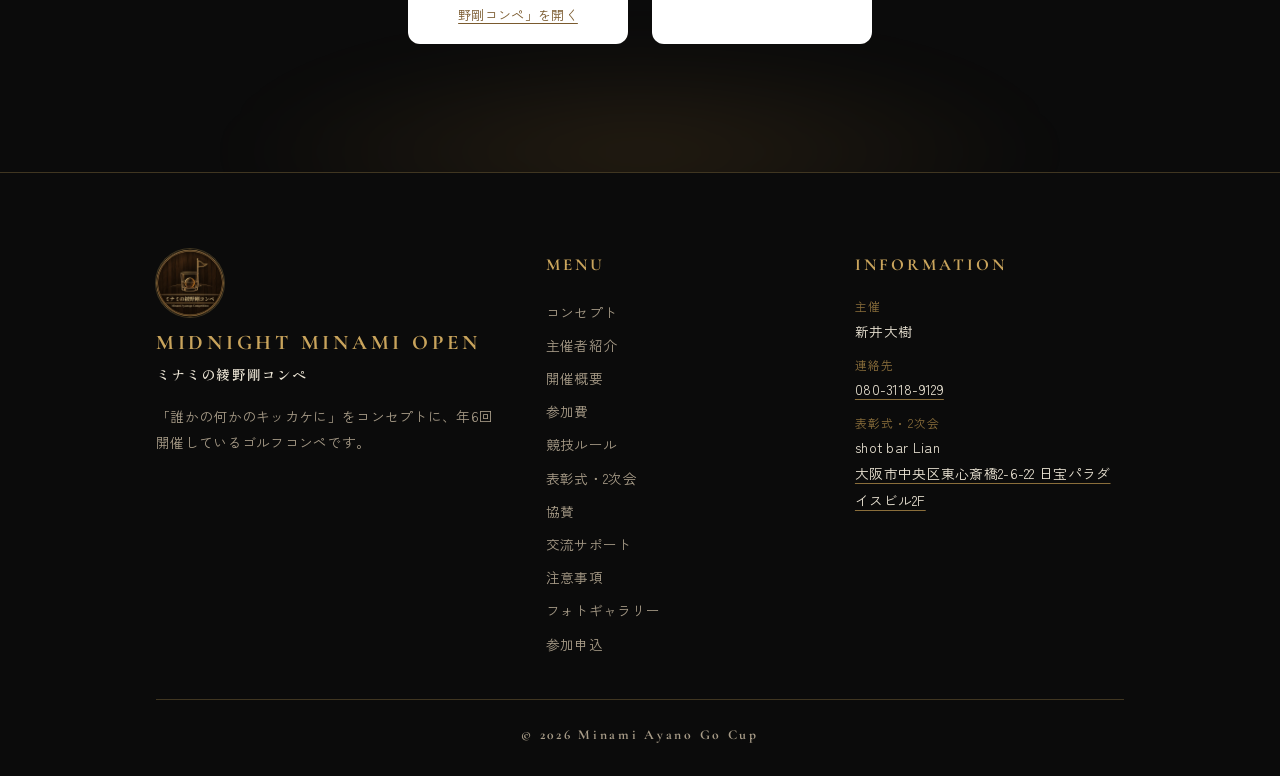
==== commit 34b3741c: "公開URLを minami-ayano-go.github.io/competition202611 に切り替え Co-authored-by: Cursor <cursoragent@cursor." ====
--- a/index.html
+++ b/index.html
@@ -8,8 +8,7 @@
 <title>第7回 ミナミの綾野剛コンペ｜2026年11月25日（水）開催</title>
 <meta name="description" content="「誰かの何かのキッカケに」をコンセプトに、年6回開催しているゴルフコンペ。第7回は2026年11月25日（水）ロータリーゴルフ倶楽部で開催。表彰式・2次会はshot bar Lian。参加者募集中。">
 <meta name="author" content="ミナミの綾野剛コンペ">
-<!-- 【公開先ドメイン】未確定のため、暫定でGitHub PagesのURLを設定している -->
-<link rel="canonical" href="https://kei-soeda.github.io/minami-ayano-go-cup/">
+<link rel="canonical" href="https://minami-ayano-go.github.io/competition202611/">
 
 <!-- Open Graph / LINE・SNS共有用 -->
 <meta property="og:type" content="website">
@@ -17,13 +16,13 @@
 <meta property="og:site_name" content="ミナミの綾野剛コンペ">
 <meta property="og:title" content="第7回 ミナミの綾野剛コンペ｜2026年11月25日（水）開催">
 <meta property="og:description" content="誰かの何かのキッカケに。第7回は2026年11月25日（水）ロータリーゴルフ倶楽部で開催。参加者募集中。">
-<meta property="og:url" content="https://kei-soeda.github.io/minami-ayano-go-cup/">
-<meta property="og:image" content="https://kei-soeda.github.io/minami-ayano-go-cup/images/icon/ogp.png?v=20261002">
+<meta property="og:url" content="https://minami-ayano-go.github.io/competition202611/">
+<meta property="og:image" content="https://minami-ayano-go.github.io/competition202611/images/icon/ogp.png?v=20261002">
 <meta property="og:image:alt" content="ミナミの綾野剛コンペ">
 <meta name="twitter:card" content="summary_large_image">
 <meta name="twitter:title" content="第7回 ミナミの綾野剛コンペ｜2026年11月25日（水）開催">
 <meta name="twitter:description" content="誰かの何かのキッカケに。第7回は2026年11月25日（水）ロータリーゴルフ倶楽部で開催。参加者募集中。">
-<meta name="twitter:image" content="https://kei-soeda.github.io/minami-ayano-go-cup/images/icon/ogp.png?v=20261002">
+<meta name="twitter:image" content="https://minami-ayano-go.github.io/competition202611/images/icon/ogp.png?v=20261002">
 <meta name="theme-color" content="#0B0B0B">
 
 <link rel="icon" type="image/png" sizes="64x64" href="images/icon/favicon.png?v=20261002">
--- a/css/style.css
+++ b/css/style.css
@@ -202,7 +202,7 @@
 .hero-info dt{font-family:var(--en);font-weight:700;font-size:.85rem;letter-spacing:.18em;text-transform:uppercase;color:var(--gold-dim)}
 .hero-info dd{font-size:.92rem;color:var(--text);line-height:1.5;margin-top:.35rem}
 .hero-info dd .num{display:block;font-size:1.5rem;color:var(--gold-bright)}
-.hero-cta{display:flex;flex-wrap:wrap;gap:16px;justify-content:center;align-items:center}
+.hero-cta{display:grid;grid-template-columns:repeat(2,1fr);gap:16px;width:fit-content;max-width:100%;margin-left:auto;margin-right:auto}
 .scroll-hint{position:relative;z-index:2;padding-bottom:28px;text-align:center;font-family:var(--en);font-weight:700;font-size:.78rem;letter-spacing:.3em;text-transform:uppercase;color:var(--gold-dim)}
 
 /* ---------- CONCEPT ---------- */
@@ -373,7 +373,7 @@
 .entry-sub--danger:hover{color:#E08A7A}
 .entry-form :disabled{cursor:not-allowed}
 .entry-form .btn:disabled{opacity:.5}
-.entry-openchat{display:flex;flex-wrap:wrap;gap:14px;justify-content:center;margin-top:2rem}
+.entry-openchat{display:grid;grid-template-columns:repeat(2,1fr);gap:14px;width:fit-content;max-width:100%;margin:2rem auto 0}
 .entry-openchat .btn b{font-size:1.05rem}
 .entry-qr{display:flex;flex-wrap:wrap;gap:24px;justify-content:center;margin-top:2.8rem}
 .qr-card{width:220px;background:#FFFFFF;border-radius:12px;padding:16px;text-align:center}
@@ -420,6 +420,7 @@
   .hero-info div:nth-child(odd){border-left:0}
   .hero-info div:nth-child(n+3){border-top:1px solid var(--line)}
   .points,.connect-cards{grid-template-columns:1fr}
+  .hero-cta,.entry-openchat{grid-template-columns:1fr}
   .entry-qr{flex-direction:column;align-items:center}
   .qr-card{width:100%;max-width:240px}
   .nav-list{grid-template-columns:1fr}
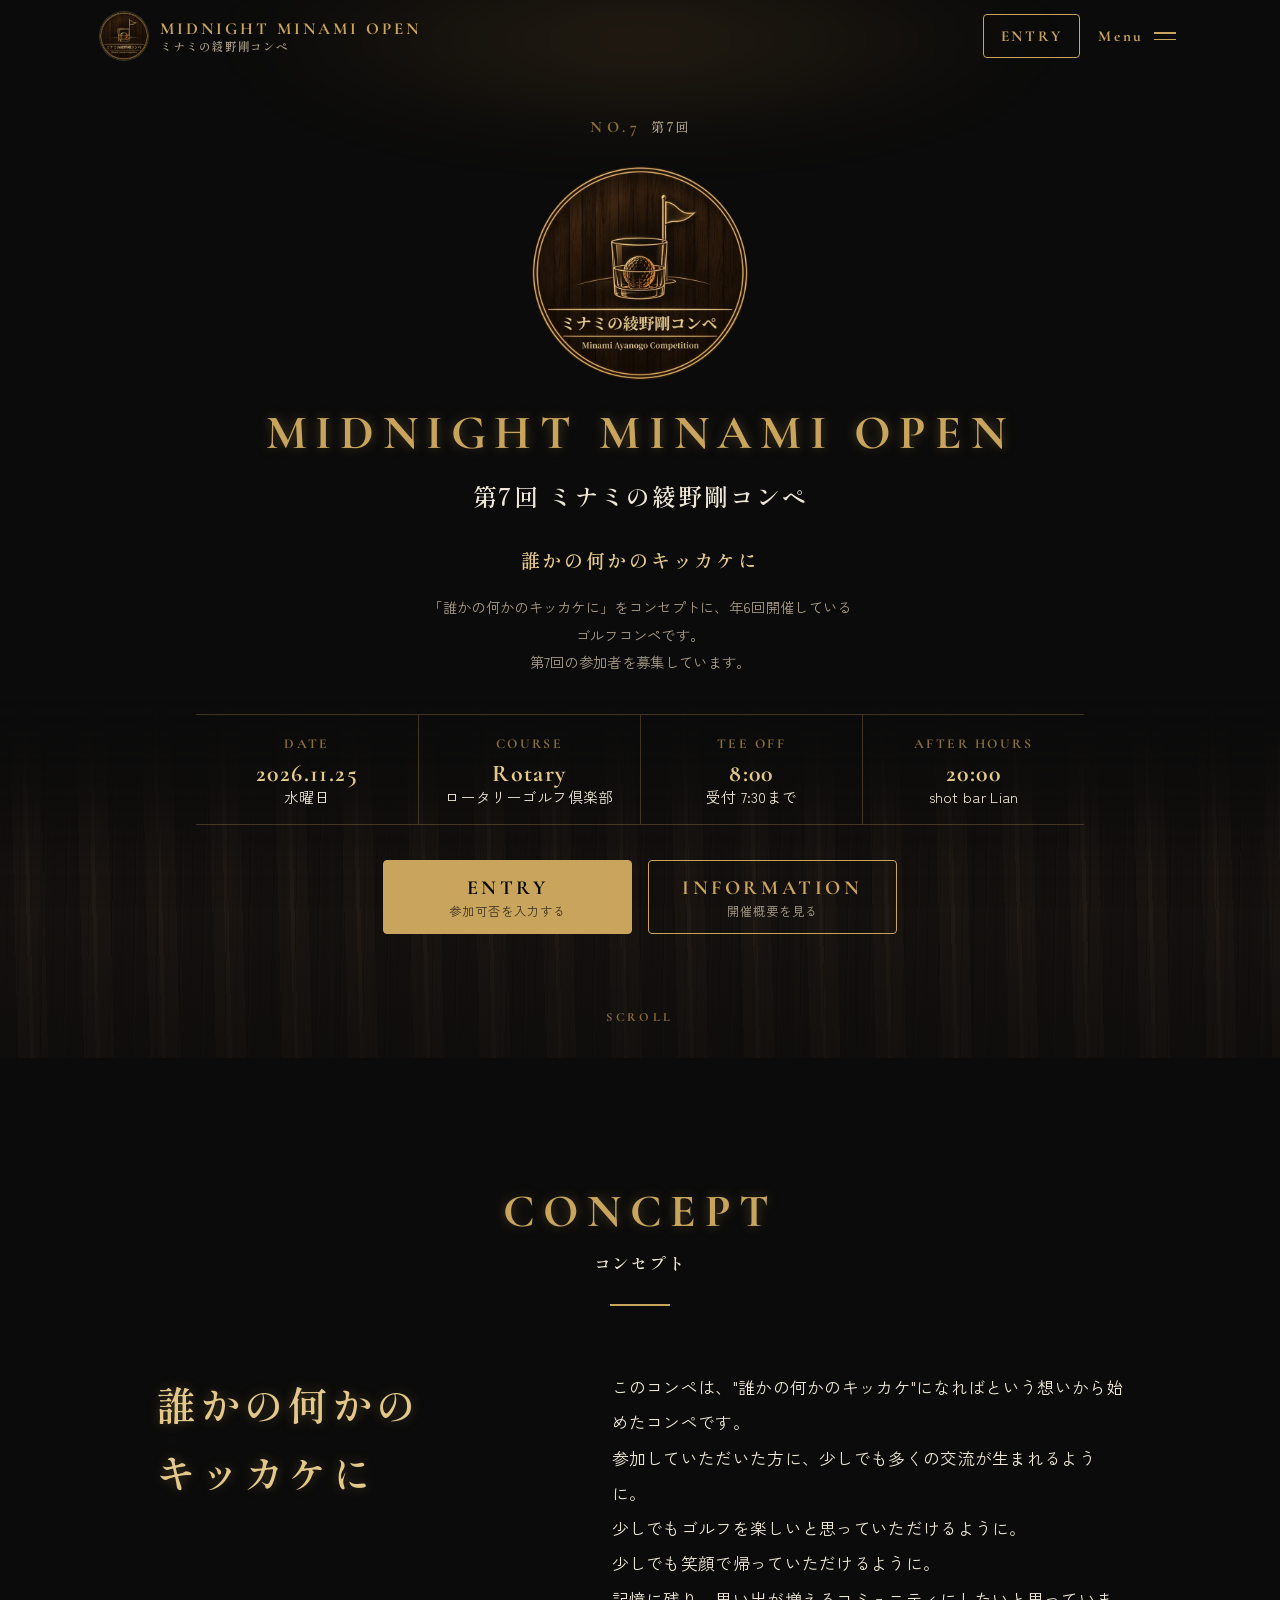
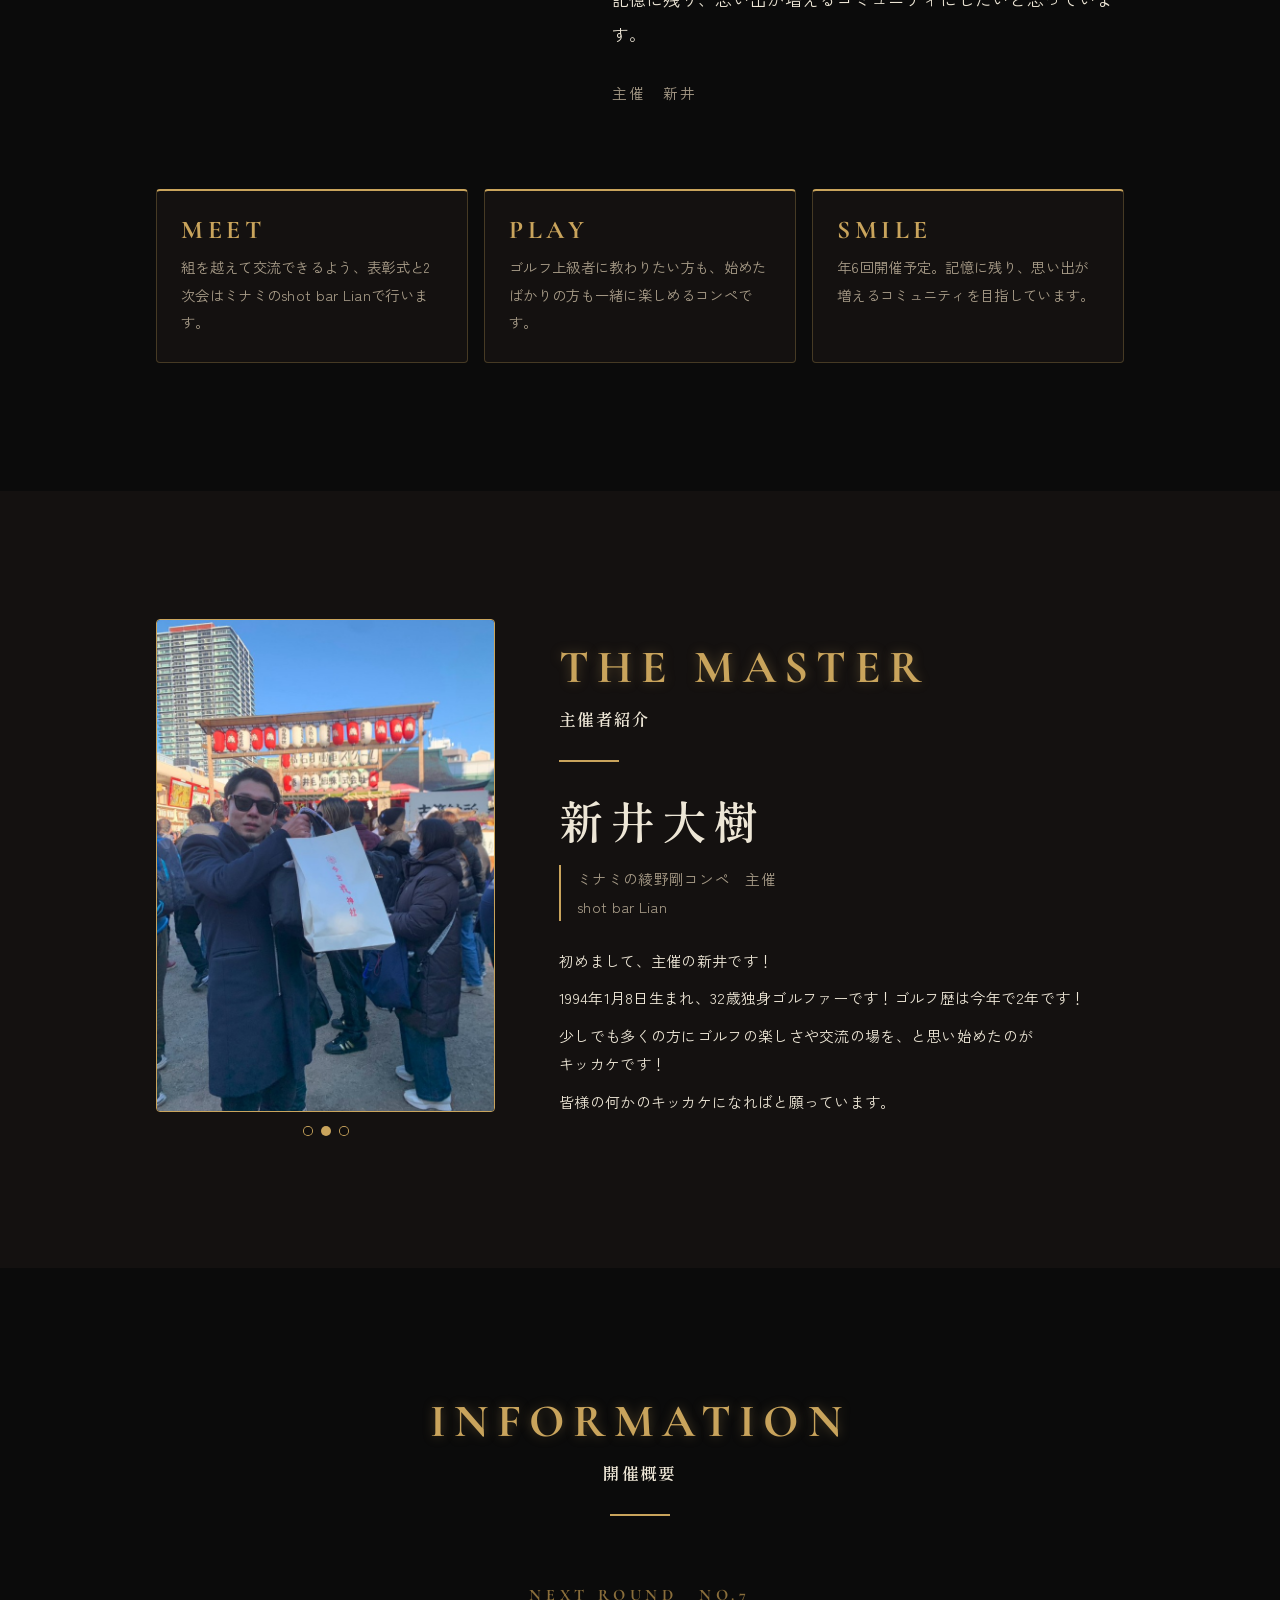
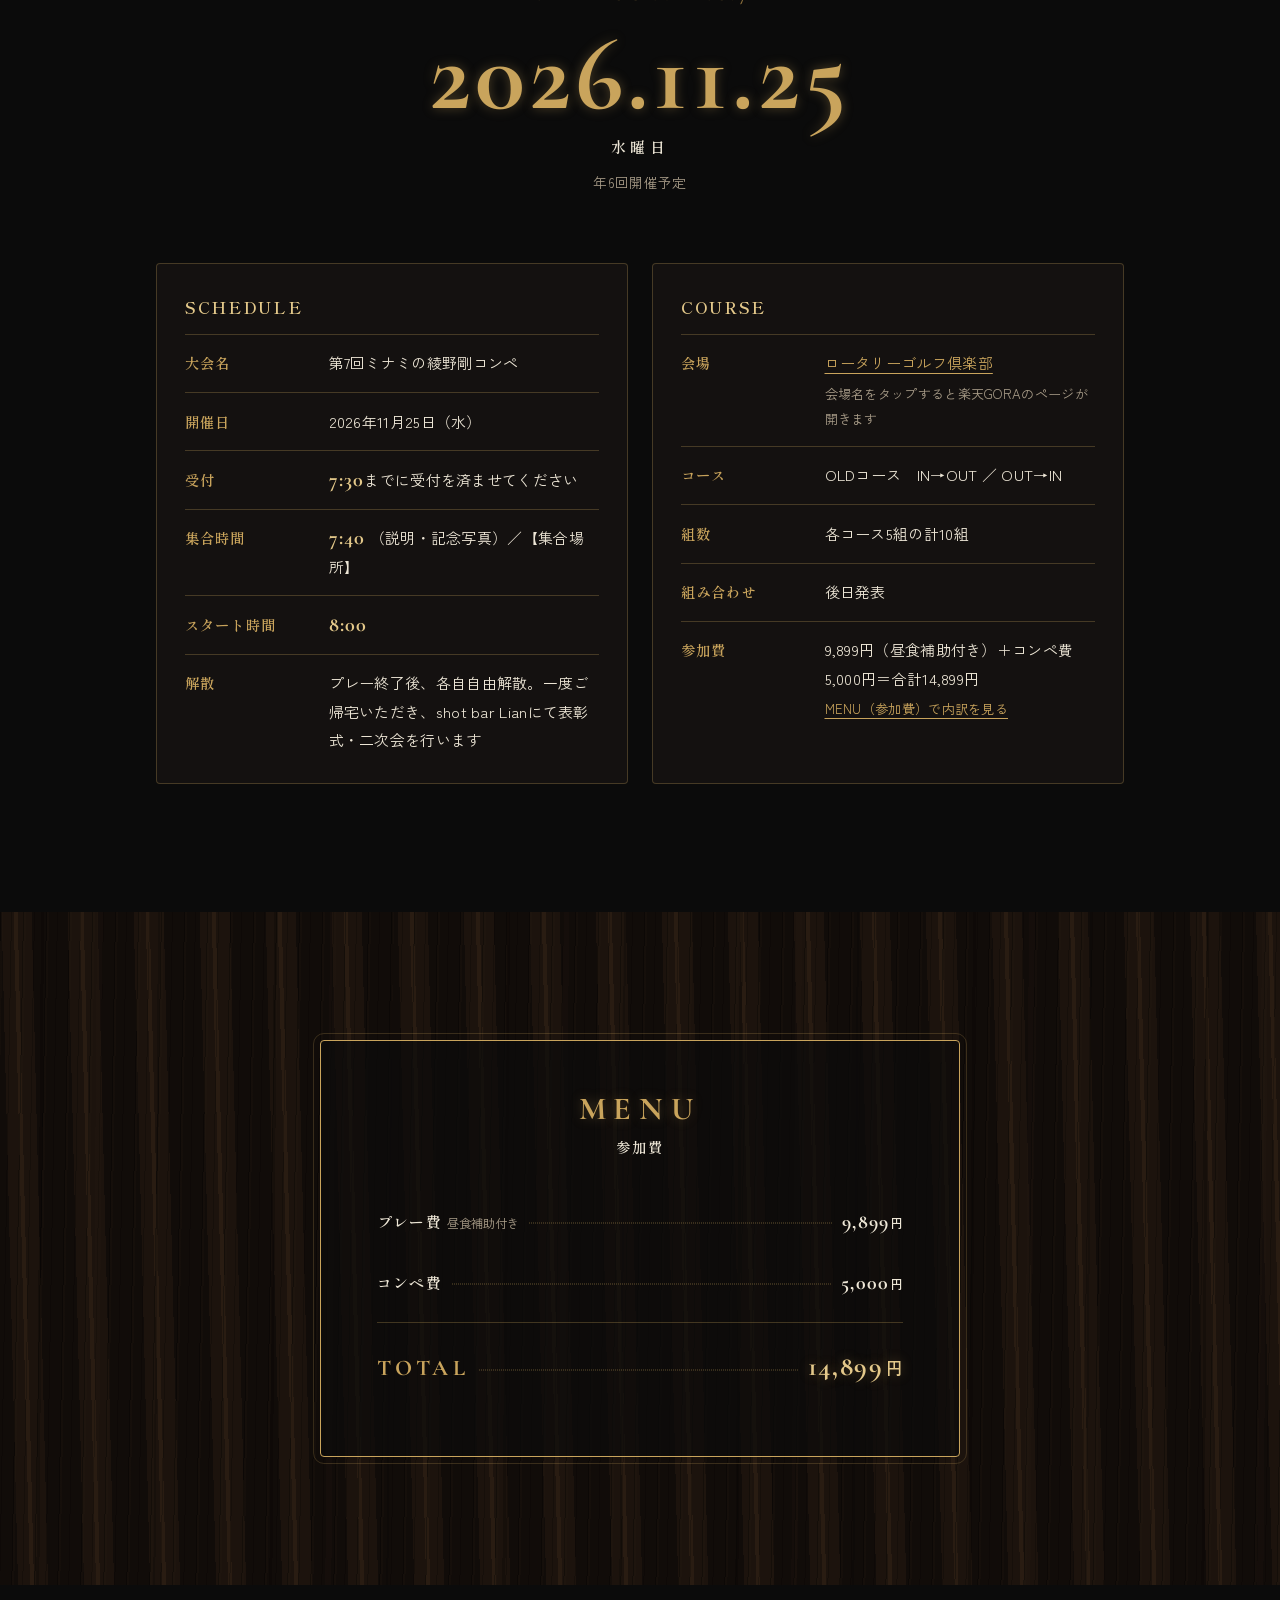
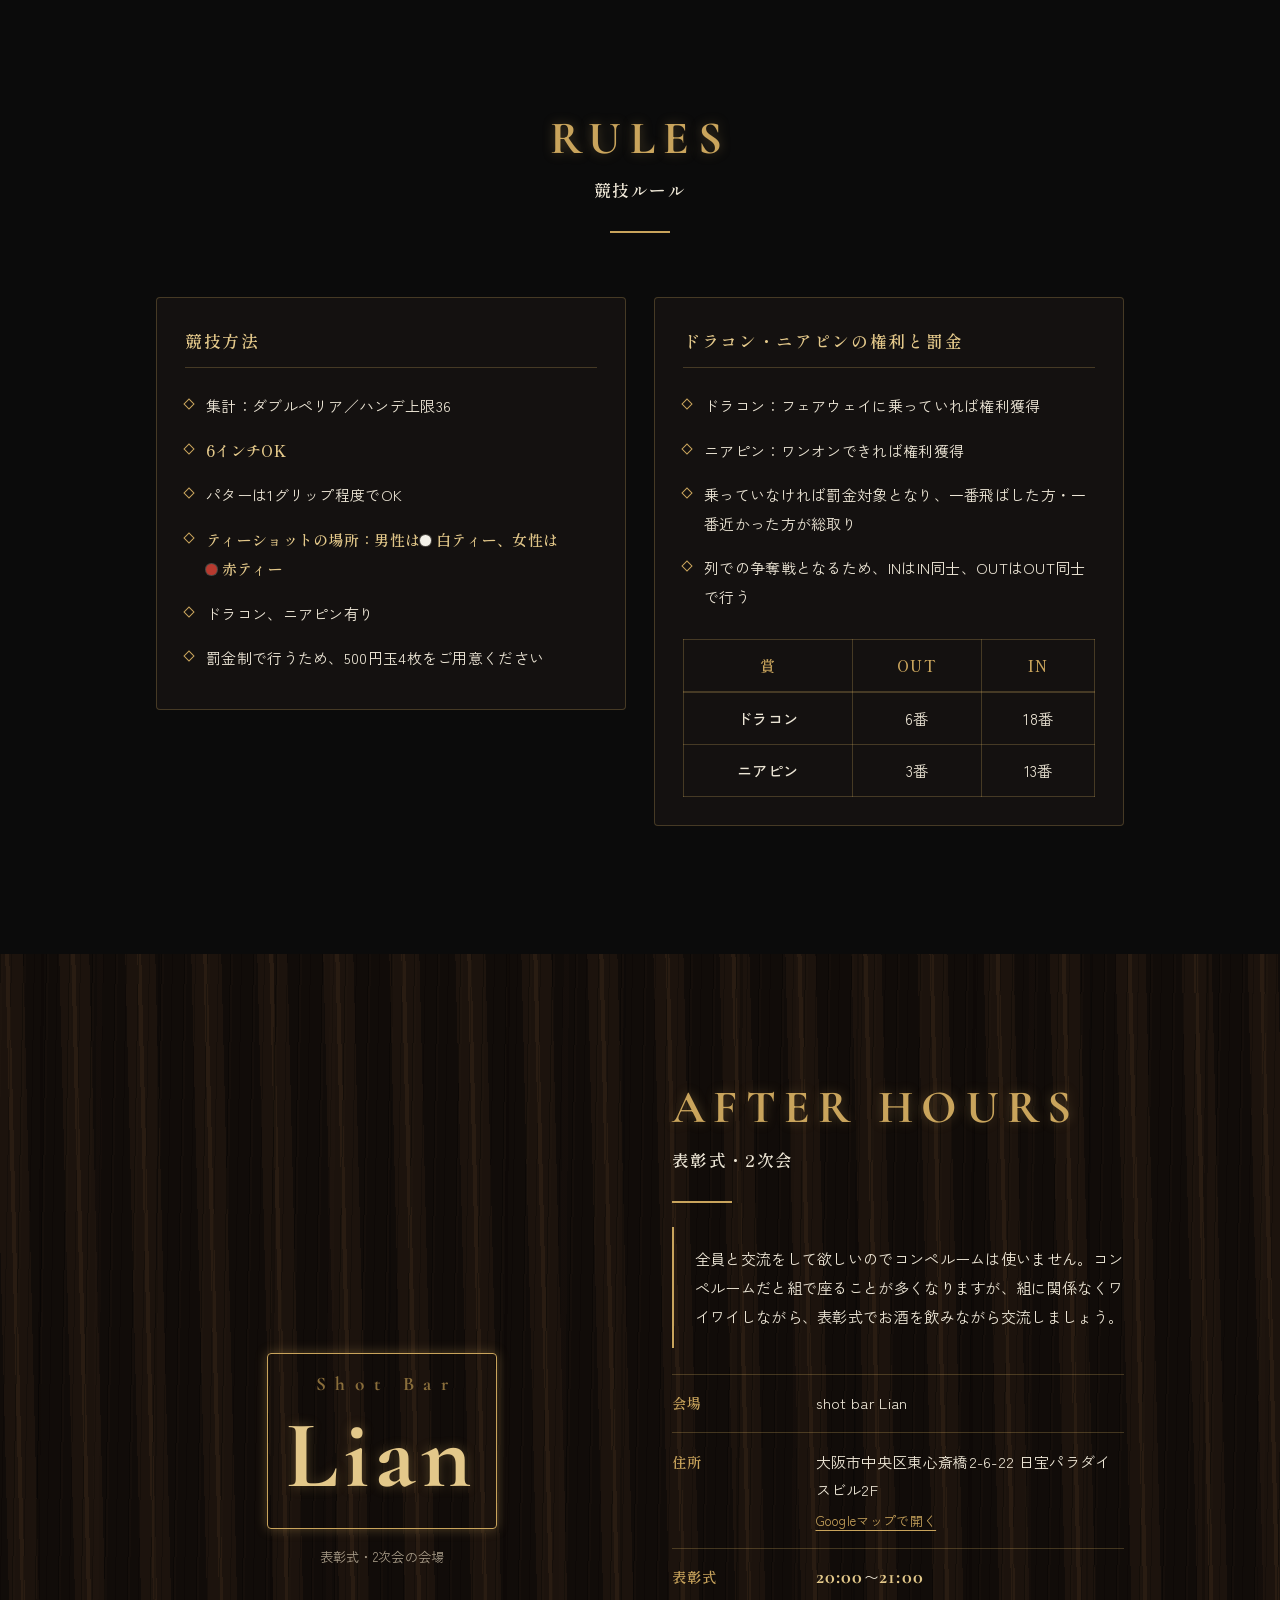
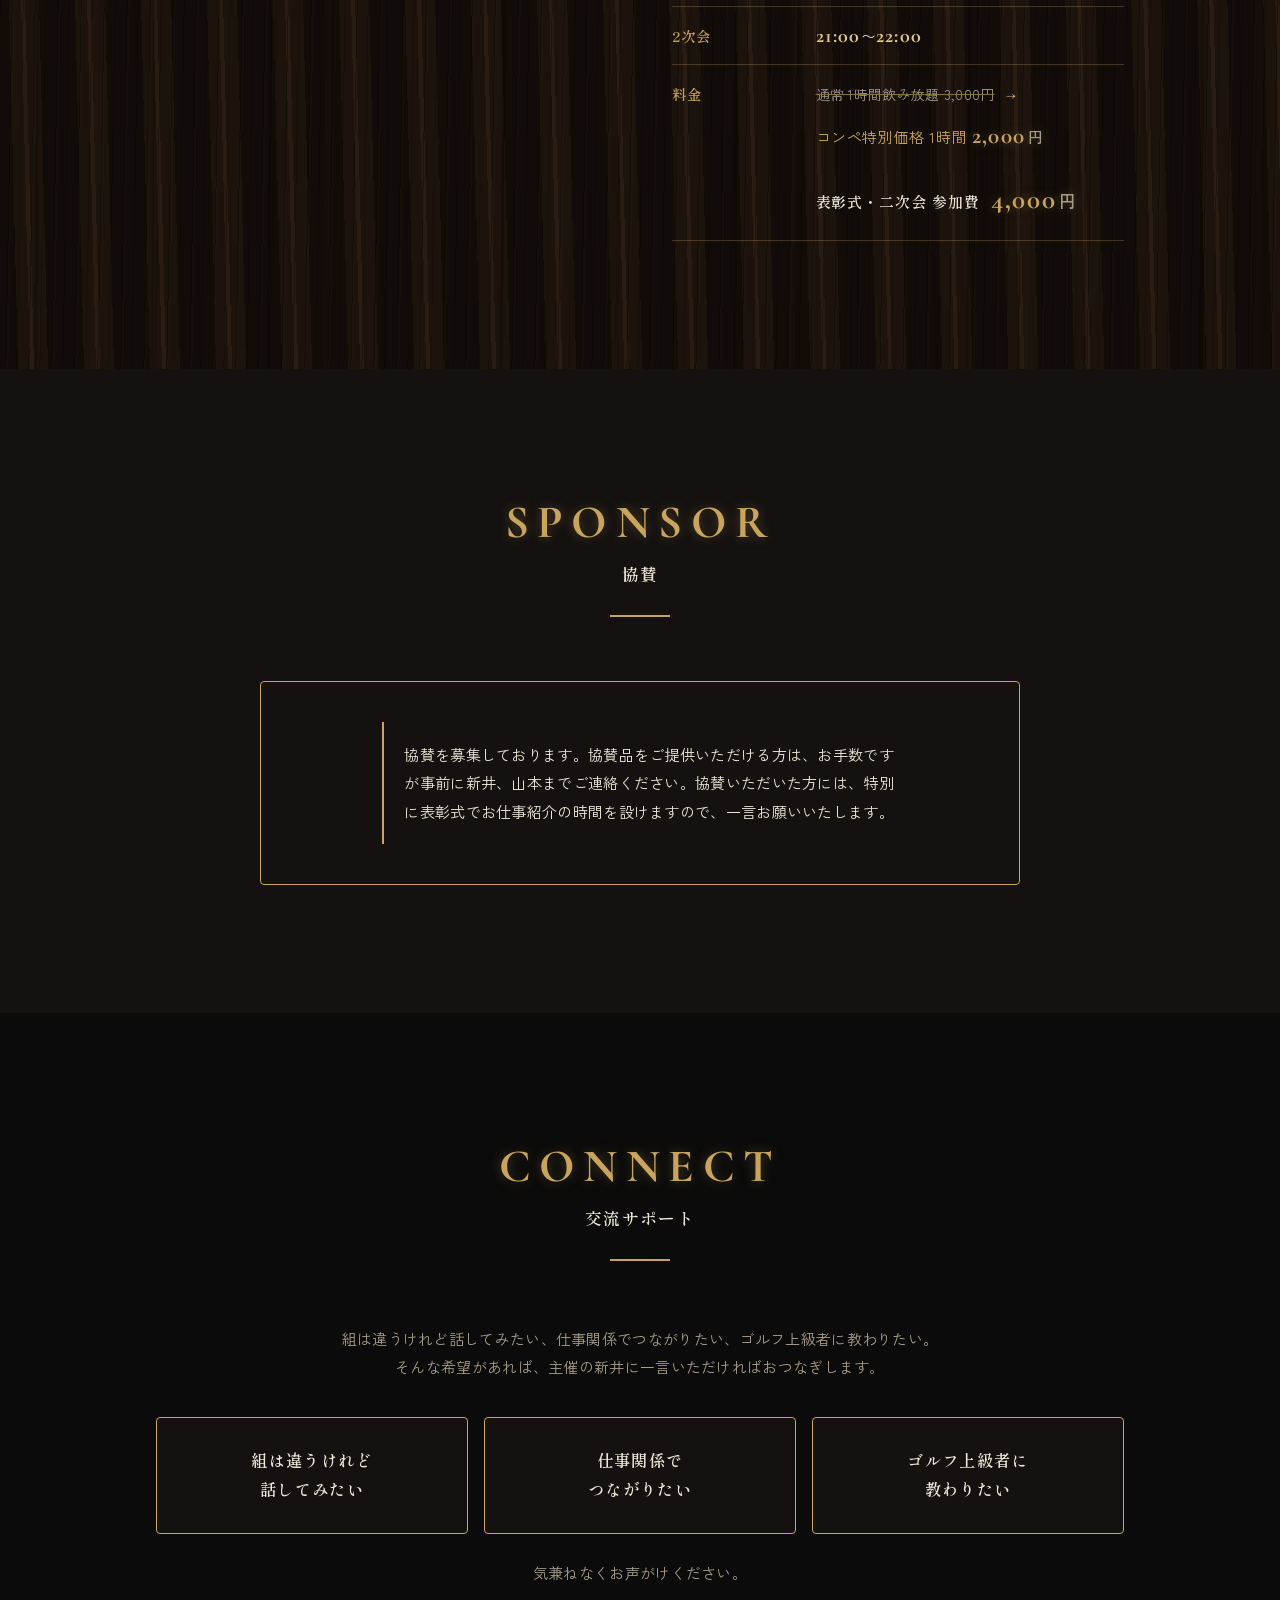
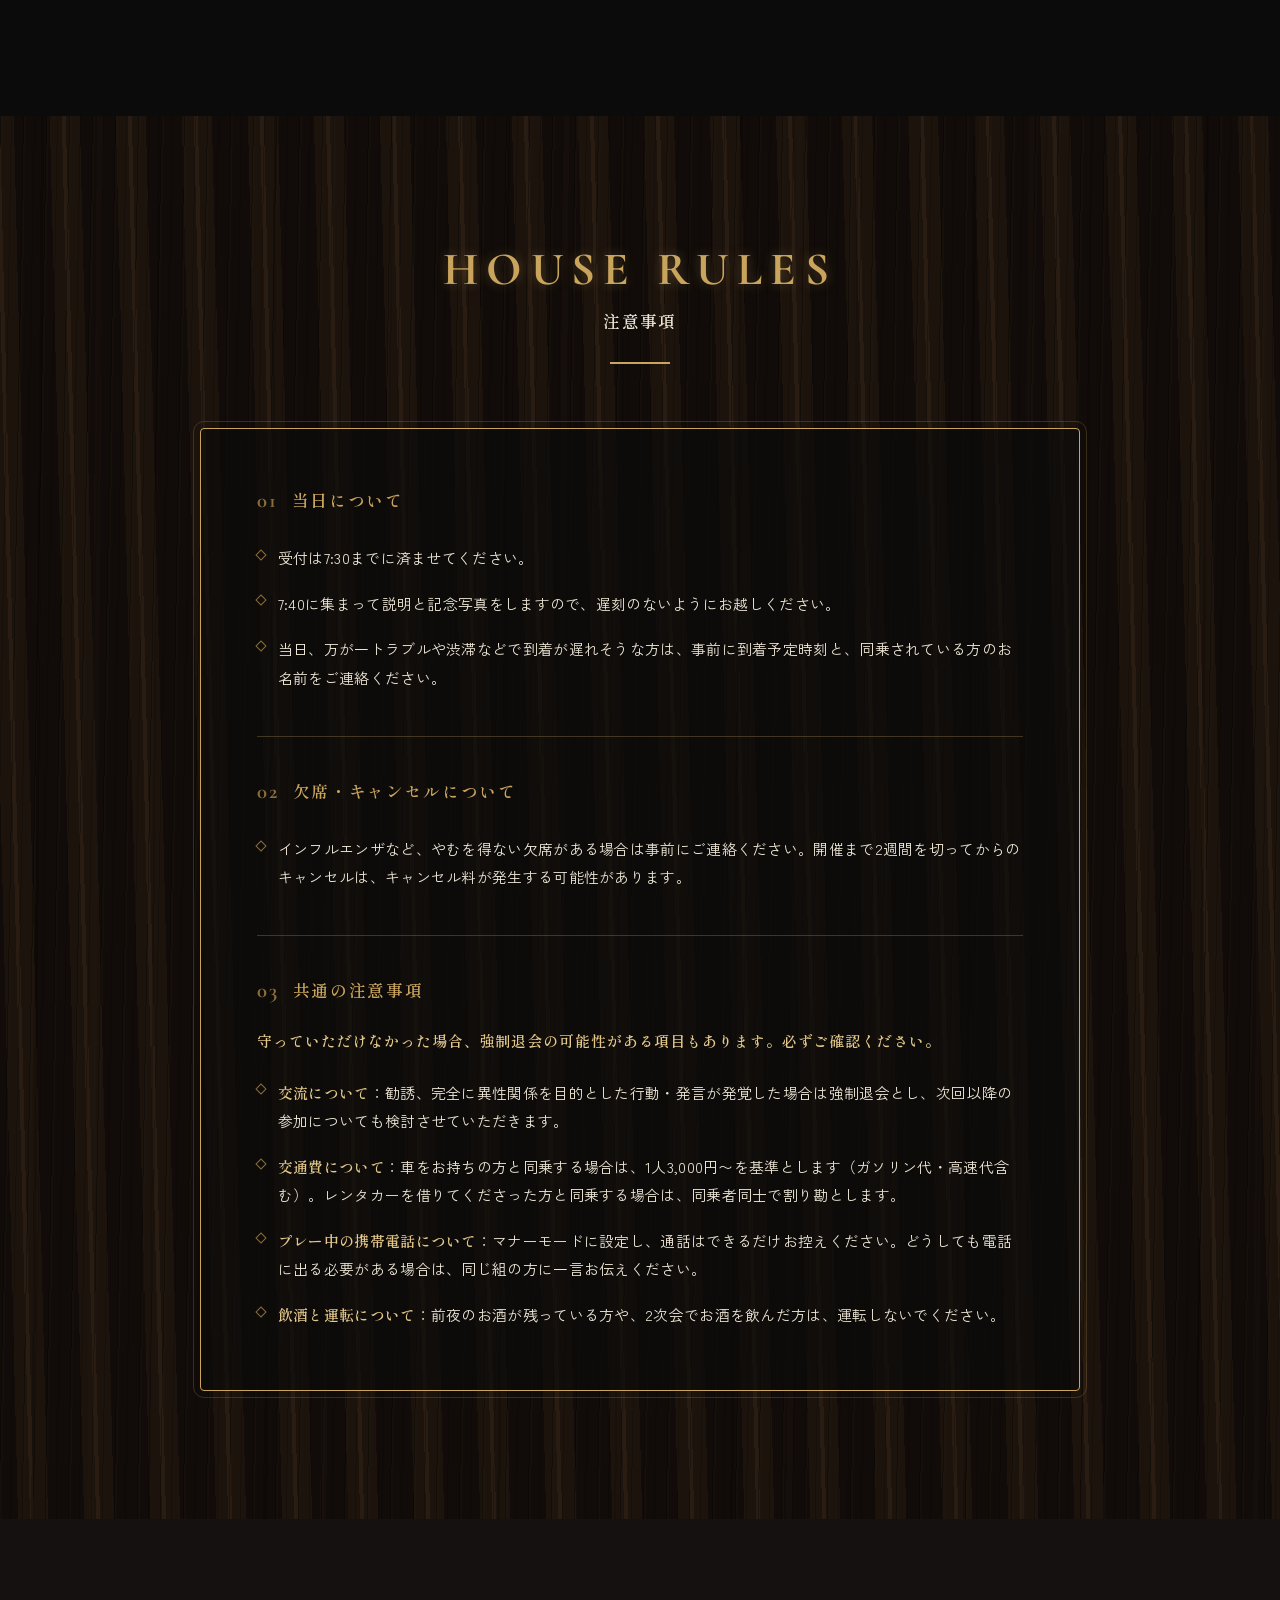
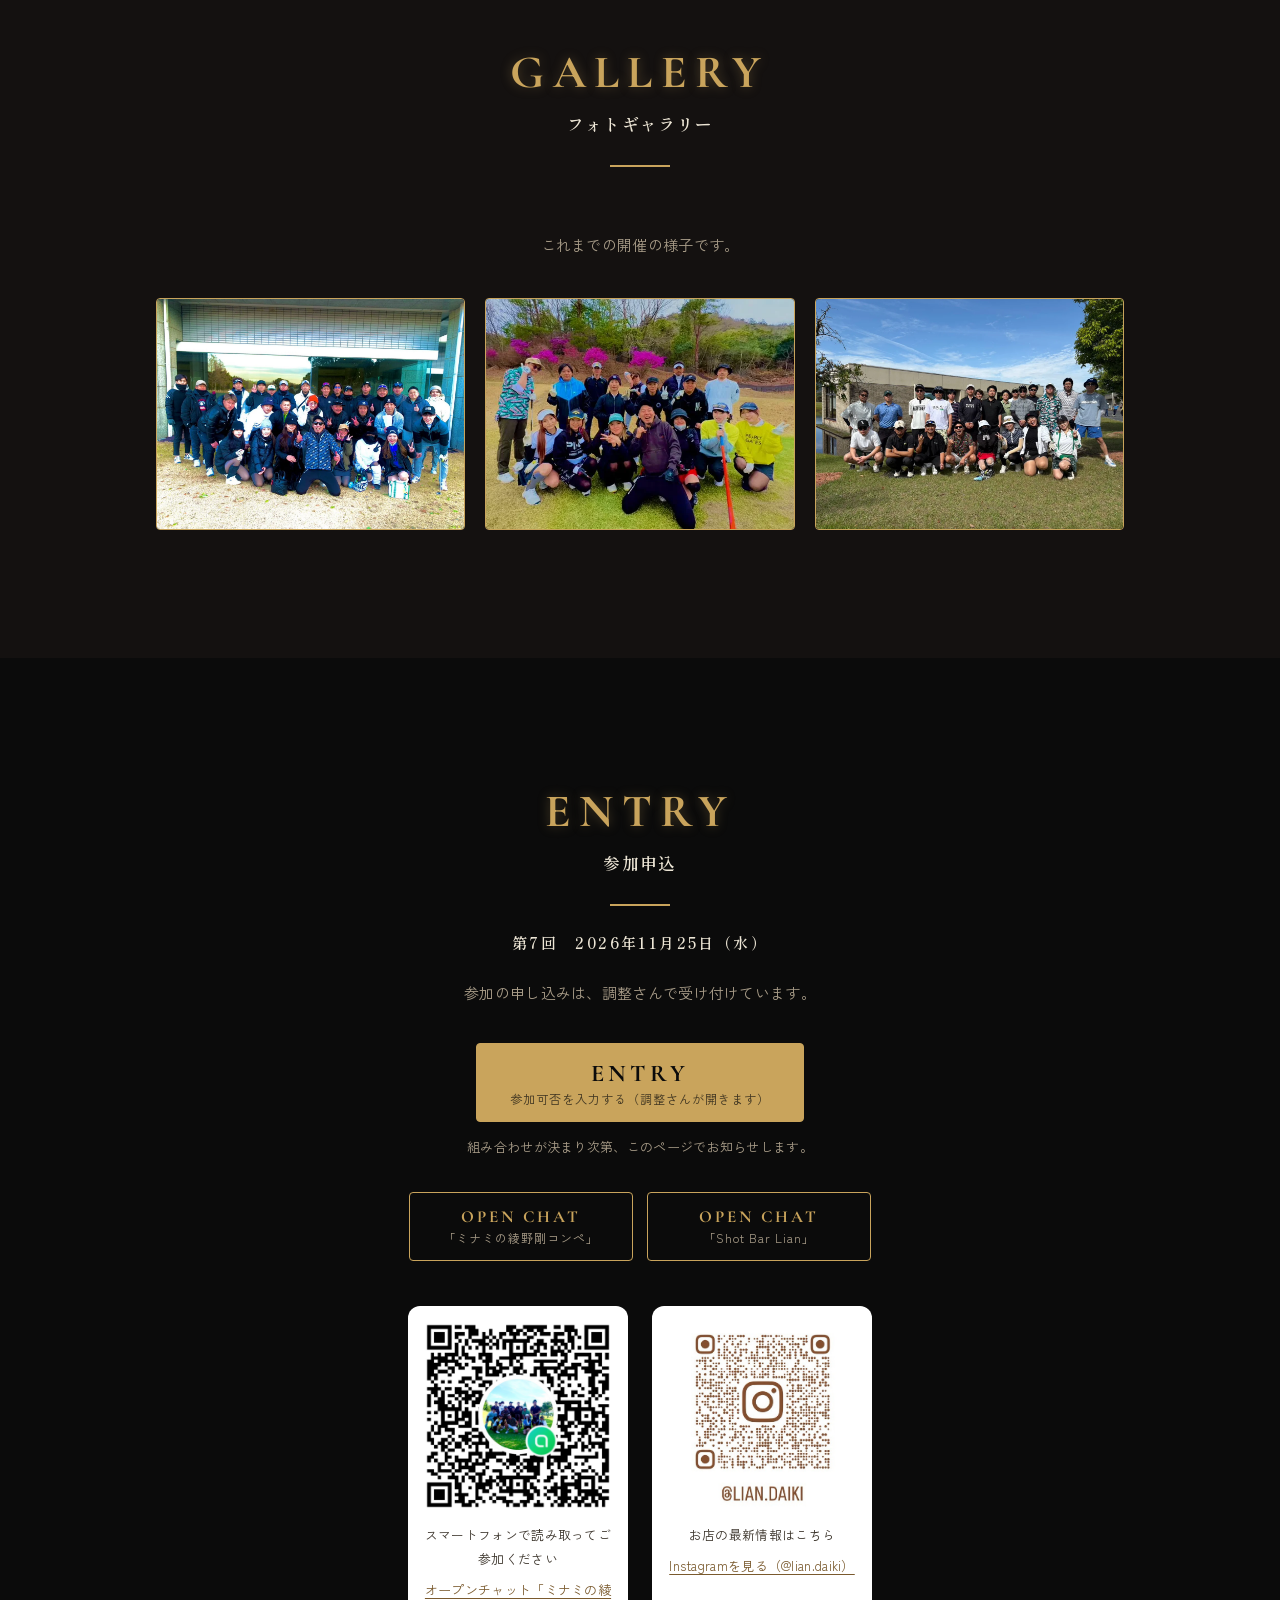
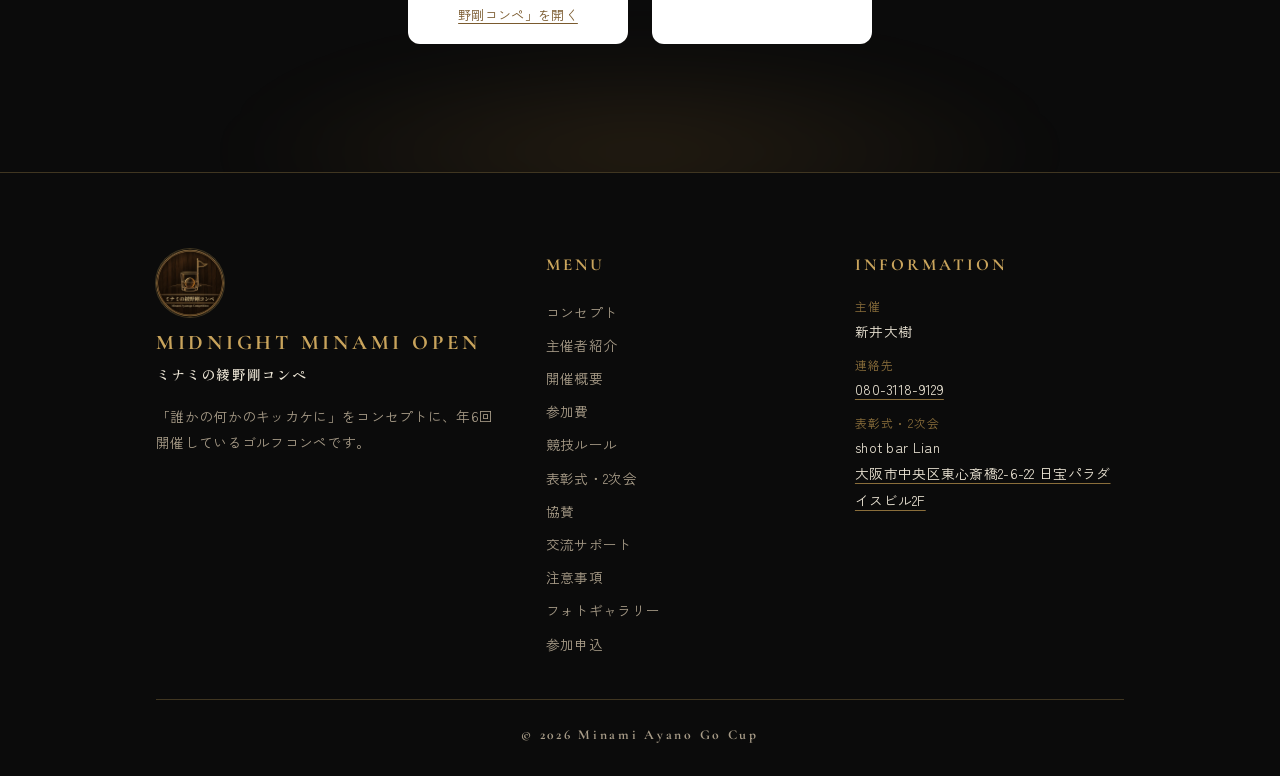
==== commit e142990c: "開催概要の「会費」を「参加費」に変更 Co-authored-by: Cursor <cursoragent@cursor.com>" ====
--- a/index.html
+++ b/index.html
@@ -191,7 +191,7 @@
           <div class="r"><dt>コース</dt><dd>OLDコース　IN→OUT ／ OUT→IN</dd></div>
           <div class="r"><dt>組数</dt><dd>各コース5組の計10組</dd></div>
           <div class="r"><dt>組み合わせ</dt><dd>後日発表</dd></div>
-          <div class="r"><dt>会費</dt><dd>9,899円（昼食補助付き）＋コンペ費5,000円＝合計14,899円<small><a class="text-link" href="#menu">MENU（参加費）で内訳を見る</a></small></dd></div>
+          <div class="r"><dt>参加費</dt><dd>9,899円（昼食補助付き）＋コンペ費5,000円＝合計14,899円<small><a class="text-link" href="#menu">MENU（参加費）で内訳を見る</a></small></dd></div>
         </dl>
       </div>
     </div>
